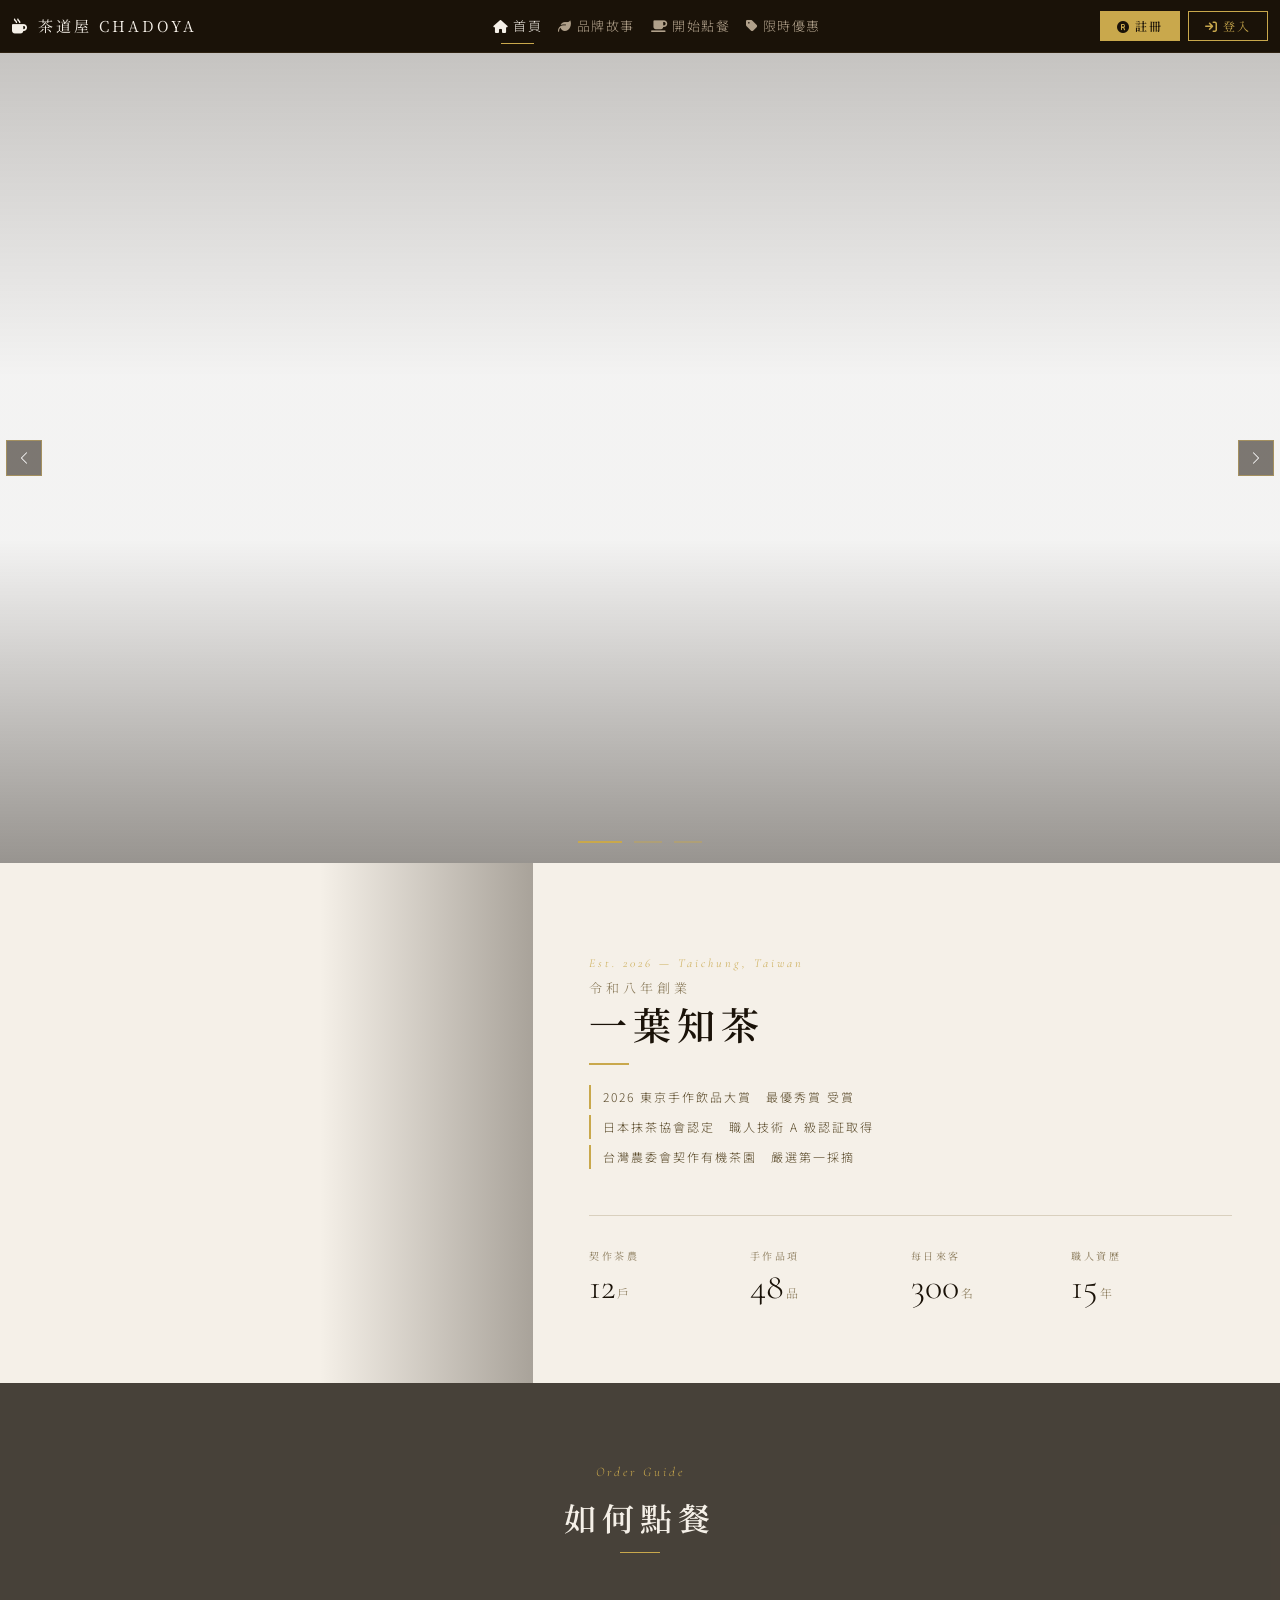
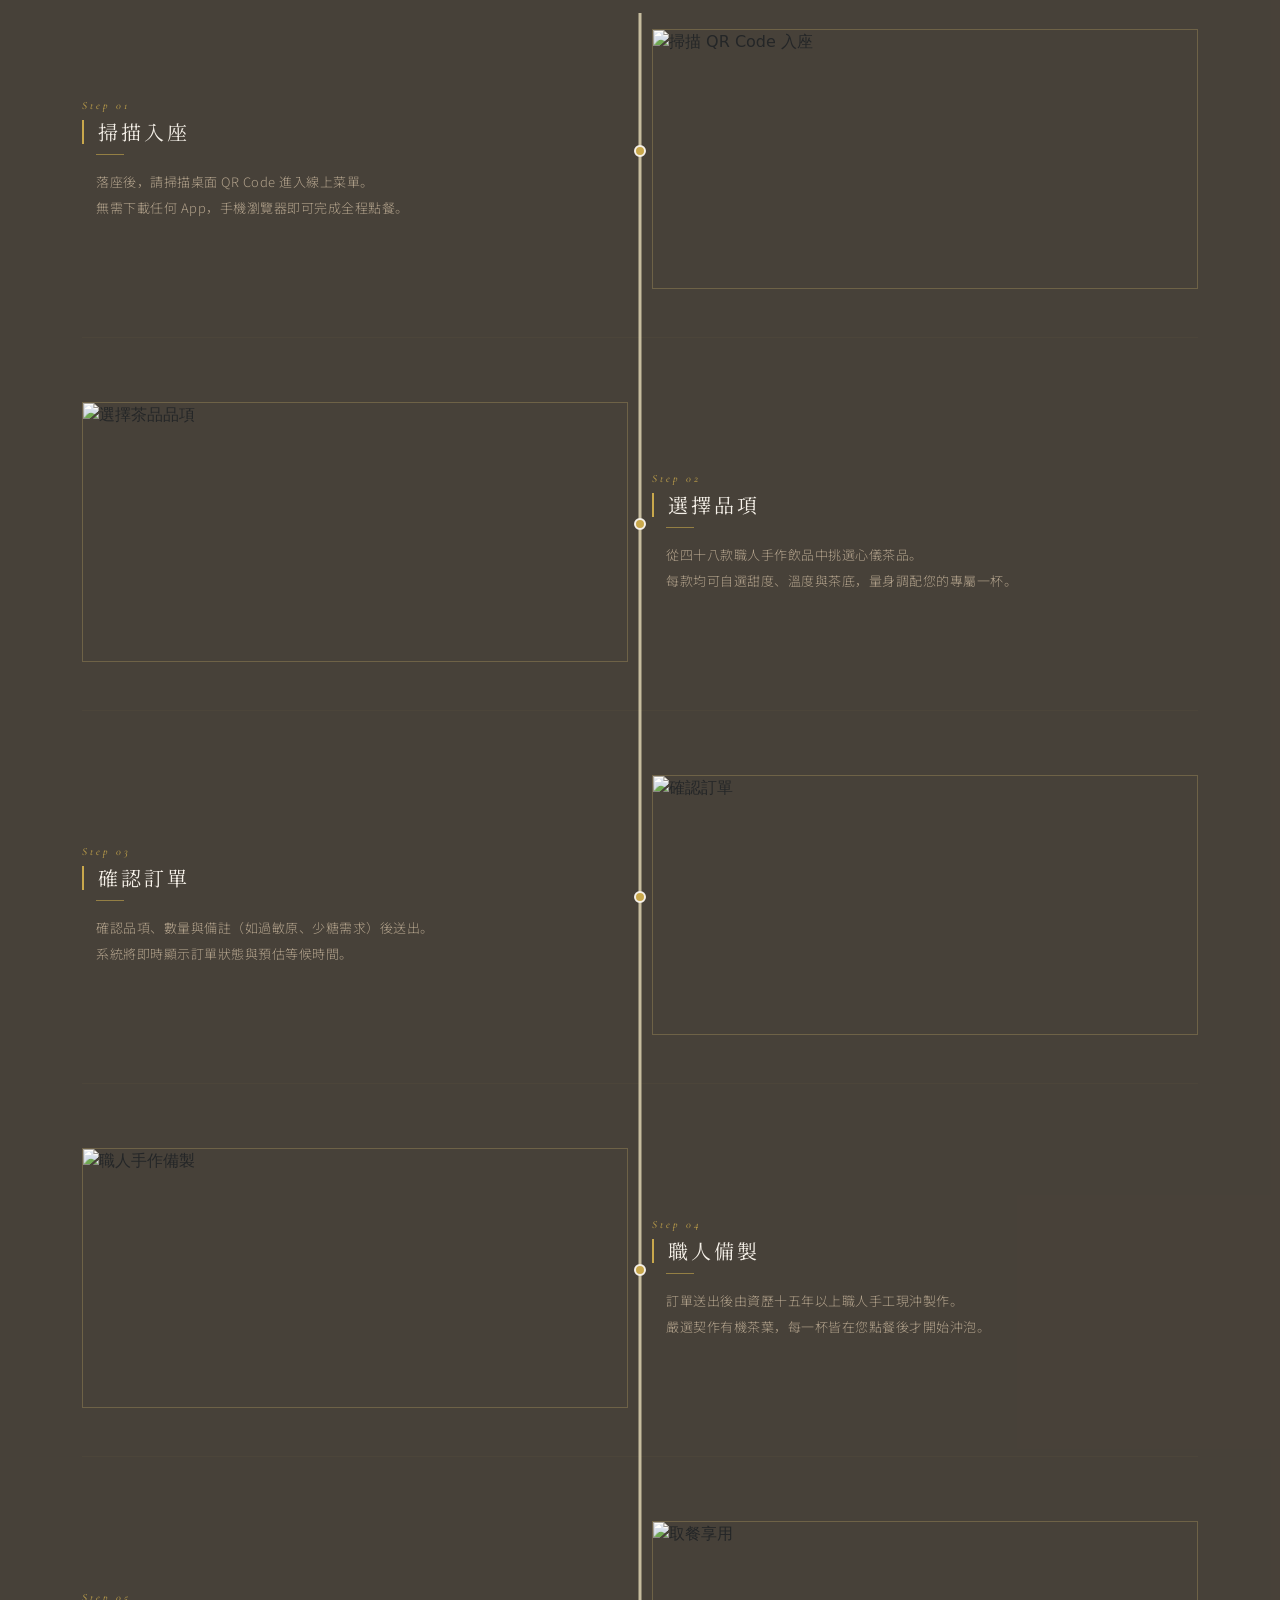
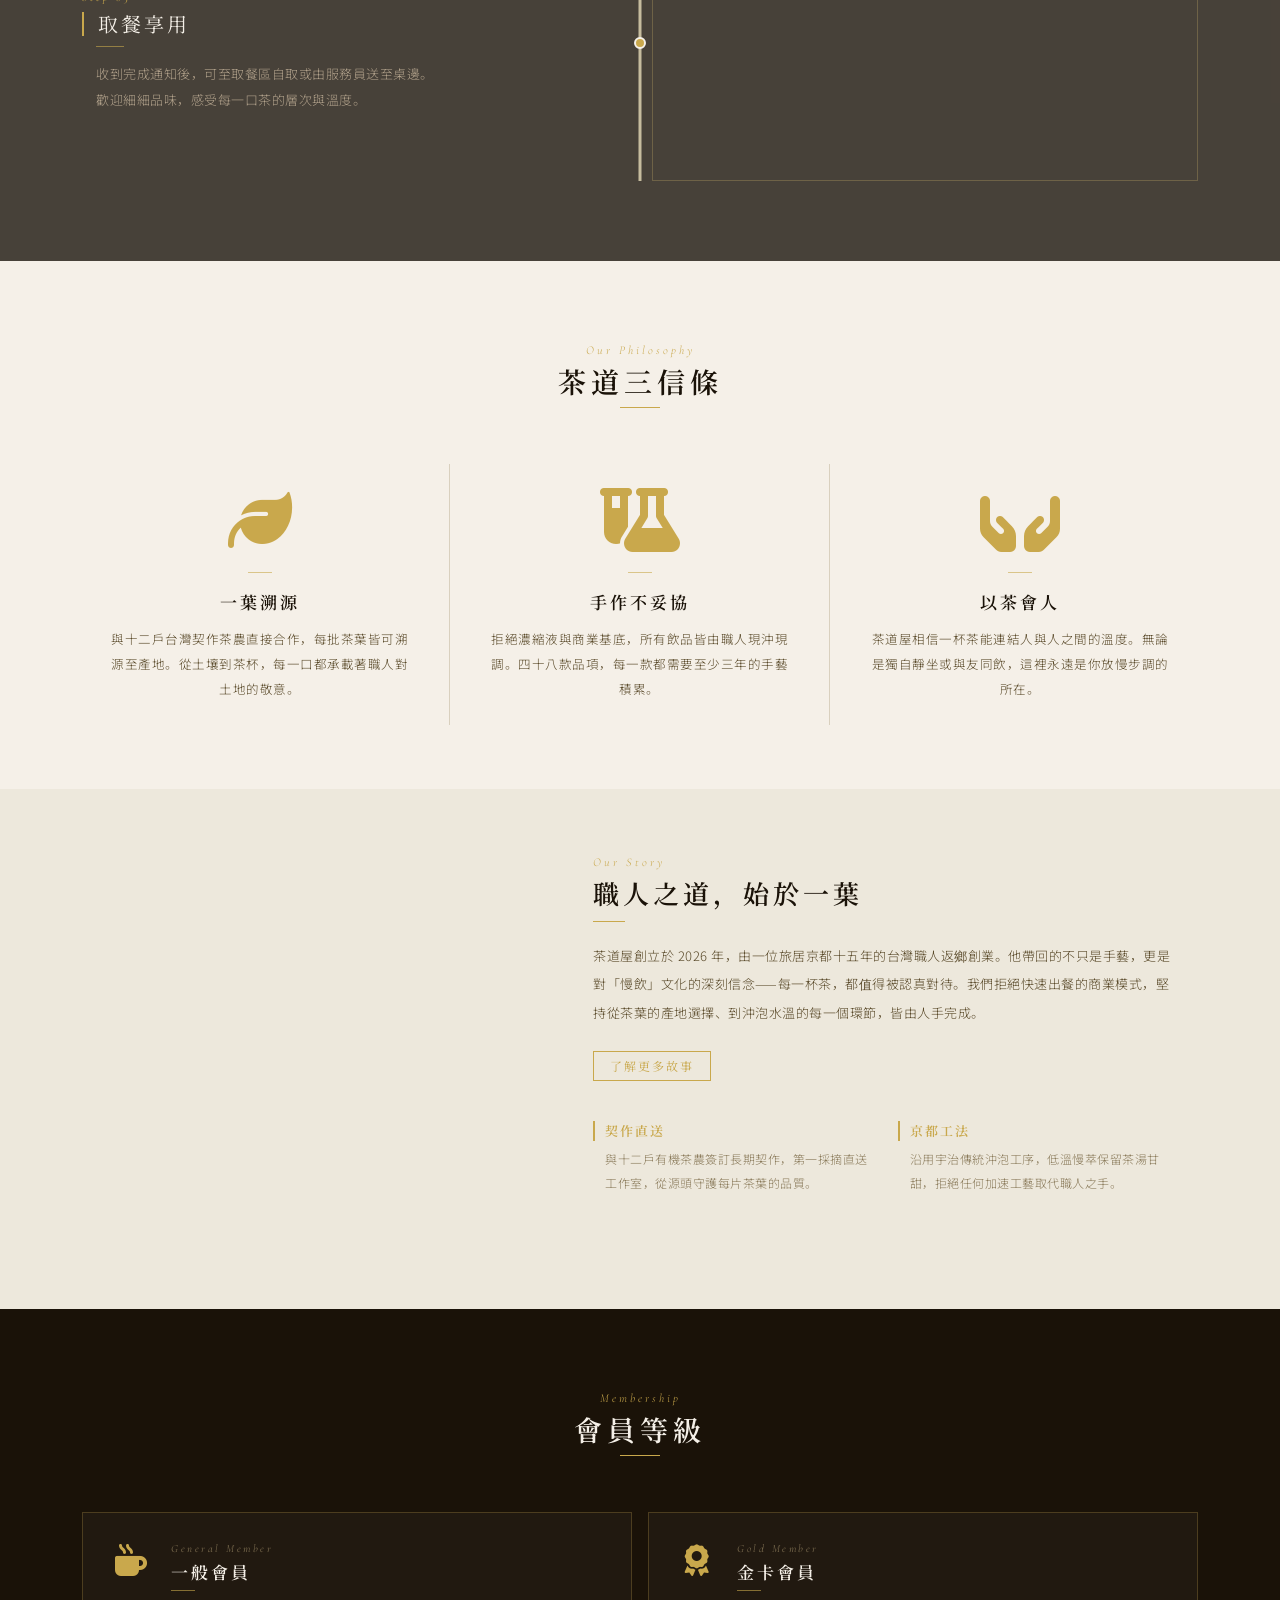
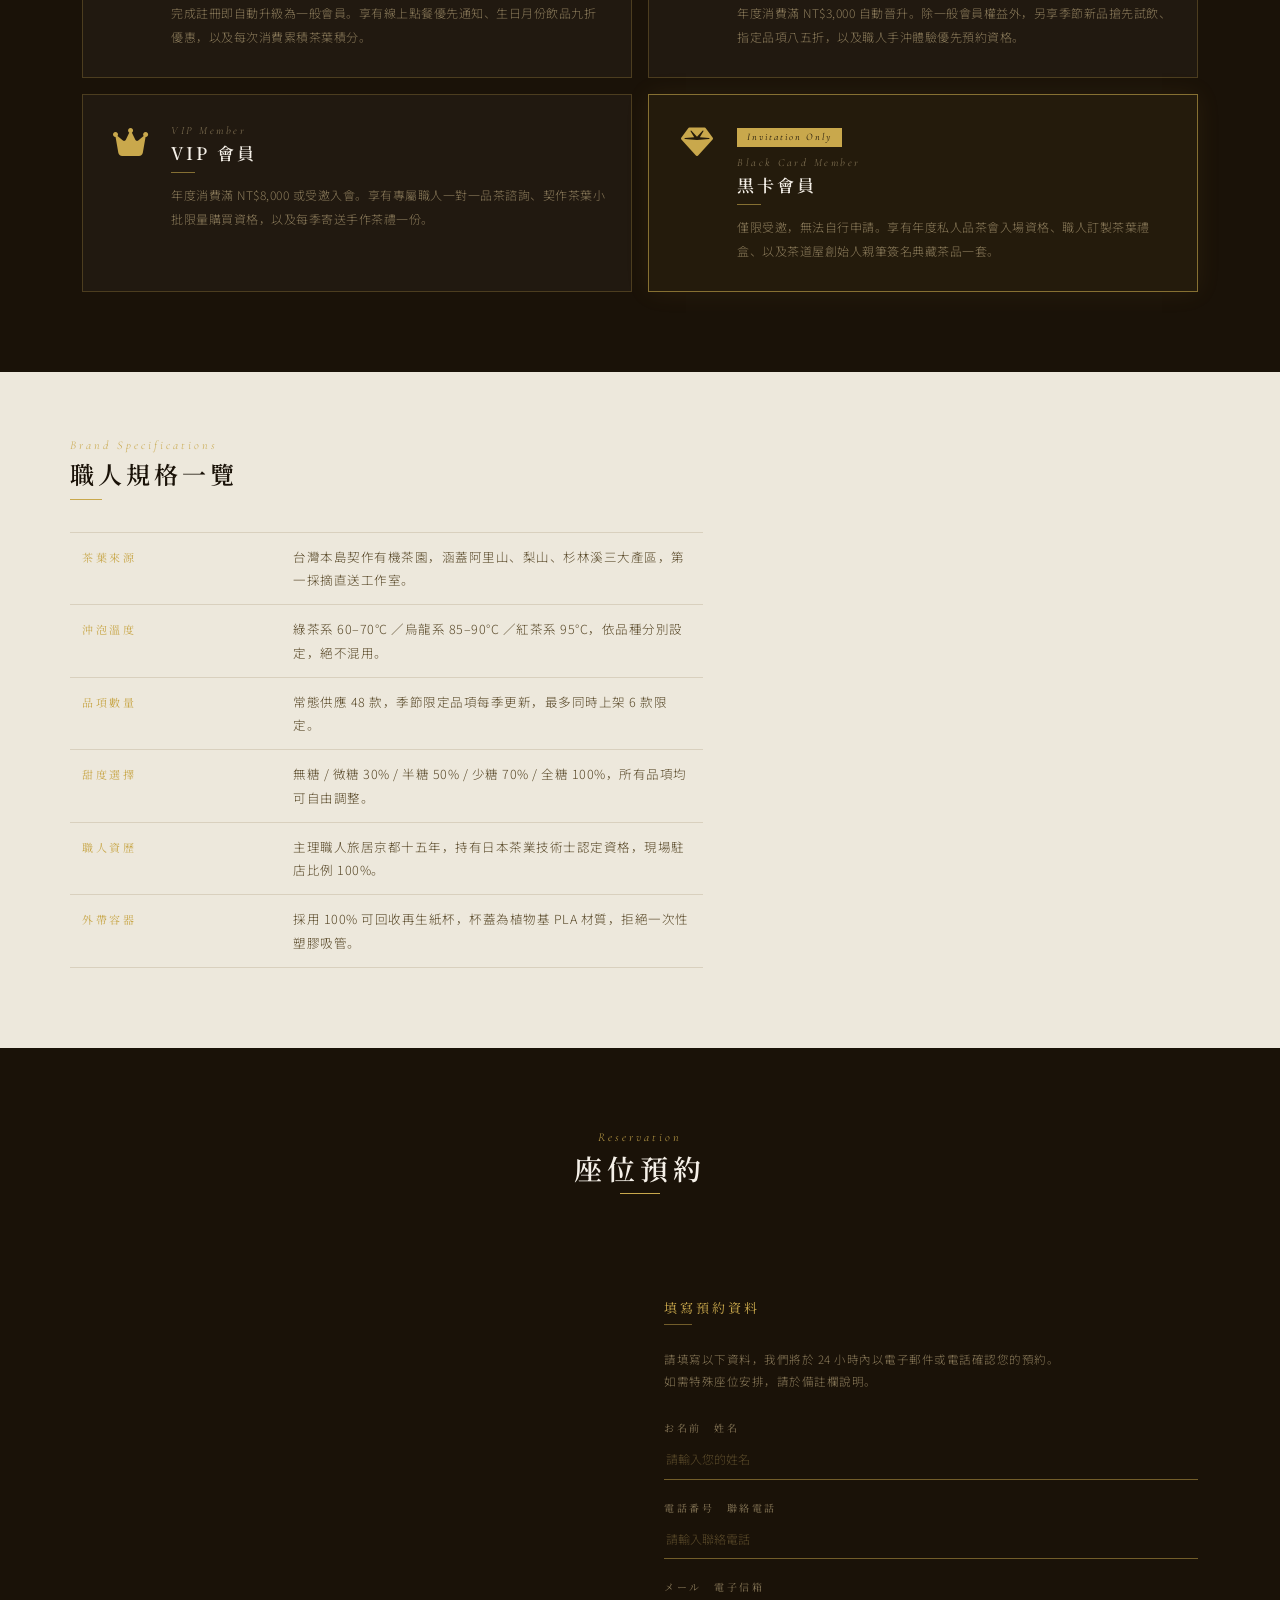
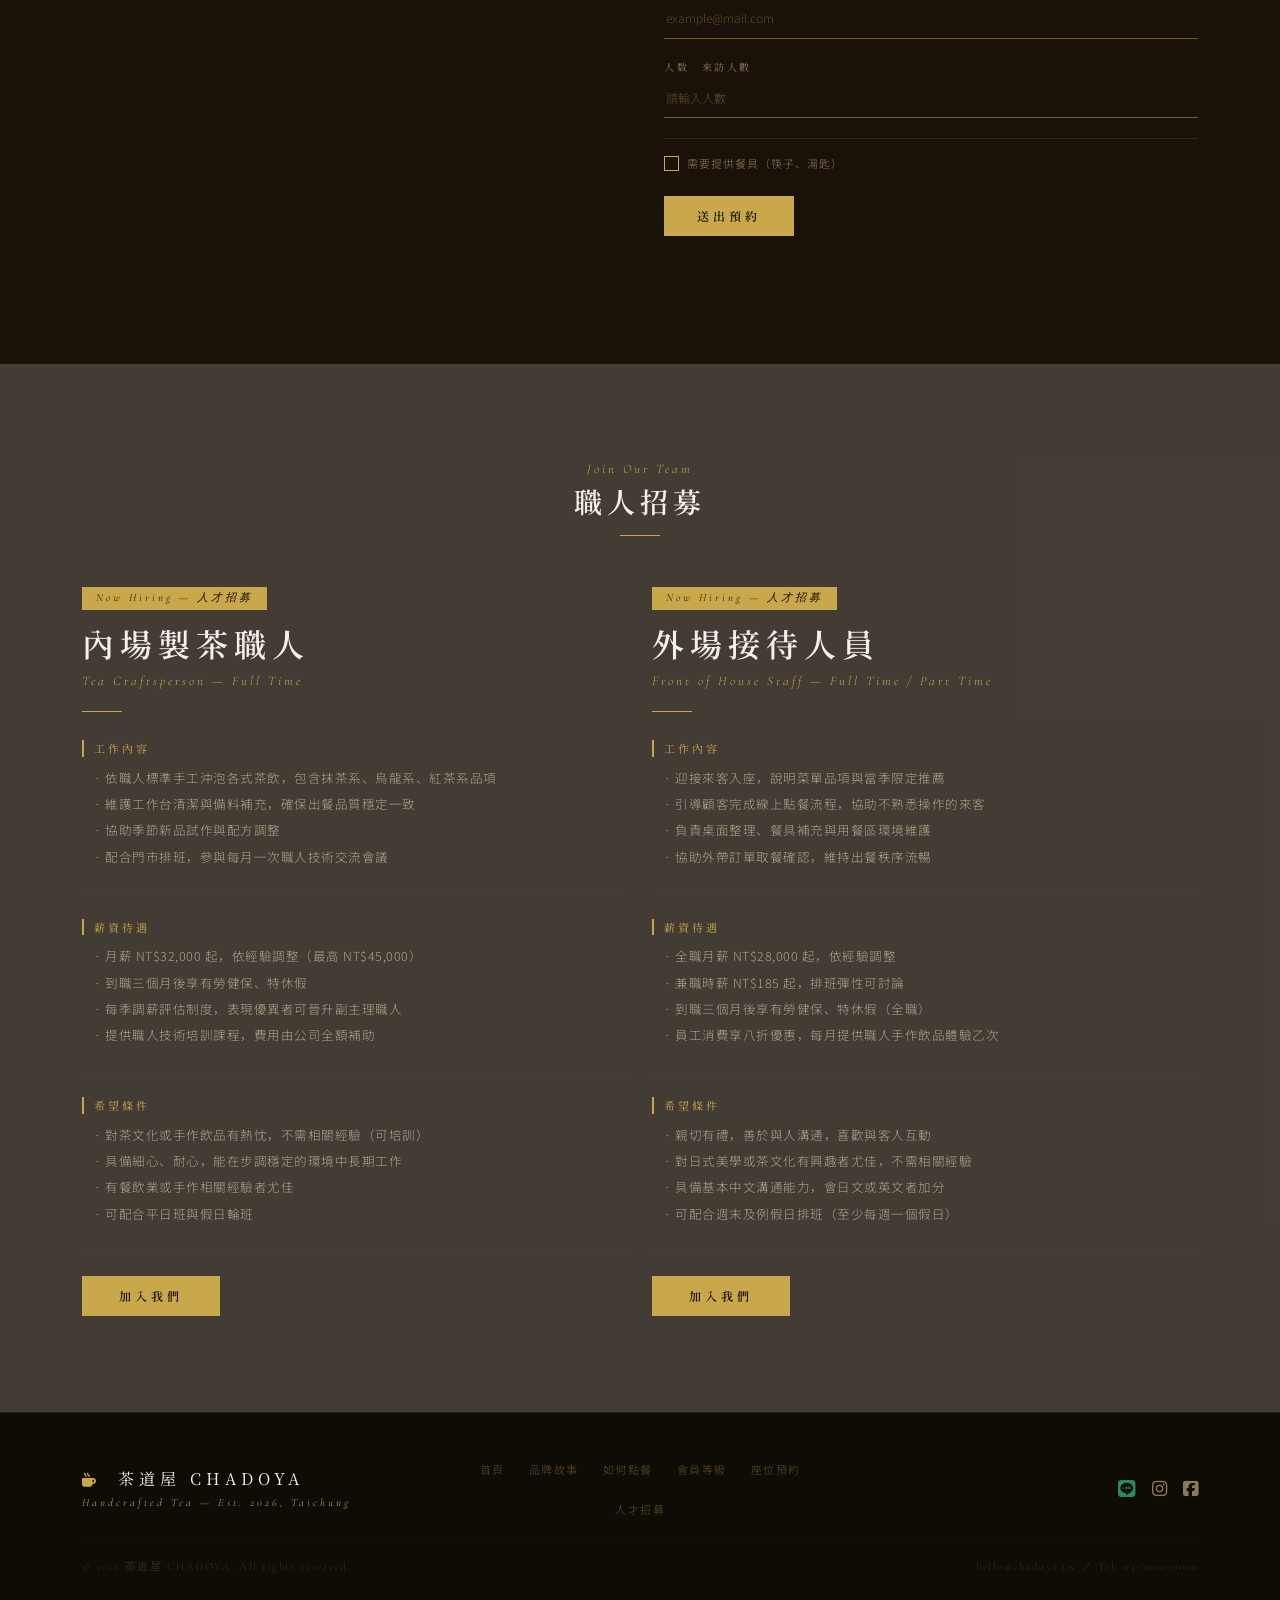
==== index.html @ 033bdac1 "s07" ====
<!DOCTYPE html>
<html lang="zh-TW">

<head>
    <meta charset="UTF-8">
    <meta name="viewport" content="width=device-width, initial-scale=1.0">
    <link rel="preconnect" href="https://fonts.gstatic.com" crossorigin>
    <link
        href="https://fonts.googleapis.com/css2?family=Noto+Serif+JP:wght@300;400;600&family=Noto+Sans+JP:wght@300;400;500&family=Cormorant+Garamond:ital,wght@0,300;0,400;1,300&display=swap"
        rel="stylesheet">
    <link href="https://cdn.jsdelivr.net/npm/bootstrap@5.3.3/dist/css/bootstrap.min.css" rel="stylesheet">
    <link rel="stylesheet" href="https://cdnjs.cloudflare.com/ajax/libs/font-awesome/6.5.1/css/all.min.css">
    <link rel="stylesheet" href="https://cdnjs.cloudflare.com/ajax/libs/animate.css/4.1.1/animate.min.css" />
    <title>茶道屋 CHADOYA — 日式手作飲品</title>

    <style>
        /* ===== 動畫全域設定（WOW.js + animate.css）===== */

        :root {
            --animate-duration: 0.9s;
            /* 統一節奏，比 animate.css 預設 1s 略快，收斂不拖沓 */
            --animate-delay: 0.15s;
        }

        /* fadeInLeft / fadeInRight 等位移類動畫，先擋掉可能產生的橫向捲軸 */
        html,
        body {
            overflow-x: hidden;
        }

        /* fallback：JS 若載入失敗，內容仍看得到（WOW 會用 inline style 蓋掉這行） */
        .wow {
            visibility: visible;
        }

        /* 尊重使用者的系統偏好，關閉動畫 */
        @media (prefers-reduced-motion: reduce) {

            .wow,
            .animate__animated {
                animation: none !important;
                visibility: visible !important;
            }
        }

        /* ===== registerModal 自訂風格 ===== */

        /* 背景遮罩加深，搭配深墨褐 */
        #rigisterModal .modal-dialog {
            max-width: 720px;
        }

        #rigisterModal .modal-content {
            border: 1px solid #c9a84c;
            border-radius: 2px;
            background: #f5f0e8;
            font-family: 'Noto Sans JP', sans-serif;
            color: #1a1208;
            overflow: hidden;
        }

        /* ── Header ── */
        #rigisterModal .modal-header {
            background: #1a1208;
            border-bottom: 2px solid #c9a84c;
            padding: 1rem 1.5rem;
            display: flex;
            align-items: center;
            gap: 12px;
        }

        .cha-stamp {
            width: 38px;
            height: 38px;
            border: 2px solid #c9a84c;
            border-radius: 2px;
            display: flex;
            align-items: center;
            justify-content: center;
            font-family: 'Noto Serif JP', serif;
            font-size: 10px;
            color: #c9a84c;
            letter-spacing: 0.5px;
            line-height: 1.3;
            text-align: center;
            flex-shrink: 0;
        }

        .cha-title-wrap {
            display: flex;
            flex-direction: column;
            gap: 2px;
        }

        .cha-title-jp {
            font-family: 'Noto Serif JP', serif;
            font-size: 17px;
            font-weight: 400;
            color: #f5f0e8;
            letter-spacing: 4px;
            margin: 0;
        }

        .cha-title-en {
            font-family: 'Cormorant Garamond', serif;
            font-style: italic;
            font-size: 11px;
            font-weight: 300;
            color: #c9a84c;
            letter-spacing: 2px;
        }

        #rigisterModal .btn-close {
            filter: invert(70%) sepia(20%) saturate(400%) hue-rotate(5deg);
            opacity: 0.6;
            margin-left: auto;
        }

        #rigisterModal .btn-close:hover {
            opacity: 1;
        }

        /* ── Body ── */
        #rigisterModal .modal-body {
            padding: 0;
            background: #f5f0e8;
        }

        #rigisterModal .modal-body .row {
            margin: 0;
        }

        /* 左欄：條款 */
        .cha-terms-col {
            padding: 1.4rem 1.25rem 1.4rem 1.5rem;
            background: #ede8dc;
            border-right: 1px solid #d9d0be;
        }

        .cha-section-label {
            font-family: 'Noto Serif JP', serif;
            font-size: 11px;
            font-weight: 400;
            color: #8a7a5a;
            letter-spacing: 3px;
            margin-bottom: 12px;
            display: flex;
            align-items: center;
            gap: 8px;
        }

        .cha-section-label::after {
            content: '';
            flex: 1;
            height: 1px;
            background: #c9a84c;
            opacity: 0.45;
        }

        .cha-terms-text {
            font-size: 11.5px;
            color: #5a4a2a;
            line-height: 1.9;
            font-weight: 300;
        }

        .cha-terms-text p {
            margin: 0 0 9px;
            padding-bottom: 9px;
            border-bottom: 1px solid #d9d0be;
        }

        .cha-terms-text p:last-child {
            border-bottom: none;
            margin-bottom: 0;
            padding-bottom: 0;
        }

        /* 右欄：表單 */
        .cha-form-col {
            padding: 1.4rem 1.5rem 1.4rem 1.25rem;
            background: #f5f0e8;
        }

        .cha-field {
            margin-bottom: 11px;
        }

        .cha-label {
            display: block;
            font-family: 'Noto Serif JP', serif;
            font-size: 10px;
            color: #8a7a5a;
            letter-spacing: 2.5px;
            margin-bottom: 4px;
        }

        .cha-input {
            width: 100%;
            padding: 7px 10px;
            background: #f5f0e8;
            border: none;
            border-bottom: 1px solid #c9a84c;
            border-radius: 0;
            font-size: 13px;
            color: #1a1208;
            font-family: 'Noto Sans JP', sans-serif;
            font-weight: 300;
            outline: none;
            transition: border-color 0.2s, background 0.2s;
            box-sizing: border-box;
        }

        .cha-input:focus {
            border-bottom-color: #1a1208;
            background: #ffffff;
        }

        .cha-input::placeholder {
            color: #bba98a;
            font-size: 12px;
        }

        /* Checkbox 行 */
        .cha-check-row {
            display: flex;
            align-items: center;
            gap: 8px;
            margin-top: 14px;
            padding-top: 12px;
            border-top: 1px solid #d9d0be;
        }

        .cha-check {
            width: 15px;
            height: 15px;
            border: 1px solid #c9a84c;
            background: #f5f0e8;
            appearance: none;
            -webkit-appearance: none;
            flex-shrink: 0;
            cursor: pointer;
            position: relative;
            border-radius: 0;
            margin: 0;
        }

        .cha-check:checked {
            background: #1a1208;
        }

        .cha-check:checked::after {
            content: '✓';
            position: absolute;
            top: -1px;
            left: 1px;
            font-size: 11px;
            color: #c9a84c;
        }

        .cha-check-label {
            font-size: 11px;
            color: #5a4a2a;
            letter-spacing: 1px;
            font-weight: 300;
            cursor: pointer;
            margin: 0;
        }

        /* ===== Navbar 自訂配色 ===== */

        .cha-navbar {
            background-color: #1a1208 !important;
            border-bottom: 1px solid #2e2212;
            font-family: 'Noto Sans JP', sans-serif;
            font-weight: 300;
        }

        .cha-navbar .navbar-brand {
            font-family: 'Noto Serif JP', serif;
            font-size: 15px;
            font-weight: 400;
            color: #f5f0e8 !important;
            letter-spacing: 3px;
        }

        .cha-navbar .navbar-brand:hover {
            color: #c9a84c !important;
        }

        .cha-navbar .nav-link {
            font-size: 13px;
            color: #b0a08a !important;
            letter-spacing: 1.5px;
            padding: 0.5rem 1rem;
            position: relative;
            transition: color 0.2s;
        }

        .cha-navbar .nav-link::after {
            content: '';
            position: absolute;
            bottom: 0;
            left: 1rem;
            right: 1rem;
            height: 1px;
            background: #c9a84c;
            transform: scaleX(0);
            transition: transform 0.2s;
        }

        .cha-navbar .nav-link:hover,
        .cha-navbar .nav-link.active {
            color: #f5f0e8 !important;
        }

        .cha-navbar .nav-link:hover::after,
        .cha-navbar .nav-link.active::after {
            transform: scaleX(1);
        }

        /* dropdown */
        .cha-navbar .dropdown-menu {
            background: #1a1208;
            border: 1px solid #2e2212;
            border-top: 2px solid #c9a84c;
            border-radius: 0;
            padding: 0.25rem 0;
        }

        .cha-navbar .dropdown-item {
            font-size: 12px;
            color: #b0a08a;
            letter-spacing: 1.5px;
            font-family: 'Noto Sans JP', sans-serif;
            font-weight: 300;
            padding: 0.5rem 1.25rem;
            transition: color 0.2s, background 0.2s;
        }

        .cha-navbar .dropdown-item:hover,
        .cha-navbar .dropdown-item.active,
        .cha-navbar .dropdown-item:active {
            background: #2e2212;
            color: #c9a84c;
        }

        /* toggler */
        .cha-navbar .navbar-toggler {
            border-color: #3a2e1a;
        }

        .cha-navbar .navbar-toggler-icon {
            background-image: url("data:image/svg+xml,%3csvg xmlns='http://www.w3.org/2000/svg' viewBox='0 0 30 30'%3e%3cpath stroke='%23c9a84c' stroke-linecap='round' stroke-miterlimit='10' stroke-width='2' d='M4 7h22M4 15h22M4 23h22'/%3e%3c/svg%3e");
        }

        /* 按鈕：註冊 */
        .cha-btn-register {
            background: #c9a84c;
            border: 1px solid #c9a84c;
            color: #1a1208;
            font-family: 'Noto Serif JP', serif;
            font-size: 12px;
            font-weight: 600;
            letter-spacing: 2px;
            padding: 5px 16px;
            border-radius: 0;
            cursor: pointer;
            transition: background 0.2s, border-color 0.2s;
        }

        .cha-btn-register:hover {
            background: #e8c060;
            border-color: #e8c060;
        }

        /* 按鈕：登入 */
        .cha-btn-login {
            background: none;
            border: 1px solid #c9a84c;
            color: #c9a84c;
            font-family: 'Noto Serif JP', serif;
            font-size: 12px;
            font-weight: 400;
            letter-spacing: 2px;
            padding: 5px 16px;
            border-radius: 0;
            cursor: pointer;
            transition: background 0.2s, color 0.2s;
        }

        .cha-btn-login:hover {
            background: #c9a84c;
            color: #1a1208;
        }

        /* ── Footer ── */
        #rigisterModal .modal-footer {
            background: #1a1208;
            border-top: 1px solid #2e2212;
            padding: 0.85rem 1.5rem;
            gap: 8px;
        }

        .cha-btn-cancel {
            background: none;
            border: 1px solid #3a2e1a;
            color: #8a7a5a;
            font-family: 'Noto Serif JP', serif;
            font-size: 12px;
            letter-spacing: 3px;
            padding: 6px 18px;
            border-radius: 0;
            cursor: pointer;
            transition: border-color 0.2s, color 0.2s;
        }

        .cha-btn-cancel:hover {
            border-color: #8a7a5a;
            color: #c9a84c;
        }

        .cha-btn-confirm {
            background: #c9a84c;
            border: 1px solid #c9a84c;
            color: #1a1208;
            font-family: 'Noto Serif JP', serif;
            font-size: 12px;
            font-weight: 600;
            letter-spacing: 3px;
            padding: 6px 22px;
            border-radius: 0;
            cursor: pointer;
            transition: background 0.2s;
        }

        .cha-btn-confirm:hover {
            background: #e8c060;
            border-color: #e8c060;
        }

        /* ===== loginModal 自訂風格 ===== */

        #loginModal .modal-dialog {
            max-width: 380px;
        }

        #loginModal .modal-content {
            border: 1px solid #c9a84c;
            border-radius: 2px;
            background: #f5f0e8;
            font-family: 'Noto Sans JP', sans-serif;
            color: #1a1208;
            overflow: hidden;
        }

        #loginModal .modal-header {
            background: #1a1208;
            border-bottom: 2px solid #c9a84c;
            padding: 1rem 1.5rem;
            display: flex;
            align-items: center;
            gap: 12px;
        }

        .cha-login-stamp {
            width: 38px;
            height: 38px;
            border: 2px solid #c9a84c;
            border-radius: 2px;
            display: flex;
            align-items: center;
            justify-content: center;
            font-family: 'Noto Serif JP', serif;
            font-size: 10px;
            color: #c9a84c;
            letter-spacing: 0.5px;
            line-height: 1.3;
            text-align: center;
            flex-shrink: 0;
        }

        #loginModal .modal-body {
            padding: 1.5rem 1.5rem 0.5rem;
            background: #f5f0e8;
        }

        #loginModal .modal-footer {
            background: #1a1208;
            border-top: 1px solid #2e2212;
            padding: 0.85rem 1.5rem;
            gap: 8px;
        }

        /* ===== Carousel 配色 ===== */

        .cha-carousel {
            position: relative;
        }

        /* 每張圖片疊暖褐漸層，統一色溫 */
        .cha-carousel .carousel-item::after {
            content: '';
            position: absolute;
            inset: 0;
            background: linear-gradient(to bottom,
                    rgba(26, 18, 8, 0.25) 0%,
                    rgba(26, 18, 8, 0.05) 40%,
                    rgba(26, 18, 8, 0.05) 60%,
                    rgba(26, 18, 8, 0.45) 100%);
            pointer-events: none;
        }

        /* indicators：金色細線，active 時加寬 */
        .cha-carousel .carousel-indicators {
            margin-bottom: 1.25rem;
            gap: 6px;
        }

        .cha-carousel .carousel-indicators [data-bs-target] {
            width: 28px;
            height: 2px;
            border-radius: 0;
            background-color: rgba(201, 168, 76, 0.4);
            border: none;
            transition: background-color 0.3s, width 0.3s;
            opacity: 1;
        }

        .cha-carousel .carousel-indicators .active {
            background-color: #c9a84c;
            width: 44px;
        }

        /* 控制箭頭：墨褐底框 + 金框線 */
        .cha-carousel .carousel-control-prev,
        .cha-carousel .carousel-control-next {
            width: 48px;
            opacity: 1;
        }

        .cha-carousel .carousel-control-prev-icon,
        .cha-carousel .carousel-control-next-icon {
            width: 36px;
            height: 36px;
            background-color: rgba(26, 18, 8, 0.55);
            border: 1px solid rgba(201, 168, 76, 0.5);
            border-radius: 0;
            background-size: 14px;
            transition: background-color 0.2s, border-color 0.2s;
        }

        .cha-carousel .carousel-control-prev:hover .carousel-control-prev-icon,
        .cha-carousel .carousel-control-next:hover .carousel-control-next-icon {
            background-color: rgba(26, 18, 8, 0.85);
            border-color: #c9a84c;
        }

        /* 圖片固定高度裁切，加微飽和度壓制 */
        .cha-carousel .carousel-item img {
            height: 520px;
            object-fit: cover;
            object-position: center;
            filter: saturate(0.85) sepia(0.1);
        }

        /* ===== Section 4 | 品牌數據 ===== */

        #s04 {
            background: #f5f0e8;
            overflow: hidden;
        }

        /* ── s04 數字 class 補齊（讓 counterUp 樣式生效） ── */
        .s04-stat-number01,
        .s04-stat-number02,
        .s04-stat-number03,
        .s04-stat-number04 {
            font-family: 'Cormorant Garamond', serif;
            font-size: 36px;
            font-weight: 300;
            color: #1a1208;
            line-height: 1;
            margin-bottom: 2px;
        }

        .s04-stat-number01 span,
        .s04-stat-number02 span,
        .s04-stat-number03 span,
        .s04-stat-number04 span {
            font-family: 'Noto Serif JP', serif;
            font-size: 12px;
            font-weight: 300;
            color: #8a7a5a;
            letter-spacing: 1px;
            margin-left: 2px;
        }

        /* 左欄圖片 */
        #s04 .s04-img-col {
            min-height: 520px;
            background-image: url(https://images.pexels.com/photos/5946646/pexels-photo-5946646.jpeg);
            background-position: center;
            background-size: cover;
            position: relative;
        }

        /* 左欄圖片上的暖褐漸層（跟 carousel 統一） */
        #s04 .s04-img-col::after {
            content: '';
            position: absolute;
            inset: 0;
            background: linear-gradient(to right,
                    rgba(26, 18, 8, 0.0) 60%,
                    rgba(26, 18, 8, 0.35) 100%);
            pointer-events: none;
        }

        /* 右欄文字區 */
        #s04 .s04-text-col {
            padding: 4rem 3rem 3rem 3.5rem;
            display: flex;
            flex-direction: column;
            justify-content: center;
        }

        /* 小標籤 */
        #s04 .s04-eyebrow {
            font-family: 'Cormorant Garamond', serif;
            font-style: italic;
            font-size: 12px;
            font-weight: 300;
            color: #c9a84c;
            letter-spacing: 3px;
            margin-bottom: 6px;
        }

        /* 主標題 */
        #s04 .s04-year {
            font-family: 'Noto Serif JP', serif;
            font-size: 13px;
            font-weight: 300;
            color: #8a7a5a;
            letter-spacing: 4px;
            margin-bottom: 4px;
        }

        #s04 .s04-headline {
            font-family: 'Noto Serif JP', serif;
            font-size: 38px;
            font-weight: 600;
            color: #1a1208;
            letter-spacing: 6px;
            line-height: 1.2;
            margin: 0 0 16px;
        }

        /* 分隔線 */
        #s04 .s04-divider {
            width: 40px;
            height: 2px;
            background: #c9a84c;
            margin-bottom: 20px;
        }

        /* 副文案 */
        #s04 .s04-award {
            font-family: 'Noto Sans JP', sans-serif;
            font-size: 12px;
            font-weight: 300;
            color: #5a4a2a;
            letter-spacing: 2px;
            line-height: 2;
            margin: 0 0 6px;
            padding-left: 12px;
            border-left: 2px solid #c9a84c;
        }

        /* 數字區塊列 */
        #s04 .s04-stats-row {
            border-top: 1px solid #d9d0be;
            padding-top: 2rem;
            margin-top: 2.5rem;
        }

        #s04 .s04-stat {
            padding: 0 1rem 0 0;
        }

        #s04 .s04-stat-label {
            font-family: 'Noto Serif JP', serif;
            font-size: 10px;
            font-weight: 400;
            color: #8a7a5a;
            letter-spacing: 2.5px;
            margin-bottom: 6px;
        }

        #s04 .s04-stat-number {
            font-family: 'Cormorant Garamond', serif;
            font-size: 36px;
            font-weight: 300;
            color: #1a1208;
            line-height: 1;
            margin-bottom: 2px;
        }

        #s04 .s04-stat-number span {
            font-family: 'Noto Serif JP', serif;
            font-size: 12px;
            font-weight: 300;
            color: #8a7a5a;
            letter-spacing: 1px;
            margin-left: 2px;
        }

        /* ── s05 區塊標題 ── */
        .s05-main-title {
            font-family: 'Noto Serif JP', serif;
            font-size: 32px;
            font-weight: 600;
            color: #f5f0e8;
            letter-spacing: 6px;
            margin-bottom: 4px;
        }

        .s05-main-title-en {
            font-family: 'Cormorant Garamond', serif;
            font-style: italic;
            font-size: 13px;
            font-weight: 300;
            color: #c9a84c;
            letter-spacing: 3px;
        }

        .s05-main-divider {
            width: 40px;
            height: 1px;
            background: #c9a84c;
            margin: 16px auto 60px;
        }

        /* ── 單一步驟 ── */
        .s05-step-label {
            font-family: 'Cormorant Garamond', serif;
            font-style: italic;
            font-size: 11px;
            color: #c9a84c;
            letter-spacing: 3px;
            margin-bottom: 6px;
        }

        .s05-step-title {
            font-family: 'Noto Serif JP', serif;
            font-size: 20px;
            font-weight: 400;
            color: #f5f0e8;
            letter-spacing: 3px;
            margin: 0 0 10px;
            padding-left: 14px;
            border-left: 2px solid #c9a84c;
        }

        .s05-divider {
            width: 28px;
            height: 1px;
            background: #c9a84c;
            margin: 0 0 14px 14px;
            opacity: 0.6;
        }

        .s05-step-text {
            font-family: 'Noto Sans JP', sans-serif;
            font-size: 13px;
            font-weight: 300;
            color: #b0a08a;
            line-height: 2;
            letter-spacing: 0.5px;
            padding-left: 14px;
            margin: 0;
        }

        /* ── 圖片 ── */
        .s05-img {
            width: 100%;
            height: 260px;
            object-fit: cover;
            display: block;
            filter: saturate(0.8) sepia(0.15);
            border: 1px solid rgba(201, 168, 76, 0.3);
        }

        /* ── 步驟分隔線 ── */
        .s05-row-divider {
            border: none;
            border-top: 1px solid rgba(201, 168, 76, 0.15);
            margin: 3rem 0;
        }

        /* 深褐遮罩，壓住木紋讓文字清晰 */
        #s05::before {
            content: '';
            position: absolute;
            inset: 0;
            background: rgba(26, 18, 8, 0.80);
            pointer-events: none;
            z-index: 0;
        }

        #s05 .container {
            position: relative;
            z-index: 1;
        }

        .s05-timeline-section {
            position: relative;
        }

        .s05-timeline-section::before {
            position: absolute;
            content: "";
            top: 0;
            bottom: 0;
            width: 3px;
            background-color: rgba(219, 208, 175, 0.87);
            left: 50%;
            transform: translateX(-50%);
            z-index: 1;
        }

        .s05-timeline-pointer {
            position: relative;
        }

        .s05-timeline-pointer::before {
            position: absolute;
            content: "";
            width: 12px;
            height: 12px;
            top: 50%;
            transform: translate(-50%, -50%);
            border-radius: 50%;
            background-color: #c9a84c;
            border: 2px solid #f5f0e8;
            left: 50%;
            z-index: 2;
        }

        /* ── s06 區塊標題 ── */
        #s06 .s06-eyebrow {
            font-family: 'Cormorant Garamond', serif;
            font-style: italic;
            font-size: 12px;
            font-weight: 300;
            color: #c9a84c;
            letter-spacing: 3px;
            margin-bottom: 6px;
        }

        #s06 .s06-main-title {
            font-family: 'Noto Serif JP', serif;
            font-size: 28px;
            font-weight: 600;
            color: #1a1208;
            letter-spacing: 5px;
            margin-bottom: 8px;
        }

        #s06 .s06-main-divider {
            width: 40px;
            height: 1px;
            background: #c9a84c;
            margin: 0 auto 3.5rem;
        }

        /* ── 單欄 ── */
        #s06 .s06-col {
            padding: 1.5rem 2.5rem;
            border-right: 1px solid #d9d0be;
        }

        #s06 .s06-col:last-child {
            border-right: none;
        }

        #s06 .s06-icon {
            color: #c9a84c;
            margin-bottom: 1.25rem;
        }

        #s06 .s06-icon-divider {
            width: 24px;
            height: 1px;
            background: #c9a84c;
            margin: 0 auto 1rem;
            opacity: 0.6;
        }

        #s06 .s06-card-title {
            font-family: 'Noto Serif JP', serif;
            font-size: 17px;
            font-weight: 600;
            color: #1a1208;
            letter-spacing: 3px;
            margin-bottom: 12px;
        }

        #s06 .s06-card-text {
            font-family: 'Noto Sans JP', sans-serif;
            font-size: 12.5px;
            font-weight: 300;
            color: #5a4a2a;
            line-height: 2;
            letter-spacing: 0.5px;
            margin: 0;
        }

        /* ── s07 左欄圖片遮罩 ── */
        #s07 .s07-img-col::after {
            content: '';
            position: absolute;
            inset: 0;
            background: linear-gradient(to right,
                    rgba(237, 232, 220, 0.0) 55%,
                    rgba(237, 232, 220, 0.9) 100%);
            pointer-events: none;
        }

        /* ── s07 右欄文字 ── */
        #s07 .s07-eyebrow {
            font-family: 'Cormorant Garamond', serif;
            font-style: italic;
            font-size: 12px;
            font-weight: 300;
            color: #c9a84c;
            letter-spacing: 3px;
            margin-bottom: 6px;
        }

        #s07 .s07-headline {
            font-family: 'Noto Serif JP', serif;
            font-size: 26px;
            font-weight: 600;
            color: #1a1208;
            letter-spacing: 4px;
            margin: 0 0 12px;
        }

        #s07 .s07-divider {
            width: 32px;
            height: 1px;
            background: #c9a84c;
            margin-bottom: 20px;
        }

        #s07 .s07-body {
            font-family: 'Noto Sans JP', sans-serif;
            font-size: 13px;
            font-weight: 300;
            color: #5a4a2a;
            line-height: 2.2;
            letter-spacing: 0.5px;
            margin-bottom: 1.5rem;
        }

        #s07 .s07-sub-title {
            font-family: 'Noto Serif JP', serif;
            font-size: 13px;
            font-weight: 600;
            color: #c9a84c;
            letter-spacing: 2px;
            margin-bottom: 6px;
            padding-left: 10px;
            border-left: 2px solid #c9a84c;
        }

        #s07 .s07-sub-text {
            font-family: 'Noto Sans JP', sans-serif;
            font-size: 12px;
            font-weight: 300;
            color: #8a7a5a;
            line-height: 2;
            letter-spacing: 0.5px;
            padding-left: 12px;
        }

        #s07 .s07-text-col {
            padding: 4rem 2rem 4rem 3rem;
        }

        /* ── s08 區塊標題 ── */
        #s08 .s08-eyebrow {
            font-family: 'Cormorant Garamond', serif;
            font-style: italic;
            font-size: 12px;
            font-weight: 300;
            color: #c9a84c;
            letter-spacing: 3px;
            margin-bottom: 6px;
        }

        #s08 .s08-main-title {
            font-family: 'Noto Serif JP', serif;
            font-size: 28px;
            font-weight: 600;
            color: #f5f0e8;
            letter-spacing: 5px;
            margin-bottom: 8px;
        }

        #s08 .s08-main-divider {
            width: 40px;
            height: 1px;
            background: #c9a84c;
            margin: 0 auto 3.5rem;
        }

        #s08 .s08-card {
            background: rgba(255, 255, 255, 0.03);
            border: 1px solid rgba(201, 168, 76, 0.25);
            padding: 1.75rem 1.5rem;
            transition: transform 0.25s, border-color 0.25s;
            height: 100%;
        }

        #s08 .s08-card:hover {
            transform: translateY(-4px);
            border-color: #c9a84c;
        }

        /* 黑卡專屬：金色邊框加強 + 底部暖光 */
        #s08 .s08-card-elite {
            background: rgba(201, 168, 76, 0.06);
            border: 1px solid rgba(201, 168, 76, 0.6);
            box-shadow: 0 0 24px rgba(201, 168, 76, 0.08);
        }

        #s08 .s08-card-elite:hover {
            border-color: #e8c060;
            box-shadow: 0 0 32px rgba(201, 168, 76, 0.15);
        }

        #s08 .s08-icon-wrap {
            width: 48px;
            flex-shrink: 0;
            display: flex;
            align-items: flex-start;
            justify-content: center;
            padding-top: 3px;
        }

        #s08 .s08-icon {
            color: #c9a84c;
        }

        #s08 .s08-member-label {
            font-family: 'Cormorant Garamond', serif;
            font-style: italic;
            font-size: 11px;
            font-weight: 300;
            color: #8a7a5a;
            letter-spacing: 2.5px;
            margin-bottom: 4px;
        }

        #s08 .s08-member-title {
            font-family: 'Noto Serif JP', serif;
            font-size: 17px;
            font-weight: 600;
            color: #f5f0e8;
            letter-spacing: 3px;
            margin: 0 0 8px;
        }

        #s08 .s08-divider {
            width: 24px;
            height: 1px;
            background: #c9a84c;
            margin-bottom: 10px;
            opacity: 0.6;
        }

        #s08 .s08-member-text {
            font-family: 'Noto Sans JP', sans-serif;
            font-size: 12px;
            font-weight: 300;
            color: #8a7a5a;
            line-height: 2;
            letter-spacing: 0.5px;
            margin: 0;
        }

        /* 黑卡專屬：badge */
        #s08 .s08-elite-badge {
            display: inline-block;
            font-family: 'Cormorant Garamond', serif;
            font-style: italic;
            font-size: 10px;
            color: #1a1208;
            background: #c9a84c;
            letter-spacing: 2px;
            padding: 2px 10px;
            margin-bottom: 8px;
        }

        /* ── s09 圖片遮罩（從右往左，融入米白背景） ── */
        #s09 .s09-img-col {
            position: absolute;
            top: 0;
            bottom: 0;
            right: 0;
            left: auto;
            background-image: url('https://images.pexels.com/photos/18732605/pexels-photo-18732605.jpeg');
            background-size: cover;
            background-position: center center;
        }

        #s09 .s09-img-col::after {
            content: '';
            position: absolute;
            inset: 0;
            background: linear-gradient(to left,
                    rgba(237, 232, 220, 0.0) 55%,
                    rgba(237, 232, 220, 0.92) 100%);
            pointer-events: none;
        }

        /* ── s09 文字欄 ── */
        #s09 .s09-text {
            padding: 4rem 2rem 4rem 0;
        }

        #s09 .s09-eyebrow {
            font-family: 'Cormorant Garamond', serif;
            font-style: italic;
            font-size: 12px;
            font-weight: 300;
            color: #c9a84c;
            letter-spacing: 3px;
            margin-bottom: 6px;
        }

        #s09 .s09-headline {
            font-family: 'Noto Serif JP', serif;
            font-size: 24px;
            font-weight: 600;
            color: #1a1208;
            letter-spacing: 4px;
            margin: 0 0 10px;
        }

        #s09 .s09-divider {
            width: 32px;
            height: 1px;
            background: #c9a84c;
            margin-bottom: 2rem;
        }

        /* ── dl 規格表 ── */
        #s09 .s09-dl {
            border-top: 1px solid #d9d0be;
        }

        #s09 .s09-dl .row {
            border-bottom: 1px solid #d9d0be;
            padding: 0.75rem 0;
            margin: 0;
            align-items: baseline;
        }

        #s09 .s09-dt {
            font-family: 'Noto Serif JP', serif;
            font-size: 11px;
            font-weight: 400;
            color: #c9a84c;
            letter-spacing: 2.5px;
        }

        #s09 .s09-dd {
            font-family: 'Noto Sans JP', sans-serif;
            font-size: 12.5px;
            font-weight: 300;
            color: #5a4a2a;
            line-height: 1.9;
            letter-spacing: 0.5px;
            margin: 0;
        }

        /* ── s10 區塊標題 ── */
        #s10 .s10-eyebrow {
            font-family: 'Cormorant Garamond', serif;
            font-style: italic;
            font-size: 12px;
            font-weight: 300;
            color: #c9a84c;
            letter-spacing: 3px;
            margin-bottom: 6px;
        }

        #s10 .s10-main-title {
            font-family: 'Noto Serif JP', serif;
            font-size: 28px;
            font-weight: 600;
            color: #f5f0e8;
            letter-spacing: 5px;
            margin-bottom: 8px;
        }

        #s10 .s10-main-divider {
            width: 40px;
            height: 1px;
            background: #c9a84c;
            margin: 0 auto 3.5rem;
        }

        /* ── 地圖 ── */
        #s10 .s10-map {
            border: 1px solid rgba(201, 168, 76, 0.3);
            display: block;
            filter: sepia(0.3) saturate(0.6) brightness(0.85);
        }

        /* ── 右欄小標 ── */
        #s10 .s10-form-label {
            font-family: 'Noto Serif JP', serif;
            font-size: 13px;
            font-weight: 400;
            color: #c9a84c;
            letter-spacing: 3px;
            margin-bottom: 6px;
        }

        #s10 .s10-form-divider {
            width: 28px;
            height: 1px;
            background: #c9a84c;
            opacity: 0.5;
            margin-bottom: 1.5rem;
        }

        #s10 .s10-form-note {
            font-family: 'Noto Sans JP', sans-serif;
            font-size: 11.5px;
            font-weight: 300;
            color: #8a7a5a;
            letter-spacing: 0.5px;
            line-height: 1.9;
            margin-bottom: 1.75rem;
        }

        /* ── input 覆寫 ── */
        #s10 .cha-input {
            background: transparent;
            border: none;
            border-bottom: 1px solid rgba(201, 168, 76, 0.5);
            border-radius: 0;
            color: #f5f0e8;
            font-family: 'Noto Sans JP', sans-serif;
            font-size: 13px;
            font-weight: 300;
            padding: 10px 2px;
            width: 100%;
            outline: none;
            transition: border-color 0.2s;
            box-sizing: border-box;
        }

        #s10 .cha-input:focus {
            border-bottom-color: #c9a84c;
            background: transparent;
            box-shadow: none;
        }

        #s10 .cha-input::placeholder {
            color: #5a4a2a;
            font-size: 12px;
        }

        /* ── field wrapper ── */
        #s10 .s10-field {
            margin-bottom: 1.25rem;
        }

        #s10 .s10-field-label {
            font-family: 'Noto Serif JP', serif;
            font-size: 10px;
            color: #8a7a5a;
            letter-spacing: 2.5px;
            display: block;
            margin-bottom: 4px;
        }

        /* ── checkbox ── */
        #s10 .s10-check-row {
            display: flex;
            align-items: center;
            gap: 8px;
            margin-top: 1rem;
            padding-top: 1rem;
            border-top: 1px solid rgba(201, 168, 76, 0.15);
            margin-bottom: 1.5rem;
        }

        #s10 .cha-check {
            width: 15px;
            height: 15px;
            border: 1px solid #c9a84c;
            background: transparent;
            appearance: none;
            -webkit-appearance: none;
            flex-shrink: 0;
            cursor: pointer;
            position: relative;
            border-radius: 0;
            margin: 0;
        }

        #s10 .cha-check:checked {
            background: #c9a84c;
        }

        #s10 .cha-check:checked::after {
            content: '✓';
            position: absolute;
            top: -1px;
            left: 1px;
            font-size: 11px;
            color: #1a1208;
        }

        #s10 .cha-check-label {
            font-size: 11px;
            color: #8a7a5a;
            letter-spacing: 1px;
            font-weight: 300;
            font-family: 'Noto Sans JP', sans-serif;
            margin: 0;
        }

        /* ── 深褐遮罩 ── */
        #s11::before {
            content: '';
            position: absolute;
            inset: 0;
            background: rgba(26, 18, 8, 0.82);
            pointer-events: none;
            z-index: 0;
        }

        #s11 .container {
            position: relative;
            z-index: 1;
        }

        /* ── badge ── */
        #s11 .s11-badge {
            display: inline-block;
            font-family: 'Cormorant Garamond', serif;
            font-style: italic;
            font-size: 11px;
            font-weight: 300;
            color: #1a1208;
            background: #c9a84c;
            letter-spacing: 3px;
            padding: 3px 14px;
            margin-bottom: 14px;
        }

        /* ── 主標題 ── */
        #s11 .s11-headline {
            font-family: 'Noto Serif JP', serif;
            font-size: 32px;
            font-weight: 600;
            color: #f5f0e8;
            letter-spacing: 6px;
            margin: 0 0 10px;
        }

        #s11 .s11-sub-en {
            font-family: 'Cormorant Garamond', serif;
            font-style: italic;
            font-size: 13px;
            font-weight: 300;
            color: #c9a84c;
            letter-spacing: 3px;
            margin-bottom: 0;
        }

        #s11 .s11-divider {
            width: 40px;
            height: 1px;
            background: #c9a84c;
            margin: 20px 0 28px;
        }

        /* ── 項目標題 ── */
        #s11 .s11-item-title {
            font-family: 'Noto Serif JP', serif;
            font-size: 11px;
            font-weight: 400;
            color: #c9a84c;
            letter-spacing: 3px;
            margin-bottom: 8px;
            padding-left: 10px;
            border-left: 2px solid #c9a84c;
        }

        /* ── 項目內文 ── */
        #s11 .s11-item-text {
            font-family: 'Noto Sans JP', sans-serif;
            font-size: 12.5px;
            font-weight: 300;
            color: #b0a08a;
            line-height: 2.1;
            letter-spacing: 0.5px;
            padding-left: 12px;
            margin-bottom: 1.5rem;
        }

        /* ── 分隔線 ── */
        #s11 .s11-item-divider {
            border: none;
            border-top: 1px solid rgba(201, 168, 76, 0.12);
            margin: 0 0 1.5rem;
        }

        /* ── s12 footer ── */
        #s12 {
            background: #0f0b05;
            border-top: 1px solid #2e2212;
        }

        #s12 .s12-brand {
            font-family: 'Noto Serif JP', serif;
            font-size: 16px;
            font-weight: 400;
            color: #f5f0e8;
            letter-spacing: 5px;
        }

        #s12 .s12-brand-en {
            font-family: 'Cormorant Garamond', serif;
            font-style: italic;
            font-size: 11px;
            font-weight: 300;
            color: #c9a84c;
            letter-spacing: 3px;
        }

        #s12 .s12-divider {
            border: none;
            border-top: 1px solid #2e2212;
            margin: 1.25rem 0;
        }

        #s12 .s12-nav-link {
            font-family: 'Noto Sans JP', sans-serif;
            font-size: 11px;
            font-weight: 300;
            color: #5a4a2a;
            letter-spacing: 1.5px;
            text-decoration: none;
            transition: color 0.2s;
        }

        #s12 .s12-nav-link:hover {
            color: #c9a84c;
        }

        #s12 .s12-copyright {
            font-family: 'Cormorant Garamond', serif;
            font-size: 11px;
            font-weight: 300;
            color: #3a2e1a;
            letter-spacing: 1.5px;
        }

        #s12 .s12-social a {
            color: #3a2e1a;
            font-size: 14px;
            transition: color 0.2s;
            text-decoration: none;
        }

        #s12 .s12-social a:hover {
            color: #c9a84c;
        }

        /* 手機版 */
        @media(max-width:768px) {
            .s05-timeline-section::before {
                left: 0px;
            }

            .s05-timeline-pointer::before {
                left: 5px;
                transform: none;
            }

            .s05-step-text,
            .s05-img {
                margin-left: 40px;
            }

            /* ── s07 手機版修正 ── */
            #s07 {
                min-height: auto;
                /* 取消固定最小高度，讓內容自撐 */
            }

            #s07 .s07-img-col {
                position: static !important;
                /* 取消 absolute，回到文件流 */
                height: 260px;
                /* 給固定高度當圖片區塊 */
                width: 100%;
            }

            #s07 .s07-img-col::after {
                /* 手機版改為下方漸層，融入下方背景色 */
                background: linear-gradient(to bottom,
                        rgba(237, 232, 220, 0.0) 55%,
                        rgba(237, 232, 220, 0.95) 100%);
            }

            /* row 不再需要撐高，讓圖片區塊自然佔位 */
            #s07>.row {
                position: static;
            }

            #s07 .s07-text-col,
            .s09-text-col {
                padding: 2rem 1.5rem;
                /* 縮小 padding 適應窄螢幕 */
            }

            /* 右欄不再 justify-content-end 推到右側，手機全寬顯示 */
            #s07 .container .row {
                justify-content: flex-start !important;
            }

            #s07 .col-md-7 {
                width: 100%;
                /* 手機版佔滿全寬 */
            }

            #s09 {
                min-height: auto;
            }

            #s09 .s09-img-col {
                position: static !important;
                right: auto;
                height: 240px;
                width: 100%;
            }

            #s09 .s09-img-col::after {
                background: linear-gradient(to bottom,
                        rgba(237, 232, 220, 0.0) 55%,
                        rgba(237, 232, 220, 0.95) 100%);
            }

            #s09 .s09-text {
                padding: 2rem 1.5rem;
            }
        }
    </style>
</head>

<body>

    <!-- section 2 | NavBar ── 動畫：fadeInDown -->
    <nav class="navbar navbar-expand-lg cha-navbar wow animate__fadeInDown" data-wow-duration="0.8s">
        <div class="container-fluid">
            <a class="navbar-brand" href="#">
                <i class="fa-solid fa-mug-hot me-2" aria-hidden="true"></i>茶道屋 CHADOYA
            </a>
            <button class="navbar-toggler" type="button" data-bs-toggle="collapse"
                data-bs-target="#navbarSupportedContent" aria-controls="navbarSupportedContent" aria-expanded="false"
                aria-label="Toggle navigation">
                <span class="navbar-toggler-icon"></span>
            </button>
            <div class="collapse navbar-collapse" id="navbarSupportedContent">
                <ul class="navbar-nav mx-auto mb-2 mb-lg-0">
                    <li class="nav-item">
                        <a class="nav-link active" aria-current="page" href="#">
                            <i class="fa-solid fa-house me-1" aria-hidden="true"></i>首頁
                        </a>
                    </li>
                    <li class="nav-item">
                        <a class="nav-link" href="#s07">
                            <i class="fa-solid fa-leaf me-1" aria-hidden="true"></i>品牌故事
                        </a>
                    </li>
                    <li class="nav-item">
                        <a class="nav-link" href="#">
                            <i class="fa-solid fa-mug-saucer me-1" aria-hidden="true"></i>開始點餐
                        </a>
                    </li>
                    <li class="nav-item dropdown">
                        <a class="nav-link dropdown-toggle" href="#" role="button" data-bs-toggle="dropdown"
                            aria-expanded="false">
                            <i class="fa-solid fa-tag me-1" aria-hidden="true"></i>限時優惠
                        </a>
                        <ul class="dropdown-menu">
                            <li>
                                <a class="dropdown-item" href="20260525-1.html">
                                    <i class="fa-solid fa-graduation-cap me-1" aria-hidden="true"></i>學生方案
                                </a>
                            </li>
                            <li>
                                <a class="dropdown-item active" href="20260601-orderList-ai02-uberEat.html">
                                    <i class="fa-solid fa-briefcase me-1" aria-hidden="true"></i>企業團購
                                </a>
                            </li>
                        </ul>
                    </li>
                </ul>
                <div class="d-flex gap-2">
                    <button class="cha-btn-register" data-bs-toggle="modal" data-bs-target="#rigisterModal">
                        <i class="fa-solid fa-registered me-1" aria-hidden="true"></i>註冊
                    </button>
                    <button class="cha-btn-login" data-bs-toggle="modal" data-bs-target="#loginModal">
                        <i class="fa-solid fa-arrow-right-to-bracket me-1" aria-hidden="true"></i>登入
                    </button>
                </div>
            </div>
        </div>
    </nav>


    <!-- registerModal（Modal 用 Bootstrap 自帶 fade，不疊 wow） -->
    <div class="modal fade" id="rigisterModal" data-bs-backdrop="static" tabindex="-1"
        aria-labelledby="rigisterModalLabel" aria-hidden="true">
        <div class="modal-dialog modal-lg modal-dialog-centered">
            <div class="modal-content">

                <div class="modal-header">
                    <div class="cha-stamp">会員<br>登録</div>
                    <div class="cha-title-wrap">
                        <h1 class="cha-title-jp" id="rigisterModalLabel">会員登録</h1>
                        <span class="cha-title-en">Member Registration — CHADOYA</span>
                    </div>
                    <button type="button" class="btn-close" data-bs-dismiss="modal" aria-label="Close"></button>
                </div>

                <div class="modal-body">
                    <div class="row g-0">
                        <!-- 左欄：條款 -->
                        <div class="col-6 cha-terms-col">
                            <div class="cha-section-label">會員條款</div>
                            <div class="cha-terms-text">
                                <p>加入茶道屋會員即表示您同意我們的服務條款與隱私政策，個人資料將依法保護。</p>
                                <p>會員享有優先訂位、積分回饋、季節限定優惠通知等權益，活動詳情以官方公告為準。</p>
                                <p>請勿將帳號轉讓或分享他人使用。如發現異常登入，請立即聯繫客服。</p>
                                <p>茶道屋保留修改服務條款之權利，修改後將以電子郵件通知會員。</p>
                                <p>如有疑問，請洽客服信箱 hello@chadoya.tw。</p>
                            </div>
                        </div>

                        <!-- 右欄：表單 -->
                        <div class="col-6 cha-form-col">
                            <div class="cha-section-label">填寫資料</div>
                            <div class="cha-field">
                                <label class="cha-label" for="regAccount">帳　號</label>
                                <input class="cha-input" type="text" id="regAccount" placeholder="請輸入帳號">
                            </div>
                            <div class="cha-field">
                                <label class="cha-label" for="regPassword">密　碼</label>
                                <input class="cha-input" type="password" id="regPassword" placeholder="請輸入密碼">
                            </div>
                            <div class="cha-field">
                                <label class="cha-label" for="regConfirm">確認密碼</label>
                                <input class="cha-input" type="password" id="regConfirm" placeholder="請再次輸入密碼">
                            </div>
                            <div class="cha-field">
                                <label class="cha-label" for="regEmail">電子信箱</label>
                                <input class="cha-input" type="email" id="regEmail" placeholder="example@mail.com">
                            </div>
                            <div class="cha-check-row">
                                <input class="cha-check" type="checkbox" id="agreeChk">
                                <label class="cha-check-label" for="agreeChk">我已詳閱並同意上述會員條款</label>
                            </div>
                        </div>
                    </div>
                </div>

                <div class="modal-footer">
                    <button type="button" class="cha-btn-cancel" data-bs-dismiss="modal">取　消</button>
                    <button type="button" class="cha-btn-confirm">確認註冊</button>
                </div>

            </div>
        </div>
    </div>

    <!-- loginModal -->
    <div class="modal fade" id="loginModal" data-bs-backdrop="static" tabindex="-1" aria-labelledby="loginModalLabel"
        aria-hidden="true">
        <div class="modal-dialog modal-dialog-centered">
            <div class="modal-content">

                <div class="modal-header">
                    <div class="cha-login-stamp">会員<br>入室</div>
                    <div class="cha-title-wrap">
                        <h1 class="cha-title-jp" id="loginModalLabel">会員登入</h1>
                        <span class="cha-title-en">Member Login — CHADOYA</span>
                    </div>
                    <button type="button" class="btn-close" data-bs-dismiss="modal" aria-label="Close"></button>
                </div>

                <div class="modal-body">
                    <div class="cha-field">
                        <label class="cha-label" for="loginAccount">帳　號</label>
                        <input class="cha-input" type="text" id="loginAccount" placeholder="請輸入帳號">
                    </div>
                    <div class="cha-field" style="margin-bottom: 0;">
                        <label class="cha-label" for="loginPassword">密　碼</label>
                        <input class="cha-input" type="password" id="loginPassword" placeholder="請輸入密碼">
                    </div>
                </div>

                <div class="modal-footer">
                    <button type="button" class="cha-btn-cancel" data-bs-dismiss="modal">取　消</button>
                    <button type="button" class="cha-btn-confirm">確認登入</button>
                </div>

            </div>
        </div>
    </div>


    <!-- section 3 | Hero carousel ── 動畫：fadeIn（純淡入，不與 slide 位移打架） -->
    <section id="s03">
        <div id="carouselExampleIndicators" class="carousel slide cha-carousel wow animate__fadeIn"
            data-bs-ride="carousel" data-wow-duration="1.4s">

            <!-- indicators -->
            <div class="carousel-indicators">
                <button type="button" data-bs-target="#carouselExampleIndicators" data-bs-slide-to="0" class="active"
                    aria-current="true" aria-label="Slide 1"></button>
                <button type="button" data-bs-target="#carouselExampleIndicators" data-bs-slide-to="1"
                    aria-label="Slide 2"></button>
                <button type="button" data-bs-target="#carouselExampleIndicators" data-bs-slide-to="2"
                    aria-label="Slide 3"></button>
            </div>

            <!-- slides -->
            <div class="carousel-inner">
                <div class="carousel-item active"
                    style="background-image: url(https://images.unsplash.com/photo-1556679343-c7306c1976bc?w=1400&q=80); height: 90vh; background-position: center; background-size: cover;">
                </div>
                <div class="carousel-item"
                    style="background-image: url(https://images.pexels.com/photos/32775264/pexels-photo-32775264.jpeg); height: 90vh; background-position: center; background-size: cover;">
                </div>
                <div class="carousel-item"
                    style="background-image: url(https://images.pexels.com/photos/8004570/pexels-photo-8004570.jpeg); height: 90vh; background-position: center; background-size: cover;">
                </div>
            </div>

            <!-- 控制按鈕 -->
            <button class="carousel-control-prev" type="button" data-bs-target="#carouselExampleIndicators"
                data-bs-slide="prev">
                <span class="carousel-control-prev-icon" aria-hidden="true"></span>
                <span class="visually-hidden">Previous</span>
            </button>
            <button class="carousel-control-next" type="button" data-bs-target="#carouselExampleIndicators"
                data-bs-slide="next">
                <span class="carousel-control-next-icon" aria-hidden="true"></span>
                <span class="visually-hidden">Next</span>
            </button>

        </div>
    </section>


    <!-- section 4 | 品牌數據 ── 動畫：圖片 fadeIn／標題 fadeInDown／獎項與數字 fadeInUp 階梯延遲 -->
    <section id="s04">
        <div class="row g-0">
            <!-- 左欄：圖片 -->
            <div class="col-md-5 s04-img-col wow animate__fadeIn" data-wow-duration="1.2s"></div>

            <!-- 右欄：文字 + 數字 -->
            <div class="col-md-7 s04-text-col">
                <div class="s04-eyebrow wow animate__fadeIn">Est. 2026 — Taichung, Taiwan</div>
                <div class="s04-year wow animate__fadeIn" data-wow-delay="0.1s">令和八年創業</div>
                <h2 class="s04-headline wow animate__fadeInDown" data-wow-delay="0.15s">一葉知茶</h2>
                <div class="s04-divider"></div>

                <p class="s04-award wow animate__fadeInUp" data-wow-delay="0.25s">2026 東京手作飲品大賞　最優秀賞 受賞</p>
                <p class="s04-award wow animate__fadeInUp" data-wow-delay="0.35s">日本抹茶協會認定　職人技術 A 級認証取得</p>
                <p class="s04-award wow animate__fadeInUp" data-wow-delay="0.45s">台灣農委會契作有機茶園　嚴選第一採摘</p>

                <!-- 數字列：wow 掛在外層 .s04-stat，不碰 counterUp 目標元素 -->
                <div class="row s04-stats-row g-0">
                    <div class="col-6 col-md-3 s04-stat wow animate__fadeInUp" data-wow-delay="0.1s">
                        <div class="s04-stat-label">契作茶農</div>
                        <div class="s04-stat-number01">12<span>戶</span></div>
                    </div>
                    <div class="col-6 col-md-3 s04-stat wow animate__fadeInUp" data-wow-delay="0.2s">
                        <div class="s04-stat-label">手作品項</div>
                        <div class="s04-stat-number02">48<span>品</span></div>
                    </div>
                    <div class="col-6 col-md-3 s04-stat wow animate__fadeInUp" data-wow-delay="0.3s">
                        <div class="s04-stat-label">每日來客</div>
                        <div class="s04-stat-number03">300<span>名</span></div>
                    </div>
                    <div class="col-6 col-md-3 s04-stat wow animate__fadeInUp" data-wow-delay="0.4s">
                        <div class="s04-stat-label">職人資歷</div>
                        <div class="s04-stat-number04">15<span>年</span></div>
                    </div>
                </div>

            </div>
        </div>
    </section>


    <!-- section 5 | 時間軸排版 點餐順序 ──
         動畫：文字欄 fadeInUp、圖片 fadeIn（延遲 0.2s）
         注意：wow 不可掛在 section 上（會讓 background-attachment: fixed 失效）
              也不可掛在 .s05-timeline-pointer 上（時間軸圓點會跟著閃爍） -->
    <section id="s05" style="position: relative;
    background-image: url('https://images.unsplash.com/photo-1525947088131-b701cd0f6dc3?w=1600&q=80');
    background-attachment: fixed;
    background-position: center;
    background-size: cover;
    padding: 5rem 0;">
        <div class="container">

            <!-- 區塊主標 -->
            <div class="text-center wow animate__fadeInUp">
                <p class="s05-main-title-en">Order Guide</p>
                <h2 class="s05-main-title">如何點餐</h2>
                <div class="s05-main-divider"></div>
            </div>

            <div class="s05-timeline-section">

                <!-- 步驟 01：文字左、圖右 -->
                <div class="row align-items-center s05-timeline-pointer">
                    <div class="col-md-6 mt-3 wow animate__fadeInUp">
                        <p class="s05-step-label">Step 01</p>
                        <h3 class="s05-step-title">掃描入座</h3>
                        <div class="s05-divider"></div>
                        <p class="s05-step-text">落座後，請掃描桌面 QR Code 進入線上菜單。</p>
                        <p class="s05-step-text">無需下載任何 App，手機瀏覽器即可完成全程點餐。</p>
                    </div>
                    <div class="col-md-6 mt-3">
                        <img class="s05-img wow animate__fadeIn" data-wow-delay="0.2s"
                            src="https://images.pexels.com/photos/3104527/pexels-photo-3104527.jpeg"
                            alt="掃描 QR Code 入座">
                    </div>
                </div>

                <hr class="s05-row-divider">

                <!-- 步驟 02：圖左、文字右 -->
                <div class="row align-items-center flex-row-reverse s05-timeline-pointer">
                    <div class="col-md-6 mt-3 wow animate__fadeInUp">
                        <p class="s05-step-label">Step 02</p>
                        <h3 class="s05-step-title">選擇品項</h3>
                        <div class="s05-divider"></div>
                        <p class="s05-step-text">從四十八款職人手作飲品中挑選心儀茶品。</p>
                        <p class="s05-step-text">每款均可自選甜度、溫度與茶底，量身調配您的專屬一杯。</p>
                    </div>
                    <div class="col-md-6 mt-3">
                        <img class="s05-img wow animate__fadeIn" data-wow-delay="0.2s"
                            src="https://images.pexels.com/photos/32330102/pexels-photo-32330102.jpeg" alt="選擇茶品品項">
                    </div>
                </div>

                <hr class="s05-row-divider">

                <!-- 步驟 03：文字左、圖右 -->
                <div class="row align-items-center s05-timeline-pointer">
                    <div class="col-md-6 mt-3 wow animate__fadeInUp">
                        <p class="s05-step-label">Step 03</p>
                        <h3 class="s05-step-title">確認訂單</h3>
                        <div class="s05-divider"></div>
                        <p class="s05-step-text">確認品項、數量與備註（如過敏原、少糖需求）後送出。</p>
                        <p class="s05-step-text">系統將即時顯示訂單狀態與預估等候時間。</p>
                    </div>
                    <div class="col-md-6 mt-3">
                        <img class="s05-img wow animate__fadeIn" data-wow-delay="0.2s"
                            src="https://images.pexels.com/photos/26550851/pexels-photo-26550851.jpeg" alt="確認訂單">
                    </div>
                </div>

                <hr class="s05-row-divider">

                <!-- 步驟 04：圖左、文字右 -->
                <div class="row align-items-center flex-row-reverse s05-timeline-pointer">
                    <div class="col-md-6 mt-3 wow animate__fadeInUp">
                        <p class="s05-step-label">Step 04</p>
                        <h3 class="s05-step-title">職人備製</h3>
                        <div class="s05-divider"></div>
                        <p class="s05-step-text">訂單送出後由資歷十五年以上職人手工現沖製作。</p>
                        <p class="s05-step-text">嚴選契作有機茶葉，每一杯皆在您點餐後才開始沖泡。</p>
                    </div>
                    <div class="col-md-6 mt-3">
                        <img class="s05-img wow animate__fadeIn" data-wow-delay="0.2s"
                            src="https://images.unsplash.com/photo-1558618666-fcd25c85cd64?w=800&q=80" alt="職人手作備製">
                    </div>
                </div>

                <hr class="s05-row-divider">

                <!-- 步驟 05：文字左、圖右 -->
                <div class="row align-items-center s05-timeline-pointer">
                    <div class="col-md-6 mt-3 wow animate__fadeInUp">
                        <p class="s05-step-label">Step 05</p>
                        <h3 class="s05-step-title">取餐享用</h3>
                        <div class="s05-divider"></div>
                        <p class="s05-step-text">收到完成通知後，可至取餐區自取或由服務員送至桌邊。</p>
                        <p class="s05-step-text">歡迎細細品味，感受每一口茶的層次與溫度。</p>
                    </div>
                    <div class="col-md-6 mt-3">
                        <img class="s05-img wow animate__fadeIn" data-wow-delay="0.2s"
                            src="https://images.pexels.com/photos/34286662/pexels-photo-34286662.jpeg" alt="取餐享用">
                    </div>
                </div>
            </div>
        </div>
    </section>


    <!-- section 6 | 企業理念 ── 動畫：三欄 fadeInUp 依序 0 / 0.15 / 0.3s -->
    <section id="s06" style="background: #f5f0e8; padding: 5rem 0 4rem;">
        <div class="container">
            <!-- 區塊主標 -->
            <div class="text-center wow animate__fadeInUp">
                <p class="s06-eyebrow">Our Philosophy</p>
                <h2 class="s06-main-title">茶道三信條</h2>
                <div class="s06-main-divider"></div>
            </div>
            <div class="row">
                <!-- 欄 01 -->
                <div class="col-4 text-center s06-col wow animate__fadeInUp">
                    <i class="fa-solid fa-leaf fa-4x s06-icon"></i>
                    <div class="s06-icon-divider"></div>
                    <div class="s06-card-title">一葉溯源</div>
                    <p class="s06-card-text">與十二戶台灣契作茶農直接合作，每批茶葉皆可溯源至產地。從土壤到茶杯，每一口都承載著職人對土地的敬意。</p>
                </div>
                <!-- 欄 02 -->
                <div class="col-4 text-center s06-col wow animate__fadeInUp" data-wow-delay="0.15s">
                    <i class="fa-solid fa-flask-vial fa-4x s06-icon"></i>
                    <div class="s06-icon-divider"></div>
                    <div class="s06-card-title">手作不妥協</div>
                    <p class="s06-card-text">拒絕濃縮液與商業基底，所有飲品皆由職人現沖現調。四十八款品項，每一款都需要至少三年的手藝積累。</p>
                </div>
                <!-- 欄 03 -->
                <div class="col-4 text-center s06-col wow animate__fadeInUp" data-wow-delay="0.3s">
                    <i class="fa-solid fa-hands-holding fa-4x s06-icon"></i>
                    <div class="s06-icon-divider"></div>
                    <div class="s06-card-title">以茶會人</div>
                    <p class="s06-card-text">茶道屋相信一杯茶能連結人與人之間的溫度。無論是獨自靜坐或與友同飲，這裡永遠是你放慢步調的所在。</p>
                </div>
            </div>
        </div>
    </section>


    <!-- section 7 | 服務項目 ── 動畫：absolute 圖片欄只用 fadeIn（無 transform，不影響定位） -->
    <section id="s07" class="position-relative" style="background: #ede8dc; min-height: 520px;">

        <!-- 左欄：固定背景圖 -->
        <div class="row">
            <div class="col-md-5 position-absolute top-0 bottom-0 s07-img-col wow animate__fadeIn"
                data-wow-duration="1.2s" style="background-image: url('https://images.pexels.com/photos/8329667/pexels-photo-8329667.jpeg');
               background-position: center center;
               background-size: cover;">
            </div>
        </div>

        <!-- 右欄：文字 -->
        <div class="container">
            <div class="row justify-content-end">
                <div class="col-md-7 s07-text-col">

                    <p class="s07-eyebrow wow animate__fadeIn">Our Story</p>
                    <h3 class="s07-headline wow animate__fadeInDown" data-wow-delay="0.1s">職人之道，始於一葉</h3>
                    <div class="s07-divider"></div>

                    <p class="s07-body wow animate__fadeInUp" data-wow-delay="0.2s">
                        茶道屋創立於 2026
                        年，由一位旅居京都十五年的台灣職人返鄉創業。他帶回的不只是手藝，更是對「慢飲」文化的深刻信念——每一杯茶，都值得被認真對待。我們拒絕快速出餐的商業模式，堅持從茶葉的產地選擇、到沖泡水溫的每一個環節，皆由人手完成。
                    </p>

                    <button class="cha-btn-login mb-4 wow animate__fadeInUp" data-wow-delay="0.3s">了解更多故事</button>

                    <div class="row">
                        <div class="col-md-6 mt-3 wow animate__fadeInUp" data-wow-delay="0.35s">
                            <div class="s07-sub-title">契作直送</div>
                            <p class="s07-sub-text">與十二戶有機茶農簽訂長期契作，第一採摘直送工作室，從源頭守護每片茶葉的品質。</p>
                        </div>
                        <div class="col-md-6 mt-3 wow animate__fadeInUp" data-wow-delay="0.45s">
                            <div class="s07-sub-title">京都工法</div>
                            <p class="s07-sub-text">沿用宇治傳統沖泡工序，低溫慢萃保留茶湯甘甜，拒絕任何加速工藝取代職人之手。</p>
                        </div>
                    </div>

                </div>
            </div>
        </div>
    </section>


    <!-- section 8 | 會員介紹 ──
         動畫：wow 掛在外層 .col-md-6，不可掛 .s08-card
         原因：animate__animated 的 animation-fill-mode: both 會殘留 transform，
              使 .s08-card:hover 的 translateY(-4px) 失效 -->
    <section id="s08" style="background: #1a1208; padding: 5rem 0;">
        <div class="container">
            <!-- 區塊主標 -->
            <div class="text-center wow animate__fadeInUp">
                <p class="s08-eyebrow">Membership</p>
                <h2 class="s08-main-title">會員等級</h2>
                <div class="s08-main-divider"></div>
            </div>
            <div class="row g-3">
                <!-- 一般會員 -->
                <div class="col-md-6 mt-3 wow animate__fadeInUp">
                    <div class="s08-card d-flex align-items-start gap-3">
                        <div class="s08-icon-wrap">
                            <i class="fa-solid fa-mug-hot fa-2x s08-icon"></i>
                        </div>
                        <div>
                            <p class="s08-member-label">General Member</p>
                            <h3 class="s08-member-title">一般會員</h3>
                            <div class="s08-divider"></div>
                            <p class="s08-member-text">完成註冊即自動升級為一般會員。享有線上點餐優先通知、生日月份飲品九折優惠，以及每次消費累積茶葉積分。</p>
                        </div>
                    </div>
                </div>
                <!-- 金卡會員 -->
                <div class="col-md-6 mt-3 wow animate__fadeInUp" data-wow-delay="0.1s">
                    <div class="s08-card d-flex align-items-start gap-3">
                        <div class="s08-icon-wrap">
                            <i class="fa-solid fa-award fa-2x s08-icon"></i>
                        </div>
                        <div>
                            <p class="s08-member-label">Gold Member</p>
                            <h3 class="s08-member-title">金卡會員</h3>
                            <div class="s08-divider"></div>
                            <p class="s08-member-text">年度消費滿 NT$3,000 自動晉升。除一般會員權益外，另享季節新品搶先試飲、指定品項八五折，以及職人手沖體驗優先預約資格。
                            </p>
                        </div>
                    </div>
                </div>
                <!-- VIP 會員 -->
                <div class="col-md-6 mt-3 wow animate__fadeInUp" data-wow-delay="0.2s">
                    <div class="s08-card d-flex align-items-start gap-3">
                        <div class="s08-icon-wrap">
                            <i class="fa-solid fa-crown fa-2x s08-icon"></i>
                        </div>
                        <div>
                            <p class="s08-member-label">VIP Member</p>
                            <h3 class="s08-member-title">VIP 會員</h3>
                            <div class="s08-divider"></div>
                            <p class="s08-member-text">年度消費滿 NT$8,000 或受邀入會。享有專屬職人一對一品茶諮詢、契作茶葉小批限量購買資格，以及每季寄送手作茶禮一份。</p>
                        </div>
                    </div>
                </div>
                <!-- 黑卡會員（最頂級）-->
                <div class="col-md-6 mt-3 wow animate__fadeInUp" data-wow-delay="0.3s">
                    <div class="s08-card s08-card-elite d-flex align-items-start gap-3">
                        <div class="s08-icon-wrap">
                            <i class="fa-solid fa-gem fa-2x s08-icon"></i>
                        </div>
                        <div>
                            <div class="s08-elite-badge">Invitation Only</div>
                            <p class="s08-member-label">Black Card Member</p>
                            <h3 class="s08-member-title">黒卡會員</h3>
                            <div class="s08-divider"></div>
                            <p class="s08-member-text">僅限受邀，無法自行申請。享有年度私人品茶會入場資格、職人訂製茶葉禮盒、以及茶道屋創始人親筆簽名典藏茶品一套。</p>
                        </div>
                    </div>
                </div>
            </div>
        </div>
    </section>


    <!-- section 9 | 品牌規格 ── 動畫：dl 整張一起浮起，圖片欄（absolute）只用 fadeIn -->
    <section id="s09" class="position-relative" style="background: #ede8dc; min-height: 520px;">
        <div class="container">
            <div class="row">
                <div class="col-md-7 s09-text">
                    <!-- 區塊標題 -->
                    <p class="s09-eyebrow wow animate__fadeIn">Brand Specifications</p>
                    <h3 class="s09-headline wow animate__fadeInDown" data-wow-delay="0.1s">職人規格一覽</h3>
                    <div class="s09-divider"></div>

                    <!-- 規格 dl 表 -->
                    <dl class="s09-dl wow animate__fadeInUp" data-wow-delay="0.2s">
                        <div class="row">
                            <dt class="col-sm-4 s09-dt">茶葉來源</dt>
                            <dd class="col-sm-8 s09-dd">台灣本島契作有機茶園，涵蓋阿里山、梨山、杉林溪三大產區，第一採摘直送工作室。</dd>
                        </div>
                        <div class="row">
                            <dt class="col-sm-4 s09-dt">沖泡溫度</dt>
                            <dd class="col-sm-8 s09-dd">綠茶系 60–70°C ／烏龍系 85–90°C ／紅茶系 95°C，依品種分別設定，絕不混用。</dd>
                        </div>
                        <div class="row">
                            <dt class="col-sm-4 s09-dt">品項數量</dt>
                            <dd class="col-sm-8 s09-dd">常態供應 48 款，季節限定品項每季更新，最多同時上架 6 款限定。</dd>
                        </div>
                        <div class="row">
                            <dt class="col-sm-4 s09-dt">甜度選擇</dt>
                            <dd class="col-sm-8 s09-dd">無糖 / 微糖 30% / 半糖 50% / 少糖 70% / 全糖 100%，所有品項均可自由調整。</dd>
                        </div>
                        <div class="row">
                            <dt class="col-sm-4 s09-dt">職人資歷</dt>
                            <dd class="col-sm-8 s09-dd">主理職人旅居京都十五年，持有日本茶業技術士認定資格，現場駐店比例 100%。</dd>
                        </div>
                        <div class="row">
                            <dt class="col-sm-4 s09-dt">外帶容器</dt>
                            <dd class="col-sm-8 s09-dd">採用 100% 可回收再生紙杯，杯蓋為植物基 PLA 材質，拒絕一次性塑膠吸管。</dd>
                        </div>
                    </dl>
                </div>
            </div>

            <!-- 右欄圖片（absolute 靠右） -->
            <div class="row justify-content-end">
                <div class="col-md-5 s09-img-col wow animate__fadeIn" data-wow-duration="1.2s"></div>
            </div>
        </div>
    </section>


    <!-- section 10 | 預約表單 ── 動畫：地圖 iframe 純 fadeIn（避免 transform 造成重繪閃爍） -->
    <section id="s10" style="background: #1a1208; padding: 5rem 0;">
        <div class="container">

            <!-- 區塊主標 -->
            <div class="text-center wow animate__fadeInUp">
                <p class="s10-eyebrow">Reservation</p>
                <h2 class="s10-main-title">座位預約</h2>
                <div class="s10-main-divider"></div>
            </div>

            <div class="row my-5 align-items-start g-5">
                <!-- 左欄：地圖 -->
                <div class="col-md-6">
                    <iframe class="s10-map wow animate__fadeIn" data-wow-duration="1.2s"
                        src="https://www.google.com/maps/embed?pb=!1m18!1m12!1m3!1d3640.0342014645657!2d120.6075480764066!3d24.170533278386056!2m3!1f0!2f0!3f0!3m2!1i1024!2i768!4f13.1!3m3!1m2!1s0x34693e048d342aa9%3A0x2b6f18a6783fa3b!2z5Yue5YuV6YOo5Yue5YuV5Yqb55m85bGV572y5Lit5b2w5oqV5YiG572y77yI6Ie65Lit6IG36KiT5bGA77yJ!5e0!3m2!1szh-TW!2stw!4v1782711113390!5m2!1szh-TW!2stw"
                        width="100%" height="420" style="border:0;" allowfullscreen="" loading="lazy"
                        referrerpolicy="strict-origin-when-cross-origin">
                    </iframe>
                </div>
                <!-- 右欄：表單 -->
                <div class="col-md-6 wow animate__fadeInUp" data-wow-delay="0.15s">
                    <p class="s10-form-label">填寫預約資料</p>
                    <div class="s10-form-divider"></div>
                    <p class="s10-form-note">請填寫以下資料，我們將於 24 小時內以電子郵件或電話確認您的預約。<br>如需特殊座位安排，請於備註欄說明。</p>

                    <div class="s10-field">
                        <label class="s10-field-label">お名前　姓名</label>
                        <input type="text" class="cha-input" placeholder="請輸入您的姓名">
                    </div>

                    <div class="s10-field">
                        <label class="s10-field-label">電話番号　聯絡電話</label>
                        <input type="tel" class="cha-input" placeholder="請輸入聯絡電話">
                    </div>

                    <div class="s10-field">
                        <label class="s10-field-label">メール　電子信箱</label>
                        <input type="email" class="cha-input" placeholder="example@mail.com">
                    </div>

                    <div class="s10-field">
                        <label class="s10-field-label">人数　來訪人數</label>
                        <input type="number" class="cha-input" placeholder="請輸入人數" min="1" max="20">
                    </div>

                    <div class="s10-check-row">
                        <input type="checkbox" class="cha-check" id="utensilChk">
                        <label class="cha-check-label" for="utensilChk">需要提供餐具（筷子、湯匙）</label>
                    </div>

                    <button type="button" class="cha-btn-confirm" style="letter-spacing: 4px; padding: 10px 32px;">
                        送出預約
                    </button>
                </div>
            </div>
        </div>
    </section>


    <!-- section 11 | 人才招募 ──
         動畫：wow 只掛在子元素，絕不掛 section
         原因：祖先元素一旦有 transform，background-attachment: fixed 會直接失效 -->
    <section id="s11" style="
    position: relative;
    background-image: url('https://images.pexels.com/photos/29647355/pexels-photo-29647355.jpeg?w=1600&q=80');
    background-attachment: fixed;
    background-position: center;
    background-size: cover;
    padding: 6rem 0;">

        <div class="container">

            <!-- 區塊主標 -->
            <div class="text-center mb-5 wow animate__fadeInUp">
                <p class="s11-sub-en" style="margin-bottom:6px;">Join Our Team</p>
                <h2 class="s11-headline" style="font-size:28px; letter-spacing:5px;">職人招募</h2>
                <div style="width:40px; height:1px; background:#c9a84c; margin:16px auto 0;"></div>
            </div>

            <div class="row g-4">
                <div class="col-md-6 wow animate__fadeInUp">

                    <div class="s11-badge">Now Hiring — 人才招募</div>
                    <h2 class="s11-headline">內場製茶職人</h2>
                    <p class="s11-sub-en">Tea Craftsperson — Full Time</p>
                    <div class="s11-divider"></div>

                    <!-- 工作內容 -->
                    <p class="s11-item-title">工作內容</p>
                    <p class="s11-item-text">
                        · 依職人標準手工沖泡各式茶飲，包含抹茶系、烏龍系、紅茶系品項<br>
                        · 維護工作台清潔與備料補充，確保出餐品質穩定一致<br>
                        · 協助季節新品試作與配方調整<br>
                        · 配合門市排班，參與每月一次職人技術交流會議
                    </p>

                    <hr class="s11-item-divider">

                    <!-- 待遇條件 -->
                    <p class="s11-item-title">薪資待遇</p>
                    <p class="s11-item-text">
                        · 月薪 NT$32,000 起，依經驗調整（最高 NT$45,000）<br>
                        · 到職三個月後享有勞健保、特休假<br>
                        · 每季調薪評估制度，表現優異者可晉升副主理職人<br>
                        · 提供職人技術培訓課程，費用由公司全額補助
                    </p>

                    <hr class="s11-item-divider">

                    <!-- 希望條件 -->
                    <p class="s11-item-title">希望條件</p>
                    <p class="s11-item-text">
                        · 對茶文化或手作飲品有熱忱，不需相關經驗（可培訓）<br>
                        · 具備細心、耐心，能在步調穩定的環境中長期工作<br>
                        · 有餐飲業或手作相關經驗者尤佳<br>
                        · 可配合平日班與假日輪班
                    </p>

                    <hr class="s11-item-divider">

                    <button type="button" class="cha-btn-confirm" style="letter-spacing: 4px; padding: 10px 36px;">
                        加入我們
                    </button>

                </div>
                <div class="col-md-6 wow animate__fadeInUp" data-wow-delay="0.15s">

                    <div class="s11-badge">Now Hiring — 人才招募</div>
                    <h2 class="s11-headline">外場接待人員</h2>
                    <p class="s11-sub-en">Front of House Staff — Full Time / Part Time</p>
                    <div class="s11-divider"></div>

                    <!-- 工作內容 -->
                    <p class="s11-item-title">工作內容</p>
                    <p class="s11-item-text">
                        · 迎接來客入座，說明菜單品項與當季限定推薦<br>
                        · 引導顧客完成線上點餐流程，協助不熟悉操作的來客<br>
                        · 負責桌面整理、餐具補充與用餐區環境維護<br>
                        · 協助外帶訂單取餐確認，維持出餐秩序流暢
                    </p>

                    <hr class="s11-item-divider">

                    <!-- 待遇條件 -->
                    <p class="s11-item-title">薪資待遇</p>
                    <p class="s11-item-text">
                        · 全職月薪 NT$28,000 起，依經驗調整<br>
                        · 兼職時薪 NT$185 起，排班彈性可討論<br>
                        · 到職三個月後享有勞健保、特休假（全職）<br>
                        · 員工消費享八折優惠，每月提供職人手作飲品體驗乙次
                    </p>

                    <hr class="s11-item-divider">

                    <!-- 希望條件 -->
                    <p class="s11-item-title">希望條件</p>
                    <p class="s11-item-text">
                        · 親切有禮，善於與人溝通，喜歡與客人互動<br>
                        · 對日式美學或茶文化有興趣者尤佳，不需相關經驗<br>
                        · 具備基本中文溝通能力，會日文或英文者加分<br>
                        · 可配合週末及例假日排班（至少每週一個假日）
                    </p>

                    <hr class="s11-item-divider">

                    <button type="button" class="cha-btn-confirm" style="letter-spacing: 4px; padding: 10px 36px;">
                        加入我們
                    </button>

                </div>
            </div>
        </div>
    </section>


    <!-- section 12 | Footer ── 動畫：三欄 fadeInUp 依序 0 / 0.1 / 0.2s -->
    <section id="s12">
        <footer class="py-5">
            <div class="container">

                <div class="row align-items-center mb-3">
                    <!-- 品牌名稱 -->
                    <div class="col-md-4 wow animate__fadeInUp">
                        <div class="s12-brand">
                            <i class="fa-solid fa-mug-hot me-2" style="color:#c9a84c; font-size:14px;"></i>
                            茶道屋 CHADOYA
                        </div>
                        <div class="s12-brand-en mt-1">Handcrafted Tea — Est. 2026, Taichung</div>
                    </div>

                    <!-- 頁內導覽 -->
                    <div class="col-md-4 text-center d-none d-md-block wow animate__fadeInUp" data-wow-delay="0.1s">
                        <div class="d-flex justify-content-center gap-4 flex-wrap">
                            <a href="#s03" class="s12-nav-link">首頁</a>
                            <a href="#s07" class="s12-nav-link">品牌故事</a>
                            <a href="#s05" class="s12-nav-link">如何點餐</a>
                            <a href="#s08" class="s12-nav-link">會員等級</a>
                            <a href="#s10" class="s12-nav-link">座位預約</a>
                            <a href="#s11" class="s12-nav-link">人才招募</a>
                        </div>
                    </div>

                    <!-- 社群連結 -->
                    <div class="col-md-4 text-md-end text-start mt-3 mt-md-0 wow animate__fadeInUp"
                        data-wow-delay="0.2s">
                        <div class="s12-social d-flex gap-3 justify-content-md-end">
                            <a href="#"><i class="fa-brands fa-line fa-lg" style="color:#2d885e;"></i></a>
                            <a href="#"><i class="fa-brands fa-instagram fa-lg" style="color:#8a7a5a;"></i></a>
                            <a href="#"><i class="fa-brands fa-square-facebook fa-lg" style="color:#8a7a5a;"></i></a>
                        </div>
                    </div>
                </div>

                <hr class="s12-divider">

                <div class="d-flex flex-column flex-md-row justify-content-between align-items-center gap-2">
                    <p class="s12-copyright mb-0">
                        © 2026 茶道屋 CHADOYA. All rights reserved.
                    </p>
                    <p class="s12-copyright mb-0">
                        hello@chadoya.tw ／ Tel. 04-2000-0000
                    </p>
                </div>

            </div>
        </footer>
    </section>


    <script src="https://cdn.jsdelivr.net/npm/bootstrap@5.3.3/dist/js/bootstrap.bundle.min.js"></script>
    <script src="https://unpkg.com/vue@3"></script>
    <script src="https://unpkg.com/counterup2@2.0.2/dist/index.js"></script>
    <script src="https://cdnjs.cloudflare.com/ajax/libs/wow/1.1.2/wow.min.js"></script>

    <script>
        // WOW.js 初始化
        new WOW({
            boxClass: 'wow',
            animateClass: 'animate__animated',
            offset: 80,     // 距視窗底部 80px 才觸發，讓進場層次真的被看見
            mobile: true,   // 手機版也啟用
            live: false     // 頁面無動態插入 DOM，關掉 MutationObserver 省效能
        }).init();
    </script>

    <script>
        // 數字跳動效果（counterUp）
        // 註：WOW 的 offset 80 會比這裡 threshold: 1 更早觸發，
        //     所以數字開始跳動時，外層 .s04-stat 一定已經顯示完成。
        const counterUp = window.counterUp.default

        const callback = entries => {
            entries.forEach(entry => {
                const el = entry.target
                if (entry.isIntersecting && !el.classList.contains('is-visible')) {
                    counterUp(el, {
                        duration: 500,
                        delay: 16,
                    })
                    el.classList.add('is-visible')
                }
            })
        }

        const IO = new IntersectionObserver(callback, { threshold: 1 })

        const els = document.querySelectorAll('.s04-stat-number01, .s04-stat-number02, .s04-stat-number03, .s04-stat-number04')
        els.forEach(el => IO.observe(el))
    </script>
</body>

</html>
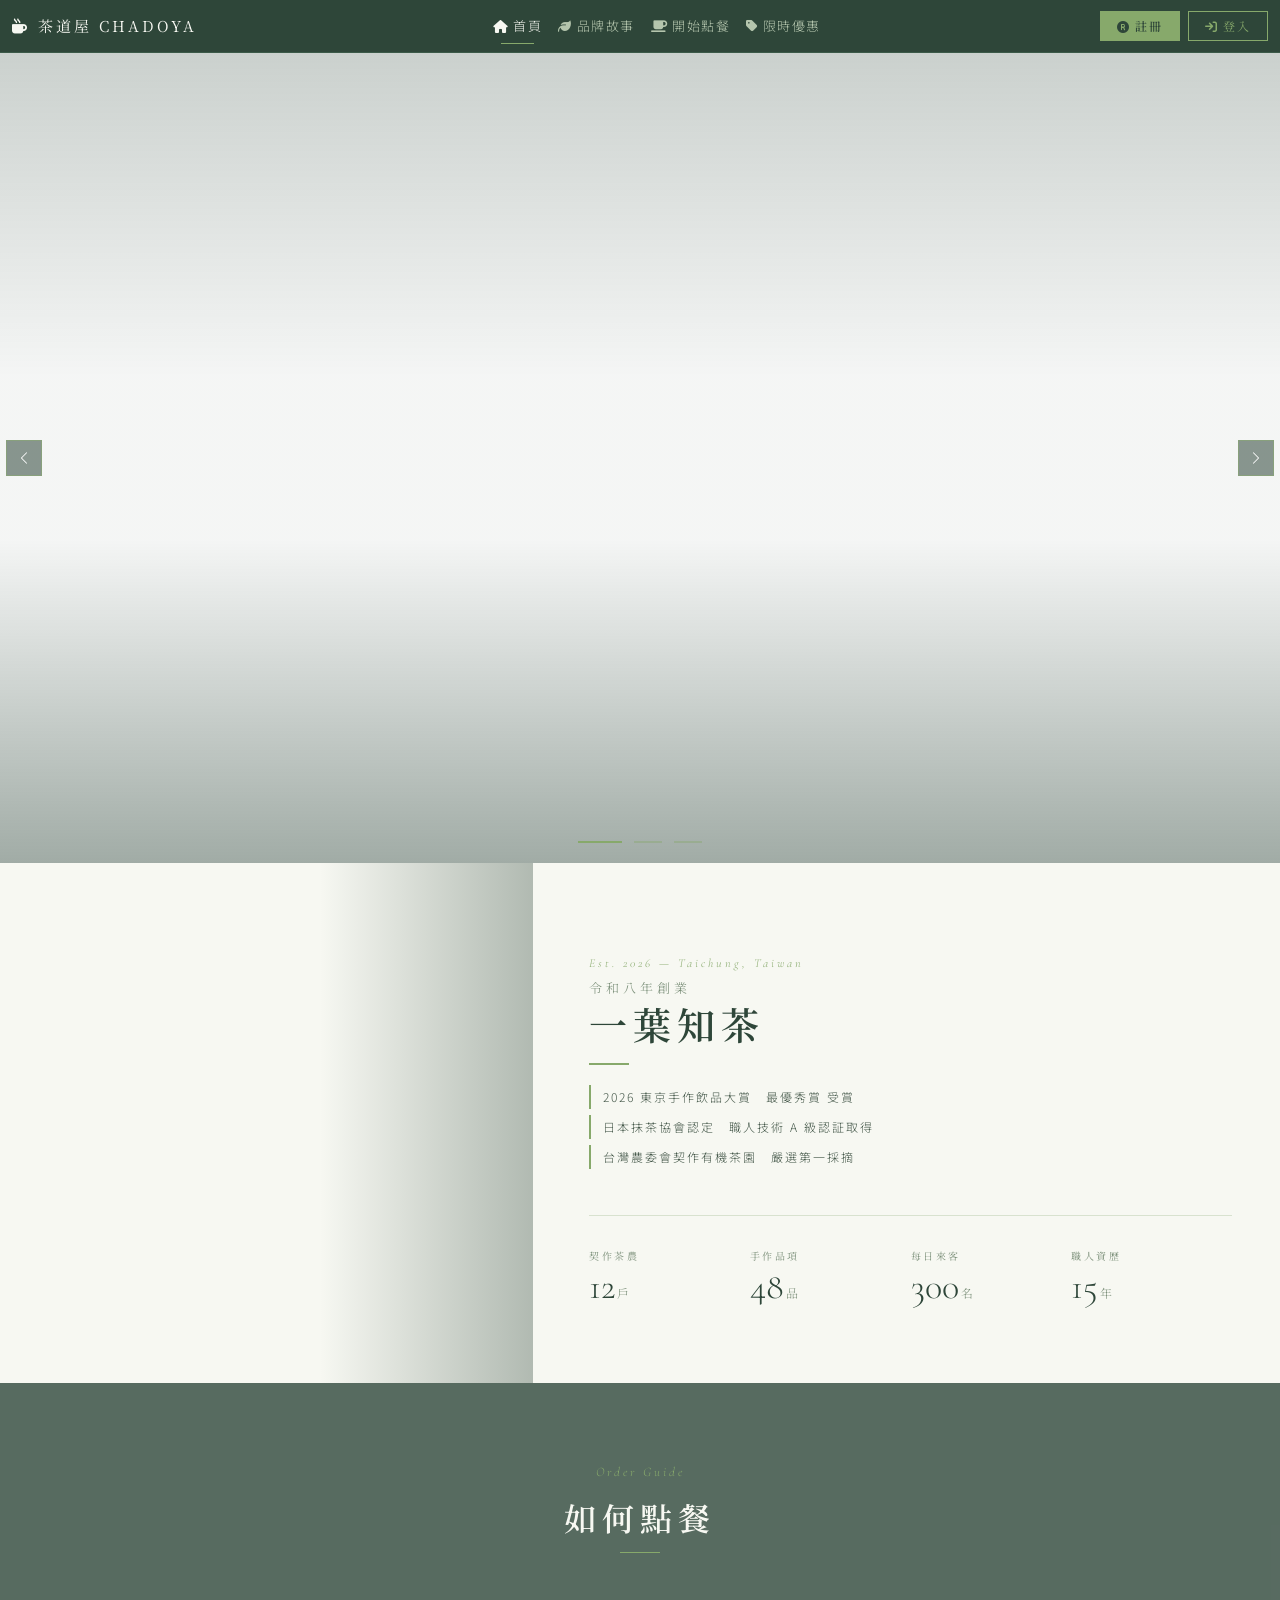
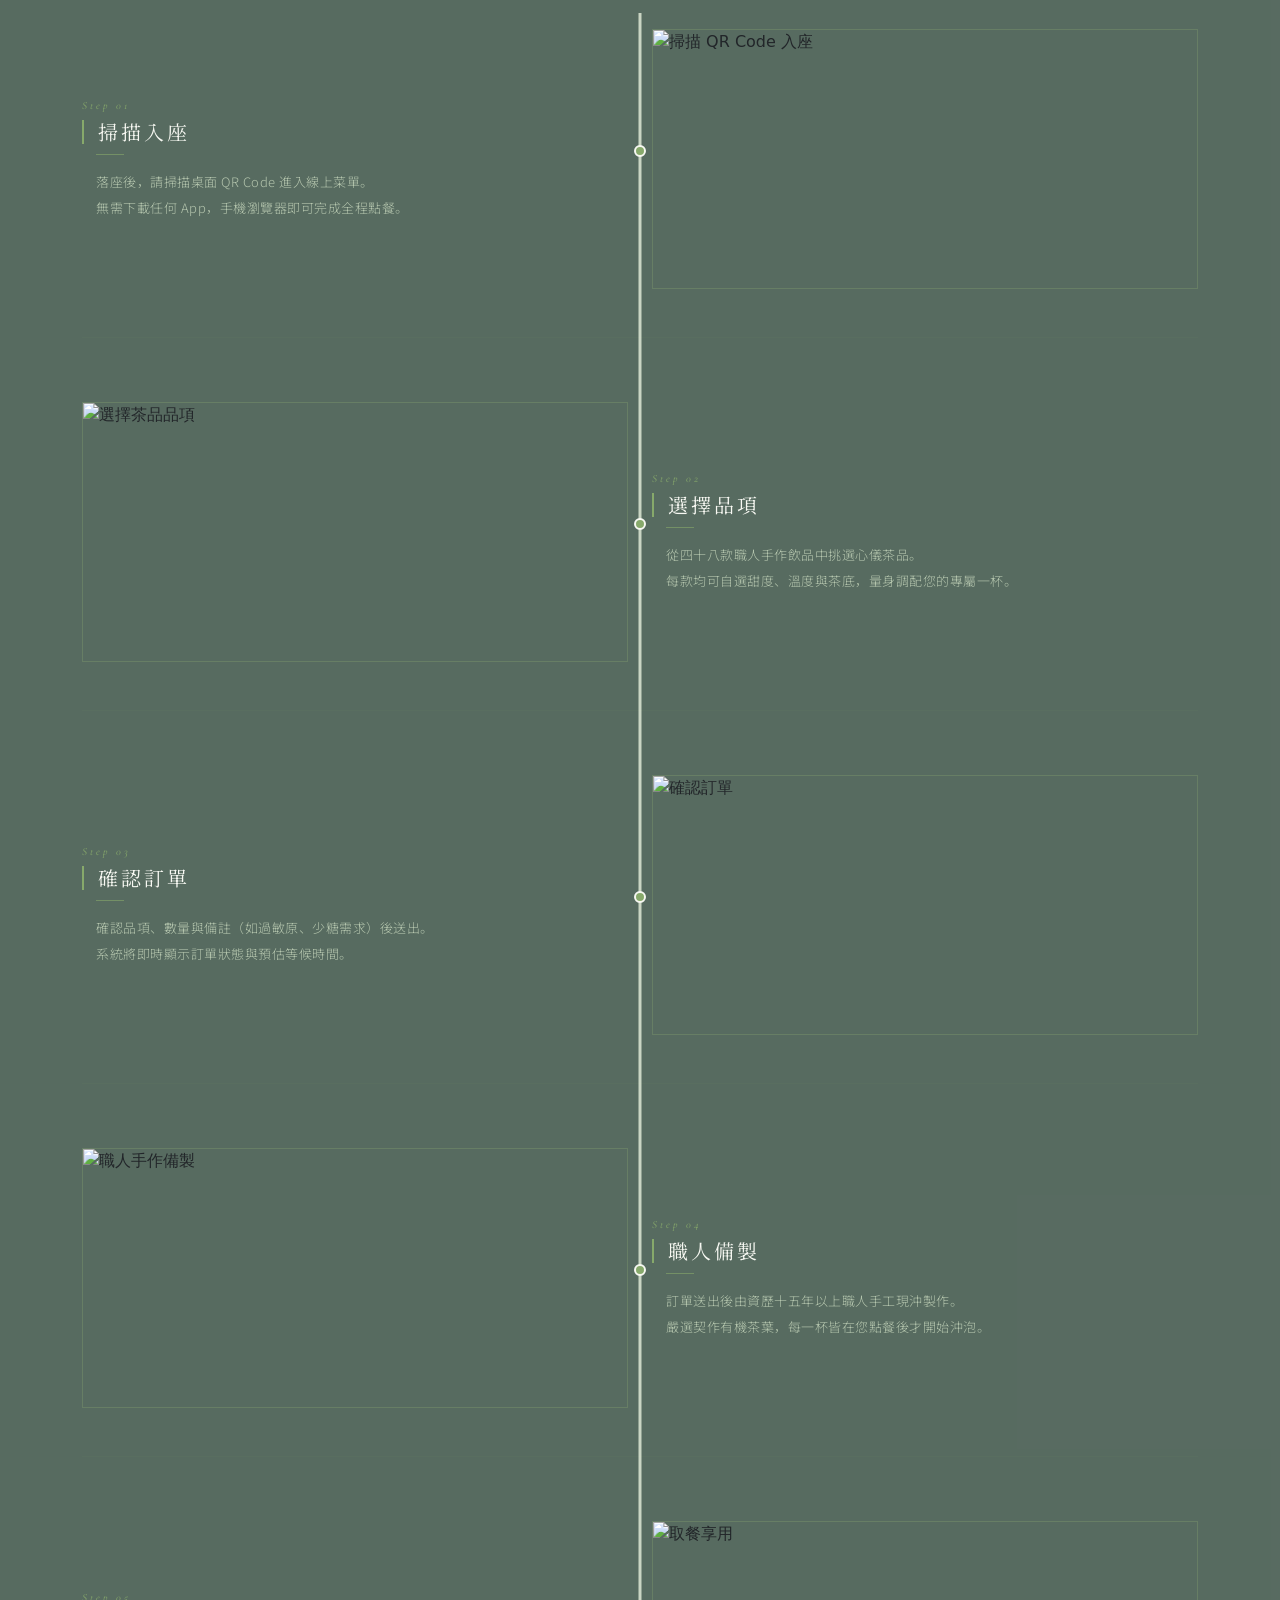
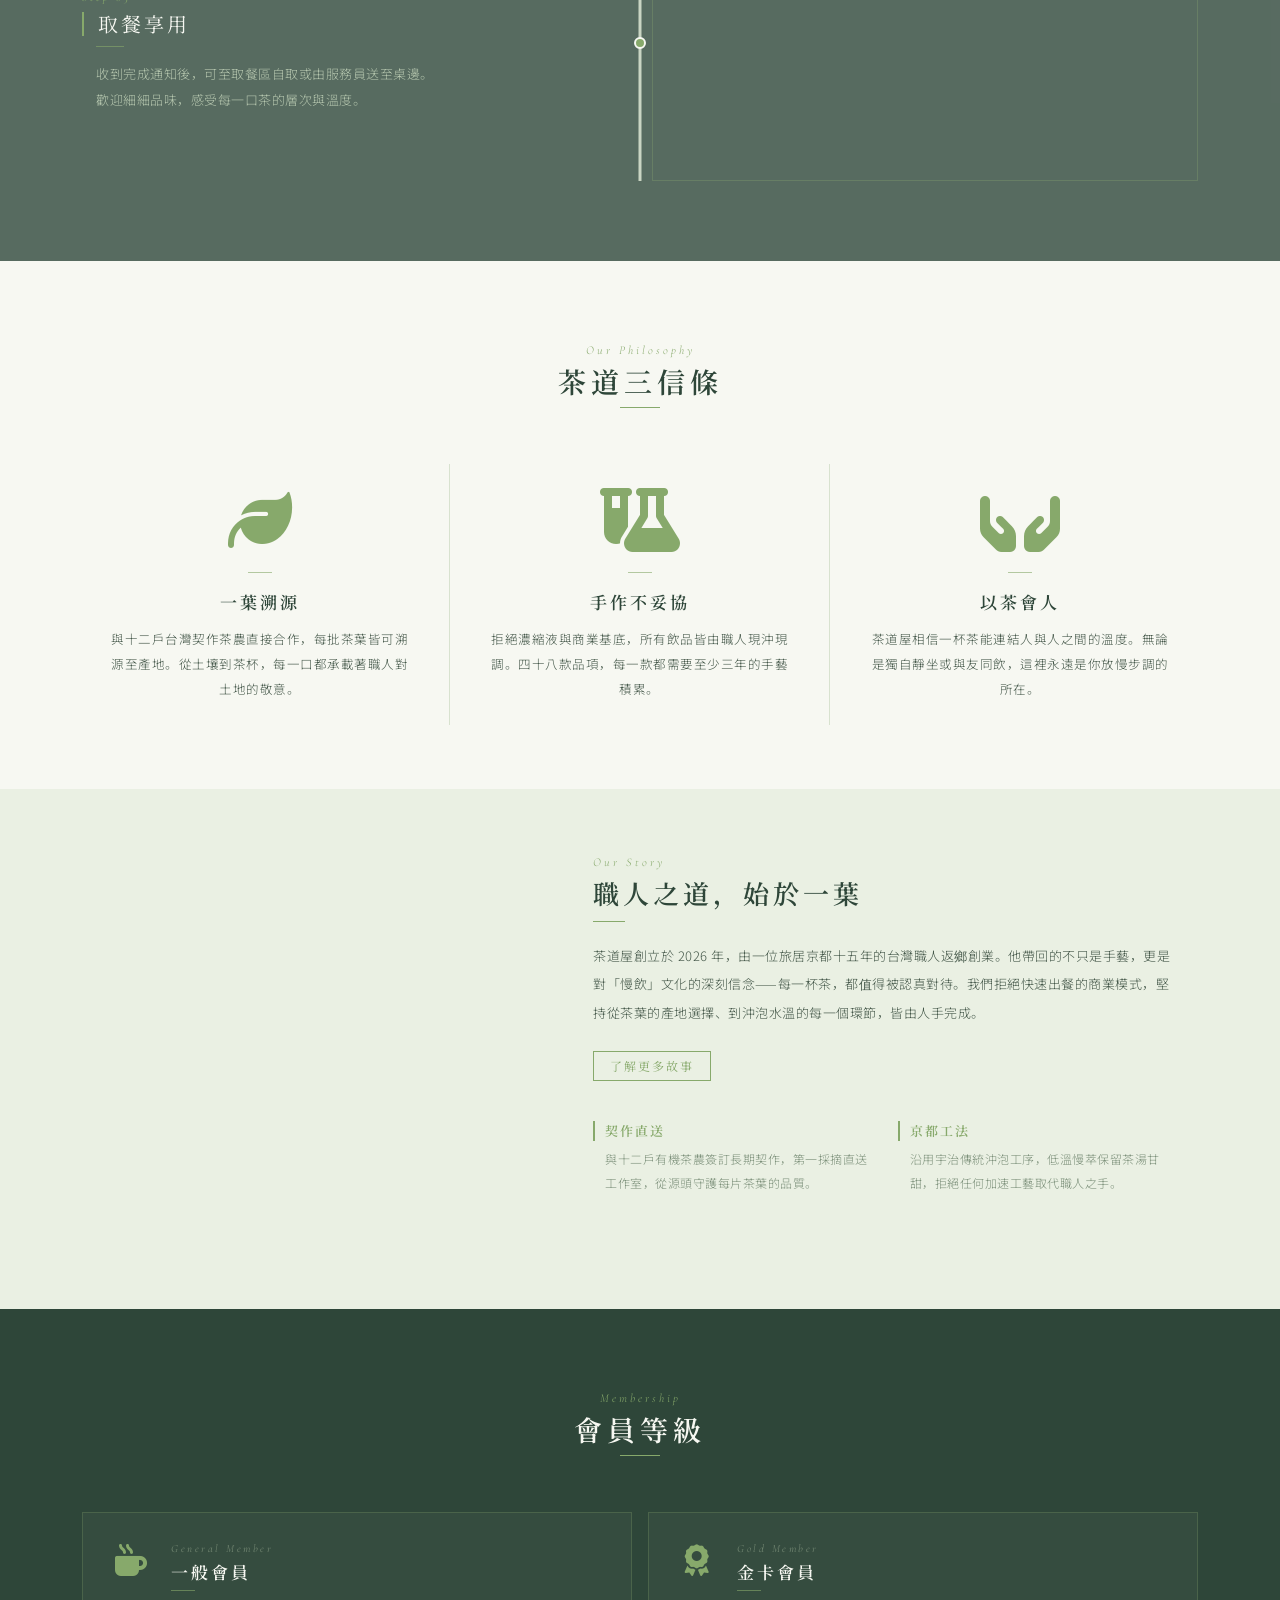
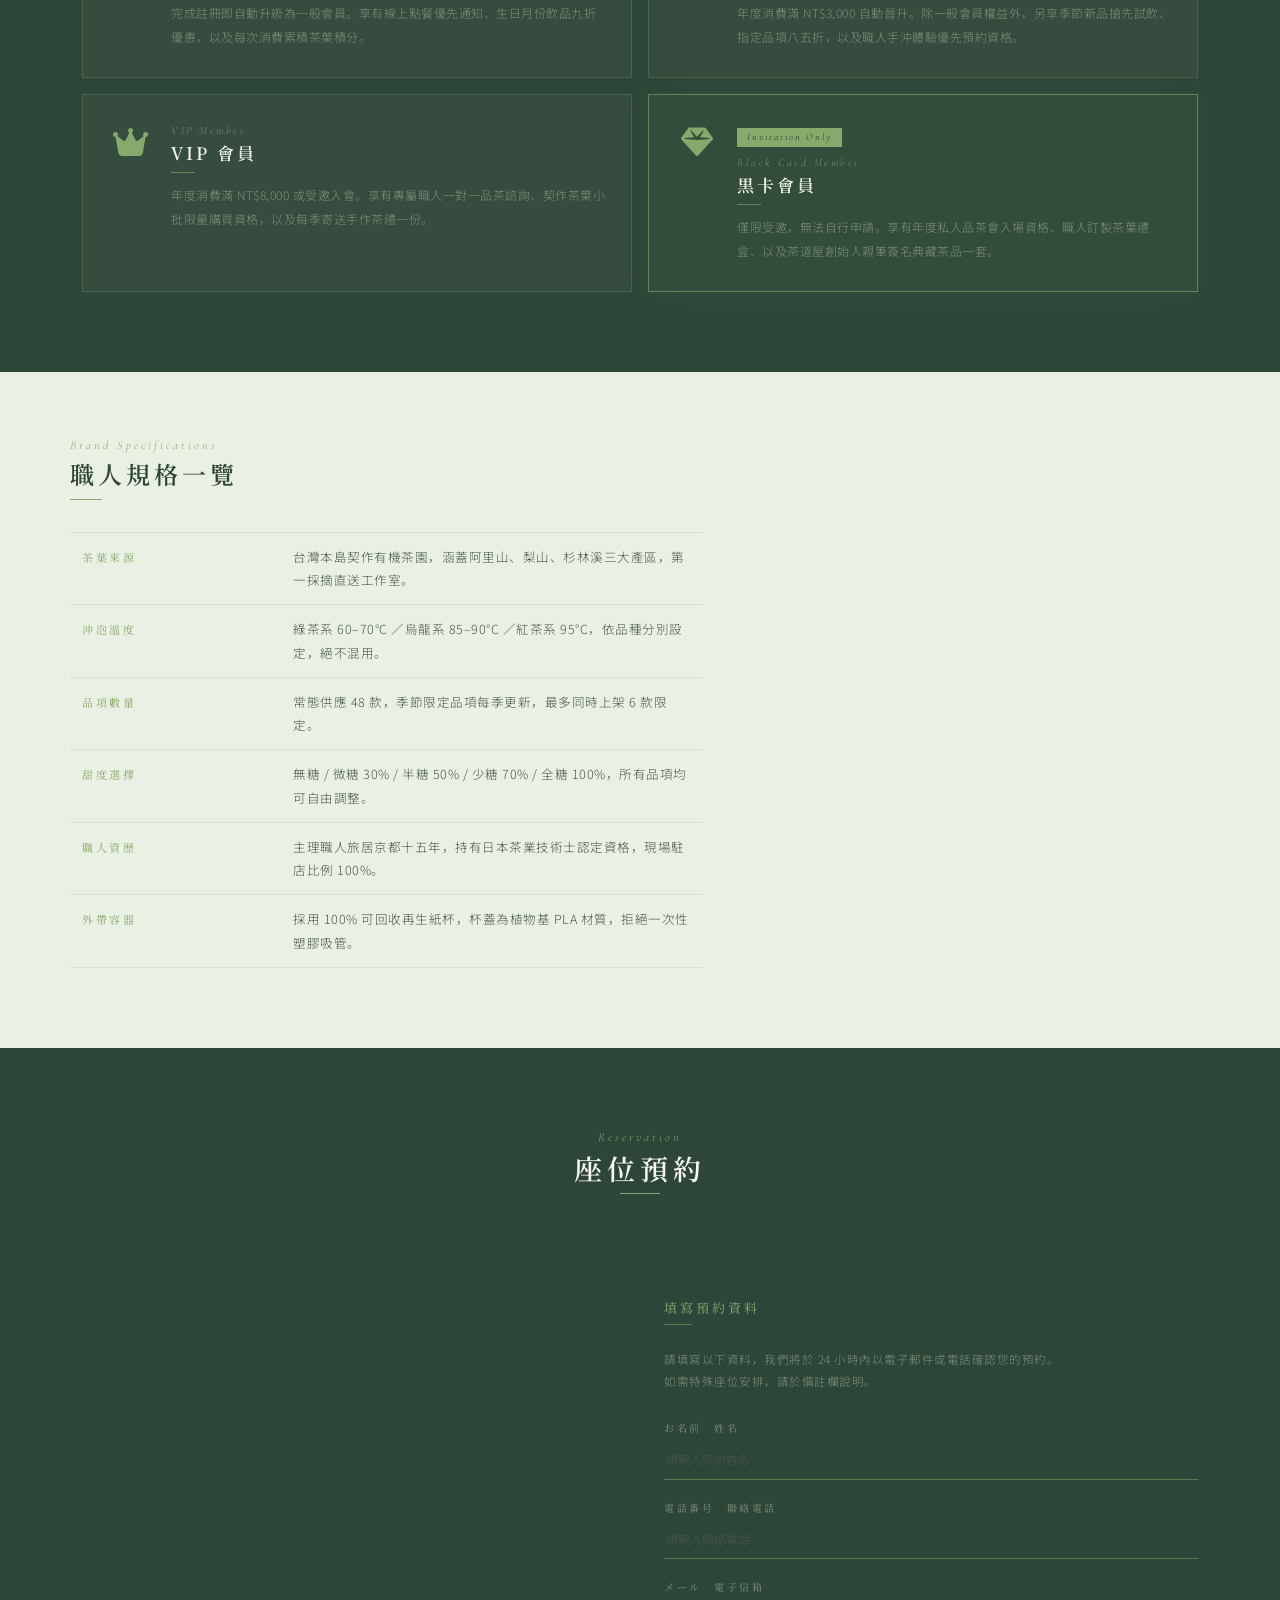
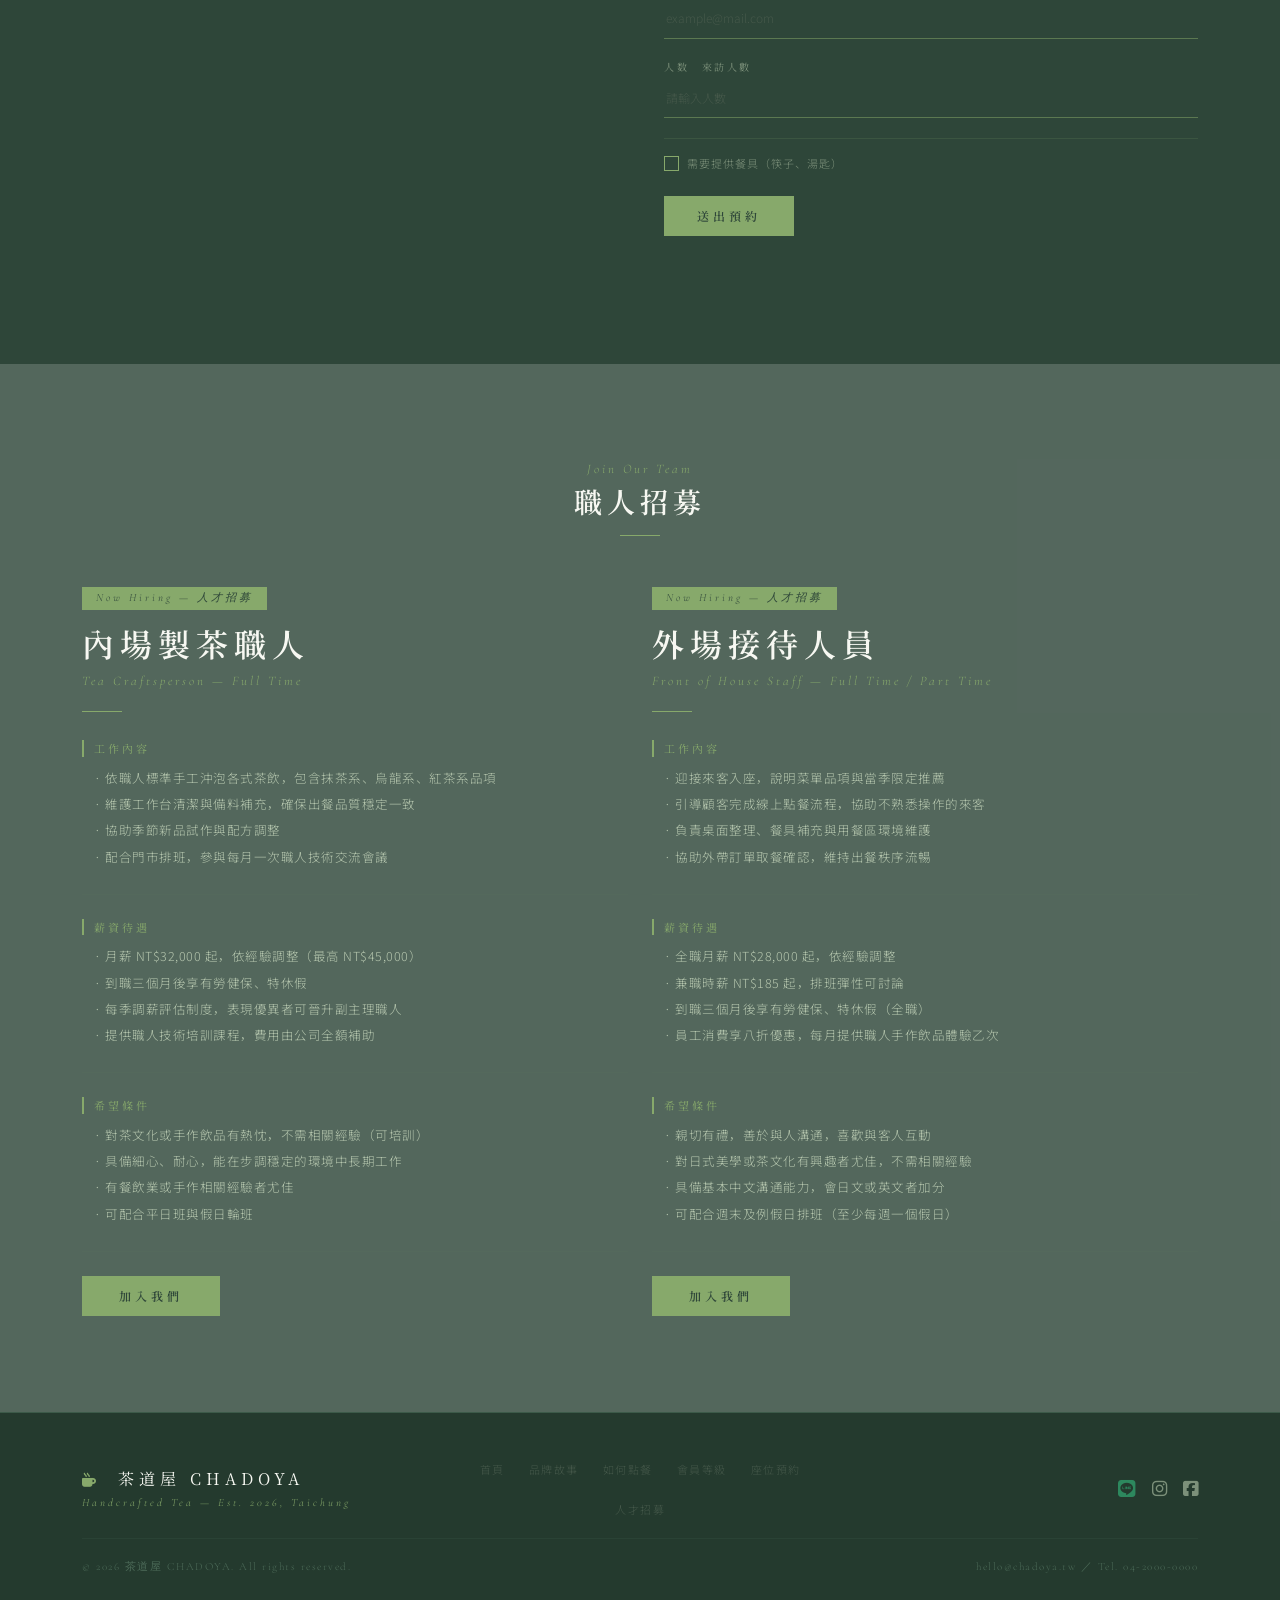
==== commit 07bbde8c: "0707" ====
--- a/index.html
+++ b/index.html
@@ -14,6 +14,16 @@
     <title>茶道屋 CHADOYA — 日式手作飲品</title>
 
     <style>
+        /* =====================================================
+           配色 Design Tokens ── 清新日系（抹茶 × 白練）
+           深松綠  #2e4639  主色（原墨褐 #1a1208）
+           抹茶綠  #87a96b  強調色（原金 #c9a84c）
+           淺抹茶  #9dbd82  hover（原 #e8c060）
+           白練    #f7f8f2  主背景（原米白 #f5f0e8）
+           淡若葉  #eaf0e3  次背景（原 #ede8dc）
+           灰綠    #45584a  內文 ／ #7c907a 弱化文字
+           ===================================================== */
+
         /* ===== 動畫全域設定（WOW.js + animate.css）===== */
 
         :root {
@@ -45,24 +55,24 @@
 
         /* ===== registerModal 自訂風格 ===== */
 
-        /* 背景遮罩加深，搭配深墨褐 */
+        /* 背景遮罩加深，搭配深松綠 */
         #rigisterModal .modal-dialog {
             max-width: 720px;
         }
 
         #rigisterModal .modal-content {
-            border: 1px solid #c9a84c;
+            border: 1px solid #87a96b;
             border-radius: 2px;
-            background: #f5f0e8;
+            background: #f7f8f2;
             font-family: 'Noto Sans JP', sans-serif;
-            color: #1a1208;
+            color: #2e4639;
             overflow: hidden;
         }
 
         /* ── Header ── */
         #rigisterModal .modal-header {
-            background: #1a1208;
-            border-bottom: 2px solid #c9a84c;
+            background: #2e4639;
+            border-bottom: 2px solid #87a96b;
             padding: 1rem 1.5rem;
             display: flex;
             align-items: center;
@@ -72,14 +82,14 @@
         .cha-stamp {
             width: 38px;
             height: 38px;
-            border: 2px solid #c9a84c;
+            border: 2px solid #87a96b;
             border-radius: 2px;
             display: flex;
             align-items: center;
             justify-content: center;
             font-family: 'Noto Serif JP', serif;
             font-size: 10px;
-            color: #c9a84c;
+            color: #87a96b;
             letter-spacing: 0.5px;
             line-height: 1.3;
             text-align: center;
@@ -96,7 +106,7 @@
             font-family: 'Noto Serif JP', serif;
             font-size: 17px;
             font-weight: 400;
-            color: #f5f0e8;
+            color: #f7f8f2;
             letter-spacing: 4px;
             margin: 0;
         }
@@ -106,12 +116,12 @@
             font-style: italic;
             font-size: 11px;
             font-weight: 300;
-            color: #c9a84c;
+            color: #87a96b;
             letter-spacing: 2px;
         }
 
         #rigisterModal .btn-close {
-            filter: invert(70%) sepia(20%) saturate(400%) hue-rotate(5deg);
+            filter: invert(70%) sepia(20%) saturate(400%) hue-rotate(60deg);
             opacity: 0.6;
             margin-left: auto;
         }
@@ -123,7 +133,7 @@
         /* ── Body ── */
         #rigisterModal .modal-body {
             padding: 0;
-            background: #f5f0e8;
+            background: #f7f8f2;
         }
 
         #rigisterModal .modal-body .row {
@@ -133,15 +143,15 @@
         /* 左欄：條款 */
         .cha-terms-col {
             padding: 1.4rem 1.25rem 1.4rem 1.5rem;
-            background: #ede8dc;
-            border-right: 1px solid #d9d0be;
+            background: #eaf0e3;
+            border-right: 1px solid #d8e2cf;
         }
 
         .cha-section-label {
             font-family: 'Noto Serif JP', serif;
             font-size: 11px;
             font-weight: 400;
-            color: #8a7a5a;
+            color: #7c907a;
             letter-spacing: 3px;
             margin-bottom: 12px;
             display: flex;
@@ -153,13 +163,13 @@
             content: '';
             flex: 1;
             height: 1px;
-            background: #c9a84c;
+            background: #87a96b;
             opacity: 0.45;
         }
 
         .cha-terms-text {
             font-size: 11.5px;
-            color: #5a4a2a;
+            color: #45584a;
             line-height: 1.9;
             font-weight: 300;
         }
@@ -167,7 +177,7 @@
         .cha-terms-text p {
             margin: 0 0 9px;
             padding-bottom: 9px;
-            border-bottom: 1px solid #d9d0be;
+            border-bottom: 1px solid #d8e2cf;
         }
 
         .cha-terms-text p:last-child {
@@ -179,7 +189,7 @@
         /* 右欄：表單 */
         .cha-form-col {
             padding: 1.4rem 1.5rem 1.4rem 1.25rem;
-            background: #f5f0e8;
+            background: #f7f8f2;
         }
 
         .cha-field {
@@ -190,7 +200,7 @@
             display: block;
             font-family: 'Noto Serif JP', serif;
             font-size: 10px;
-            color: #8a7a5a;
+            color: #7c907a;
             letter-spacing: 2.5px;
             margin-bottom: 4px;
         }
@@ -198,12 +208,12 @@
         .cha-input {
             width: 100%;
             padding: 7px 10px;
-            background: #f5f0e8;
+            background: #f7f8f2;
             border: none;
-            border-bottom: 1px solid #c9a84c;
+            border-bottom: 1px solid #87a96b;
             border-radius: 0;
             font-size: 13px;
-            color: #1a1208;
+            color: #2e4639;
             font-family: 'Noto Sans JP', sans-serif;
             font-weight: 300;
             outline: none;
@@ -212,12 +222,12 @@
         }
 
         .cha-input:focus {
-            border-bottom-color: #1a1208;
+            border-bottom-color: #2e4639;
             background: #ffffff;
         }
 
         .cha-input::placeholder {
-            color: #bba98a;
+            color: #a7bba0;
             font-size: 12px;
         }
 
@@ -228,14 +238,14 @@
             gap: 8px;
             margin-top: 14px;
             padding-top: 12px;
-            border-top: 1px solid #d9d0be;
+            border-top: 1px solid #d8e2cf;
         }
 
         .cha-check {
             width: 15px;
             height: 15px;
-            border: 1px solid #c9a84c;
-            background: #f5f0e8;
+            border: 1px solid #87a96b;
+            background: #f7f8f2;
             appearance: none;
             -webkit-appearance: none;
             flex-shrink: 0;
@@ -246,7 +256,7 @@
         }
 
         .cha-check:checked {
-            background: #1a1208;
+            background: #2e4639;
         }
 
         .cha-check:checked::after {
@@ -255,12 +265,12 @@
             top: -1px;
             left: 1px;
             font-size: 11px;
-            color: #c9a84c;
+            color: #87a96b;
         }
 
         .cha-check-label {
             font-size: 11px;
-            color: #5a4a2a;
+            color: #45584a;
             letter-spacing: 1px;
             font-weight: 300;
             cursor: pointer;
@@ -270,8 +280,8 @@
         /* ===== Navbar 自訂配色 ===== */
 
         .cha-navbar {
-            background-color: #1a1208 !important;
-            border-bottom: 1px solid #2e2212;
+            background-color: #2e4639 !important;
+            border-bottom: 1px solid #3c5a49;
             font-family: 'Noto Sans JP', sans-serif;
             font-weight: 300;
         }
@@ -280,17 +290,17 @@
             font-family: 'Noto Serif JP', serif;
             font-size: 15px;
             font-weight: 400;
-            color: #f5f0e8 !important;
+            color: #f7f8f2 !important;
             letter-spacing: 3px;
         }
 
         .cha-navbar .navbar-brand:hover {
-            color: #c9a84c !important;
+            color: #87a96b !important;
         }
 
         .cha-navbar .nav-link {
             font-size: 13px;
-            color: #b0a08a !important;
+            color: #b4c5ad !important;
             letter-spacing: 1.5px;
             padding: 0.5rem 1rem;
             position: relative;
@@ -304,14 +314,14 @@
             left: 1rem;
             right: 1rem;
             height: 1px;
-            background: #c9a84c;
+            background: #87a96b;
             transform: scaleX(0);
             transition: transform 0.2s;
         }
 
         .cha-navbar .nav-link:hover,
         .cha-navbar .nav-link.active {
-            color: #f5f0e8 !important;
+            color: #f7f8f2 !important;
         }
 
         .cha-navbar .nav-link:hover::after,
@@ -321,16 +331,16 @@
 
         /* dropdown */
         .cha-navbar .dropdown-menu {
-            background: #1a1208;
-            border: 1px solid #2e2212;
-            border-top: 2px solid #c9a84c;
+            background: #2e4639;
+            border: 1px solid #3c5a49;
+            border-top: 2px solid #87a96b;
             border-radius: 0;
             padding: 0.25rem 0;
         }
 
         .cha-navbar .dropdown-item {
             font-size: 12px;
-            color: #b0a08a;
+            color: #b4c5ad;
             letter-spacing: 1.5px;
             font-family: 'Noto Sans JP', sans-serif;
             font-weight: 300;
@@ -341,24 +351,24 @@
         .cha-navbar .dropdown-item:hover,
         .cha-navbar .dropdown-item.active,
         .cha-navbar .dropdown-item:active {
-            background: #2e2212;
-            color: #c9a84c;
+            background: #3c5a49;
+            color: #87a96b;
         }
 
         /* toggler */
         .cha-navbar .navbar-toggler {
-            border-color: #3a2e1a;
+            border-color: #4c6a58;
         }
 
         .cha-navbar .navbar-toggler-icon {
-            background-image: url("data:image/svg+xml,%3csvg xmlns='http://www.w3.org/2000/svg' viewBox='0 0 30 30'%3e%3cpath stroke='%23c9a84c' stroke-linecap='round' stroke-miterlimit='10' stroke-width='2' d='M4 7h22M4 15h22M4 23h22'/%3e%3c/svg%3e");
+            background-image: url("data:image/svg+xml,%3csvg xmlns='http://www.w3.org/2000/svg' viewBox='0 0 30 30'%3e%3cpath stroke='%2387a96b' stroke-linecap='round' stroke-miterlimit='10' stroke-width='2' d='M4 7h22M4 15h22M4 23h22'/%3e%3c/svg%3e");
         }
 
         /* 按鈕：註冊 */
         .cha-btn-register {
-            background: #c9a84c;
-            border: 1px solid #c9a84c;
-            color: #1a1208;
+            background: #87a96b;
+            border: 1px solid #87a96b;
+            color: #2e4639;
             font-family: 'Noto Serif JP', serif;
             font-size: 12px;
             font-weight: 600;
@@ -370,15 +380,15 @@
         }
 
         .cha-btn-register:hover {
-            background: #e8c060;
-            border-color: #e8c060;
+            background: #9dbd82;
+            border-color: #9dbd82;
         }
 
         /* 按鈕：登入 */
         .cha-btn-login {
             background: none;
-            border: 1px solid #c9a84c;
-            color: #c9a84c;
+            border: 1px solid #87a96b;
+            color: #87a96b;
             font-family: 'Noto Serif JP', serif;
             font-size: 12px;
             font-weight: 400;
@@ -390,22 +400,22 @@
         }
 
         .cha-btn-login:hover {
-            background: #c9a84c;
-            color: #1a1208;
+            background: #87a96b;
+            color: #2e4639;
         }
 
         /* ── Footer ── */
         #rigisterModal .modal-footer {
-            background: #1a1208;
-            border-top: 1px solid #2e2212;
+            background: #2e4639;
+            border-top: 1px solid #3c5a49;
             padding: 0.85rem 1.5rem;
             gap: 8px;
         }
 
         .cha-btn-cancel {
             background: none;
-            border: 1px solid #3a2e1a;
-            color: #8a7a5a;
+            border: 1px solid #4c6a58;
+            color: #7c907a;
             font-family: 'Noto Serif JP', serif;
             font-size: 12px;
             letter-spacing: 3px;
@@ -416,14 +426,14 @@
         }
 
         .cha-btn-cancel:hover {
-            border-color: #8a7a5a;
-            color: #c9a84c;
+            border-color: #7c907a;
+            color: #87a96b;
         }
 
         .cha-btn-confirm {
-            background: #c9a84c;
-            border: 1px solid #c9a84c;
-            color: #1a1208;
+            background: #87a96b;
+            border: 1px solid #87a96b;
+            color: #2e4639;
             font-family: 'Noto Serif JP', serif;
             font-size: 12px;
             font-weight: 600;
@@ -435,8 +445,8 @@
         }
 
         .cha-btn-confirm:hover {
-            background: #e8c060;
-            border-color: #e8c060;
+            background: #9dbd82;
+            border-color: #9dbd82;
         }
 
         /* ===== loginModal 自訂風格 ===== */
@@ -446,17 +456,17 @@
         }
 
         #loginModal .modal-content {
-            border: 1px solid #c9a84c;
+            border: 1px solid #87a96b;
             border-radius: 2px;
-            background: #f5f0e8;
+            background: #f7f8f2;
             font-family: 'Noto Sans JP', sans-serif;
-            color: #1a1208;
+            color: #2e4639;
             overflow: hidden;
         }
 
         #loginModal .modal-header {
-            background: #1a1208;
-            border-bottom: 2px solid #c9a84c;
+            background: #2e4639;
+            border-bottom: 2px solid #87a96b;
             padding: 1rem 1.5rem;
             display: flex;
             align-items: center;
@@ -466,14 +476,14 @@
         .cha-login-stamp {
             width: 38px;
             height: 38px;
-            border: 2px solid #c9a84c;
+            border: 2px solid #87a96b;
             border-radius: 2px;
             display: flex;
             align-items: center;
             justify-content: center;
             font-family: 'Noto Serif JP', serif;
             font-size: 10px;
-            color: #c9a84c;
+            color: #87a96b;
             letter-spacing: 0.5px;
             line-height: 1.3;
             text-align: center;
@@ -482,12 +492,12 @@
 
         #loginModal .modal-body {
             padding: 1.5rem 1.5rem 0.5rem;
-            background: #f5f0e8;
+            background: #f7f8f2;
         }
 
         #loginModal .modal-footer {
-            background: #1a1208;
-            border-top: 1px solid #2e2212;
+            background: #2e4639;
+            border-top: 1px solid #3c5a49;
             padding: 0.85rem 1.5rem;
             gap: 8px;
         }
@@ -498,20 +508,20 @@
             position: relative;
         }
 
-        /* 每張圖片疊暖褐漸層，統一色溫 */
+        /* 每張圖片疊翠綠漸層，統一色溫 */
         .cha-carousel .carousel-item::after {
             content: '';
             position: absolute;
             inset: 0;
             background: linear-gradient(to bottom,
-                    rgba(26, 18, 8, 0.25) 0%,
-                    rgba(26, 18, 8, 0.05) 40%,
-                    rgba(26, 18, 8, 0.05) 60%,
-                    rgba(26, 18, 8, 0.45) 100%);
+                    rgba(46, 70, 57, 0.25) 0%,
+                    rgba(46, 70, 57, 0.05) 40%,
+                    rgba(46, 70, 57, 0.05) 60%,
+                    rgba(46, 70, 57, 0.45) 100%);
             pointer-events: none;
         }
 
-        /* indicators：金色細線，active 時加寬 */
+        /* indicators：抹茶綠細線，active 時加寬 */
         .cha-carousel .carousel-indicators {
             margin-bottom: 1.25rem;
             gap: 6px;
@@ -521,18 +531,18 @@
             width: 28px;
             height: 2px;
             border-radius: 0;
-            background-color: rgba(201, 168, 76, 0.4);
+            background-color: rgba(135, 169, 107, 0.4);
             border: none;
             transition: background-color 0.3s, width 0.3s;
             opacity: 1;
         }
 
         .cha-carousel .carousel-indicators .active {
-            background-color: #c9a84c;
+            background-color: #87a96b;
             width: 44px;
         }
 
-        /* 控制箭頭：墨褐底框 + 金框線 */
+        /* 控制箭頭：松綠底框 + 抹茶框線 */
         .cha-carousel .carousel-control-prev,
         .cha-carousel .carousel-control-next {
             width: 48px;
@@ -543,8 +553,8 @@
         .cha-carousel .carousel-control-next-icon {
             width: 36px;
             height: 36px;
-            background-color: rgba(26, 18, 8, 0.55);
-            border: 1px solid rgba(201, 168, 76, 0.5);
+            background-color: rgba(46, 70, 57, 0.55);
+            border: 1px solid rgba(135, 169, 107, 0.5);
             border-radius: 0;
             background-size: 14px;
             transition: background-color 0.2s, border-color 0.2s;
@@ -552,8 +562,8 @@
 
         .cha-carousel .carousel-control-prev:hover .carousel-control-prev-icon,
         .cha-carousel .carousel-control-next:hover .carousel-control-next-icon {
-            background-color: rgba(26, 18, 8, 0.85);
-            border-color: #c9a84c;
+            background-color: rgba(46, 70, 57, 0.85);
+            border-color: #87a96b;
         }
 
         /* 圖片固定高度裁切，加微飽和度壓制 */
@@ -561,13 +571,13 @@
             height: 520px;
             object-fit: cover;
             object-position: center;
-            filter: saturate(0.85) sepia(0.1);
+            filter: saturate(0.95) brightness(1.02);
         }
 
         /* ===== Section 4 | 品牌數據 ===== */
 
         #s04 {
-            background: #f5f0e8;
+            background: #f7f8f2;
             overflow: hidden;
         }
 
@@ -579,7 +589,7 @@
             font-family: 'Cormorant Garamond', serif;
             font-size: 36px;
             font-weight: 300;
-            color: #1a1208;
+            color: #2e4639;
             line-height: 1;
             margin-bottom: 2px;
         }
@@ -591,7 +601,7 @@
             font-family: 'Noto Serif JP', serif;
             font-size: 12px;
             font-weight: 300;
-            color: #8a7a5a;
+            color: #7c907a;
             letter-spacing: 1px;
             margin-left: 2px;
         }
@@ -605,14 +615,14 @@
             position: relative;
         }
 
-        /* 左欄圖片上的暖褐漸層（跟 carousel 統一） */
+        /* 左欄圖片上的翠綠漸層（跟 carousel 統一） */
         #s04 .s04-img-col::after {
             content: '';
             position: absolute;
             inset: 0;
             background: linear-gradient(to right,
-                    rgba(26, 18, 8, 0.0) 60%,
-                    rgba(26, 18, 8, 0.35) 100%);
+                    rgba(46, 70, 57, 0.0) 60%,
+                    rgba(46, 70, 57, 0.35) 100%);
             pointer-events: none;
         }
 
@@ -630,7 +640,7 @@
             font-style: italic;
             font-size: 12px;
             font-weight: 300;
-            color: #c9a84c;
+            color: #87a96b;
             letter-spacing: 3px;
             margin-bottom: 6px;
         }
@@ -640,7 +650,7 @@
             font-family: 'Noto Serif JP', serif;
             font-size: 13px;
             font-weight: 300;
-            color: #8a7a5a;
+            color: #7c907a;
             letter-spacing: 4px;
             margin-bottom: 4px;
         }
@@ -649,7 +659,7 @@
             font-family: 'Noto Serif JP', serif;
             font-size: 38px;
             font-weight: 600;
-            color: #1a1208;
+            color: #2e4639;
             letter-spacing: 6px;
             line-height: 1.2;
             margin: 0 0 16px;
@@ -659,7 +669,7 @@
         #s04 .s04-divider {
             width: 40px;
             height: 2px;
-            background: #c9a84c;
+            background: #87a96b;
             margin-bottom: 20px;
         }
 
@@ -668,17 +678,17 @@
             font-family: 'Noto Sans JP', sans-serif;
             font-size: 12px;
             font-weight: 300;
-            color: #5a4a2a;
+            color: #45584a;
             letter-spacing: 2px;
             line-height: 2;
             margin: 0 0 6px;
             padding-left: 12px;
-            border-left: 2px solid #c9a84c;
+            border-left: 2px solid #87a96b;
         }
 
         /* 數字區塊列 */
         #s04 .s04-stats-row {
-            border-top: 1px solid #d9d0be;
+            border-top: 1px solid #d8e2cf;
             padding-top: 2rem;
             margin-top: 2.5rem;
         }
@@ -691,7 +701,7 @@
             font-family: 'Noto Serif JP', serif;
             font-size: 10px;
             font-weight: 400;
-            color: #8a7a5a;
+            color: #7c907a;
             letter-spacing: 2.5px;
             margin-bottom: 6px;
         }
@@ -700,7 +710,7 @@
             font-family: 'Cormorant Garamond', serif;
             font-size: 36px;
             font-weight: 300;
-            color: #1a1208;
+            color: #2e4639;
             line-height: 1;
             margin-bottom: 2px;
         }
@@ -709,7 +719,7 @@
             font-family: 'Noto Serif JP', serif;
             font-size: 12px;
             font-weight: 300;
-            color: #8a7a5a;
+            color: #7c907a;
             letter-spacing: 1px;
             margin-left: 2px;
         }
@@ -719,7 +729,7 @@
             font-family: 'Noto Serif JP', serif;
             font-size: 32px;
             font-weight: 600;
-            color: #f5f0e8;
+            color: #f7f8f2;
             letter-spacing: 6px;
             margin-bottom: 4px;
         }
@@ -729,14 +739,14 @@
             font-style: italic;
             font-size: 13px;
             font-weight: 300;
-            color: #c9a84c;
+            color: #87a96b;
             letter-spacing: 3px;
         }
 
         .s05-main-divider {
             width: 40px;
             height: 1px;
-            background: #c9a84c;
+            background: #87a96b;
             margin: 16px auto 60px;
         }
 
@@ -745,7 +755,7 @@
             font-family: 'Cormorant Garamond', serif;
             font-style: italic;
             font-size: 11px;
-            color: #c9a84c;
+            color: #87a96b;
             letter-spacing: 3px;
             margin-bottom: 6px;
         }
@@ -754,17 +764,17 @@
             font-family: 'Noto Serif JP', serif;
             font-size: 20px;
             font-weight: 400;
-            color: #f5f0e8;
+            color: #f7f8f2;
             letter-spacing: 3px;
             margin: 0 0 10px;
             padding-left: 14px;
-            border-left: 2px solid #c9a84c;
+            border-left: 2px solid #87a96b;
         }
 
         .s05-divider {
             width: 28px;
             height: 1px;
-            background: #c9a84c;
+            background: #87a96b;
             margin: 0 0 14px 14px;
             opacity: 0.6;
         }
@@ -773,7 +783,7 @@
             font-family: 'Noto Sans JP', sans-serif;
             font-size: 13px;
             font-weight: 300;
-            color: #b0a08a;
+            color: #b4c5ad;
             line-height: 2;
             letter-spacing: 0.5px;
             padding-left: 14px;
@@ -786,23 +796,23 @@
             height: 260px;
             object-fit: cover;
             display: block;
-            filter: saturate(0.8) sepia(0.15);
-            border: 1px solid rgba(201, 168, 76, 0.3);
+            filter: saturate(0.9) brightness(1.02);
+            border: 1px solid rgba(135, 169, 107, 0.3);
         }
 
         /* ── 步驟分隔線 ── */
         .s05-row-divider {
             border: none;
-            border-top: 1px solid rgba(201, 168, 76, 0.15);
+            border-top: 1px solid rgba(135, 169, 107, 0.15);
             margin: 3rem 0;
         }
 
-        /* 深褐遮罩，壓住木紋讓文字清晰 */
+        /* 深綠遮罩，壓住木紋讓文字清晰 */
         #s05::before {
             content: '';
             position: absolute;
             inset: 0;
-            background: rgba(26, 18, 8, 0.80);
+            background: rgba(46, 70, 57, 0.80);
             pointer-events: none;
             z-index: 0;
         }
@@ -822,7 +832,7 @@
             top: 0;
             bottom: 0;
             width: 3px;
-            background-color: rgba(219, 208, 175, 0.87);
+            background-color: rgba(216, 226, 207, 0.9);
             left: 50%;
             transform: translateX(-50%);
             z-index: 1;
@@ -840,8 +850,8 @@
             top: 50%;
             transform: translate(-50%, -50%);
             border-radius: 50%;
-            background-color: #c9a84c;
-            border: 2px solid #f5f0e8;
+            background-color: #87a96b;
+            border: 2px solid #f7f8f2;
             left: 50%;
             z-index: 2;
         }
@@ -852,7 +862,7 @@
             font-style: italic;
             font-size: 12px;
             font-weight: 300;
-            color: #c9a84c;
+            color: #87a96b;
             letter-spacing: 3px;
             margin-bottom: 6px;
         }
@@ -861,7 +871,7 @@
             font-family: 'Noto Serif JP', serif;
             font-size: 28px;
             font-weight: 600;
-            color: #1a1208;
+            color: #2e4639;
             letter-spacing: 5px;
             margin-bottom: 8px;
         }
@@ -869,14 +879,14 @@
         #s06 .s06-main-divider {
             width: 40px;
             height: 1px;
-            background: #c9a84c;
+            background: #87a96b;
             margin: 0 auto 3.5rem;
         }
 
         /* ── 單欄 ── */
         #s06 .s06-col {
             padding: 1.5rem 2.5rem;
-            border-right: 1px solid #d9d0be;
+            border-right: 1px solid #d8e2cf;
         }
 
         #s06 .s06-col:last-child {
@@ -884,14 +894,14 @@
         }
 
         #s06 .s06-icon {
-            color: #c9a84c;
+            color: #87a96b;
             margin-bottom: 1.25rem;
         }
 
         #s06 .s06-icon-divider {
             width: 24px;
             height: 1px;
-            background: #c9a84c;
+            background: #87a96b;
             margin: 0 auto 1rem;
             opacity: 0.6;
         }
@@ -900,7 +910,7 @@
             font-family: 'Noto Serif JP', serif;
             font-size: 17px;
             font-weight: 600;
-            color: #1a1208;
+            color: #2e4639;
             letter-spacing: 3px;
             margin-bottom: 12px;
         }
@@ -909,7 +919,7 @@
             font-family: 'Noto Sans JP', sans-serif;
             font-size: 12.5px;
             font-weight: 300;
-            color: #5a4a2a;
+            color: #45584a;
             line-height: 2;
             letter-spacing: 0.5px;
             margin: 0;
@@ -921,8 +931,8 @@
             position: absolute;
             inset: 0;
             background: linear-gradient(to right,
-                    rgba(237, 232, 220, 0.0) 55%,
-                    rgba(237, 232, 220, 0.9) 100%);
+                    rgba(234, 240, 227, 0.0) 55%,
+                    rgba(234, 240, 227, 0.9) 100%);
             pointer-events: none;
         }
 
@@ -932,7 +942,7 @@
             font-style: italic;
             font-size: 12px;
             font-weight: 300;
-            color: #c9a84c;
+            color: #87a96b;
             letter-spacing: 3px;
             margin-bottom: 6px;
         }
@@ -941,7 +951,7 @@
             font-family: 'Noto Serif JP', serif;
             font-size: 26px;
             font-weight: 600;
-            color: #1a1208;
+            color: #2e4639;
             letter-spacing: 4px;
             margin: 0 0 12px;
         }
@@ -949,7 +959,7 @@
         #s07 .s07-divider {
             width: 32px;
             height: 1px;
-            background: #c9a84c;
+            background: #87a96b;
             margin-bottom: 20px;
         }
 
@@ -957,7 +967,7 @@
             font-family: 'Noto Sans JP', sans-serif;
             font-size: 13px;
             font-weight: 300;
-            color: #5a4a2a;
+            color: #45584a;
             line-height: 2.2;
             letter-spacing: 0.5px;
             margin-bottom: 1.5rem;
@@ -967,18 +977,18 @@
             font-family: 'Noto Serif JP', serif;
             font-size: 13px;
             font-weight: 600;
-            color: #c9a84c;
+            color: #87a96b;
             letter-spacing: 2px;
             margin-bottom: 6px;
             padding-left: 10px;
-            border-left: 2px solid #c9a84c;
+            border-left: 2px solid #87a96b;
         }
 
         #s07 .s07-sub-text {
             font-family: 'Noto Sans JP', sans-serif;
             font-size: 12px;
             font-weight: 300;
-            color: #8a7a5a;
+            color: #7c907a;
             line-height: 2;
             letter-spacing: 0.5px;
             padding-left: 12px;
@@ -994,7 +1004,7 @@
             font-style: italic;
             font-size: 12px;
             font-weight: 300;
-            color: #c9a84c;
+            color: #87a96b;
             letter-spacing: 3px;
             margin-bottom: 6px;
         }
@@ -1003,7 +1013,7 @@
             font-family: 'Noto Serif JP', serif;
             font-size: 28px;
             font-weight: 600;
-            color: #f5f0e8;
+            color: #f7f8f2;
             letter-spacing: 5px;
             margin-bottom: 8px;
         }
@@ -1011,13 +1021,13 @@
         #s08 .s08-main-divider {
             width: 40px;
             height: 1px;
-            background: #c9a84c;
+            background: #87a96b;
             margin: 0 auto 3.5rem;
         }
 
         #s08 .s08-card {
             background: rgba(255, 255, 255, 0.03);
-            border: 1px solid rgba(201, 168, 76, 0.25);
+            border: 1px solid rgba(135, 169, 107, 0.25);
             padding: 1.75rem 1.5rem;
             transition: transform 0.25s, border-color 0.25s;
             height: 100%;
@@ -1025,19 +1035,19 @@
 
         #s08 .s08-card:hover {
             transform: translateY(-4px);
-            border-color: #c9a84c;
-        }
-
-        /* 黑卡專屬：金色邊框加強 + 底部暖光 */
+            border-color: #87a96b;
+        }
+
+        /* 黑卡專屬：抹茶邊框加強 + 底部柔光 */
         #s08 .s08-card-elite {
-            background: rgba(201, 168, 76, 0.06);
-            border: 1px solid rgba(201, 168, 76, 0.6);
-            box-shadow: 0 0 24px rgba(201, 168, 76, 0.08);
+            background: rgba(135, 169, 107, 0.06);
+            border: 1px solid rgba(135, 169, 107, 0.6);
+            box-shadow: 0 0 24px rgba(135, 169, 107, 0.08);
         }
 
         #s08 .s08-card-elite:hover {
-            border-color: #e8c060;
-            box-shadow: 0 0 32px rgba(201, 168, 76, 0.15);
+            border-color: #9dbd82;
+            box-shadow: 0 0 32px rgba(135, 169, 107, 0.15);
         }
 
         #s08 .s08-icon-wrap {
@@ -1050,7 +1060,7 @@
         }
 
         #s08 .s08-icon {
-            color: #c9a84c;
+            color: #87a96b;
         }
 
         #s08 .s08-member-label {
@@ -1058,7 +1068,7 @@
             font-style: italic;
             font-size: 11px;
             font-weight: 300;
-            color: #8a7a5a;
+            color: #7c907a;
             letter-spacing: 2.5px;
             margin-bottom: 4px;
         }
@@ -1067,7 +1077,7 @@
             font-family: 'Noto Serif JP', serif;
             font-size: 17px;
             font-weight: 600;
-            color: #f5f0e8;
+            color: #f7f8f2;
             letter-spacing: 3px;
             margin: 0 0 8px;
         }
@@ -1075,7 +1085,7 @@
         #s08 .s08-divider {
             width: 24px;
             height: 1px;
-            background: #c9a84c;
+            background: #87a96b;
             margin-bottom: 10px;
             opacity: 0.6;
         }
@@ -1084,7 +1094,7 @@
             font-family: 'Noto Sans JP', sans-serif;
             font-size: 12px;
             font-weight: 300;
-            color: #8a7a5a;
+            color: #7c907a;
             line-height: 2;
             letter-spacing: 0.5px;
             margin: 0;
@@ -1096,8 +1106,8 @@
             font-family: 'Cormorant Garamond', serif;
             font-style: italic;
             font-size: 10px;
-            color: #1a1208;
-            background: #c9a84c;
+            color: #2e4639;
+            background: #87a96b;
             letter-spacing: 2px;
             padding: 2px 10px;
             margin-bottom: 8px;
@@ -1120,8 +1130,8 @@
             position: absolute;
             inset: 0;
             background: linear-gradient(to left,
-                    rgba(237, 232, 220, 0.0) 55%,
-                    rgba(237, 232, 220, 0.92) 100%);
+                    rgba(234, 240, 227, 0.0) 55%,
+                    rgba(234, 240, 227, 0.92) 100%);
             pointer-events: none;
         }
 
@@ -1135,7 +1145,7 @@
             font-style: italic;
             font-size: 12px;
             font-weight: 300;
-            color: #c9a84c;
+            color: #87a96b;
             letter-spacing: 3px;
             margin-bottom: 6px;
         }
@@ -1144,7 +1154,7 @@
             font-family: 'Noto Serif JP', serif;
             font-size: 24px;
             font-weight: 600;
-            color: #1a1208;
+            color: #2e4639;
             letter-spacing: 4px;
             margin: 0 0 10px;
         }
@@ -1152,17 +1162,17 @@
         #s09 .s09-divider {
             width: 32px;
             height: 1px;
-            background: #c9a84c;
+            background: #87a96b;
             margin-bottom: 2rem;
         }
 
         /* ── dl 規格表 ── */
         #s09 .s09-dl {
-            border-top: 1px solid #d9d0be;
+            border-top: 1px solid #d8e2cf;
         }
 
         #s09 .s09-dl .row {
-            border-bottom: 1px solid #d9d0be;
+            border-bottom: 1px solid #d8e2cf;
             padding: 0.75rem 0;
             margin: 0;
             align-items: baseline;
@@ -1172,7 +1182,7 @@
             font-family: 'Noto Serif JP', serif;
             font-size: 11px;
             font-weight: 400;
-            color: #c9a84c;
+            color: #87a96b;
             letter-spacing: 2.5px;
         }
 
@@ -1180,7 +1190,7 @@
             font-family: 'Noto Sans JP', sans-serif;
             font-size: 12.5px;
             font-weight: 300;
-            color: #5a4a2a;
+            color: #45584a;
             line-height: 1.9;
             letter-spacing: 0.5px;
             margin: 0;
@@ -1192,7 +1202,7 @@
             font-style: italic;
             font-size: 12px;
             font-weight: 300;
-            color: #c9a84c;
+            color: #87a96b;
             letter-spacing: 3px;
             margin-bottom: 6px;
         }
@@ -1201,7 +1211,7 @@
             font-family: 'Noto Serif JP', serif;
             font-size: 28px;
             font-weight: 600;
-            color: #f5f0e8;
+            color: #f7f8f2;
             letter-spacing: 5px;
             margin-bottom: 8px;
         }
@@ -1209,15 +1219,15 @@
         #s10 .s10-main-divider {
             width: 40px;
             height: 1px;
-            background: #c9a84c;
+            background: #87a96b;
             margin: 0 auto 3.5rem;
         }
 
         /* ── 地圖 ── */
         #s10 .s10-map {
-            border: 1px solid rgba(201, 168, 76, 0.3);
+            border: 1px solid rgba(135, 169, 107, 0.3);
             display: block;
-            filter: sepia(0.3) saturate(0.6) brightness(0.85);
+            filter: saturate(0.65) brightness(0.95);
         }
 
         /* ── 右欄小標 ── */
@@ -1225,7 +1235,7 @@
             font-family: 'Noto Serif JP', serif;
             font-size: 13px;
             font-weight: 400;
-            color: #c9a84c;
+            color: #87a96b;
             letter-spacing: 3px;
             margin-bottom: 6px;
         }
@@ -1233,7 +1243,7 @@
         #s10 .s10-form-divider {
             width: 28px;
             height: 1px;
-            background: #c9a84c;
+            background: #87a96b;
             opacity: 0.5;
             margin-bottom: 1.5rem;
         }
@@ -1242,7 +1252,7 @@
             font-family: 'Noto Sans JP', sans-serif;
             font-size: 11.5px;
             font-weight: 300;
-            color: #8a7a5a;
+            color: #7c907a;
             letter-spacing: 0.5px;
             line-height: 1.9;
             margin-bottom: 1.75rem;
@@ -1252,9 +1262,9 @@
         #s10 .cha-input {
             background: transparent;
             border: none;
-            border-bottom: 1px solid rgba(201, 168, 76, 0.5);
+            border-bottom: 1px solid rgba(135, 169, 107, 0.5);
             border-radius: 0;
-            color: #f5f0e8;
+            color: #f7f8f2;
             font-family: 'Noto Sans JP', sans-serif;
             font-size: 13px;
             font-weight: 300;
@@ -1266,13 +1276,13 @@
         }
 
         #s10 .cha-input:focus {
-            border-bottom-color: #c9a84c;
+            border-bottom-color: #87a96b;
             background: transparent;
             box-shadow: none;
         }
 
         #s10 .cha-input::placeholder {
-            color: #5a4a2a;
+            color: #45584a;
             font-size: 12px;
         }
 
@@ -1284,7 +1294,7 @@
         #s10 .s10-field-label {
             font-family: 'Noto Serif JP', serif;
             font-size: 10px;
-            color: #8a7a5a;
+            color: #7c907a;
             letter-spacing: 2.5px;
             display: block;
             margin-bottom: 4px;
@@ -1297,14 +1307,14 @@
             gap: 8px;
             margin-top: 1rem;
             padding-top: 1rem;
-            border-top: 1px solid rgba(201, 168, 76, 0.15);
+            border-top: 1px solid rgba(135, 169, 107, 0.15);
             margin-bottom: 1.5rem;
         }
 
         #s10 .cha-check {
             width: 15px;
             height: 15px;
-            border: 1px solid #c9a84c;
+            border: 1px solid #87a96b;
             background: transparent;
             appearance: none;
             -webkit-appearance: none;
@@ -1316,7 +1326,7 @@
         }
 
         #s10 .cha-check:checked {
-            background: #c9a84c;
+            background: #87a96b;
         }
 
         #s10 .cha-check:checked::after {
@@ -1325,24 +1335,24 @@
             top: -1px;
             left: 1px;
             font-size: 11px;
-            color: #1a1208;
+            color: #2e4639;
         }
 
         #s10 .cha-check-label {
             font-size: 11px;
-            color: #8a7a5a;
+            color: #7c907a;
             letter-spacing: 1px;
             font-weight: 300;
             font-family: 'Noto Sans JP', sans-serif;
             margin: 0;
         }
 
-        /* ── 深褐遮罩 ── */
+        /* ── 深綠遮罩 ── */
         #s11::before {
             content: '';
             position: absolute;
             inset: 0;
-            background: rgba(26, 18, 8, 0.82);
+            background: rgba(46, 70, 57, 0.82);
             pointer-events: none;
             z-index: 0;
         }
@@ -1359,8 +1369,8 @@
             font-style: italic;
             font-size: 11px;
             font-weight: 300;
-            color: #1a1208;
-            background: #c9a84c;
+            color: #2e4639;
+            background: #87a96b;
             letter-spacing: 3px;
             padding: 3px 14px;
             margin-bottom: 14px;
@@ -1371,7 +1381,7 @@
             font-family: 'Noto Serif JP', serif;
             font-size: 32px;
             font-weight: 600;
-            color: #f5f0e8;
+            color: #f7f8f2;
             letter-spacing: 6px;
             margin: 0 0 10px;
         }
@@ -1381,7 +1391,7 @@
             font-style: italic;
             font-size: 13px;
             font-weight: 300;
-            color: #c9a84c;
+            color: #87a96b;
             letter-spacing: 3px;
             margin-bottom: 0;
         }
@@ -1389,7 +1399,7 @@
         #s11 .s11-divider {
             width: 40px;
             height: 1px;
-            background: #c9a84c;
+            background: #87a96b;
             margin: 20px 0 28px;
         }
 
@@ -1398,11 +1408,11 @@
             font-family: 'Noto Serif JP', serif;
             font-size: 11px;
             font-weight: 400;
-            color: #c9a84c;
+            color: #87a96b;
             letter-spacing: 3px;
             margin-bottom: 8px;
             padding-left: 10px;
-            border-left: 2px solid #c9a84c;
+            border-left: 2px solid #87a96b;
         }
 
         /* ── 項目內文 ── */
@@ -1410,7 +1420,7 @@
             font-family: 'Noto Sans JP', sans-serif;
             font-size: 12.5px;
             font-weight: 300;
-            color: #b0a08a;
+            color: #b4c5ad;
             line-height: 2.1;
             letter-spacing: 0.5px;
             padding-left: 12px;
@@ -1420,21 +1430,21 @@
         /* ── 分隔線 ── */
         #s11 .s11-item-divider {
             border: none;
-            border-top: 1px solid rgba(201, 168, 76, 0.12);
+            border-top: 1px solid rgba(135, 169, 107, 0.12);
             margin: 0 0 1.5rem;
         }
 
         /* ── s12 footer ── */
         #s12 {
-            background: #0f0b05;
-            border-top: 1px solid #2e2212;
+            background: #243a2e;
+            border-top: 1px solid #3c5a49;
         }
 
         #s12 .s12-brand {
             font-family: 'Noto Serif JP', serif;
             font-size: 16px;
             font-weight: 400;
-            color: #f5f0e8;
+            color: #f7f8f2;
             letter-spacing: 5px;
         }
 
@@ -1443,13 +1453,13 @@
             font-style: italic;
             font-size: 11px;
             font-weight: 300;
-            color: #c9a84c;
+            color: #87a96b;
             letter-spacing: 3px;
         }
 
         #s12 .s12-divider {
             border: none;
-            border-top: 1px solid #2e2212;
+            border-top: 1px solid #3c5a49;
             margin: 1.25rem 0;
         }
 
@@ -1457,33 +1467,33 @@
             font-family: 'Noto Sans JP', sans-serif;
             font-size: 11px;
             font-weight: 300;
-            color: #5a4a2a;
+            color: #45584a;
             letter-spacing: 1.5px;
             text-decoration: none;
             transition: color 0.2s;
         }
 
         #s12 .s12-nav-link:hover {
-            color: #c9a84c;
+            color: #87a96b;
         }
 
         #s12 .s12-copyright {
             font-family: 'Cormorant Garamond', serif;
             font-size: 11px;
             font-weight: 300;
-            color: #3a2e1a;
+            color: #4c6a58;
             letter-spacing: 1.5px;
         }
 
         #s12 .s12-social a {
-            color: #3a2e1a;
+            color: #4c6a58;
             font-size: 14px;
             transition: color 0.2s;
             text-decoration: none;
         }
 
         #s12 .s12-social a:hover {
-            color: #c9a84c;
+            color: #87a96b;
         }
 
         /* 手機版 */
@@ -1519,8 +1529,8 @@
             #s07 .s07-img-col::after {
                 /* 手機版改為下方漸層，融入下方背景色 */
                 background: linear-gradient(to bottom,
-                        rgba(237, 232, 220, 0.0) 55%,
-                        rgba(237, 232, 220, 0.95) 100%);
+                        rgba(234, 240, 227, 0.0) 55%,
+                        rgba(234, 240, 227, 0.95) 100%);
             }
 
             /* row 不再需要撐高，讓圖片區塊自然佔位 */
@@ -1557,8 +1567,8 @@
 
             #s09 .s09-img-col::after {
                 background: linear-gradient(to bottom,
-                        rgba(237, 232, 220, 0.0) 55%,
-                        rgba(237, 232, 220, 0.95) 100%);
+                        rgba(234, 240, 227, 0.0) 55%,
+                        rgba(234, 240, 227, 0.95) 100%);
             }
 
             #s09 .s09-text {
@@ -1589,7 +1599,7 @@
                         </a>
                     </li>
                     <li class="nav-item">
-                        <a class="nav-link" href="#s07">
+                        <a class="nav-link" href="#">
                             <i class="fa-solid fa-leaf me-1" aria-hidden="true"></i>品牌故事
                         </a>
                     </li>
@@ -1927,7 +1937,7 @@
 
 
     <!-- section 6 | 企業理念 ── 動畫：三欄 fadeInUp 依序 0 / 0.15 / 0.3s -->
-    <section id="s06" style="background: #f5f0e8; padding: 5rem 0 4rem;">
+    <section id="s06" style="background: #f7f8f2; padding: 5rem 0 4rem;">
         <div class="container">
             <!-- 區塊主標 -->
             <div class="text-center wow animate__fadeInUp">
@@ -1963,7 +1973,7 @@
 
 
     <!-- section 7 | 服務項目 ── 動畫：absolute 圖片欄只用 fadeIn（無 transform，不影響定位） -->
-    <section id="s07" class="position-relative" style="background: #ede8dc; min-height: 520px;">
+    <section id="s07" class="position-relative" style="background: #eaf0e3; min-height: 520px;">
 
         <!-- 左欄：固定背景圖 -->
         <div class="row">
@@ -2011,7 +2021,7 @@
          動畫：wow 掛在外層 .col-md-6，不可掛 .s08-card
          原因：animate__animated 的 animation-fill-mode: both 會殘留 transform，
               使 .s08-card:hover 的 translateY(-4px) 失效 -->
-    <section id="s08" style="background: #1a1208; padding: 5rem 0;">
+    <section id="s08" style="background: #2e4639; padding: 5rem 0;">
         <div class="container">
             <!-- 區塊主標 -->
             <div class="text-center wow animate__fadeInUp">
@@ -2084,7 +2094,7 @@
 
 
     <!-- section 9 | 品牌規格 ── 動畫：dl 整張一起浮起，圖片欄（absolute）只用 fadeIn -->
-    <section id="s09" class="position-relative" style="background: #ede8dc; min-height: 520px;">
+    <section id="s09" class="position-relative" style="background: #eaf0e3; min-height: 520px;">
         <div class="container">
             <div class="row">
                 <div class="col-md-7 s09-text">
@@ -2132,7 +2142,7 @@
 
 
     <!-- section 10 | 預約表單 ── 動畫：地圖 iframe 純 fadeIn（避免 transform 造成重繪閃爍） -->
-    <section id="s10" style="background: #1a1208; padding: 5rem 0;">
+    <section id="s10" style="background: #2e4639; padding: 5rem 0;">
         <div class="container">
 
             <!-- 區塊主標 -->
@@ -2208,7 +2218,7 @@
             <div class="text-center mb-5 wow animate__fadeInUp">
                 <p class="s11-sub-en" style="margin-bottom:6px;">Join Our Team</p>
                 <h2 class="s11-headline" style="font-size:28px; letter-spacing:5px;">職人招募</h2>
-                <div style="width:40px; height:1px; background:#c9a84c; margin:16px auto 0;"></div>
+                <div style="width:40px; height:1px; background:#87a96b; margin:16px auto 0;"></div>
             </div>
 
             <div class="row g-4">
@@ -2316,7 +2326,7 @@
                     <!-- 品牌名稱 -->
                     <div class="col-md-4 wow animate__fadeInUp">
                         <div class="s12-brand">
-                            <i class="fa-solid fa-mug-hot me-2" style="color:#c9a84c; font-size:14px;"></i>
+                            <i class="fa-solid fa-mug-hot me-2" style="color:#87a96b; font-size:14px;"></i>
                             茶道屋 CHADOYA
                         </div>
                         <div class="s12-brand-en mt-1">Handcrafted Tea — Est. 2026, Taichung</div>
@@ -2339,8 +2349,8 @@
                         data-wow-delay="0.2s">
                         <div class="s12-social d-flex gap-3 justify-content-md-end">
                             <a href="#"><i class="fa-brands fa-line fa-lg" style="color:#2d885e;"></i></a>
-                            <a href="#"><i class="fa-brands fa-instagram fa-lg" style="color:#8a7a5a;"></i></a>
-                            <a href="#"><i class="fa-brands fa-square-facebook fa-lg" style="color:#8a7a5a;"></i></a>
+                            <a href="#"><i class="fa-brands fa-instagram fa-lg" style="color:#7c907a;"></i></a>
+                            <a href="#"><i class="fa-brands fa-square-facebook fa-lg" style="color:#7c907a;"></i></a>
                         </div>
                     </div>
                 </div>
@@ -2403,4 +2413,4 @@
     </script>
 </body>
 
-</html>
+</html>
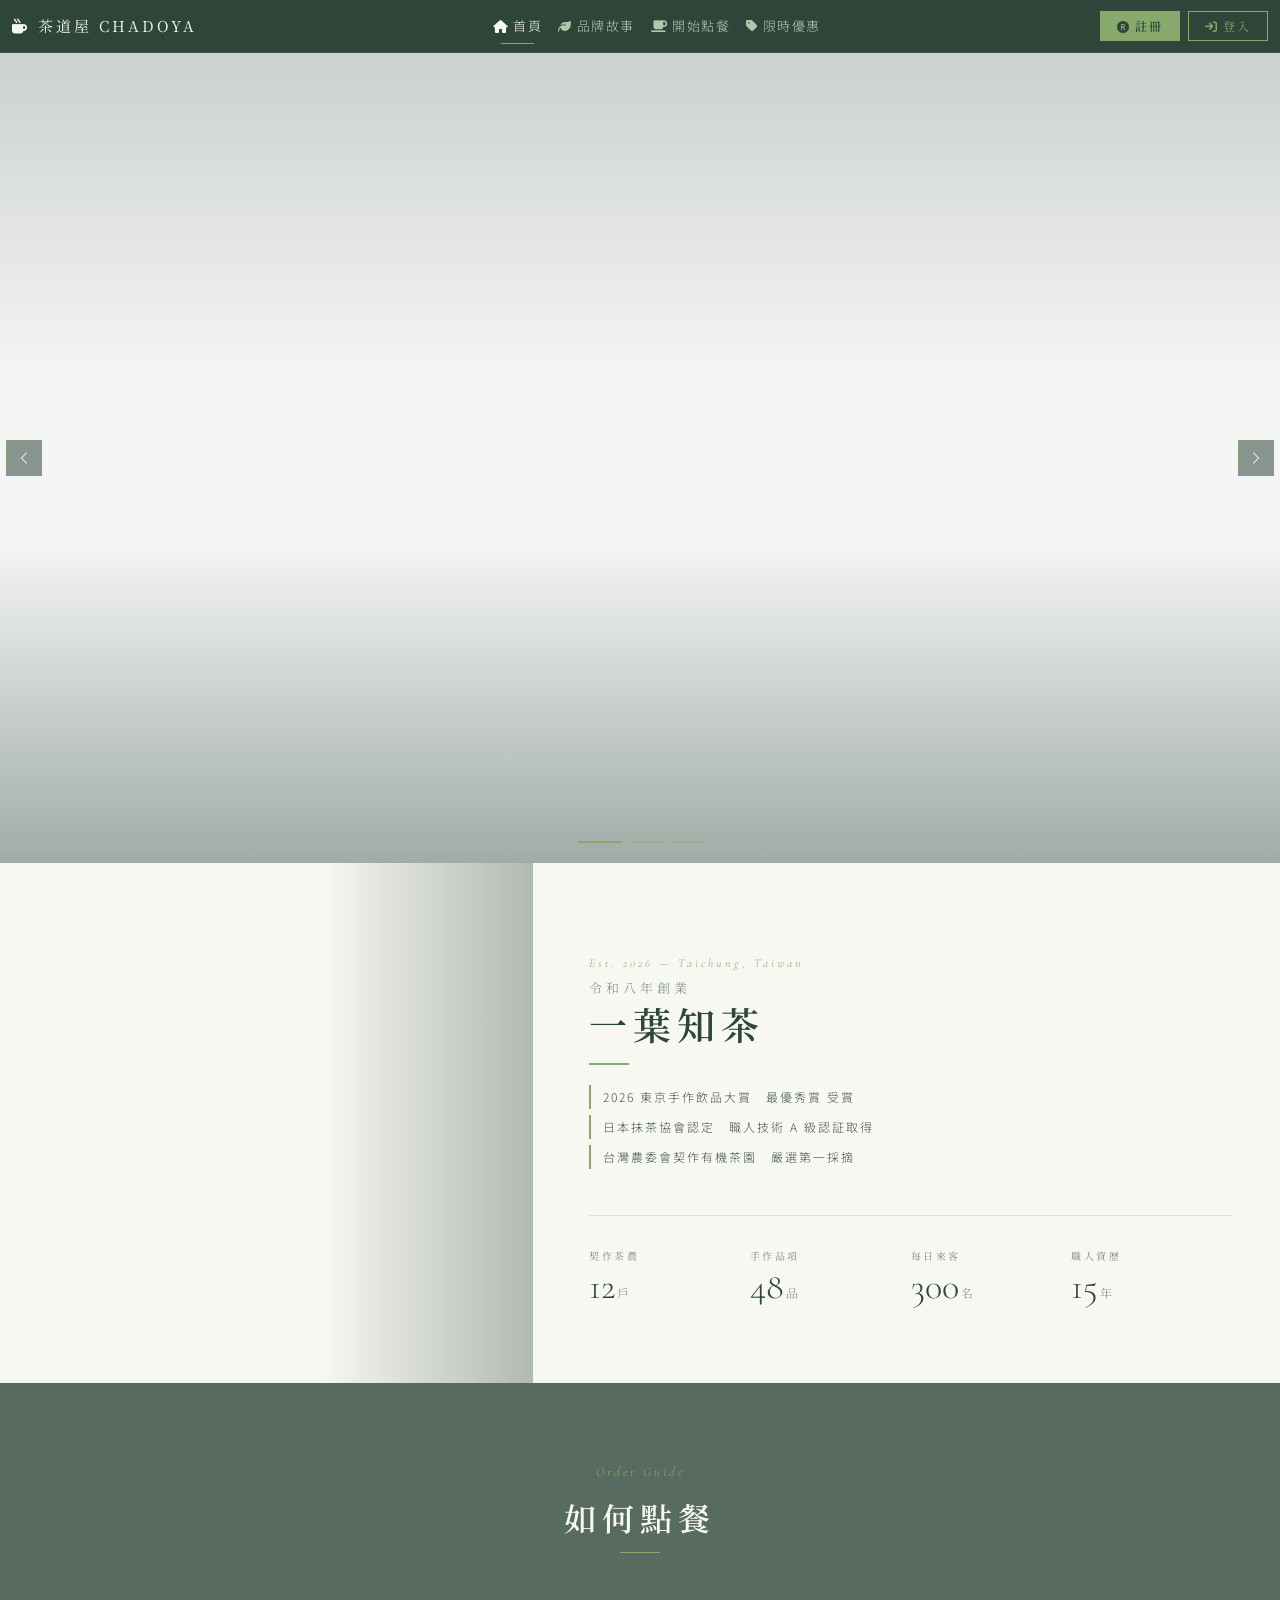
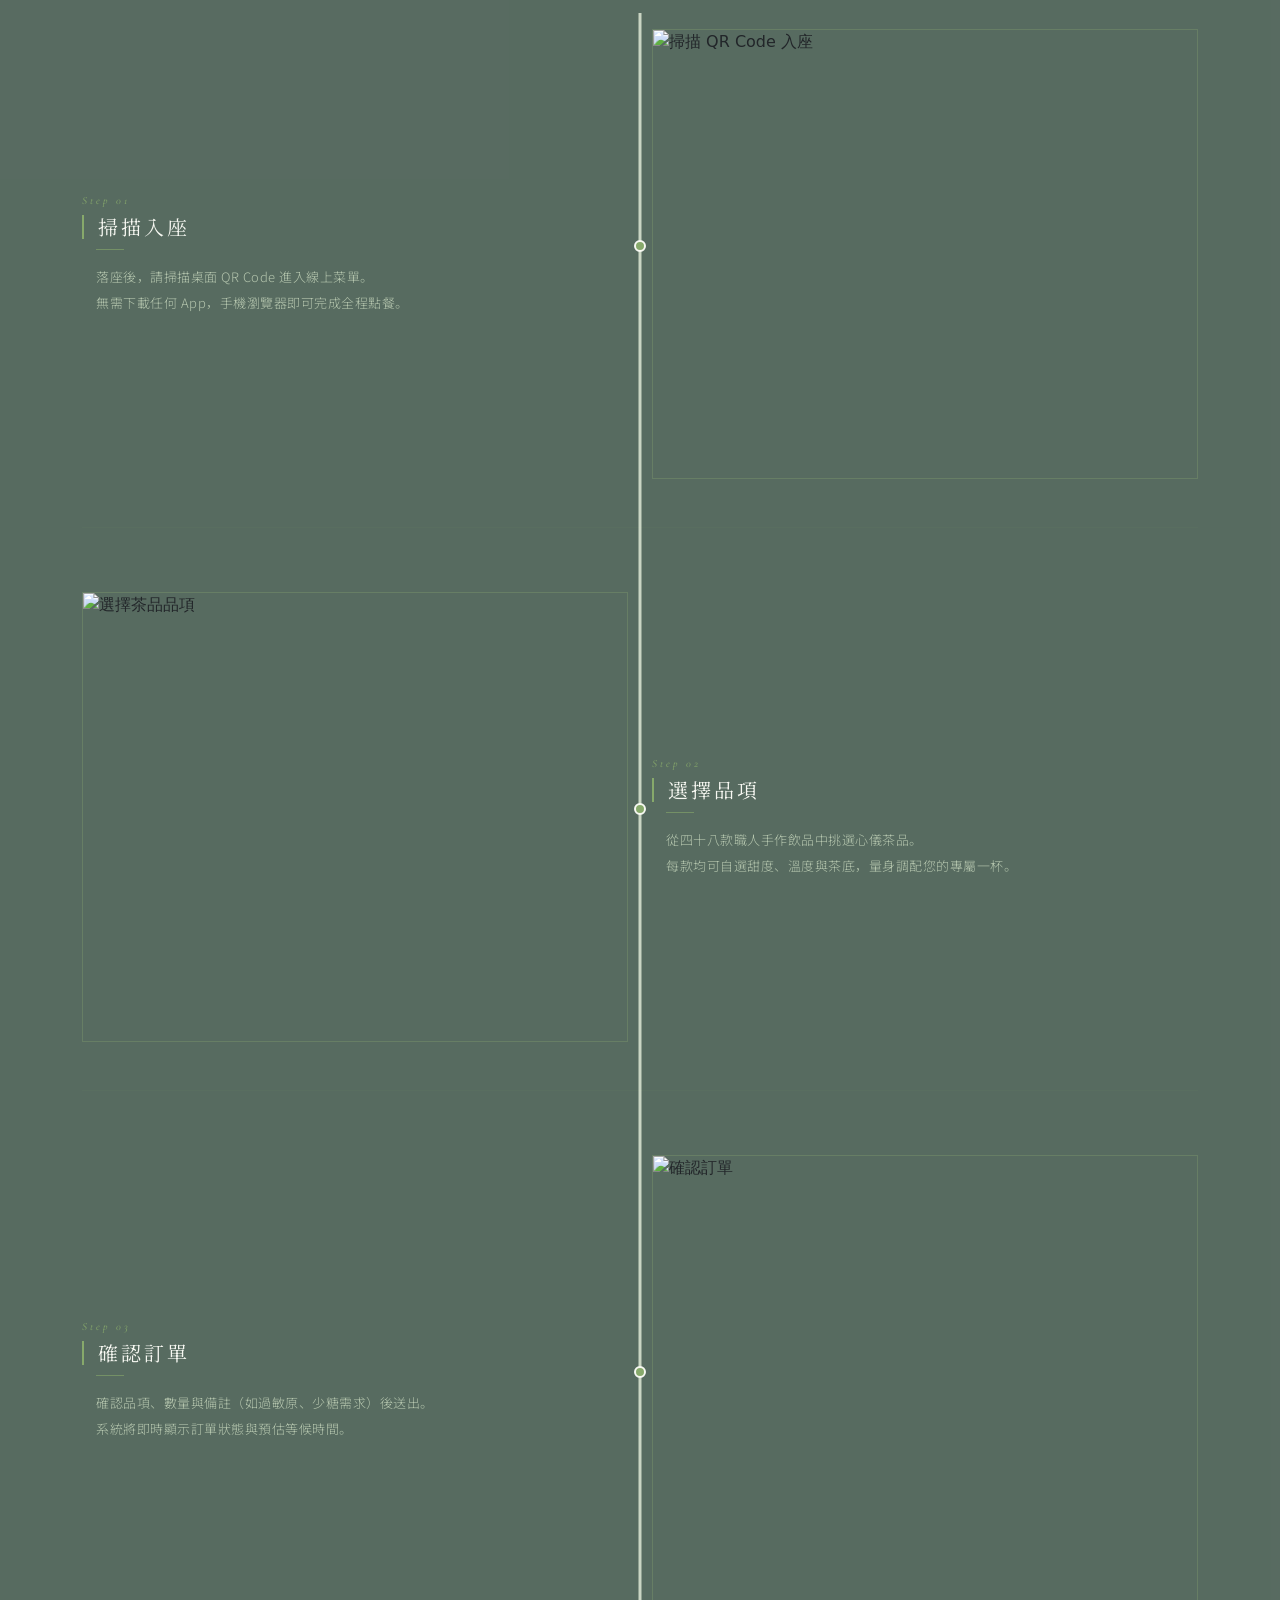
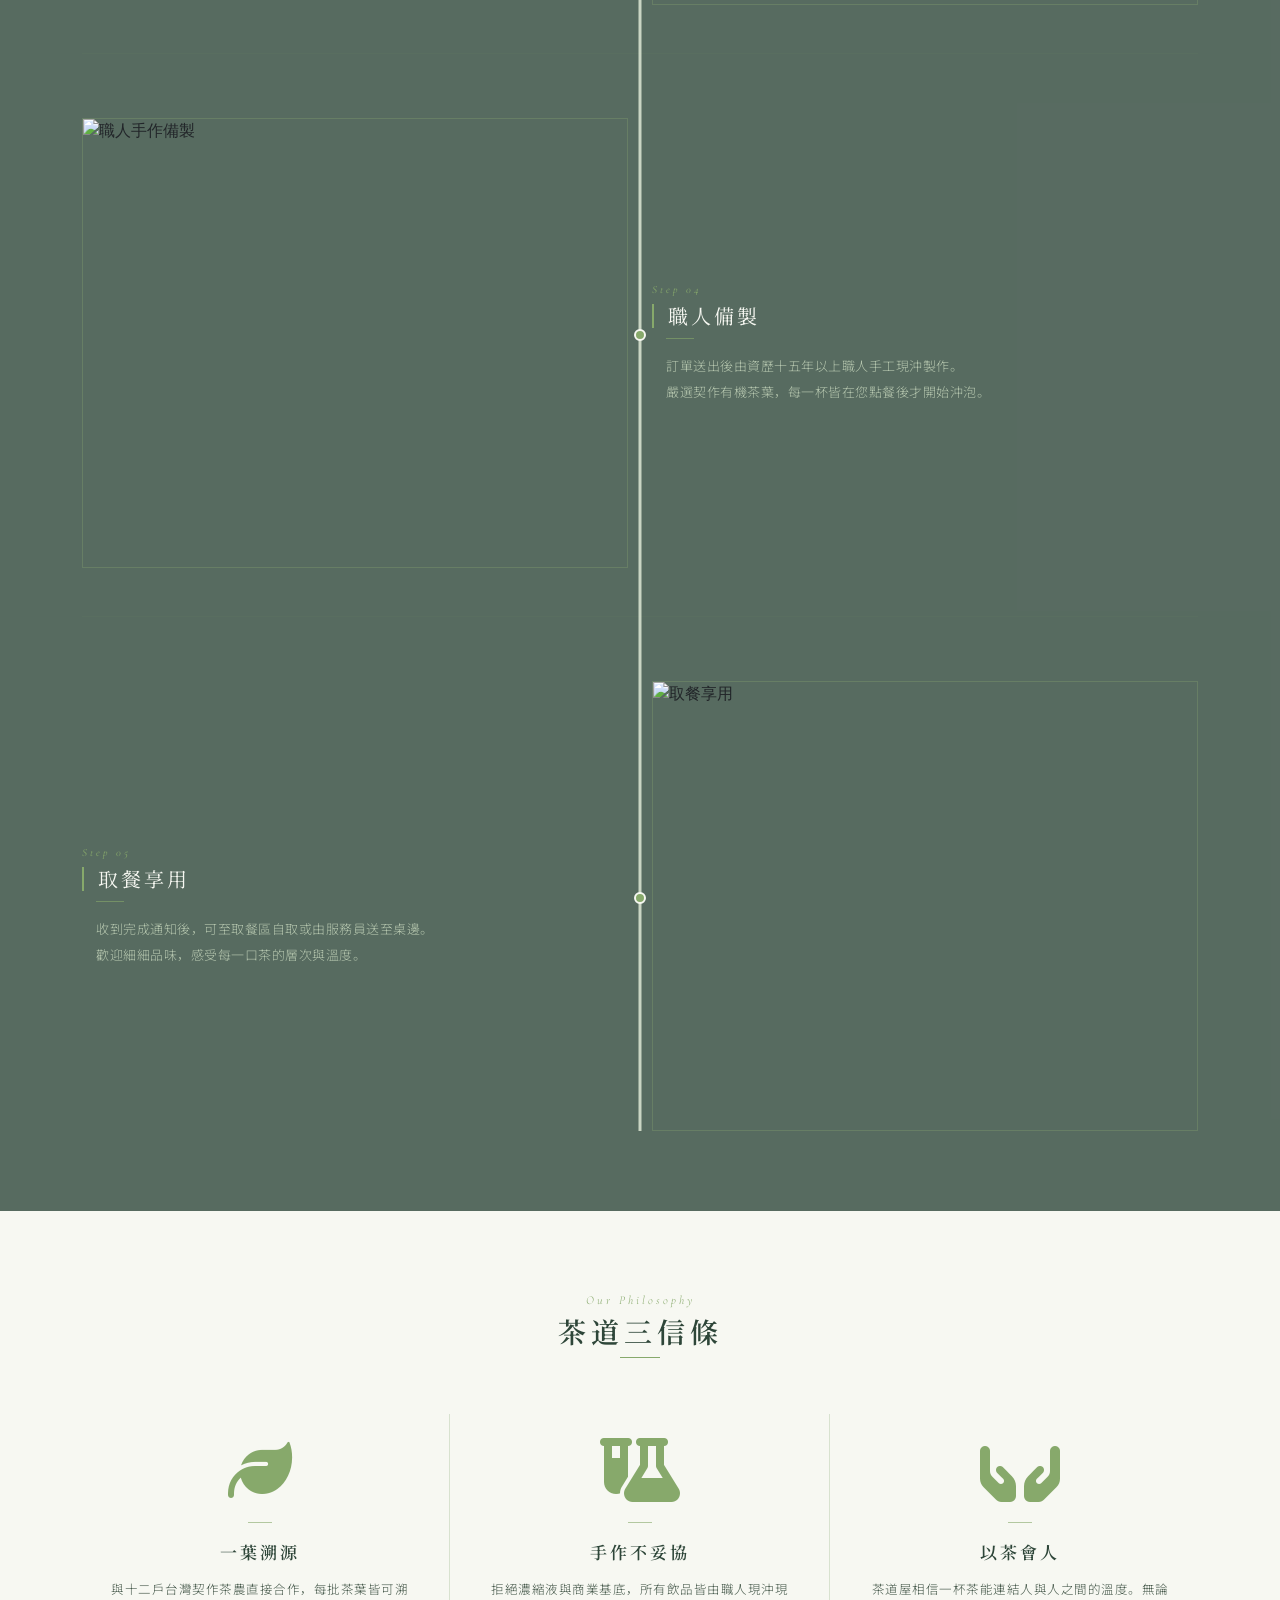
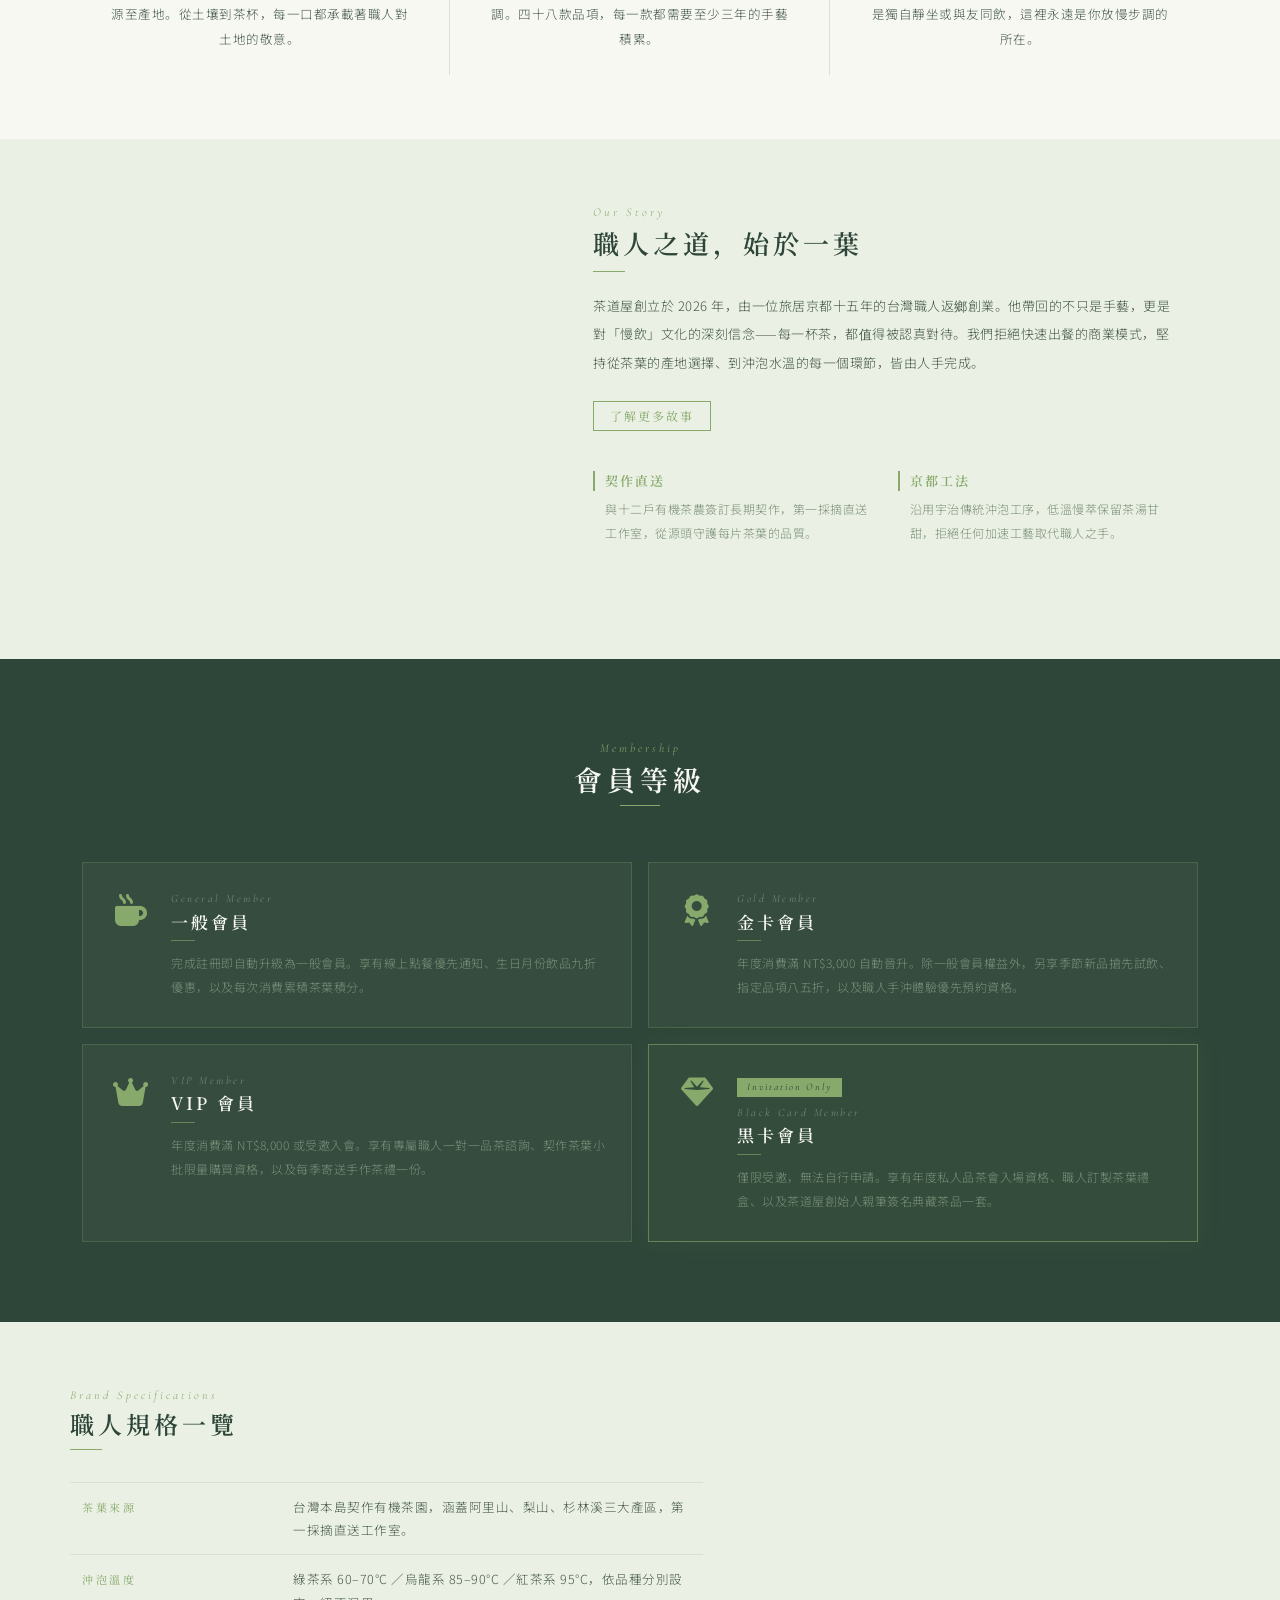
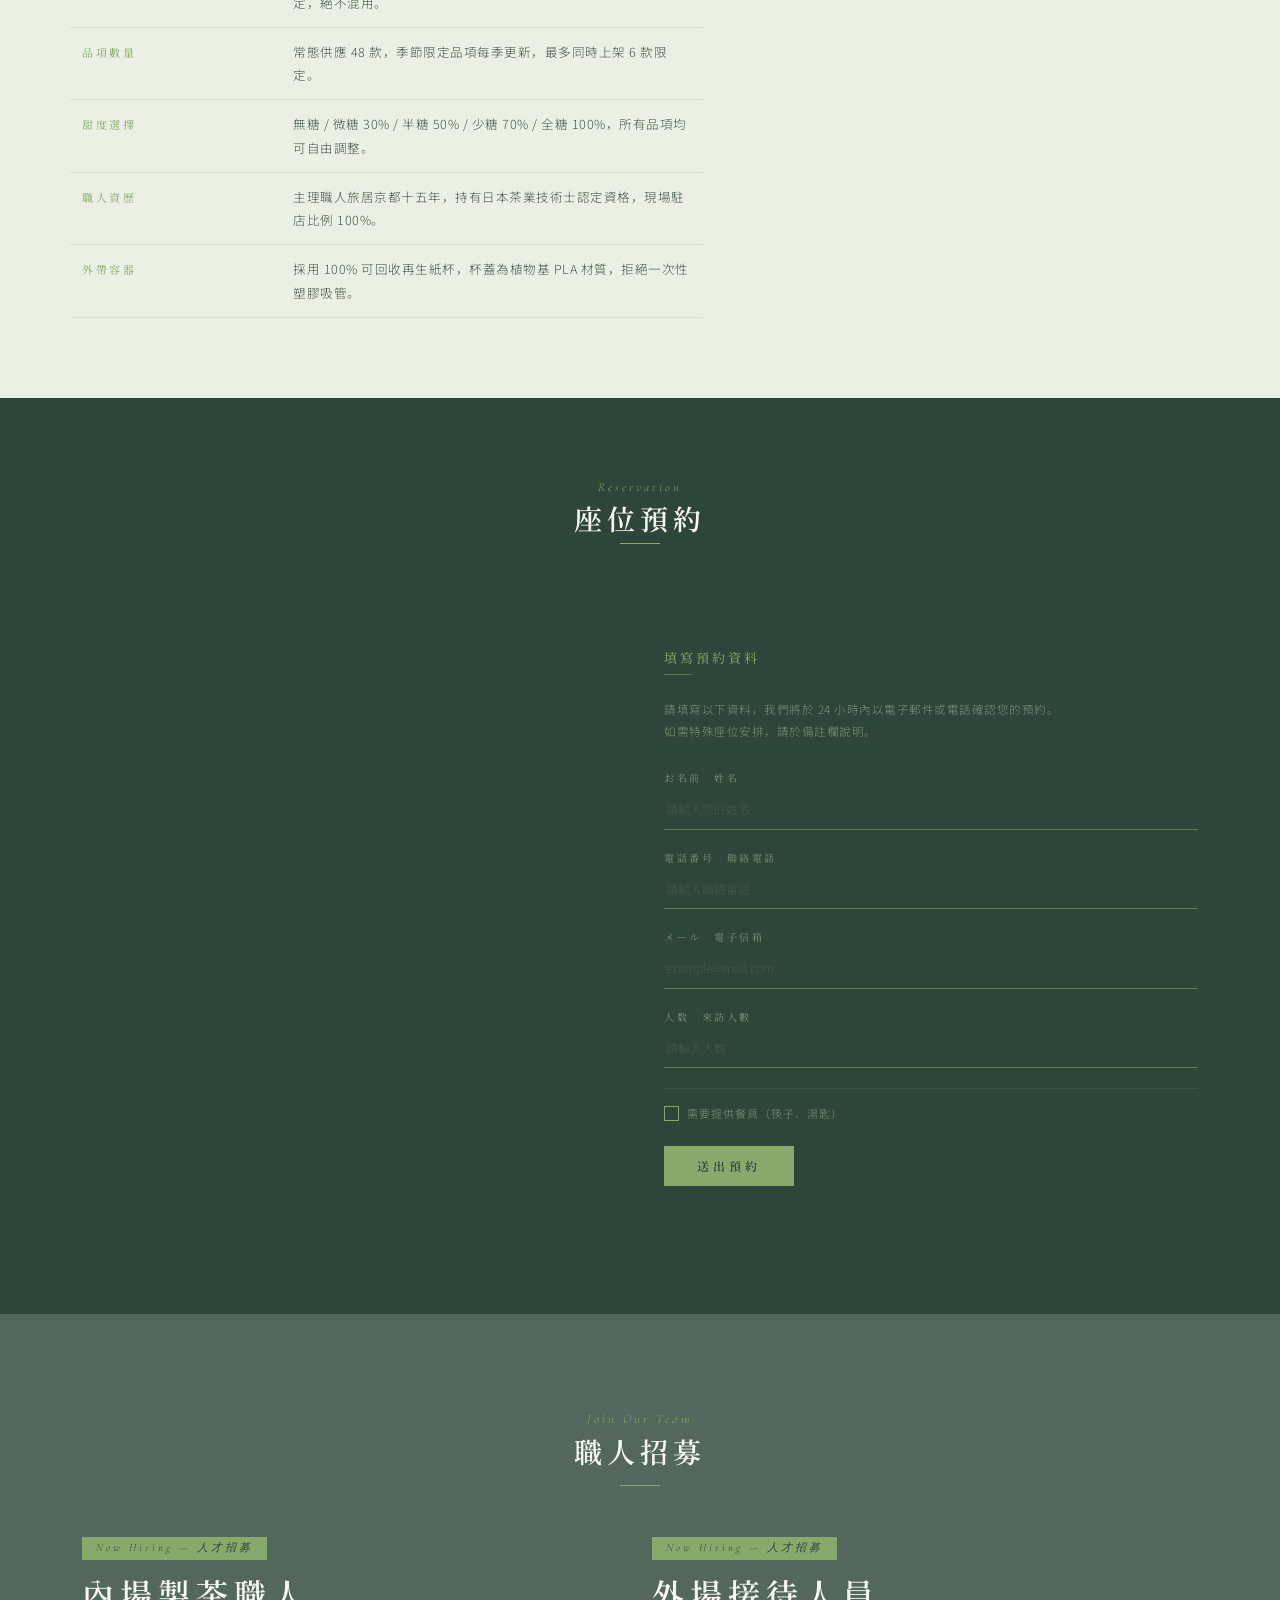
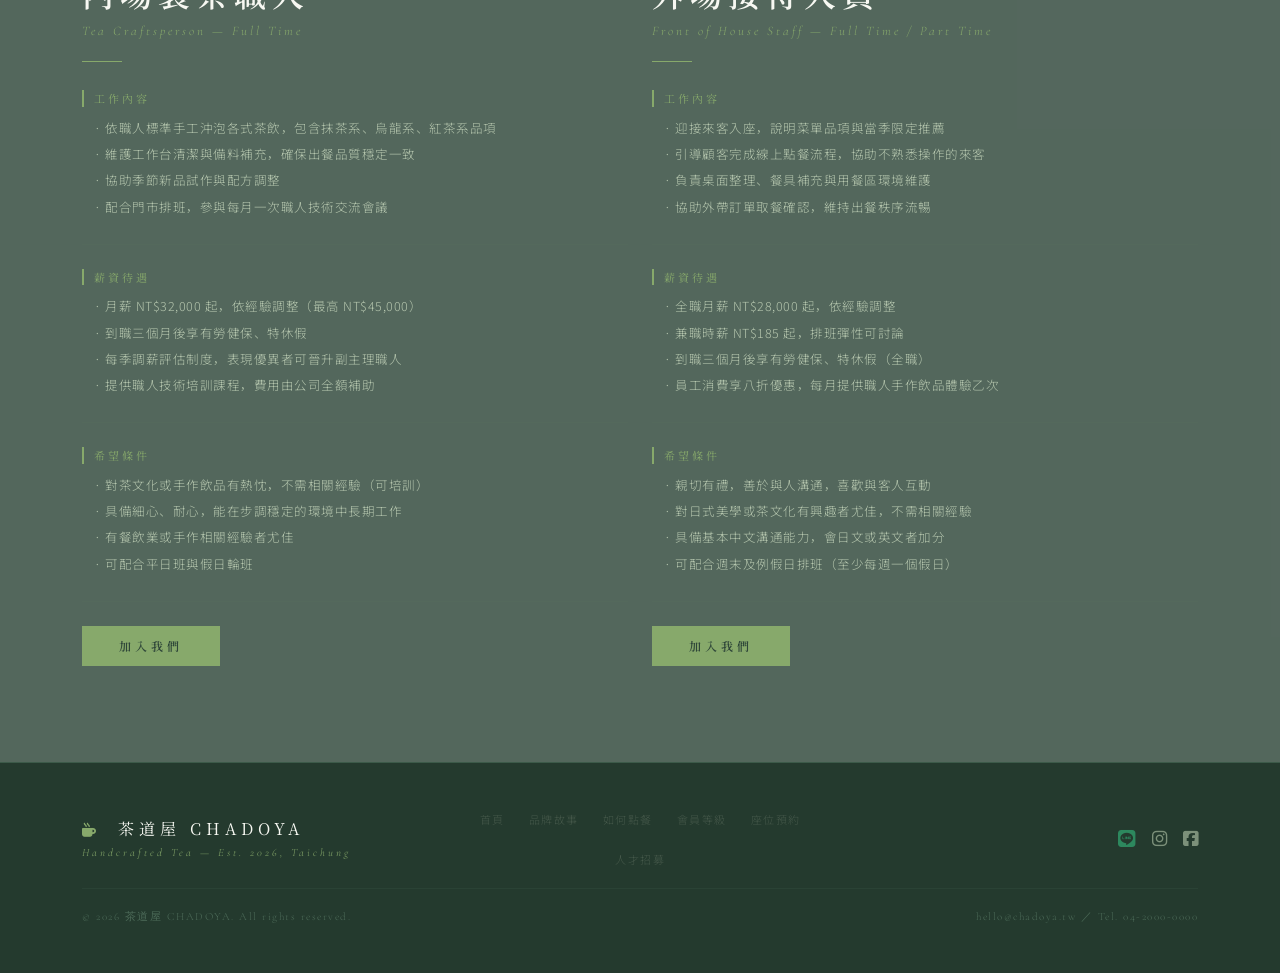
==== commit cdb099c7: "0813" ====
--- a/index.html
+++ b/index.html
@@ -793,7 +793,7 @@
         /* ── 圖片 ── */
         .s05-img {
             width: 100%;
-            height: 260px;
+            height: 450px;
             object-fit: cover;
             display: block;
             filter: saturate(0.9) brightness(1.02);
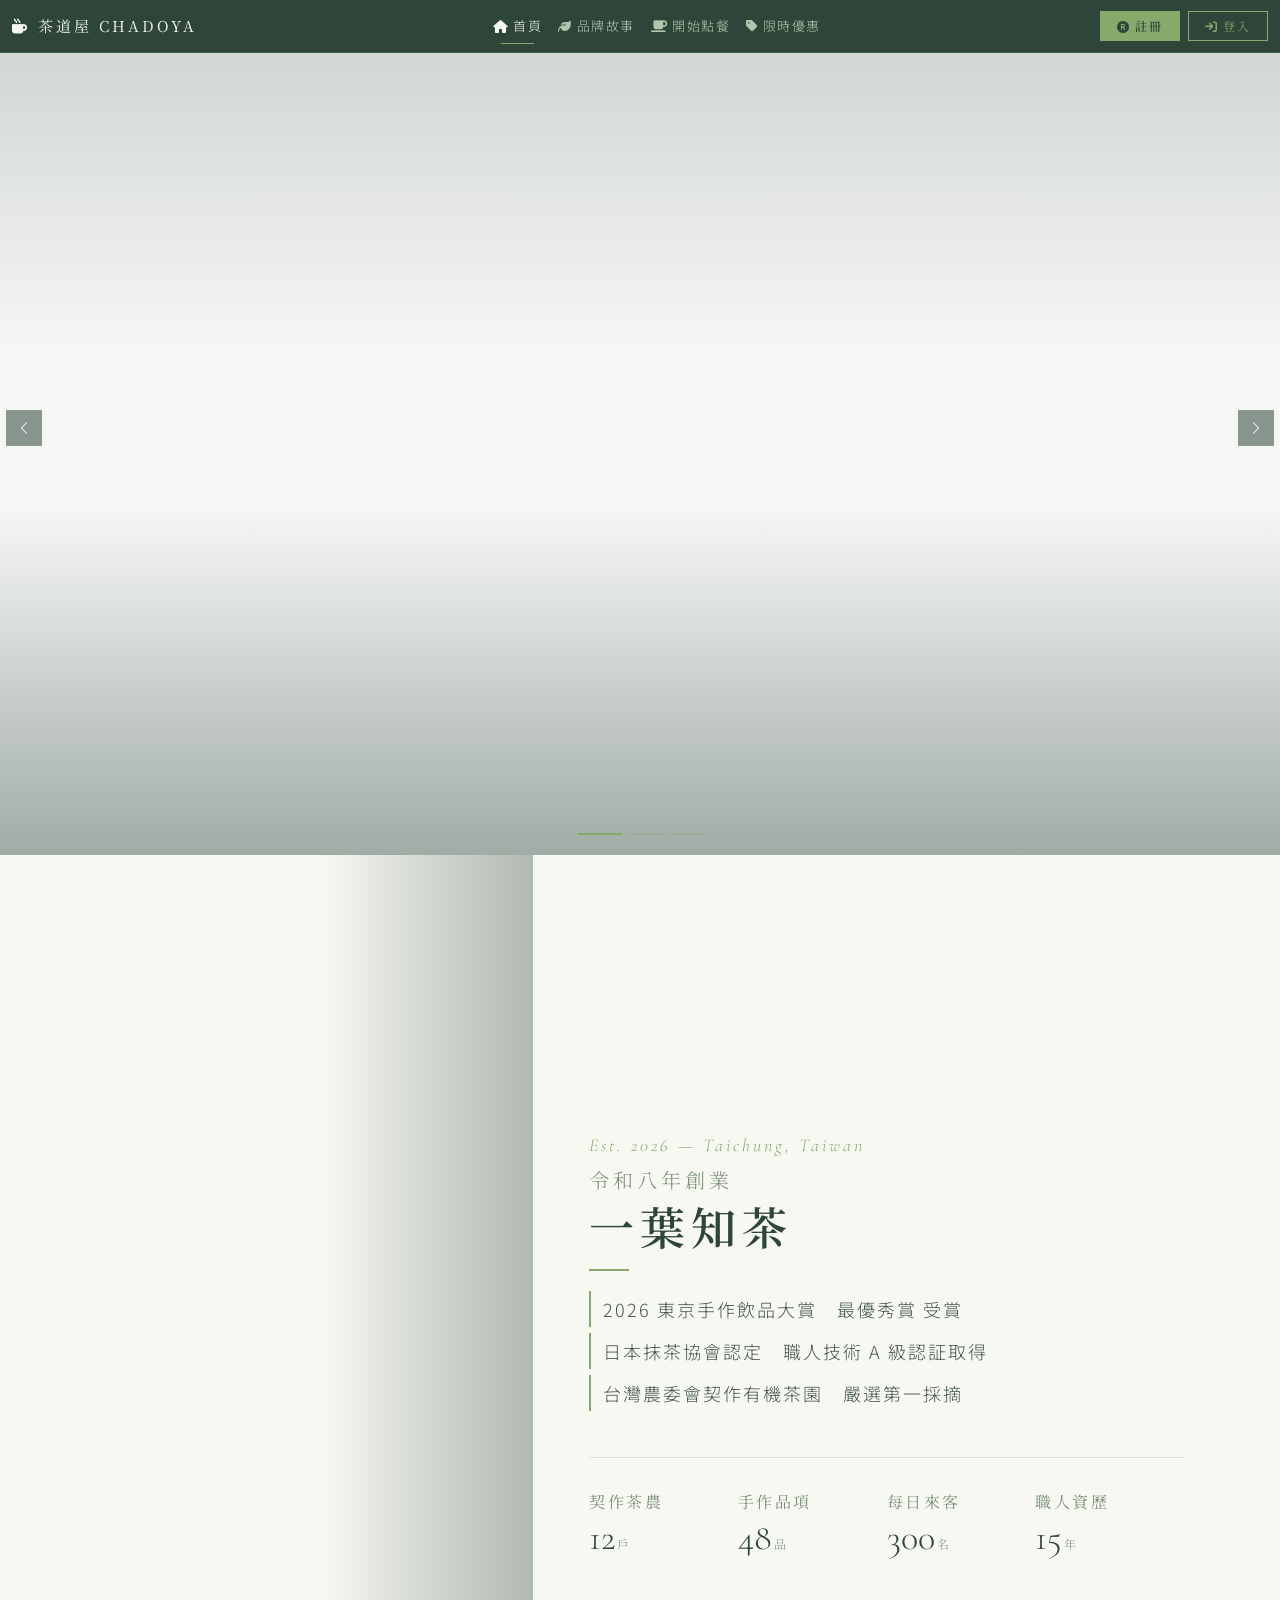
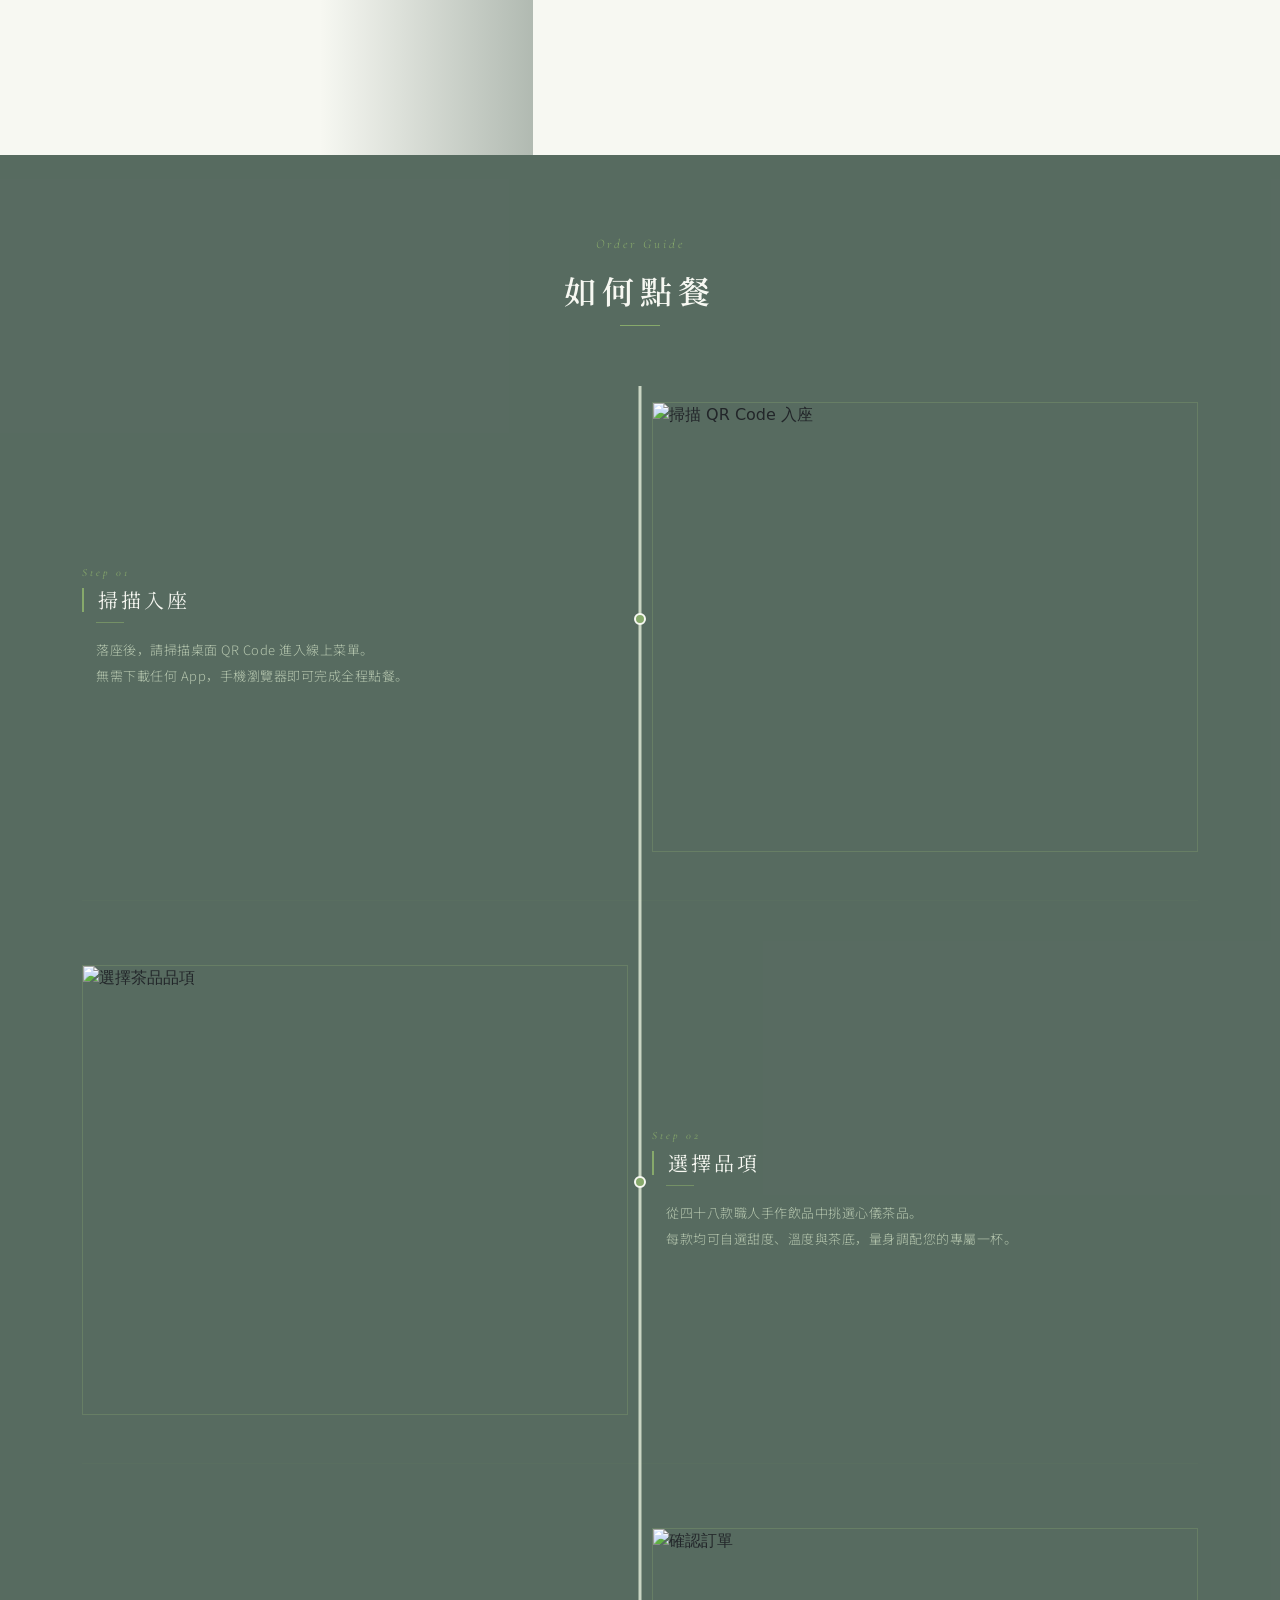
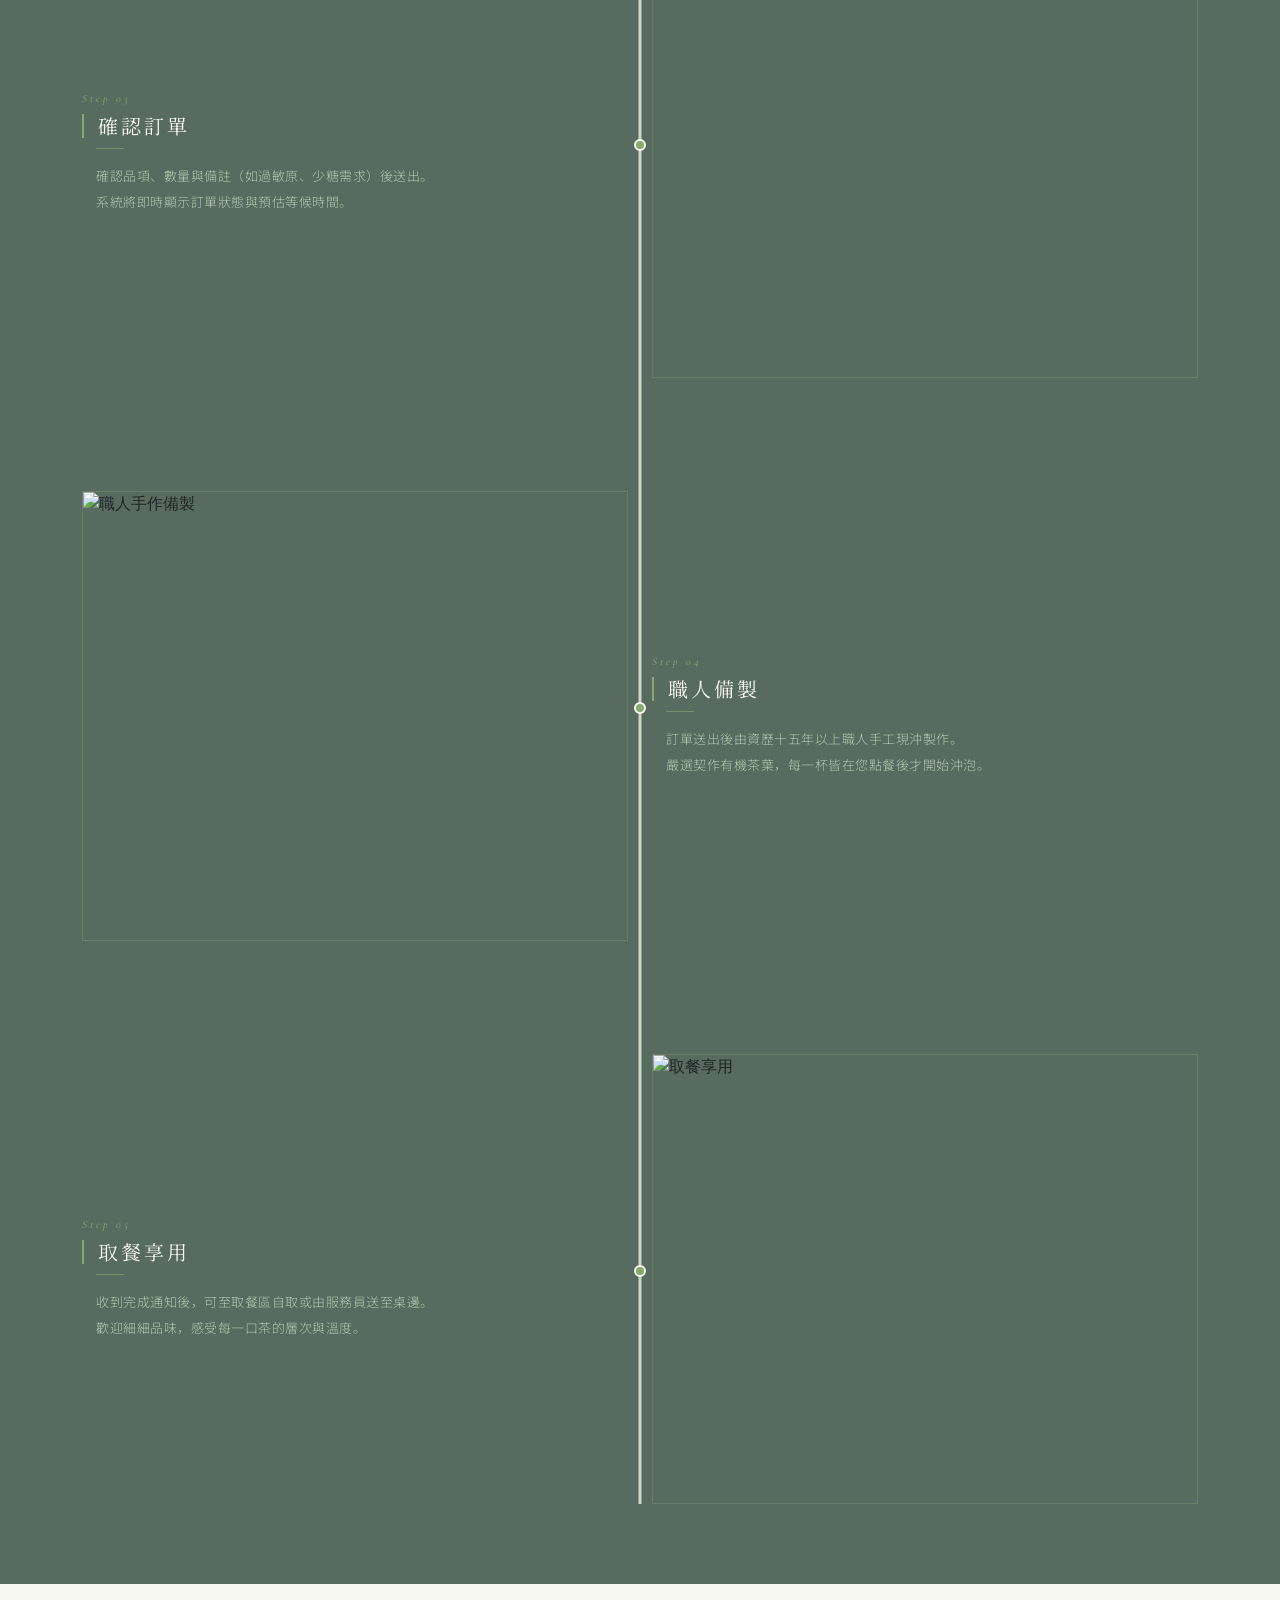
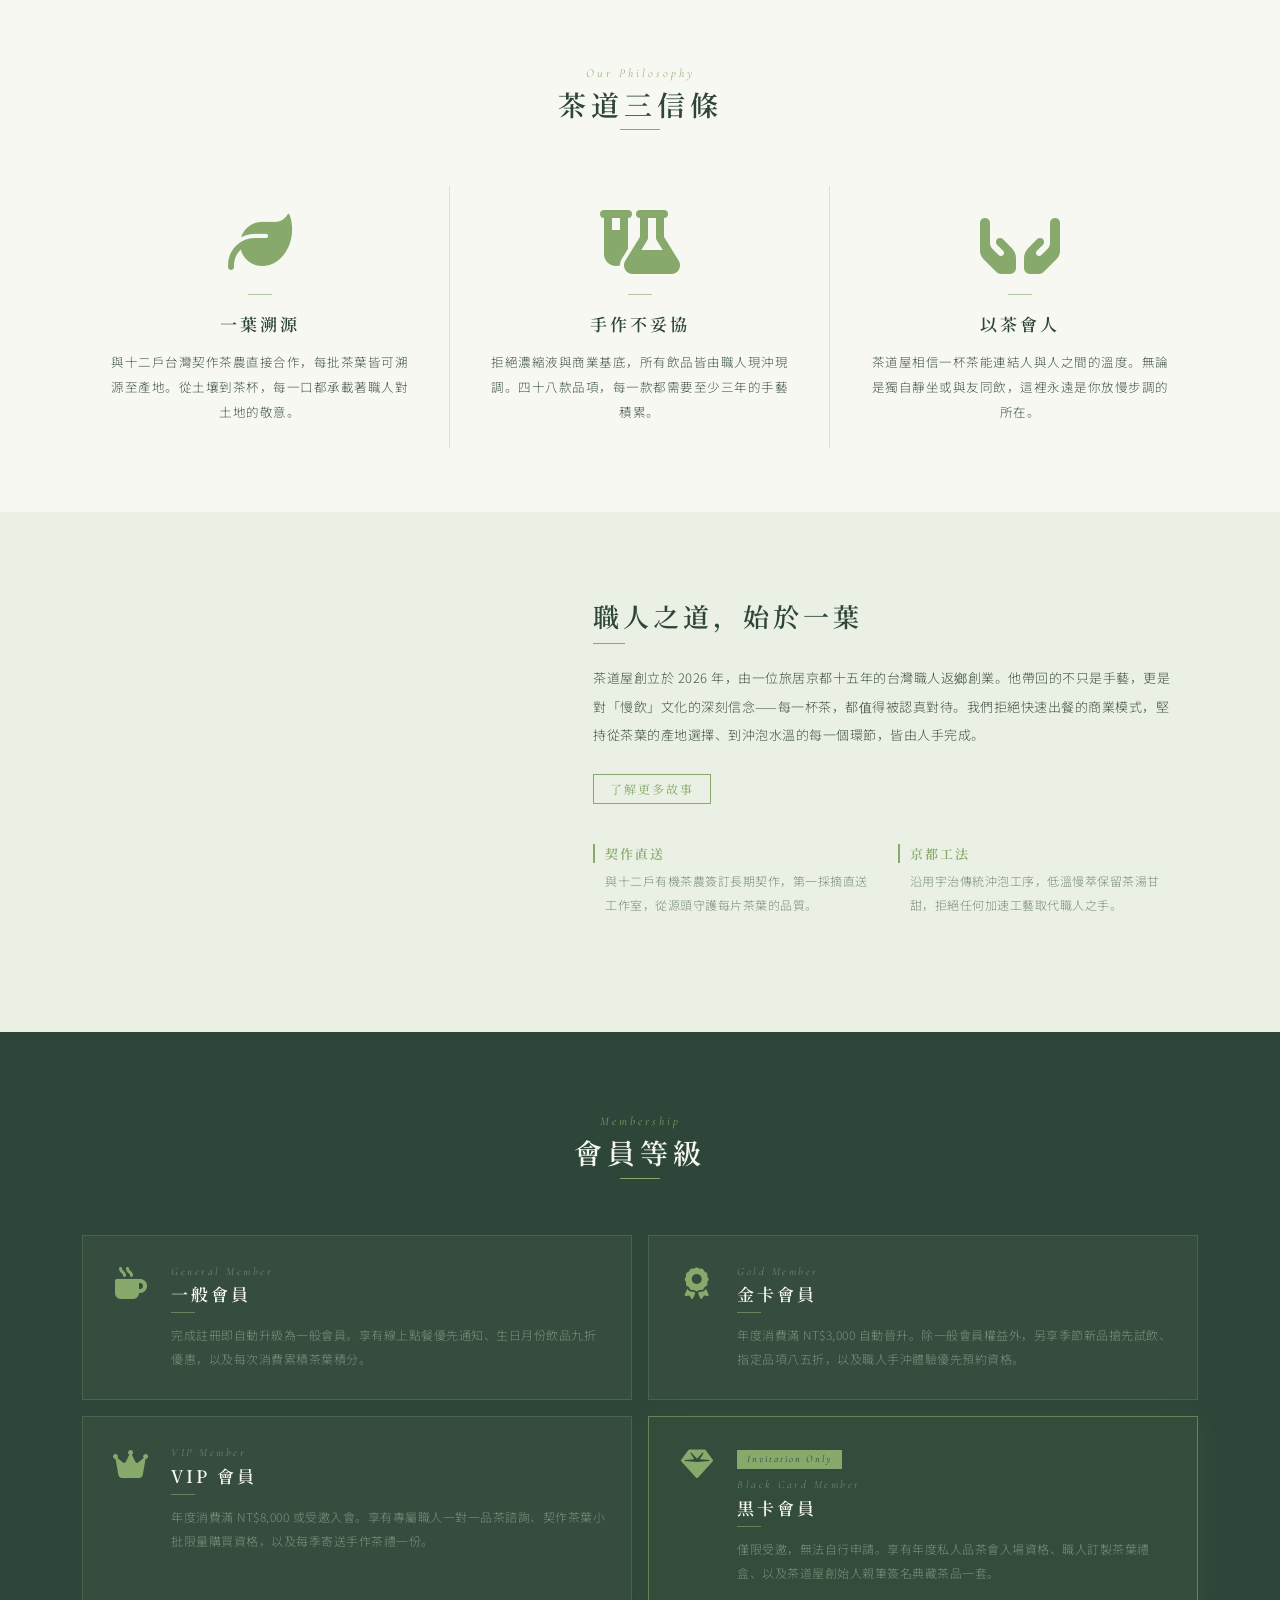
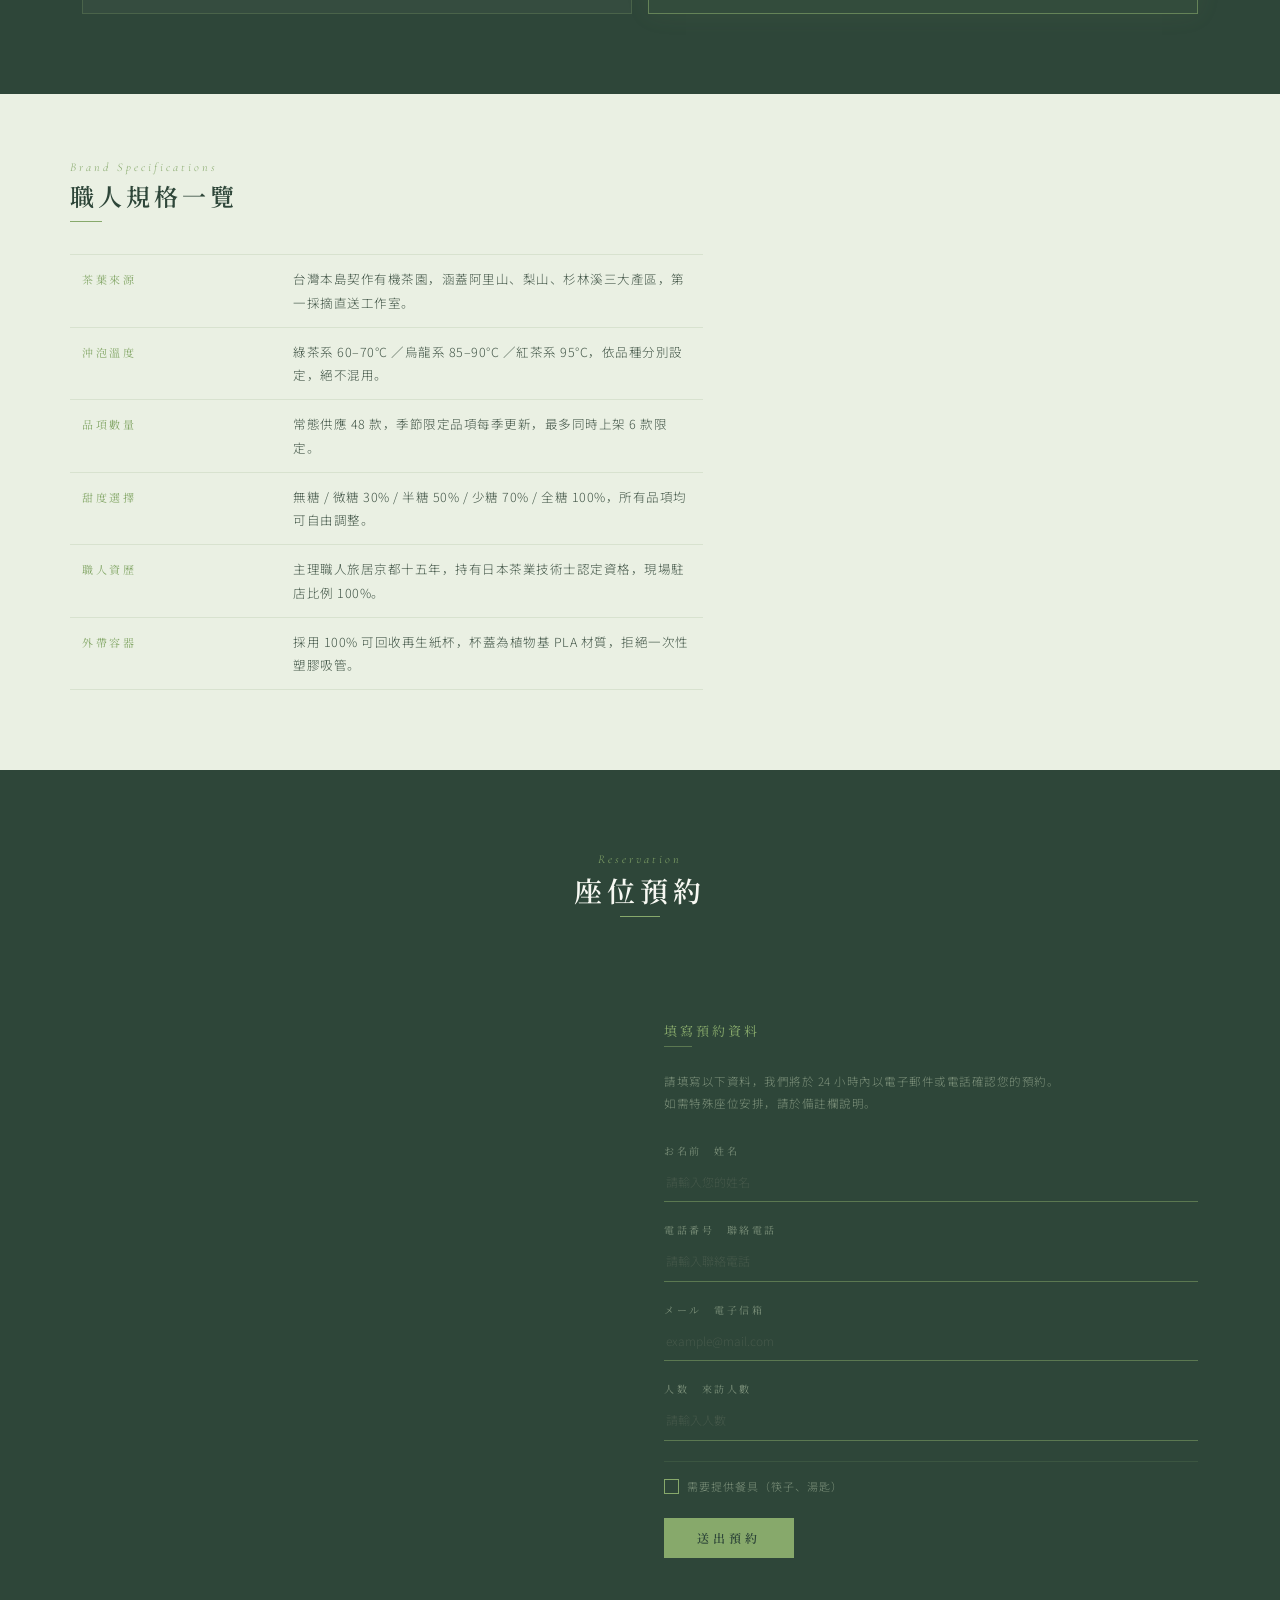
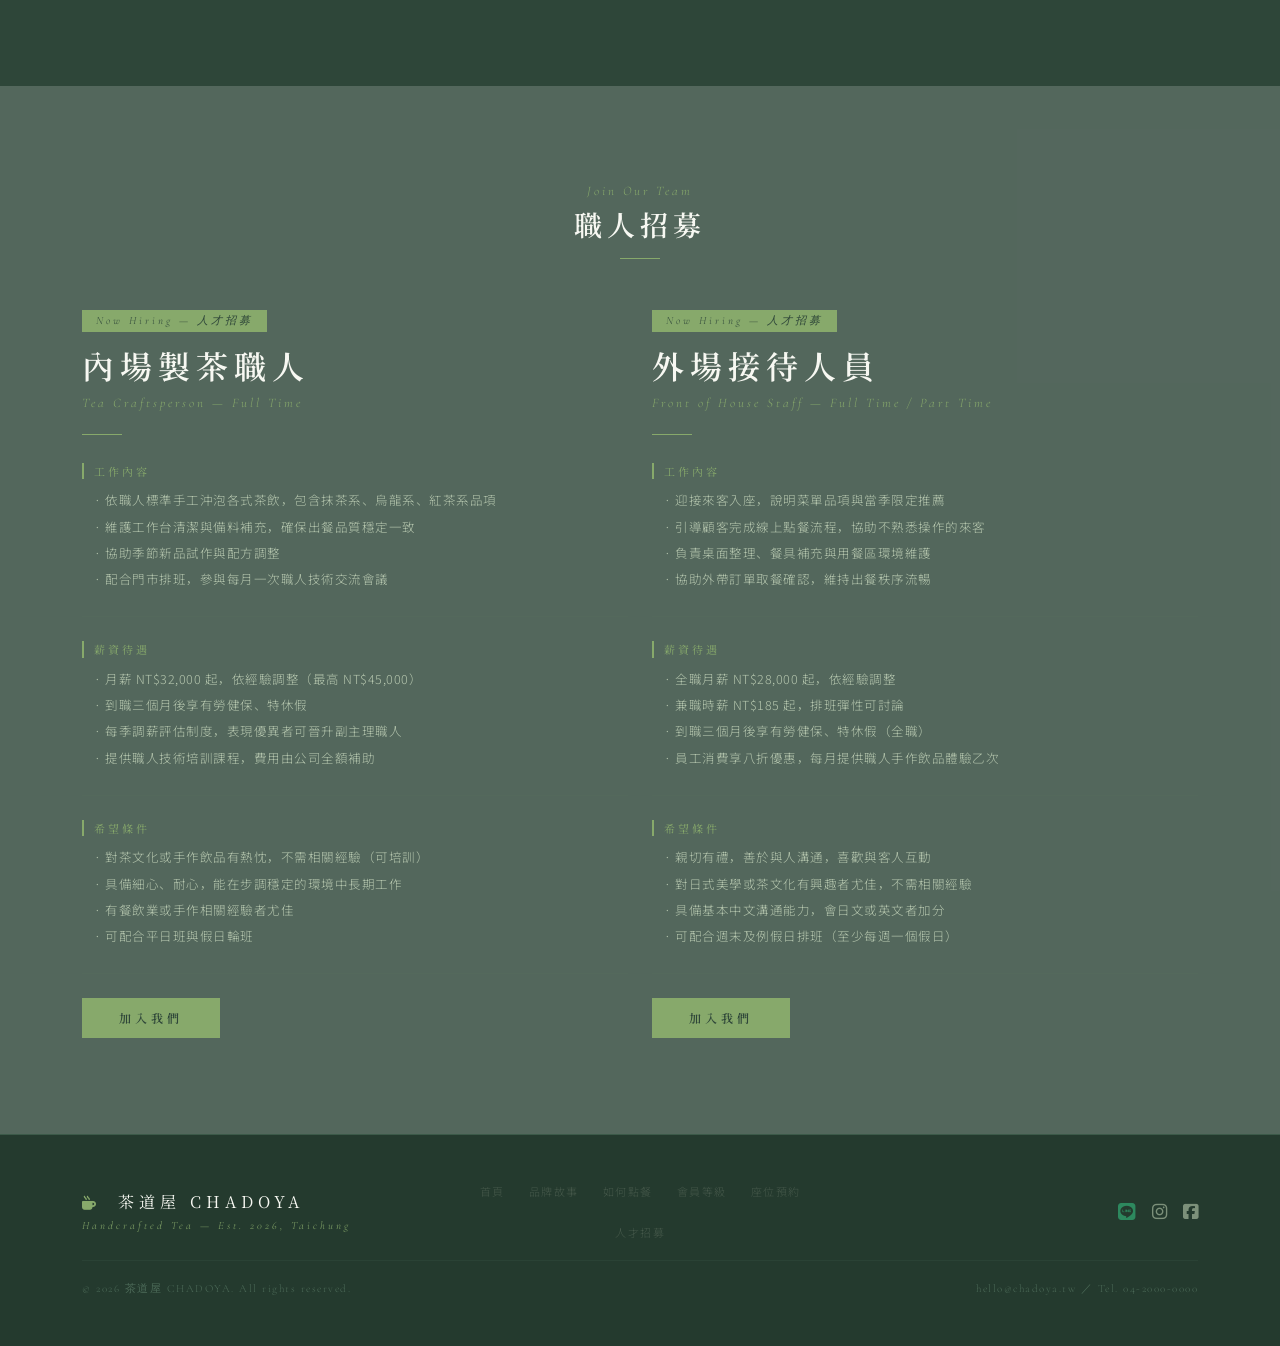
==== commit 52bced73: "padd" ====
--- a/index.html
+++ b/index.html
@@ -11,1571 +11,10 @@
     <link href="https://cdn.jsdelivr.net/npm/bootstrap@5.3.3/dist/css/bootstrap.min.css" rel="stylesheet">
     <link rel="stylesheet" href="https://cdnjs.cloudflare.com/ajax/libs/font-awesome/6.5.1/css/all.min.css">
     <link rel="stylesheet" href="https://cdnjs.cloudflare.com/ajax/libs/animate.css/4.1.1/animate.min.css" />
+    <link rel="stylesheet" href="chadoya.css">
     <title>茶道屋 CHADOYA — 日式手作飲品</title>
 
-    <style>
-        /* =====================================================
-           配色 Design Tokens ── 清新日系（抹茶 × 白練）
-           深松綠  #2e4639  主色（原墨褐 #1a1208）
-           抹茶綠  #87a96b  強調色（原金 #c9a84c）
-           淺抹茶  #9dbd82  hover（原 #e8c060）
-           白練    #f7f8f2  主背景（原米白 #f5f0e8）
-           淡若葉  #eaf0e3  次背景（原 #ede8dc）
-           灰綠    #45584a  內文 ／ #7c907a 弱化文字
-           ===================================================== */
-
-        /* ===== 動畫全域設定（WOW.js + animate.css）===== */
-
-        :root {
-            --animate-duration: 0.9s;
-            /* 統一節奏，比 animate.css 預設 1s 略快，收斂不拖沓 */
-            --animate-delay: 0.15s;
-        }
-
-        /* fadeInLeft / fadeInRight 等位移類動畫，先擋掉可能產生的橫向捲軸 */
-        html,
-        body {
-            overflow-x: hidden;
-        }
-
-        /* fallback：JS 若載入失敗，內容仍看得到（WOW 會用 inline style 蓋掉這行） */
-        .wow {
-            visibility: visible;
-        }
-
-        /* 尊重使用者的系統偏好，關閉動畫 */
-        @media (prefers-reduced-motion: reduce) {
-
-            .wow,
-            .animate__animated {
-                animation: none !important;
-                visibility: visible !important;
-            }
-        }
-
-        /* ===== registerModal 自訂風格 ===== */
-
-        /* 背景遮罩加深，搭配深松綠 */
-        #rigisterModal .modal-dialog {
-            max-width: 720px;
-        }
-
-        #rigisterModal .modal-content {
-            border: 1px solid #87a96b;
-            border-radius: 2px;
-            background: #f7f8f2;
-            font-family: 'Noto Sans JP', sans-serif;
-            color: #2e4639;
-            overflow: hidden;
-        }
-
-        /* ── Header ── */
-        #rigisterModal .modal-header {
-            background: #2e4639;
-            border-bottom: 2px solid #87a96b;
-            padding: 1rem 1.5rem;
-            display: flex;
-            align-items: center;
-            gap: 12px;
-        }
-
-        .cha-stamp {
-            width: 38px;
-            height: 38px;
-            border: 2px solid #87a96b;
-            border-radius: 2px;
-            display: flex;
-            align-items: center;
-            justify-content: center;
-            font-family: 'Noto Serif JP', serif;
-            font-size: 10px;
-            color: #87a96b;
-            letter-spacing: 0.5px;
-            line-height: 1.3;
-            text-align: center;
-            flex-shrink: 0;
-        }
-
-        .cha-title-wrap {
-            display: flex;
-            flex-direction: column;
-            gap: 2px;
-        }
-
-        .cha-title-jp {
-            font-family: 'Noto Serif JP', serif;
-            font-size: 17px;
-            font-weight: 400;
-            color: #f7f8f2;
-            letter-spacing: 4px;
-            margin: 0;
-        }
-
-        .cha-title-en {
-            font-family: 'Cormorant Garamond', serif;
-            font-style: italic;
-            font-size: 11px;
-            font-weight: 300;
-            color: #87a96b;
-            letter-spacing: 2px;
-        }
-
-        #rigisterModal .btn-close {
-            filter: invert(70%) sepia(20%) saturate(400%) hue-rotate(60deg);
-            opacity: 0.6;
-            margin-left: auto;
-        }
-
-        #rigisterModal .btn-close:hover {
-            opacity: 1;
-        }
-
-        /* ── Body ── */
-        #rigisterModal .modal-body {
-            padding: 0;
-            background: #f7f8f2;
-        }
-
-        #rigisterModal .modal-body .row {
-            margin: 0;
-        }
-
-        /* 左欄：條款 */
-        .cha-terms-col {
-            padding: 1.4rem 1.25rem 1.4rem 1.5rem;
-            background: #eaf0e3;
-            border-right: 1px solid #d8e2cf;
-        }
-
-        .cha-section-label {
-            font-family: 'Noto Serif JP', serif;
-            font-size: 11px;
-            font-weight: 400;
-            color: #7c907a;
-            letter-spacing: 3px;
-            margin-bottom: 12px;
-            display: flex;
-            align-items: center;
-            gap: 8px;
-        }
-
-        .cha-section-label::after {
-            content: '';
-            flex: 1;
-            height: 1px;
-            background: #87a96b;
-            opacity: 0.45;
-        }
-
-        .cha-terms-text {
-            font-size: 11.5px;
-            color: #45584a;
-            line-height: 1.9;
-            font-weight: 300;
-        }
-
-        .cha-terms-text p {
-            margin: 0 0 9px;
-            padding-bottom: 9px;
-            border-bottom: 1px solid #d8e2cf;
-        }
-
-        .cha-terms-text p:last-child {
-            border-bottom: none;
-            margin-bottom: 0;
-            padding-bottom: 0;
-        }
-
-        /* 右欄：表單 */
-        .cha-form-col {
-            padding: 1.4rem 1.5rem 1.4rem 1.25rem;
-            background: #f7f8f2;
-        }
-
-        .cha-field {
-            margin-bottom: 11px;
-        }
-
-        .cha-label {
-            display: block;
-            font-family: 'Noto Serif JP', serif;
-            font-size: 10px;
-            color: #7c907a;
-            letter-spacing: 2.5px;
-            margin-bottom: 4px;
-        }
-
-        .cha-input {
-            width: 100%;
-            padding: 7px 10px;
-            background: #f7f8f2;
-            border: none;
-            border-bottom: 1px solid #87a96b;
-            border-radius: 0;
-            font-size: 13px;
-            color: #2e4639;
-            font-family: 'Noto Sans JP', sans-serif;
-            font-weight: 300;
-            outline: none;
-            transition: border-color 0.2s, background 0.2s;
-            box-sizing: border-box;
-        }
-
-        .cha-input:focus {
-            border-bottom-color: #2e4639;
-            background: #ffffff;
-        }
-
-        .cha-input::placeholder {
-            color: #a7bba0;
-            font-size: 12px;
-        }
-
-        /* Checkbox 行 */
-        .cha-check-row {
-            display: flex;
-            align-items: center;
-            gap: 8px;
-            margin-top: 14px;
-            padding-top: 12px;
-            border-top: 1px solid #d8e2cf;
-        }
-
-        .cha-check {
-            width: 15px;
-            height: 15px;
-            border: 1px solid #87a96b;
-            background: #f7f8f2;
-            appearance: none;
-            -webkit-appearance: none;
-            flex-shrink: 0;
-            cursor: pointer;
-            position: relative;
-            border-radius: 0;
-            margin: 0;
-        }
-
-        .cha-check:checked {
-            background: #2e4639;
-        }
-
-        .cha-check:checked::after {
-            content: '✓';
-            position: absolute;
-            top: -1px;
-            left: 1px;
-            font-size: 11px;
-            color: #87a96b;
-        }
-
-        .cha-check-label {
-            font-size: 11px;
-            color: #45584a;
-            letter-spacing: 1px;
-            font-weight: 300;
-            cursor: pointer;
-            margin: 0;
-        }
-
-        /* ===== Navbar 自訂配色 ===== */
-
-        .cha-navbar {
-            background-color: #2e4639 !important;
-            border-bottom: 1px solid #3c5a49;
-            font-family: 'Noto Sans JP', sans-serif;
-            font-weight: 300;
-        }
-
-        .cha-navbar .navbar-brand {
-            font-family: 'Noto Serif JP', serif;
-            font-size: 15px;
-            font-weight: 400;
-            color: #f7f8f2 !important;
-            letter-spacing: 3px;
-        }
-
-        .cha-navbar .navbar-brand:hover {
-            color: #87a96b !important;
-        }
-
-        .cha-navbar .nav-link {
-            font-size: 13px;
-            color: #b4c5ad !important;
-            letter-spacing: 1.5px;
-            padding: 0.5rem 1rem;
-            position: relative;
-            transition: color 0.2s;
-        }
-
-        .cha-navbar .nav-link::after {
-            content: '';
-            position: absolute;
-            bottom: 0;
-            left: 1rem;
-            right: 1rem;
-            height: 1px;
-            background: #87a96b;
-            transform: scaleX(0);
-            transition: transform 0.2s;
-        }
-
-        .cha-navbar .nav-link:hover,
-        .cha-navbar .nav-link.active {
-            color: #f7f8f2 !important;
-        }
-
-        .cha-navbar .nav-link:hover::after,
-        .cha-navbar .nav-link.active::after {
-            transform: scaleX(1);
-        }
-
-        /* dropdown */
-        .cha-navbar .dropdown-menu {
-            background: #2e4639;
-            border: 1px solid #3c5a49;
-            border-top: 2px solid #87a96b;
-            border-radius: 0;
-            padding: 0.25rem 0;
-        }
-
-        .cha-navbar .dropdown-item {
-            font-size: 12px;
-            color: #b4c5ad;
-            letter-spacing: 1.5px;
-            font-family: 'Noto Sans JP', sans-serif;
-            font-weight: 300;
-            padding: 0.5rem 1.25rem;
-            transition: color 0.2s, background 0.2s;
-        }
-
-        .cha-navbar .dropdown-item:hover,
-        .cha-navbar .dropdown-item.active,
-        .cha-navbar .dropdown-item:active {
-            background: #3c5a49;
-            color: #87a96b;
-        }
-
-        /* toggler */
-        .cha-navbar .navbar-toggler {
-            border-color: #4c6a58;
-        }
-
-        .cha-navbar .navbar-toggler-icon {
-            background-image: url("data:image/svg+xml,%3csvg xmlns='http://www.w3.org/2000/svg' viewBox='0 0 30 30'%3e%3cpath stroke='%2387a96b' stroke-linecap='round' stroke-miterlimit='10' stroke-width='2' d='M4 7h22M4 15h22M4 23h22'/%3e%3c/svg%3e");
-        }
-
-        /* 按鈕：註冊 */
-        .cha-btn-register {
-            background: #87a96b;
-            border: 1px solid #87a96b;
-            color: #2e4639;
-            font-family: 'Noto Serif JP', serif;
-            font-size: 12px;
-            font-weight: 600;
-            letter-spacing: 2px;
-            padding: 5px 16px;
-            border-radius: 0;
-            cursor: pointer;
-            transition: background 0.2s, border-color 0.2s;
-        }
-
-        .cha-btn-register:hover {
-            background: #9dbd82;
-            border-color: #9dbd82;
-        }
-
-        /* 按鈕：登入 */
-        .cha-btn-login {
-            background: none;
-            border: 1px solid #87a96b;
-            color: #87a96b;
-            font-family: 'Noto Serif JP', serif;
-            font-size: 12px;
-            font-weight: 400;
-            letter-spacing: 2px;
-            padding: 5px 16px;
-            border-radius: 0;
-            cursor: pointer;
-            transition: background 0.2s, color 0.2s;
-        }
-
-        .cha-btn-login:hover {
-            background: #87a96b;
-            color: #2e4639;
-        }
-
-        /* ── Footer ── */
-        #rigisterModal .modal-footer {
-            background: #2e4639;
-            border-top: 1px solid #3c5a49;
-            padding: 0.85rem 1.5rem;
-            gap: 8px;
-        }
-
-        .cha-btn-cancel {
-            background: none;
-            border: 1px solid #4c6a58;
-            color: #7c907a;
-            font-family: 'Noto Serif JP', serif;
-            font-size: 12px;
-            letter-spacing: 3px;
-            padding: 6px 18px;
-            border-radius: 0;
-            cursor: pointer;
-            transition: border-color 0.2s, color 0.2s;
-        }
-
-        .cha-btn-cancel:hover {
-            border-color: #7c907a;
-            color: #87a96b;
-        }
-
-        .cha-btn-confirm {
-            background: #87a96b;
-            border: 1px solid #87a96b;
-            color: #2e4639;
-            font-family: 'Noto Serif JP', serif;
-            font-size: 12px;
-            font-weight: 600;
-            letter-spacing: 3px;
-            padding: 6px 22px;
-            border-radius: 0;
-            cursor: pointer;
-            transition: background 0.2s;
-        }
-
-        .cha-btn-confirm:hover {
-            background: #9dbd82;
-            border-color: #9dbd82;
-        }
-
-        /* ===== loginModal 自訂風格 ===== */
-
-        #loginModal .modal-dialog {
-            max-width: 380px;
-        }
-
-        #loginModal .modal-content {
-            border: 1px solid #87a96b;
-            border-radius: 2px;
-            background: #f7f8f2;
-            font-family: 'Noto Sans JP', sans-serif;
-            color: #2e4639;
-            overflow: hidden;
-        }
-
-        #loginModal .modal-header {
-            background: #2e4639;
-            border-bottom: 2px solid #87a96b;
-            padding: 1rem 1.5rem;
-            display: flex;
-            align-items: center;
-            gap: 12px;
-        }
-
-        .cha-login-stamp {
-            width: 38px;
-            height: 38px;
-            border: 2px solid #87a96b;
-            border-radius: 2px;
-            display: flex;
-            align-items: center;
-            justify-content: center;
-            font-family: 'Noto Serif JP', serif;
-            font-size: 10px;
-            color: #87a96b;
-            letter-spacing: 0.5px;
-            line-height: 1.3;
-            text-align: center;
-            flex-shrink: 0;
-        }
-
-        #loginModal .modal-body {
-            padding: 1.5rem 1.5rem 0.5rem;
-            background: #f7f8f2;
-        }
-
-        #loginModal .modal-footer {
-            background: #2e4639;
-            border-top: 1px solid #3c5a49;
-            padding: 0.85rem 1.5rem;
-            gap: 8px;
-        }
-
-        /* ===== Carousel 配色 ===== */
-
-        .cha-carousel {
-            position: relative;
-        }
-
-        /* 每張圖片疊翠綠漸層，統一色溫 */
-        .cha-carousel .carousel-item::after {
-            content: '';
-            position: absolute;
-            inset: 0;
-            background: linear-gradient(to bottom,
-                    rgba(46, 70, 57, 0.25) 0%,
-                    rgba(46, 70, 57, 0.05) 40%,
-                    rgba(46, 70, 57, 0.05) 60%,
-                    rgba(46, 70, 57, 0.45) 100%);
-            pointer-events: none;
-        }
-
-        /* indicators：抹茶綠細線，active 時加寬 */
-        .cha-carousel .carousel-indicators {
-            margin-bottom: 1.25rem;
-            gap: 6px;
-        }
-
-        .cha-carousel .carousel-indicators [data-bs-target] {
-            width: 28px;
-            height: 2px;
-            border-radius: 0;
-            background-color: rgba(135, 169, 107, 0.4);
-            border: none;
-            transition: background-color 0.3s, width 0.3s;
-            opacity: 1;
-        }
-
-        .cha-carousel .carousel-indicators .active {
-            background-color: #87a96b;
-            width: 44px;
-        }
-
-        /* 控制箭頭：松綠底框 + 抹茶框線 */
-        .cha-carousel .carousel-control-prev,
-        .cha-carousel .carousel-control-next {
-            width: 48px;
-            opacity: 1;
-        }
-
-        .cha-carousel .carousel-control-prev-icon,
-        .cha-carousel .carousel-control-next-icon {
-            width: 36px;
-            height: 36px;
-            background-color: rgba(46, 70, 57, 0.55);
-            border: 1px solid rgba(135, 169, 107, 0.5);
-            border-radius: 0;
-            background-size: 14px;
-            transition: background-color 0.2s, border-color 0.2s;
-        }
-
-        .cha-carousel .carousel-control-prev:hover .carousel-control-prev-icon,
-        .cha-carousel .carousel-control-next:hover .carousel-control-next-icon {
-            background-color: rgba(46, 70, 57, 0.85);
-            border-color: #87a96b;
-        }
-
-        /* 圖片固定高度裁切，加微飽和度壓制 */
-        .cha-carousel .carousel-item img {
-            height: 520px;
-            object-fit: cover;
-            object-position: center;
-            filter: saturate(0.95) brightness(1.02);
-        }
-
-        /* ===== Section 4 | 品牌數據 ===== */
-
-        #s04 {
-            background: #f7f8f2;
-            overflow: hidden;
-        }
-
-        /* ── s04 數字 class 補齊（讓 counterUp 樣式生效） ── */
-        .s04-stat-number01,
-        .s04-stat-number02,
-        .s04-stat-number03,
-        .s04-stat-number04 {
-            font-family: 'Cormorant Garamond', serif;
-            font-size: 36px;
-            font-weight: 300;
-            color: #2e4639;
-            line-height: 1;
-            margin-bottom: 2px;
-        }
-
-        .s04-stat-number01 span,
-        .s04-stat-number02 span,
-        .s04-stat-number03 span,
-        .s04-stat-number04 span {
-            font-family: 'Noto Serif JP', serif;
-            font-size: 12px;
-            font-weight: 300;
-            color: #7c907a;
-            letter-spacing: 1px;
-            margin-left: 2px;
-        }
-
-        /* 左欄圖片 */
-        #s04 .s04-img-col {
-            min-height: 520px;
-            background-image: url(https://images.pexels.com/photos/5946646/pexels-photo-5946646.jpeg);
-            background-position: center;
-            background-size: cover;
-            position: relative;
-        }
-
-        /* 左欄圖片上的翠綠漸層（跟 carousel 統一） */
-        #s04 .s04-img-col::after {
-            content: '';
-            position: absolute;
-            inset: 0;
-            background: linear-gradient(to right,
-                    rgba(46, 70, 57, 0.0) 60%,
-                    rgba(46, 70, 57, 0.35) 100%);
-            pointer-events: none;
-        }
-
-        /* 右欄文字區 */
-        #s04 .s04-text-col {
-            padding: 4rem 3rem 3rem 3.5rem;
-            display: flex;
-            flex-direction: column;
-            justify-content: center;
-        }
-
-        /* 小標籤 */
-        #s04 .s04-eyebrow {
-            font-family: 'Cormorant Garamond', serif;
-            font-style: italic;
-            font-size: 12px;
-            font-weight: 300;
-            color: #87a96b;
-            letter-spacing: 3px;
-            margin-bottom: 6px;
-        }
-
-        /* 主標題 */
-        #s04 .s04-year {
-            font-family: 'Noto Serif JP', serif;
-            font-size: 13px;
-            font-weight: 300;
-            color: #7c907a;
-            letter-spacing: 4px;
-            margin-bottom: 4px;
-        }
-
-        #s04 .s04-headline {
-            font-family: 'Noto Serif JP', serif;
-            font-size: 38px;
-            font-weight: 600;
-            color: #2e4639;
-            letter-spacing: 6px;
-            line-height: 1.2;
-            margin: 0 0 16px;
-        }
-
-        /* 分隔線 */
-        #s04 .s04-divider {
-            width: 40px;
-            height: 2px;
-            background: #87a96b;
-            margin-bottom: 20px;
-        }
-
-        /* 副文案 */
-        #s04 .s04-award {
-            font-family: 'Noto Sans JP', sans-serif;
-            font-size: 12px;
-            font-weight: 300;
-            color: #45584a;
-            letter-spacing: 2px;
-            line-height: 2;
-            margin: 0 0 6px;
-            padding-left: 12px;
-            border-left: 2px solid #87a96b;
-        }
-
-        /* 數字區塊列 */
-        #s04 .s04-stats-row {
-            border-top: 1px solid #d8e2cf;
-            padding-top: 2rem;
-            margin-top: 2.5rem;
-        }
-
-        #s04 .s04-stat {
-            padding: 0 1rem 0 0;
-        }
-
-        #s04 .s04-stat-label {
-            font-family: 'Noto Serif JP', serif;
-            font-size: 10px;
-            font-weight: 400;
-            color: #7c907a;
-            letter-spacing: 2.5px;
-            margin-bottom: 6px;
-        }
-
-        #s04 .s04-stat-number {
-            font-family: 'Cormorant Garamond', serif;
-            font-size: 36px;
-            font-weight: 300;
-            color: #2e4639;
-            line-height: 1;
-            margin-bottom: 2px;
-        }
-
-        #s04 .s04-stat-number span {
-            font-family: 'Noto Serif JP', serif;
-            font-size: 12px;
-            font-weight: 300;
-            color: #7c907a;
-            letter-spacing: 1px;
-            margin-left: 2px;
-        }
-
-        /* ── s05 區塊標題 ── */
-        .s05-main-title {
-            font-family: 'Noto Serif JP', serif;
-            font-size: 32px;
-            font-weight: 600;
-            color: #f7f8f2;
-            letter-spacing: 6px;
-            margin-bottom: 4px;
-        }
-
-        .s05-main-title-en {
-            font-family: 'Cormorant Garamond', serif;
-            font-style: italic;
-            font-size: 13px;
-            font-weight: 300;
-            color: #87a96b;
-            letter-spacing: 3px;
-        }
-
-        .s05-main-divider {
-            width: 40px;
-            height: 1px;
-            background: #87a96b;
-            margin: 16px auto 60px;
-        }
-
-        /* ── 單一步驟 ── */
-        .s05-step-label {
-            font-family: 'Cormorant Garamond', serif;
-            font-style: italic;
-            font-size: 11px;
-            color: #87a96b;
-            letter-spacing: 3px;
-            margin-bottom: 6px;
-        }
-
-        .s05-step-title {
-            font-family: 'Noto Serif JP', serif;
-            font-size: 20px;
-            font-weight: 400;
-            color: #f7f8f2;
-            letter-spacing: 3px;
-            margin: 0 0 10px;
-            padding-left: 14px;
-            border-left: 2px solid #87a96b;
-        }
-
-        .s05-divider {
-            width: 28px;
-            height: 1px;
-            background: #87a96b;
-            margin: 0 0 14px 14px;
-            opacity: 0.6;
-        }
-
-        .s05-step-text {
-            font-family: 'Noto Sans JP', sans-serif;
-            font-size: 13px;
-            font-weight: 300;
-            color: #b4c5ad;
-            line-height: 2;
-            letter-spacing: 0.5px;
-            padding-left: 14px;
-            margin: 0;
-        }
-
-        /* ── 圖片 ── */
-        .s05-img {
-            width: 100%;
-            height: 450px;
-            object-fit: cover;
-            display: block;
-            filter: saturate(0.9) brightness(1.02);
-            border: 1px solid rgba(135, 169, 107, 0.3);
-        }
-
-        /* ── 步驟分隔線 ── */
-        .s05-row-divider {
-            border: none;
-            border-top: 1px solid rgba(135, 169, 107, 0.15);
-            margin: 3rem 0;
-        }
-
-        /* 深綠遮罩，壓住木紋讓文字清晰 */
-        #s05::before {
-            content: '';
-            position: absolute;
-            inset: 0;
-            background: rgba(46, 70, 57, 0.80);
-            pointer-events: none;
-            z-index: 0;
-        }
-
-        #s05 .container {
-            position: relative;
-            z-index: 1;
-        }
-
-        .s05-timeline-section {
-            position: relative;
-        }
-
-        .s05-timeline-section::before {
-            position: absolute;
-            content: "";
-            top: 0;
-            bottom: 0;
-            width: 3px;
-            background-color: rgba(216, 226, 207, 0.9);
-            left: 50%;
-            transform: translateX(-50%);
-            z-index: 1;
-        }
-
-        .s05-timeline-pointer {
-            position: relative;
-        }
-
-        .s05-timeline-pointer::before {
-            position: absolute;
-            content: "";
-            width: 12px;
-            height: 12px;
-            top: 50%;
-            transform: translate(-50%, -50%);
-            border-radius: 50%;
-            background-color: #87a96b;
-            border: 2px solid #f7f8f2;
-            left: 50%;
-            z-index: 2;
-        }
-
-        /* ── s06 區塊標題 ── */
-        #s06 .s06-eyebrow {
-            font-family: 'Cormorant Garamond', serif;
-            font-style: italic;
-            font-size: 12px;
-            font-weight: 300;
-            color: #87a96b;
-            letter-spacing: 3px;
-            margin-bottom: 6px;
-        }
-
-        #s06 .s06-main-title {
-            font-family: 'Noto Serif JP', serif;
-            font-size: 28px;
-            font-weight: 600;
-            color: #2e4639;
-            letter-spacing: 5px;
-            margin-bottom: 8px;
-        }
-
-        #s06 .s06-main-divider {
-            width: 40px;
-            height: 1px;
-            background: #87a96b;
-            margin: 0 auto 3.5rem;
-        }
-
-        /* ── 單欄 ── */
-        #s06 .s06-col {
-            padding: 1.5rem 2.5rem;
-            border-right: 1px solid #d8e2cf;
-        }
-
-        #s06 .s06-col:last-child {
-            border-right: none;
-        }
-
-        #s06 .s06-icon {
-            color: #87a96b;
-            margin-bottom: 1.25rem;
-        }
-
-        #s06 .s06-icon-divider {
-            width: 24px;
-            height: 1px;
-            background: #87a96b;
-            margin: 0 auto 1rem;
-            opacity: 0.6;
-        }
-
-        #s06 .s06-card-title {
-            font-family: 'Noto Serif JP', serif;
-            font-size: 17px;
-            font-weight: 600;
-            color: #2e4639;
-            letter-spacing: 3px;
-            margin-bottom: 12px;
-        }
-
-        #s06 .s06-card-text {
-            font-family: 'Noto Sans JP', sans-serif;
-            font-size: 12.5px;
-            font-weight: 300;
-            color: #45584a;
-            line-height: 2;
-            letter-spacing: 0.5px;
-            margin: 0;
-        }
-
-        /* ── s07 左欄圖片遮罩 ── */
-        #s07 .s07-img-col::after {
-            content: '';
-            position: absolute;
-            inset: 0;
-            background: linear-gradient(to right,
-                    rgba(234, 240, 227, 0.0) 55%,
-                    rgba(234, 240, 227, 0.9) 100%);
-            pointer-events: none;
-        }
-
-        /* ── s07 右欄文字 ── */
-        #s07 .s07-eyebrow {
-            font-family: 'Cormorant Garamond', serif;
-            font-style: italic;
-            font-size: 12px;
-            font-weight: 300;
-            color: #87a96b;
-            letter-spacing: 3px;
-            margin-bottom: 6px;
-        }
-
-        #s07 .s07-headline {
-            font-family: 'Noto Serif JP', serif;
-            font-size: 26px;
-            font-weight: 600;
-            color: #2e4639;
-            letter-spacing: 4px;
-            margin: 0 0 12px;
-        }
-
-        #s07 .s07-divider {
-            width: 32px;
-            height: 1px;
-            background: #87a96b;
-            margin-bottom: 20px;
-        }
-
-        #s07 .s07-body {
-            font-family: 'Noto Sans JP', sans-serif;
-            font-size: 13px;
-            font-weight: 300;
-            color: #45584a;
-            line-height: 2.2;
-            letter-spacing: 0.5px;
-            margin-bottom: 1.5rem;
-        }
-
-        #s07 .s07-sub-title {
-            font-family: 'Noto Serif JP', serif;
-            font-size: 13px;
-            font-weight: 600;
-            color: #87a96b;
-            letter-spacing: 2px;
-            margin-bottom: 6px;
-            padding-left: 10px;
-            border-left: 2px solid #87a96b;
-        }
-
-        #s07 .s07-sub-text {
-            font-family: 'Noto Sans JP', sans-serif;
-            font-size: 12px;
-            font-weight: 300;
-            color: #7c907a;
-            line-height: 2;
-            letter-spacing: 0.5px;
-            padding-left: 12px;
-        }
-
-        #s07 .s07-text-col {
-            padding: 4rem 2rem 4rem 3rem;
-        }
-
-        /* ── s08 區塊標題 ── */
-        #s08 .s08-eyebrow {
-            font-family: 'Cormorant Garamond', serif;
-            font-style: italic;
-            font-size: 12px;
-            font-weight: 300;
-            color: #87a96b;
-            letter-spacing: 3px;
-            margin-bottom: 6px;
-        }
-
-        #s08 .s08-main-title {
-            font-family: 'Noto Serif JP', serif;
-            font-size: 28px;
-            font-weight: 600;
-            color: #f7f8f2;
-            letter-spacing: 5px;
-            margin-bottom: 8px;
-        }
-
-        #s08 .s08-main-divider {
-            width: 40px;
-            height: 1px;
-            background: #87a96b;
-            margin: 0 auto 3.5rem;
-        }
-
-        #s08 .s08-card {
-            background: rgba(255, 255, 255, 0.03);
-            border: 1px solid rgba(135, 169, 107, 0.25);
-            padding: 1.75rem 1.5rem;
-            transition: transform 0.25s, border-color 0.25s;
-            height: 100%;
-        }
-
-        #s08 .s08-card:hover {
-            transform: translateY(-4px);
-            border-color: #87a96b;
-        }
-
-        /* 黑卡專屬：抹茶邊框加強 + 底部柔光 */
-        #s08 .s08-card-elite {
-            background: rgba(135, 169, 107, 0.06);
-            border: 1px solid rgba(135, 169, 107, 0.6);
-            box-shadow: 0 0 24px rgba(135, 169, 107, 0.08);
-        }
-
-        #s08 .s08-card-elite:hover {
-            border-color: #9dbd82;
-            box-shadow: 0 0 32px rgba(135, 169, 107, 0.15);
-        }
-
-        #s08 .s08-icon-wrap {
-            width: 48px;
-            flex-shrink: 0;
-            display: flex;
-            align-items: flex-start;
-            justify-content: center;
-            padding-top: 3px;
-        }
-
-        #s08 .s08-icon {
-            color: #87a96b;
-        }
-
-        #s08 .s08-member-label {
-            font-family: 'Cormorant Garamond', serif;
-            font-style: italic;
-            font-size: 11px;
-            font-weight: 300;
-            color: #7c907a;
-            letter-spacing: 2.5px;
-            margin-bottom: 4px;
-        }
-
-        #s08 .s08-member-title {
-            font-family: 'Noto Serif JP', serif;
-            font-size: 17px;
-            font-weight: 600;
-            color: #f7f8f2;
-            letter-spacing: 3px;
-            margin: 0 0 8px;
-        }
-
-        #s08 .s08-divider {
-            width: 24px;
-            height: 1px;
-            background: #87a96b;
-            margin-bottom: 10px;
-            opacity: 0.6;
-        }
-
-        #s08 .s08-member-text {
-            font-family: 'Noto Sans JP', sans-serif;
-            font-size: 12px;
-            font-weight: 300;
-            color: #7c907a;
-            line-height: 2;
-            letter-spacing: 0.5px;
-            margin: 0;
-        }
-
-        /* 黑卡專屬：badge */
-        #s08 .s08-elite-badge {
-            display: inline-block;
-            font-family: 'Cormorant Garamond', serif;
-            font-style: italic;
-            font-size: 10px;
-            color: #2e4639;
-            background: #87a96b;
-            letter-spacing: 2px;
-            padding: 2px 10px;
-            margin-bottom: 8px;
-        }
-
-        /* ── s09 圖片遮罩（從右往左，融入米白背景） ── */
-        #s09 .s09-img-col {
-            position: absolute;
-            top: 0;
-            bottom: 0;
-            right: 0;
-            left: auto;
-            background-image: url('https://images.pexels.com/photos/18732605/pexels-photo-18732605.jpeg');
-            background-size: cover;
-            background-position: center center;
-        }
-
-        #s09 .s09-img-col::after {
-            content: '';
-            position: absolute;
-            inset: 0;
-            background: linear-gradient(to left,
-                    rgba(234, 240, 227, 0.0) 55%,
-                    rgba(234, 240, 227, 0.92) 100%);
-            pointer-events: none;
-        }
-
-        /* ── s09 文字欄 ── */
-        #s09 .s09-text {
-            padding: 4rem 2rem 4rem 0;
-        }
-
-        #s09 .s09-eyebrow {
-            font-family: 'Cormorant Garamond', serif;
-            font-style: italic;
-            font-size: 12px;
-            font-weight: 300;
-            color: #87a96b;
-            letter-spacing: 3px;
-            margin-bottom: 6px;
-        }
-
-        #s09 .s09-headline {
-            font-family: 'Noto Serif JP', serif;
-            font-size: 24px;
-            font-weight: 600;
-            color: #2e4639;
-            letter-spacing: 4px;
-            margin: 0 0 10px;
-        }
-
-        #s09 .s09-divider {
-            width: 32px;
-            height: 1px;
-            background: #87a96b;
-            margin-bottom: 2rem;
-        }
-
-        /* ── dl 規格表 ── */
-        #s09 .s09-dl {
-            border-top: 1px solid #d8e2cf;
-        }
-
-        #s09 .s09-dl .row {
-            border-bottom: 1px solid #d8e2cf;
-            padding: 0.75rem 0;
-            margin: 0;
-            align-items: baseline;
-        }
-
-        #s09 .s09-dt {
-            font-family: 'Noto Serif JP', serif;
-            font-size: 11px;
-            font-weight: 400;
-            color: #87a96b;
-            letter-spacing: 2.5px;
-        }
-
-        #s09 .s09-dd {
-            font-family: 'Noto Sans JP', sans-serif;
-            font-size: 12.5px;
-            font-weight: 300;
-            color: #45584a;
-            line-height: 1.9;
-            letter-spacing: 0.5px;
-            margin: 0;
-        }
-
-        /* ── s10 區塊標題 ── */
-        #s10 .s10-eyebrow {
-            font-family: 'Cormorant Garamond', serif;
-            font-style: italic;
-            font-size: 12px;
-            font-weight: 300;
-            color: #87a96b;
-            letter-spacing: 3px;
-            margin-bottom: 6px;
-        }
-
-        #s10 .s10-main-title {
-            font-family: 'Noto Serif JP', serif;
-            font-size: 28px;
-            font-weight: 600;
-            color: #f7f8f2;
-            letter-spacing: 5px;
-            margin-bottom: 8px;
-        }
-
-        #s10 .s10-main-divider {
-            width: 40px;
-            height: 1px;
-            background: #87a96b;
-            margin: 0 auto 3.5rem;
-        }
-
-        /* ── 地圖 ── */
-        #s10 .s10-map {
-            border: 1px solid rgba(135, 169, 107, 0.3);
-            display: block;
-            filter: saturate(0.65) brightness(0.95);
-        }
-
-        /* ── 右欄小標 ── */
-        #s10 .s10-form-label {
-            font-family: 'Noto Serif JP', serif;
-            font-size: 13px;
-            font-weight: 400;
-            color: #87a96b;
-            letter-spacing: 3px;
-            margin-bottom: 6px;
-        }
-
-        #s10 .s10-form-divider {
-            width: 28px;
-            height: 1px;
-            background: #87a96b;
-            opacity: 0.5;
-            margin-bottom: 1.5rem;
-        }
-
-        #s10 .s10-form-note {
-            font-family: 'Noto Sans JP', sans-serif;
-            font-size: 11.5px;
-            font-weight: 300;
-            color: #7c907a;
-            letter-spacing: 0.5px;
-            line-height: 1.9;
-            margin-bottom: 1.75rem;
-        }
-
-        /* ── input 覆寫 ── */
-        #s10 .cha-input {
-            background: transparent;
-            border: none;
-            border-bottom: 1px solid rgba(135, 169, 107, 0.5);
-            border-radius: 0;
-            color: #f7f8f2;
-            font-family: 'Noto Sans JP', sans-serif;
-            font-size: 13px;
-            font-weight: 300;
-            padding: 10px 2px;
-            width: 100%;
-            outline: none;
-            transition: border-color 0.2s;
-            box-sizing: border-box;
-        }
-
-        #s10 .cha-input:focus {
-            border-bottom-color: #87a96b;
-            background: transparent;
-            box-shadow: none;
-        }
-
-        #s10 .cha-input::placeholder {
-            color: #45584a;
-            font-size: 12px;
-        }
-
-        /* ── field wrapper ── */
-        #s10 .s10-field {
-            margin-bottom: 1.25rem;
-        }
-
-        #s10 .s10-field-label {
-            font-family: 'Noto Serif JP', serif;
-            font-size: 10px;
-            color: #7c907a;
-            letter-spacing: 2.5px;
-            display: block;
-            margin-bottom: 4px;
-        }
-
-        /* ── checkbox ── */
-        #s10 .s10-check-row {
-            display: flex;
-            align-items: center;
-            gap: 8px;
-            margin-top: 1rem;
-            padding-top: 1rem;
-            border-top: 1px solid rgba(135, 169, 107, 0.15);
-            margin-bottom: 1.5rem;
-        }
-
-        #s10 .cha-check {
-            width: 15px;
-            height: 15px;
-            border: 1px solid #87a96b;
-            background: transparent;
-            appearance: none;
-            -webkit-appearance: none;
-            flex-shrink: 0;
-            cursor: pointer;
-            position: relative;
-            border-radius: 0;
-            margin: 0;
-        }
-
-        #s10 .cha-check:checked {
-            background: #87a96b;
-        }
-
-        #s10 .cha-check:checked::after {
-            content: '✓';
-            position: absolute;
-            top: -1px;
-            left: 1px;
-            font-size: 11px;
-            color: #2e4639;
-        }
-
-        #s10 .cha-check-label {
-            font-size: 11px;
-            color: #7c907a;
-            letter-spacing: 1px;
-            font-weight: 300;
-            font-family: 'Noto Sans JP', sans-serif;
-            margin: 0;
-        }
-
-        /* ── 深綠遮罩 ── */
-        #s11::before {
-            content: '';
-            position: absolute;
-            inset: 0;
-            background: rgba(46, 70, 57, 0.82);
-            pointer-events: none;
-            z-index: 0;
-        }
-
-        #s11 .container {
-            position: relative;
-            z-index: 1;
-        }
-
-        /* ── badge ── */
-        #s11 .s11-badge {
-            display: inline-block;
-            font-family: 'Cormorant Garamond', serif;
-            font-style: italic;
-            font-size: 11px;
-            font-weight: 300;
-            color: #2e4639;
-            background: #87a96b;
-            letter-spacing: 3px;
-            padding: 3px 14px;
-            margin-bottom: 14px;
-        }
-
-        /* ── 主標題 ── */
-        #s11 .s11-headline {
-            font-family: 'Noto Serif JP', serif;
-            font-size: 32px;
-            font-weight: 600;
-            color: #f7f8f2;
-            letter-spacing: 6px;
-            margin: 0 0 10px;
-        }
-
-        #s11 .s11-sub-en {
-            font-family: 'Cormorant Garamond', serif;
-            font-style: italic;
-            font-size: 13px;
-            font-weight: 300;
-            color: #87a96b;
-            letter-spacing: 3px;
-            margin-bottom: 0;
-        }
-
-        #s11 .s11-divider {
-            width: 40px;
-            height: 1px;
-            background: #87a96b;
-            margin: 20px 0 28px;
-        }
-
-        /* ── 項目標題 ── */
-        #s11 .s11-item-title {
-            font-family: 'Noto Serif JP', serif;
-            font-size: 11px;
-            font-weight: 400;
-            color: #87a96b;
-            letter-spacing: 3px;
-            margin-bottom: 8px;
-            padding-left: 10px;
-            border-left: 2px solid #87a96b;
-        }
-
-        /* ── 項目內文 ── */
-        #s11 .s11-item-text {
-            font-family: 'Noto Sans JP', sans-serif;
-            font-size: 12.5px;
-            font-weight: 300;
-            color: #b4c5ad;
-            line-height: 2.1;
-            letter-spacing: 0.5px;
-            padding-left: 12px;
-            margin-bottom: 1.5rem;
-        }
-
-        /* ── 分隔線 ── */
-        #s11 .s11-item-divider {
-            border: none;
-            border-top: 1px solid rgba(135, 169, 107, 0.12);
-            margin: 0 0 1.5rem;
-        }
-
-        /* ── s12 footer ── */
-        #s12 {
-            background: #243a2e;
-            border-top: 1px solid #3c5a49;
-        }
-
-        #s12 .s12-brand {
-            font-family: 'Noto Serif JP', serif;
-            font-size: 16px;
-            font-weight: 400;
-            color: #f7f8f2;
-            letter-spacing: 5px;
-        }
-
-        #s12 .s12-brand-en {
-            font-family: 'Cormorant Garamond', serif;
-            font-style: italic;
-            font-size: 11px;
-            font-weight: 300;
-            color: #87a96b;
-            letter-spacing: 3px;
-        }
-
-        #s12 .s12-divider {
-            border: none;
-            border-top: 1px solid #3c5a49;
-            margin: 1.25rem 0;
-        }
-
-        #s12 .s12-nav-link {
-            font-family: 'Noto Sans JP', sans-serif;
-            font-size: 11px;
-            font-weight: 300;
-            color: #45584a;
-            letter-spacing: 1.5px;
-            text-decoration: none;
-            transition: color 0.2s;
-        }
-
-        #s12 .s12-nav-link:hover {
-            color: #87a96b;
-        }
-
-        #s12 .s12-copyright {
-            font-family: 'Cormorant Garamond', serif;
-            font-size: 11px;
-            font-weight: 300;
-            color: #4c6a58;
-            letter-spacing: 1.5px;
-        }
-
-        #s12 .s12-social a {
-            color: #4c6a58;
-            font-size: 14px;
-            transition: color 0.2s;
-            text-decoration: none;
-        }
-
-        #s12 .s12-social a:hover {
-            color: #87a96b;
-        }
-
-        /* 手機版 */
-        @media(max-width:768px) {
-            .s05-timeline-section::before {
-                left: 0px;
-            }
-
-            .s05-timeline-pointer::before {
-                left: 5px;
-                transform: none;
-            }
-
-            .s05-step-text,
-            .s05-img {
-                margin-left: 40px;
-            }
-
-            /* ── s07 手機版修正 ── */
-            #s07 {
-                min-height: auto;
-                /* 取消固定最小高度，讓內容自撐 */
-            }
-
-            #s07 .s07-img-col {
-                position: static !important;
-                /* 取消 absolute，回到文件流 */
-                height: 260px;
-                /* 給固定高度當圖片區塊 */
-                width: 100%;
-            }
-
-            #s07 .s07-img-col::after {
-                /* 手機版改為下方漸層，融入下方背景色 */
-                background: linear-gradient(to bottom,
-                        rgba(234, 240, 227, 0.0) 55%,
-                        rgba(234, 240, 227, 0.95) 100%);
-            }
-
-            /* row 不再需要撐高，讓圖片區塊自然佔位 */
-            #s07>.row {
-                position: static;
-            }
-
-            #s07 .s07-text-col,
-            .s09-text-col {
-                padding: 2rem 1.5rem;
-                /* 縮小 padding 適應窄螢幕 */
-            }
-
-            /* 右欄不再 justify-content-end 推到右側，手機全寬顯示 */
-            #s07 .container .row {
-                justify-content: flex-start !important;
-            }
-
-            #s07 .col-md-7 {
-                width: 100%;
-                /* 手機版佔滿全寬 */
-            }
-
-            #s09 {
-                min-height: auto;
-            }
-
-            #s09 .s09-img-col {
-                position: static !important;
-                right: auto;
-                height: 240px;
-                width: 100%;
-            }
-
-            #s09 .s09-img-col::after {
-                background: linear-gradient(to bottom,
-                        rgba(234, 240, 227, 0.0) 55%,
-                        rgba(234, 240, 227, 0.95) 100%);
-            }
-
-            #s09 .s09-text {
-                padding: 2rem 1.5rem;
-            }
-        }
-    </style>
+    
 </head>
 
 <body>
@@ -1759,13 +198,13 @@
             <!-- slides -->
             <div class="carousel-inner">
                 <div class="carousel-item active"
-                    style="background-image: url(https://images.unsplash.com/photo-1556679343-c7306c1976bc?w=1400&q=80); height: 90vh; background-position: center; background-size: cover;">
+                    style="background-image: url(https://images.unsplash.com/photo-1556679343-c7306c1976bc?w=1400&q=80); height: 95vh; background-position: center; background-size: cover;">
                 </div>
                 <div class="carousel-item"
-                    style="background-image: url(https://images.pexels.com/photos/32775264/pexels-photo-32775264.jpeg); height: 90vh; background-position: center; background-size: cover;">
+                    style="background-image: url(https://images.pexels.com/photos/32775264/pexels-photo-32775264.jpeg); height: 95vh; background-position: center; background-size: cover;">
                 </div>
                 <div class="carousel-item"
-                    style="background-image: url(https://images.pexels.com/photos/8004570/pexels-photo-8004570.jpeg); height: 90vh; background-position: center; background-size: cover;">
+                    style="background-image: url(https://images.pexels.com/photos/8004570/pexels-photo-8004570.jpeg); height: 95vh; background-position: center; background-size: cover;">
                 </div>
             </div>
 
--- a/chadoya.css
+++ b/chadoya.css
@@ -0,0 +1,1577 @@
+/* =====================================================
+           配色 Design Tokens ── 清新日系（抹茶 × 白練）
+           深松綠  #2e4639  主色（原墨褐 #1a1208）
+           抹茶綠  #87a96b  強調色（原金 #c9a84c）
+           淺抹茶  #9dbd82  hover（原 #e8c060）
+           白練    #f7f8f2  主背景（原米白 #f5f0e8）
+           淡若葉  #eaf0e3  次背景（原 #ede8dc）
+           灰綠    #45584a  內文 ／ #7c907a 弱化文字
+           ===================================================== */
+
+/* ===== 動畫全域設定（WOW.js + animate.css）===== */
+
+:root {
+    --animate-duration: 0.9s;
+    /* 統一節奏，比 animate.css 預設 1s 略快，收斂不拖沓 */
+    --animate-delay: 0.15s;
+    
+}
+
+/* fadeInLeft / fadeInRight 等位移類動畫，先擋掉可能產生的橫向捲軸 */
+html,
+body {
+    overflow-x: hidden;
+}
+
+/* fallback：JS 若載入失敗，內容仍看得到（WOW 會用 inline style 蓋掉這行） */
+.wow {
+    visibility: visible;
+}
+
+/* 尊重使用者的系統偏好，關閉動畫 */
+@media (prefers-reduced-motion: reduce) {
+
+    .wow,
+    .animate__animated {
+        animation: none !important;
+        visibility: visible !important;
+    }
+}
+
+/* ===== registerModal 自訂風格 ===== */
+
+/* 背景遮罩加深，搭配深松綠 */
+#rigisterModal .modal-dialog {
+    max-width: 720px;
+}
+
+#rigisterModal .modal-content {
+    border: 1px solid #87a96b;
+    border-radius: 2px;
+    background: #f7f8f2;
+    font-family: 'Noto Sans JP', sans-serif;
+    color: #2e4639;
+    overflow: hidden;
+}
+
+/* ── Header ── */
+#rigisterModal .modal-header {
+    background: #2e4639;
+    border-bottom: 2px solid #87a96b;
+    padding: 1rem 1.5rem;
+    display: flex;
+    align-items: center;
+    gap: 12px;
+}
+
+.cha-stamp {
+    width: 38px;
+    height: 38px;
+    border: 2px solid #87a96b;
+    border-radius: 2px;
+    display: flex;
+    align-items: center;
+    justify-content: center;
+    font-family: 'Noto Serif JP', serif;
+    font-size: 10px;
+    color: #87a96b;
+    letter-spacing: 0.5px;
+    line-height: 1.3;
+    text-align: center;
+    flex-shrink: 0;
+}
+
+.cha-title-wrap {
+    display: flex;
+    flex-direction: column;
+    gap: 2px;
+}
+
+.cha-title-jp {
+    font-family: 'Noto Serif JP', serif;
+    font-size: 17px;
+    font-weight: 400;
+    color: #f7f8f2;
+    letter-spacing: 4px;
+    margin: 0;
+}
+
+.cha-title-en {
+    font-family: 'Cormorant Garamond', serif;
+    font-style: italic;
+    font-size: 11px;
+    font-weight: 300;
+    color: #87a96b;
+    letter-spacing: 2px;
+}
+
+.cha-navbar {
+    position: absolute;
+    /* 想捲動時吸頂就改 fixed */
+    top: 0;
+    left: 0;
+    right: 0;
+    z-index: 1030;
+    background: rgba(46, 70, 57, 0.85);
+    /* 半透明墨綠，壓在照片上 */
+}
+
+.cha-carousel .carousel-item {
+    height: 100vh;
+}
+
+#rigisterModal .btn-close {
+    filter: invert(70%) sepia(20%) saturate(400%) hue-rotate(60deg);
+    opacity: 0.6;
+    margin-left: auto;
+}
+
+#rigisterModal .btn-close:hover {
+    opacity: 1;
+}
+
+/* ── Body ── */
+#rigisterModal .modal-body {
+    padding: 0;
+    background: #f7f8f2;
+}
+
+#rigisterModal .modal-body .row {
+    margin: 0;
+}
+
+/* 左欄：條款 */
+.cha-terms-col {
+    padding: 1.4rem 1.25rem 1.4rem 1.5rem;
+    background: #eaf0e3;
+    border-right: 1px solid #d8e2cf;
+}
+
+.cha-section-label {
+    font-family: 'Noto Serif JP', serif;
+    font-size: 11px;
+    font-weight: 400;
+    color: #7c907a;
+    letter-spacing: 3px;
+    margin-bottom: 12px;
+    display: flex;
+    align-items: center;
+    gap: 8px;
+}
+
+.cha-section-label::after {
+    content: '';
+    flex: 1;
+    height: 1px;
+    background: #87a96b;
+    opacity: 0.45;
+}
+
+.cha-terms-text {
+    font-size: 11.5px;
+    color: #45584a;
+    line-height: 1.9;
+    font-weight: 300;
+}
+
+.cha-terms-text p {
+    margin: 0 0 9px;
+    padding-bottom: 9px;
+    border-bottom: 1px solid #d8e2cf;
+}
+
+.cha-terms-text p:last-child {
+    border-bottom: none;
+    margin-bottom: 0;
+    padding-bottom: 0;
+}
+
+/* 右欄：表單 */
+.cha-form-col {
+    padding: 1.4rem 1.5rem 1.4rem 1.25rem;
+    background: #f7f8f2;
+}
+
+.cha-field {
+    margin-bottom: 11px;
+}
+
+.cha-label {
+    display: block;
+    font-family: 'Noto Serif JP', serif;
+    font-size: 10px;
+    color: #7c907a;
+    letter-spacing: 2.5px;
+    margin-bottom: 4px;
+}
+
+.cha-input {
+    width: 100%;
+    padding: 7px 10px;
+    background: #f7f8f2;
+    border: none;
+    border-bottom: 1px solid #87a96b;
+    border-radius: 0;
+    font-size: 13px;
+    color: #2e4639;
+    font-family: 'Noto Sans JP', sans-serif;
+    font-weight: 300;
+    outline: none;
+    transition: border-color 0.2s, background 0.2s;
+    box-sizing: border-box;
+}
+
+.cha-input:focus {
+    border-bottom-color: #2e4639;
+    background: #ffffff;
+}
+
+.cha-input::placeholder {
+    color: #a7bba0;
+    font-size: 12px;
+}
+
+/* Checkbox 行 */
+.cha-check-row {
+    display: flex;
+    align-items: center;
+    gap: 8px;
+    margin-top: 14px;
+    padding-top: 12px;
+    border-top: 1px solid #d8e2cf;
+}
+
+.cha-check {
+    width: 15px;
+    height: 15px;
+    border: 1px solid #87a96b;
+    background: #f7f8f2;
+    appearance: none;
+    -webkit-appearance: none;
+    flex-shrink: 0;
+    cursor: pointer;
+    position: relative;
+    border-radius: 0;
+    margin: 0;
+}
+
+.cha-check:checked {
+    background: #2e4639;
+}
+
+.cha-check:checked::after {
+    content: '✓';
+    position: absolute;
+    top: -1px;
+    left: 1px;
+    font-size: 11px;
+    color: #87a96b;
+}
+
+.cha-check-label {
+    font-size: 11px;
+    color: #45584a;
+    letter-spacing: 1px;
+    font-weight: 300;
+    cursor: pointer;
+    margin: 0;
+}
+
+/* ===== Navbar 自訂配色 ===== */
+
+.cha-navbar {
+    background-color: #2e4639 !important;
+    border-bottom: 1px solid #3c5a49;
+    font-family: 'Noto Sans JP', sans-serif;
+    font-weight: 300;
+}
+
+.cha-navbar .navbar-brand {
+    font-family: 'Noto Serif JP', serif;
+    font-size: 15px;
+    font-weight: 400;
+    color: #f7f8f2 !important;
+    letter-spacing: 3px;
+}
+
+.cha-navbar .navbar-brand:hover {
+    color: #87a96b !important;
+}
+
+.cha-navbar .nav-link {
+    font-size: 13px;
+    color: #b4c5ad !important;
+    letter-spacing: 1.5px;
+    padding: 0.5rem 1rem;
+    position: relative;
+    transition: color 0.2s;
+}
+
+.cha-navbar .nav-link::after {
+    content: '';
+    position: absolute;
+    bottom: 0;
+    left: 1rem;
+    right: 1rem;
+    height: 1px;
+    background: #87a96b;
+    transform: scaleX(0);
+    transition: transform 0.2s;
+}
+
+.cha-navbar .nav-link:hover,
+.cha-navbar .nav-link.active {
+    color: #f7f8f2 !important;
+}
+
+.cha-navbar .nav-link:hover::after,
+.cha-navbar .nav-link.active::after {
+    transform: scaleX(1);
+}
+
+/* dropdown */
+.cha-navbar .dropdown-menu {
+    background: #2e4639;
+    border: 1px solid #3c5a49;
+    border-top: 2px solid #87a96b;
+    border-radius: 0;
+    padding: 0.25rem 0;
+}
+
+.cha-navbar .dropdown-item {
+    font-size: 12px;
+    color: #b4c5ad;
+    letter-spacing: 1.5px;
+    font-family: 'Noto Sans JP', sans-serif;
+    font-weight: 300;
+    padding: 0.5rem 1.25rem;
+    transition: color 0.2s, background 0.2s;
+}
+
+.cha-navbar .dropdown-item:hover,
+.cha-navbar .dropdown-item.active,
+.cha-navbar .dropdown-item:active {
+    background: #3c5a49;
+    color: #87a96b;
+}
+
+/* toggler */
+.cha-navbar .navbar-toggler {
+    border-color: #4c6a58;
+}
+
+.cha-navbar .navbar-toggler-icon {
+    background-image: url("data:image/svg+xml,%3csvg xmlns='http://www.w3.org/2000/svg' viewBox='0 0 30 30'%3e%3cpath stroke='%2387a96b' stroke-linecap='round' stroke-miterlimit='10' stroke-width='2' d='M4 7h22M4 15h22M4 23h22'/%3e%3c/svg%3e");
+}
+
+/* 按鈕：註冊 */
+.cha-btn-register {
+    background: #87a96b;
+    border: 1px solid #87a96b;
+    color: #2e4639;
+    font-family: 'Noto Serif JP', serif;
+    font-size: 12px;
+    font-weight: 600;
+    letter-spacing: 2px;
+    padding: 5px 16px;
+    border-radius: 0;
+    cursor: pointer;
+    transition: background 0.2s, border-color 0.2s;
+}
+
+.cha-btn-register:hover {
+    background: #9dbd82;
+    border-color: #9dbd82;
+}
+
+/* 按鈕：登入 */
+.cha-btn-login {
+    background: none;
+    border: 1px solid #87a96b;
+    color: #87a96b;
+    font-family: 'Noto Serif JP', serif;
+    font-size: 12px;
+    font-weight: 400;
+    letter-spacing: 2px;
+    padding: 5px 16px;
+    border-radius: 0;
+    cursor: pointer;
+    transition: background 0.2s, color 0.2s;
+}
+
+.cha-btn-login:hover {
+    background: #87a96b;
+    color: #2e4639;
+}
+
+/* ── Footer ── */
+#rigisterModal .modal-footer {
+    background: #2e4639;
+    border-top: 1px solid #3c5a49;
+    padding: 0.85rem 1.5rem;
+    gap: 8px;
+}
+
+.cha-btn-cancel {
+    background: none;
+    border: 1px solid #4c6a58;
+    color: #7c907a;
+    font-family: 'Noto Serif JP', serif;
+    font-size: 12px;
+    letter-spacing: 3px;
+    padding: 6px 18px;
+    border-radius: 0;
+    cursor: pointer;
+    transition: border-color 0.2s, color 0.2s;
+}
+
+.cha-btn-cancel:hover {
+    border-color: #7c907a;
+    color: #87a96b;
+}
+
+.cha-btn-confirm {
+    background: #87a96b;
+    border: 1px solid #87a96b;
+    color: #2e4639;
+    font-family: 'Noto Serif JP', serif;
+    font-size: 12px;
+    font-weight: 600;
+    letter-spacing: 3px;
+    padding: 6px 22px;
+    border-radius: 0;
+    cursor: pointer;
+    transition: background 0.2s;
+}
+
+.cha-btn-confirm:hover {
+    background: #9dbd82;
+    border-color: #9dbd82;
+}
+
+/* ===== loginModal 自訂風格 ===== */
+
+#loginModal .modal-dialog {
+    max-width: 380px;
+}
+
+#loginModal .modal-content {
+    border: 1px solid #87a96b;
+    border-radius: 2px;
+    background: #f7f8f2;
+    font-family: 'Noto Sans JP', sans-serif;
+    color: #2e4639;
+    overflow: hidden;
+}
+
+#loginModal .modal-header {
+    background: #2e4639;
+    border-bottom: 2px solid #87a96b;
+    padding: 1rem 1.5rem;
+    display: flex;
+    align-items: center;
+    gap: 12px;
+}
+
+.cha-login-stamp {
+    width: 38px;
+    height: 38px;
+    border: 2px solid #87a96b;
+    border-radius: 2px;
+    display: flex;
+    align-items: center;
+    justify-content: center;
+    font-family: 'Noto Serif JP', serif;
+    font-size: 10px;
+    color: #87a96b;
+    letter-spacing: 0.5px;
+    line-height: 1.3;
+    text-align: center;
+    flex-shrink: 0;
+}
+
+#loginModal .modal-body {
+    padding: 1.5rem 1.5rem 0.5rem;
+    background: #f7f8f2;
+}
+
+#loginModal .modal-footer {
+    background: #2e4639;
+    border-top: 1px solid #3c5a49;
+    padding: 0.85rem 1.5rem;
+    gap: 8px;
+}
+
+/* ===== Carousel 配色 ===== */
+
+.cha-carousel {
+    position: relative;
+}
+
+/* 每張圖片疊翠綠漸層，統一色溫 */
+.cha-carousel .carousel-item::after {
+    content: '';
+    position: absolute;
+    inset: 0;
+    background: linear-gradient(to bottom,
+            rgba(46, 70, 57, 0.25) 0%,
+            rgba(46, 70, 57, 0.05) 40%,
+            rgba(46, 70, 57, 0.05) 60%,
+            rgba(46, 70, 57, 0.45) 100%);
+    pointer-events: none;
+}
+
+/* indicators：抹茶綠細線，active 時加寬 */
+.cha-carousel .carousel-indicators {
+    margin-bottom: 1.25rem;
+    gap: 6px;
+}
+
+.cha-carousel .carousel-indicators [data-bs-target] {
+    width: 28px;
+    height: 2px;
+    border-radius: 0;
+    background-color: rgba(135, 169, 107, 0.4);
+    border: none;
+    transition: background-color 0.3s, width 0.3s;
+    opacity: 1;
+}
+
+.cha-carousel .carousel-indicators .active {
+    background-color: #87a96b;
+    width: 44px;
+}
+
+/* 控制箭頭：松綠底框 + 抹茶框線 */
+.cha-carousel .carousel-control-prev,
+.cha-carousel .carousel-control-next {
+    width: 48px;
+    opacity: 1;
+}
+
+.cha-carousel .carousel-control-prev-icon,
+.cha-carousel .carousel-control-next-icon {
+    width: 36px;
+    height: 36px;
+    background-color: rgba(46, 70, 57, 0.55);
+    border: 1px solid rgba(135, 169, 107, 0.5);
+    border-radius: 0;
+    background-size: 14px;
+    transition: background-color 0.2s, border-color 0.2s;
+}
+
+.cha-carousel .carousel-control-prev:hover .carousel-control-prev-icon,
+.cha-carousel .carousel-control-next:hover .carousel-control-next-icon {
+    background-color: rgba(46, 70, 57, 0.85);
+    border-color: #87a96b;
+}
+
+/* 圖片固定高度裁切，加微飽和度壓制 */
+.cha-carousel .carousel-item img {
+    height: 520px;
+    object-fit: cover;
+    object-position: center;
+    filter: saturate(0.95) brightness(1.02);
+}
+
+/* ===== Section 4 | 品牌數據 ===== */
+
+#s04 {
+    background: #f7f8f2;
+    overflow: hidden;
+}
+
+/* ── s04 數字 class 補齊（讓 counterUp 樣式生效） ── */
+.s04-stat-number01,
+.s04-stat-number02,
+.s04-stat-number03,
+.s04-stat-number04 {
+    font-family: 'Cormorant Garamond', serif;
+    font-size: 36px;
+    font-weight: 300;
+    color: #2e4639;
+    line-height: 1;
+    margin-bottom: 2px;
+}
+
+.s04-stat-number01 span,
+.s04-stat-number02 span,
+.s04-stat-number03 span,
+.s04-stat-number04 span {
+    font-family: 'Noto Serif JP', serif;
+    font-size: 12px;
+    font-weight: 300;
+    color: #7c907a;
+    letter-spacing: 1px;
+    margin-left: 2px;
+}
+
+/* 左欄圖片 */
+#s04 .s04-img-col {
+    min-height: 900px;
+    background-image: url(https://images.pexels.com/photos/5946646/pexels-photo-5946646.jpeg);
+    background-position: center;
+    background-size: cover;
+    position: relative;
+}
+
+/* 左欄圖片上的翠綠漸層（跟 carousel 統一） */
+#s04 .s04-img-col::after {
+    content: '';
+    position: absolute;
+    inset: 0;
+    background: linear-gradient(to right,
+            rgba(46, 70, 57, 0.0) 60%,
+            rgba(46, 70, 57, 0.35) 100%);
+    pointer-events: none;
+}
+
+/* 右欄文字區 */
+#s04 .s04-text-col {
+    padding: 8rem 6rem 3rem 3.5rem;
+    display: flex;
+    flex-direction: column;
+    justify-content: center;
+}
+
+/* 小標籤 */
+#s04 .s04-eyebrow {
+    font-family: 'Cormorant Garamond', serif;
+    font-style: italic;
+    font-size: 18px;
+    font-weight: 300;
+    color: #87a96b;
+    letter-spacing: 3px;
+    margin-bottom: 6px;
+}
+
+/* 主標題 */
+#s04 .s04-year {
+    font-family: 'Noto Serif JP', serif;
+    font-size: 20px;
+    font-weight: 300;
+    color: #7c907a;
+    letter-spacing: 4px;
+    margin-bottom: 4px;
+}
+
+#s04 .s04-headline {
+    font-family: 'Noto Serif JP', serif;
+    font-size: 45px;
+    font-weight: 600;
+    color: #2e4639;
+    letter-spacing: 6px;
+    line-height: 1.2;
+    margin: 0 0 16px;
+}
+
+/* 分隔線 */
+#s04 .s04-divider {
+    width: 40px;
+    height: 2px;
+    background: #87a96b;
+    margin-bottom: 20px;
+}
+
+/* 副文案 */
+#s04 .s04-award {
+    font-family: 'Noto Sans JP', sans-serif;
+    font-size: 18px;
+    font-weight: 300;
+    color: #45584a;
+    letter-spacing: 2px;
+    line-height: 2;
+    margin: 0 0 6px;
+    padding-left: 12px;
+    border-left: 2px solid #87a96b;
+}
+
+/* 數字區塊列 */
+#s04 .s04-stats-row {
+    border-top: 1px solid #d8e2cf;
+    padding-top: 2rem;
+    margin-top: 2.5rem;
+}
+
+#s04 .s04-stat {
+    padding: 0 1rem 0 0;
+}
+
+#s04 .s04-stat-label {
+    font-family: 'Noto Serif JP', serif;
+    font-size: 16px;
+    font-weight: 400;
+    color: #7c907a;
+    letter-spacing: 2.5px;
+    margin-bottom: 6px;
+}
+
+#s04 .s04-stat-number {
+    font-family: 'Cormorant Garamond', serif;
+    font-size: 36px;
+    font-weight: 300;
+    color: #2e4639;
+    line-height: 1;
+    margin-bottom: 2px;
+}
+
+#s04 .s04-stat-number span {
+    font-family: 'Noto Serif JP', serif;
+    font-size: 12px;
+    font-weight: 300;
+    color: #7c907a;
+    letter-spacing: 1px;
+    margin-left: 2px;
+}
+
+/* ── s05 區塊標題 ── */
+.s05-main-title {
+    font-family: 'Noto Serif JP', serif;
+    font-size: 32px;
+    font-weight: 600;
+    color: #f7f8f2;
+    letter-spacing: 6px;
+    margin-bottom: 4px;
+}
+
+.s05-main-title-en {
+    font-family: 'Cormorant Garamond', serif;
+    font-style: italic;
+    font-size: 13px;
+    font-weight: 300;
+    color: #87a96b;
+    letter-spacing: 3px;
+}
+
+.s05-main-divider {
+    width: 40px;
+    height: 1px;
+    background: #87a96b;
+    margin: 16px auto 60px;
+}
+
+/* ── 單一步驟 ── */
+.s05-step-label {
+    font-family: 'Cormorant Garamond', serif;
+    font-style: italic;
+    font-size: 11px;
+    color: #87a96b;
+    letter-spacing: 3px;
+    margin-bottom: 6px;
+}
+
+.s05-step-title {
+    font-family: 'Noto Serif JP', serif;
+    font-size: 20px;
+    font-weight: 400;
+    color: #f7f8f2;
+    letter-spacing: 3px;
+    margin: 0 0 10px;
+    padding-left: 14px;
+    border-left: 2px solid #87a96b;
+}
+
+.s05-divider {
+    width: 28px;
+    height: 1px;
+    background: #87a96b;
+    margin: 0 0 14px 14px;
+    opacity: 0.6;
+}
+
+.s05-step-text {
+    font-family: 'Noto Sans JP', sans-serif;
+    font-size: 13px;
+    font-weight: 300;
+    color: #b4c5ad;
+    line-height: 2;
+    letter-spacing: 0.5px;
+    padding-left: 14px;
+    margin: 0;
+}
+
+/* ── 圖片 ── */
+.s05-img {
+    width: 100%;
+    height: 450px;
+    object-fit: cover;
+    display: block;
+    filter: saturate(0.9) brightness(1.02);
+    border: 1px solid rgba(135, 169, 107, 0.3);
+}
+
+/* ── 步驟分隔線 ── */
+.s05-row-divider {
+    border: none;
+    border-top: 1px solid rgba(135, 169, 107, 0.15);
+    margin: 3rem 0;
+}
+
+/* 深綠遮罩，壓住木紋讓文字清晰 */
+#s05::before {
+    content: '';
+    position: absolute;
+    inset: 0;
+    background: rgba(46, 70, 57, 0.80);
+    pointer-events: none;
+    z-index: 0;
+}
+
+#s05 .container {
+    position: relative;
+    z-index: 1;
+}
+
+.s05-timeline-section {
+    position: relative;
+}
+
+.s05-timeline-section::before {
+    position: absolute;
+    content: "";
+    top: 0;
+    bottom: 0;
+    width: 3px;
+    background-color: rgba(216, 226, 207, 0.9);
+    left: 50%;
+    transform: translateX(-50%);
+    z-index: 1;
+}
+
+.s05-timeline-pointer {
+    position: relative;
+}
+
+.s05-timeline-pointer::before {
+    position: absolute;
+    content: "";
+    width: 12px;
+    height: 12px;
+    top: 50%;
+    transform: translate(-50%, -50%);
+    border-radius: 50%;
+    background-color: #87a96b;
+    border: 2px solid #f7f8f2;
+    left: 50%;
+    z-index: 2;
+}
+
+/* ── s06 區塊標題 ── */
+#s06 .s06-eyebrow {
+    font-family: 'Cormorant Garamond', serif;
+    font-style: italic;
+    font-size: 12px;
+    font-weight: 300;
+    color: #87a96b;
+    letter-spacing: 3px;
+    margin-bottom: 6px;
+}
+
+#s06 .s06-main-title {
+    font-family: 'Noto Serif JP', serif;
+    font-size: 28px;
+    font-weight: 600;
+    color: #2e4639;
+    letter-spacing: 5px;
+    margin-bottom: 8px;
+}
+
+#s06 .s06-main-divider {
+    width: 40px;
+    height: 1px;
+    background: #87a96b;
+    margin: 0 auto 3.5rem;
+}
+
+/* ── 單欄 ── */
+#s06 .s06-col {
+    padding: 1.5rem 2.5rem;
+    border-right: 1px solid #d8e2cf;
+}
+
+#s06 .s06-col:last-child {
+    border-right: none;
+}
+
+#s06 .s06-icon {
+    color: #87a96b;
+    margin-bottom: 1.25rem;
+}
+
+#s06 .s06-icon-divider {
+    width: 24px;
+    height: 1px;
+    background: #87a96b;
+    margin: 0 auto 1rem;
+    opacity: 0.6;
+}
+
+#s06 .s06-card-title {
+    font-family: 'Noto Serif JP', serif;
+    font-size: 17px;
+    font-weight: 600;
+    color: #2e4639;
+    letter-spacing: 3px;
+    margin-bottom: 12px;
+}
+
+#s06 .s06-card-text {
+    font-family: 'Noto Sans JP', sans-serif;
+    font-size: 12.5px;
+    font-weight: 300;
+    color: #45584a;
+    line-height: 2;
+    letter-spacing: 0.5px;
+    margin: 0;
+}
+
+/* ── s07 左欄圖片遮罩 ── */
+#s07 .s07-img-col::after {
+    content: '';
+    position: absolute;
+    inset: 0;
+    background: linear-gradient(to right,
+            rgba(234, 240, 227, 0.0) 55%,
+            rgba(234, 240, 227, 0.9) 100%);
+    pointer-events: none;
+}
+
+/* ── s07 右欄文字 ── */
+#s07 .s07-eyebrow {
+    font-family: 'Cormorant Garamond', serif;
+    font-style: italic;
+    font-size: 12px;
+    font-weight: 300;
+    color: #87a96b;
+    letter-spacing: 3px;
+    margin-bottom: 6px;
+}
+
+#s07 .s07-headline {
+    font-family: 'Noto Serif JP', serif;
+    font-size: 26px;
+    font-weight: 600;
+    color: #2e4639;
+    letter-spacing: 4px;
+    margin: 0 0 12px;
+}
+
+#s07 .s07-divider {
+    width: 32px;
+    height: 1px;
+    background: #87a96b;
+    margin-bottom: 20px;
+}
+
+#s07 .s07-body {
+    font-family: 'Noto Sans JP', sans-serif;
+    font-size: 13px;
+    font-weight: 300;
+    color: #45584a;
+    line-height: 2.2;
+    letter-spacing: 0.5px;
+    margin-bottom: 1.5rem;
+}
+
+#s07 .s07-sub-title {
+    font-family: 'Noto Serif JP', serif;
+    font-size: 13px;
+    font-weight: 600;
+    color: #87a96b;
+    letter-spacing: 2px;
+    margin-bottom: 6px;
+    padding-left: 10px;
+    border-left: 2px solid #87a96b;
+}
+
+#s07 .s07-sub-text {
+    font-family: 'Noto Sans JP', sans-serif;
+    font-size: 12px;
+    font-weight: 300;
+    color: #7c907a;
+    line-height: 2;
+    letter-spacing: 0.5px;
+    padding-left: 12px;
+}
+
+#s07 .s07-text-col {
+    padding: 4rem 2rem 4rem 3rem;
+}
+
+/* ── s08 區塊標題 ── */
+#s08 .s08-eyebrow {
+    font-family: 'Cormorant Garamond', serif;
+    font-style: italic;
+    font-size: 12px;
+    font-weight: 300;
+    color: #87a96b;
+    letter-spacing: 3px;
+    margin-bottom: 6px;
+}
+
+#s08 .s08-main-title {
+    font-family: 'Noto Serif JP', serif;
+    font-size: 28px;
+    font-weight: 600;
+    color: #f7f8f2;
+    letter-spacing: 5px;
+    margin-bottom: 8px;
+}
+
+#s08 .s08-main-divider {
+    width: 40px;
+    height: 1px;
+    background: #87a96b;
+    margin: 0 auto 3.5rem;
+}
+
+#s08 .s08-card {
+    background: rgba(255, 255, 255, 0.03);
+    border: 1px solid rgba(135, 169, 107, 0.25);
+    padding: 1.75rem 1.5rem;
+    transition: transform 0.25s, border-color 0.25s;
+    height: 100%;
+}
+
+#s08 .s08-card:hover {
+    transform: translateY(-4px);
+    border-color: #87a96b;
+}
+
+/* 黑卡專屬：抹茶邊框加強 + 底部柔光 */
+#s08 .s08-card-elite {
+    background: rgba(135, 169, 107, 0.06);
+    border: 1px solid rgba(135, 169, 107, 0.6);
+    box-shadow: 0 0 24px rgba(135, 169, 107, 0.08);
+}
+
+#s08 .s08-card-elite:hover {
+    border-color: #9dbd82;
+    box-shadow: 0 0 32px rgba(135, 169, 107, 0.15);
+}
+
+#s08 .s08-icon-wrap {
+    width: 48px;
+    flex-shrink: 0;
+    display: flex;
+    align-items: flex-start;
+    justify-content: center;
+    padding-top: 3px;
+}
+
+#s08 .s08-icon {
+    color: #87a96b;
+}
+
+#s08 .s08-member-label {
+    font-family: 'Cormorant Garamond', serif;
+    font-style: italic;
+    font-size: 11px;
+    font-weight: 300;
+    color: #7c907a;
+    letter-spacing: 2.5px;
+    margin-bottom: 4px;
+}
+
+#s08 .s08-member-title {
+    font-family: 'Noto Serif JP', serif;
+    font-size: 17px;
+    font-weight: 600;
+    color: #f7f8f2;
+    letter-spacing: 3px;
+    margin: 0 0 8px;
+}
+
+#s08 .s08-divider {
+    width: 24px;
+    height: 1px;
+    background: #87a96b;
+    margin-bottom: 10px;
+    opacity: 0.6;
+}
+
+#s08 .s08-member-text {
+    font-family: 'Noto Sans JP', sans-serif;
+    font-size: 12px;
+    font-weight: 300;
+    color: #7c907a;
+    line-height: 2;
+    letter-spacing: 0.5px;
+    margin: 0;
+}
+
+/* 黑卡專屬：badge */
+#s08 .s08-elite-badge {
+    display: inline-block;
+    font-family: 'Cormorant Garamond', serif;
+    font-style: italic;
+    font-size: 10px;
+    color: #2e4639;
+    background: #87a96b;
+    letter-spacing: 2px;
+    padding: 2px 10px;
+    margin-bottom: 8px;
+}
+
+/* ── s09 圖片遮罩（從右往左，融入米白背景） ── */
+#s09 .s09-img-col {
+    position: absolute;
+    top: 0;
+    bottom: 0;
+    right: 0;
+    left: auto;
+    background-image: url('https://images.pexels.com/photos/18732605/pexels-photo-18732605.jpeg');
+    background-size: cover;
+    background-position: center center;
+}
+
+#s09 .s09-img-col::after {
+    content: '';
+    position: absolute;
+    inset: 0;
+    background: linear-gradient(to left,
+            rgba(234, 240, 227, 0.0) 55%,
+            rgba(234, 240, 227, 0.92) 100%);
+    pointer-events: none;
+}
+
+/* ── s09 文字欄 ── */
+#s09 .s09-text {
+    padding: 4rem 2rem 4rem 0;
+}
+
+#s09 .s09-eyebrow {
+    font-family: 'Cormorant Garamond', serif;
+    font-style: italic;
+    font-size: 12px;
+    font-weight: 300;
+    color: #87a96b;
+    letter-spacing: 3px;
+    margin-bottom: 6px;
+}
+
+#s09 .s09-headline {
+    font-family: 'Noto Serif JP', serif;
+    font-size: 24px;
+    font-weight: 600;
+    color: #2e4639;
+    letter-spacing: 4px;
+    margin: 0 0 10px;
+}
+
+#s09 .s09-divider {
+    width: 32px;
+    height: 1px;
+    background: #87a96b;
+    margin-bottom: 2rem;
+}
+
+/* ── dl 規格表 ── */
+#s09 .s09-dl {
+    border-top: 1px solid #d8e2cf;
+}
+
+#s09 .s09-dl .row {
+    border-bottom: 1px solid #d8e2cf;
+    padding: 0.75rem 0;
+    margin: 0;
+    align-items: baseline;
+}
+
+#s09 .s09-dt {
+    font-family: 'Noto Serif JP', serif;
+    font-size: 11px;
+    font-weight: 400;
+    color: #87a96b;
+    letter-spacing: 2.5px;
+}
+
+#s09 .s09-dd {
+    font-family: 'Noto Sans JP', sans-serif;
+    font-size: 12.5px;
+    font-weight: 300;
+    color: #45584a;
+    line-height: 1.9;
+    letter-spacing: 0.5px;
+    margin: 0;
+}
+
+/* ── s10 區塊標題 ── */
+#s10 .s10-eyebrow {
+    font-family: 'Cormorant Garamond', serif;
+    font-style: italic;
+    font-size: 12px;
+    font-weight: 300;
+    color: #87a96b;
+    letter-spacing: 3px;
+    margin-bottom: 6px;
+}
+
+#s10 .s10-main-title {
+    font-family: 'Noto Serif JP', serif;
+    font-size: 28px;
+    font-weight: 600;
+    color: #f7f8f2;
+    letter-spacing: 5px;
+    margin-bottom: 8px;
+}
+
+#s10 .s10-main-divider {
+    width: 40px;
+    height: 1px;
+    background: #87a96b;
+    margin: 0 auto 3.5rem;
+}
+
+/* ── 地圖 ── */
+#s10 .s10-map {
+    border: 1px solid rgba(135, 169, 107, 0.3);
+    display: block;
+    filter: saturate(0.65) brightness(0.95);
+}
+
+/* ── 右欄小標 ── */
+#s10 .s10-form-label {
+    font-family: 'Noto Serif JP', serif;
+    font-size: 13px;
+    font-weight: 400;
+    color: #87a96b;
+    letter-spacing: 3px;
+    margin-bottom: 6px;
+}
+
+#s10 .s10-form-divider {
+    width: 28px;
+    height: 1px;
+    background: #87a96b;
+    opacity: 0.5;
+    margin-bottom: 1.5rem;
+}
+
+#s10 .s10-form-note {
+    font-family: 'Noto Sans JP', sans-serif;
+    font-size: 11.5px;
+    font-weight: 300;
+    color: #7c907a;
+    letter-spacing: 0.5px;
+    line-height: 1.9;
+    margin-bottom: 1.75rem;
+}
+
+/* ── input 覆寫 ── */
+#s10 .cha-input {
+    background: transparent;
+    border: none;
+    border-bottom: 1px solid rgba(135, 169, 107, 0.5);
+    border-radius: 0;
+    color: #f7f8f2;
+    font-family: 'Noto Sans JP', sans-serif;
+    font-size: 13px;
+    font-weight: 300;
+    padding: 10px 2px;
+    width: 100%;
+    outline: none;
+    transition: border-color 0.2s;
+    box-sizing: border-box;
+}
+
+#s10 .cha-input:focus {
+    border-bottom-color: #87a96b;
+    background: transparent;
+    box-shadow: none;
+}
+
+#s10 .cha-input::placeholder {
+    color: #45584a;
+    font-size: 12px;
+}
+
+/* ── field wrapper ── */
+#s10 .s10-field {
+    margin-bottom: 1.25rem;
+}
+
+#s10 .s10-field-label {
+    font-family: 'Noto Serif JP', serif;
+    font-size: 10px;
+    color: #7c907a;
+    letter-spacing: 2.5px;
+    display: block;
+    margin-bottom: 4px;
+}
+
+/* ── checkbox ── */
+#s10 .s10-check-row {
+    display: flex;
+    align-items: center;
+    gap: 8px;
+    margin-top: 1rem;
+    padding-top: 1rem;
+    border-top: 1px solid rgba(135, 169, 107, 0.15);
+    margin-bottom: 1.5rem;
+}
+
+#s10 .cha-check {
+    width: 15px;
+    height: 15px;
+    border: 1px solid #87a96b;
+    background: transparent;
+    appearance: none;
+    -webkit-appearance: none;
+    flex-shrink: 0;
+    cursor: pointer;
+    position: relative;
+    border-radius: 0;
+    margin: 0;
+}
+
+#s10 .cha-check:checked {
+    background: #87a96b;
+}
+
+#s10 .cha-check:checked::after {
+    content: '✓';
+    position: absolute;
+    top: -1px;
+    left: 1px;
+    font-size: 11px;
+    color: #2e4639;
+}
+
+#s10 .cha-check-label {
+    font-size: 11px;
+    color: #7c907a;
+    letter-spacing: 1px;
+    font-weight: 300;
+    font-family: 'Noto Sans JP', sans-serif;
+    margin: 0;
+}
+
+/* ── 深綠遮罩 ── */
+#s11::before {
+    content: '';
+    position: absolute;
+    inset: 0;
+    background: rgba(46, 70, 57, 0.82);
+    pointer-events: none;
+    z-index: 0;
+}
+
+#s11 .container {
+    position: relative;
+    z-index: 1;
+}
+
+/* ── badge ── */
+#s11 .s11-badge {
+    display: inline-block;
+    font-family: 'Cormorant Garamond', serif;
+    font-style: italic;
+    font-size: 11px;
+    font-weight: 300;
+    color: #2e4639;
+    background: #87a96b;
+    letter-spacing: 3px;
+    padding: 3px 14px;
+    margin-bottom: 14px;
+}
+
+/* ── 主標題 ── */
+#s11 .s11-headline {
+    font-family: 'Noto Serif JP', serif;
+    font-size: 32px;
+    font-weight: 600;
+    color: #f7f8f2;
+    letter-spacing: 6px;
+    margin: 0 0 10px;
+}
+
+#s11 .s11-sub-en {
+    font-family: 'Cormorant Garamond', serif;
+    font-style: italic;
+    font-size: 13px;
+    font-weight: 300;
+    color: #87a96b;
+    letter-spacing: 3px;
+    margin-bottom: 0;
+}
+
+#s11 .s11-divider {
+    width: 40px;
+    height: 1px;
+    background: #87a96b;
+    margin: 20px 0 28px;
+}
+
+/* ── 項目標題 ── */
+#s11 .s11-item-title {
+    font-family: 'Noto Serif JP', serif;
+    font-size: 11px;
+    font-weight: 400;
+    color: #87a96b;
+    letter-spacing: 3px;
+    margin-bottom: 8px;
+    padding-left: 10px;
+    border-left: 2px solid #87a96b;
+}
+
+/* ── 項目內文 ── */
+#s11 .s11-item-text {
+    font-family: 'Noto Sans JP', sans-serif;
+    font-size: 12.5px;
+    font-weight: 300;
+    color: #b4c5ad;
+    line-height: 2.1;
+    letter-spacing: 0.5px;
+    padding-left: 12px;
+    margin-bottom: 1.5rem;
+}
+
+/* ── 分隔線 ── */
+#s11 .s11-item-divider {
+    border: none;
+    border-top: 1px solid rgba(135, 169, 107, 0.12);
+    margin: 0 0 1.5rem;
+}
+
+/* ── s12 footer ── */
+#s12 {
+    background: #243a2e;
+    border-top: 1px solid #3c5a49;
+}
+
+#s12 .s12-brand {
+    font-family: 'Noto Serif JP', serif;
+    font-size: 16px;
+    font-weight: 400;
+    color: #f7f8f2;
+    letter-spacing: 5px;
+}
+
+#s12 .s12-brand-en {
+    font-family: 'Cormorant Garamond', serif;
+    font-style: italic;
+    font-size: 11px;
+    font-weight: 300;
+    color: #87a96b;
+    letter-spacing: 3px;
+}
+
+#s12 .s12-divider {
+    border: none;
+    border-top: 1px solid #3c5a49;
+    margin: 1.25rem 0;
+}
+
+#s12 .s12-nav-link {
+    font-family: 'Noto Sans JP', sans-serif;
+    font-size: 11px;
+    font-weight: 300;
+    color: #45584a;
+    letter-spacing: 1.5px;
+    text-decoration: none;
+    transition: color 0.2s;
+}
+
+#s12 .s12-nav-link:hover {
+    color: #87a96b;
+}
+
+#s12 .s12-copyright {
+    font-family: 'Cormorant Garamond', serif;
+    font-size: 11px;
+    font-weight: 300;
+    color: #4c6a58;
+    letter-spacing: 1.5px;
+}
+
+#s12 .s12-social a {
+    color: #4c6a58;
+    font-size: 14px;
+    transition: color 0.2s;
+    text-decoration: none;
+}
+
+#s12 .s12-social a:hover {
+    color: #87a96b;
+}
+
+/* 手機版 */
+@media(max-width:768px) {
+    .s05-timeline-section::before {
+        left: 0px;
+    }
+
+    .s05-timeline-pointer::before {
+        left: 5px;
+        transform: none;
+    }
+
+    .s05-step-text,
+    .s05-img {
+        margin-left: 40px;
+    }
+
+    /* ── s07 手機版修正 ── */
+    #s07 {
+        min-height: auto;
+        /* 取消固定最小高度，讓內容自撐 */
+    }
+
+    #s07 .s07-img-col {
+        position: static !important;
+        /* 取消 absolute，回到文件流 */
+        height: 260px;
+        /* 給固定高度當圖片區塊 */
+        width: 100%;
+    }
+
+    #s07 .s07-img-col::after {
+        /* 手機版改為下方漸層，融入下方背景色 */
+        background: linear-gradient(to bottom,
+                rgba(234, 240, 227, 0.0) 55%,
+                rgba(234, 240, 227, 0.95) 100%);
+    }
+
+    /* row 不再需要撐高，讓圖片區塊自然佔位 */
+    #s07>.row {
+        position: static;
+    }
+
+    #s07 .s07-text-col,
+    .s09-text-col {
+        padding: 2rem 1.5rem;
+        /* 縮小 padding 適應窄螢幕 */
+    }
+
+    /* 右欄不再 justify-content-end 推到右側，手機全寬顯示 */
+    #s07 .container .row {
+        justify-content: flex-start !important;
+    }
+
+    #s07 .col-md-7 {
+        width: 100%;
+        /* 手機版佔滿全寬 */
+    }
+
+    #s09 {
+        min-height: auto;
+    }
+
+    #s09 .s09-img-col {
+        position: static !important;
+        right: auto;
+        height: 240px;
+        width: 100%;
+    }
+
+    #s09 .s09-img-col::after {
+        background: linear-gradient(to bottom,
+                rgba(234, 240, 227, 0.0) 55%,
+                rgba(234, 240, 227, 0.95) 100%);
+    }
+
+    #s09 .s09-text {
+        padding: 2rem 1.5rem;
+    }
+}
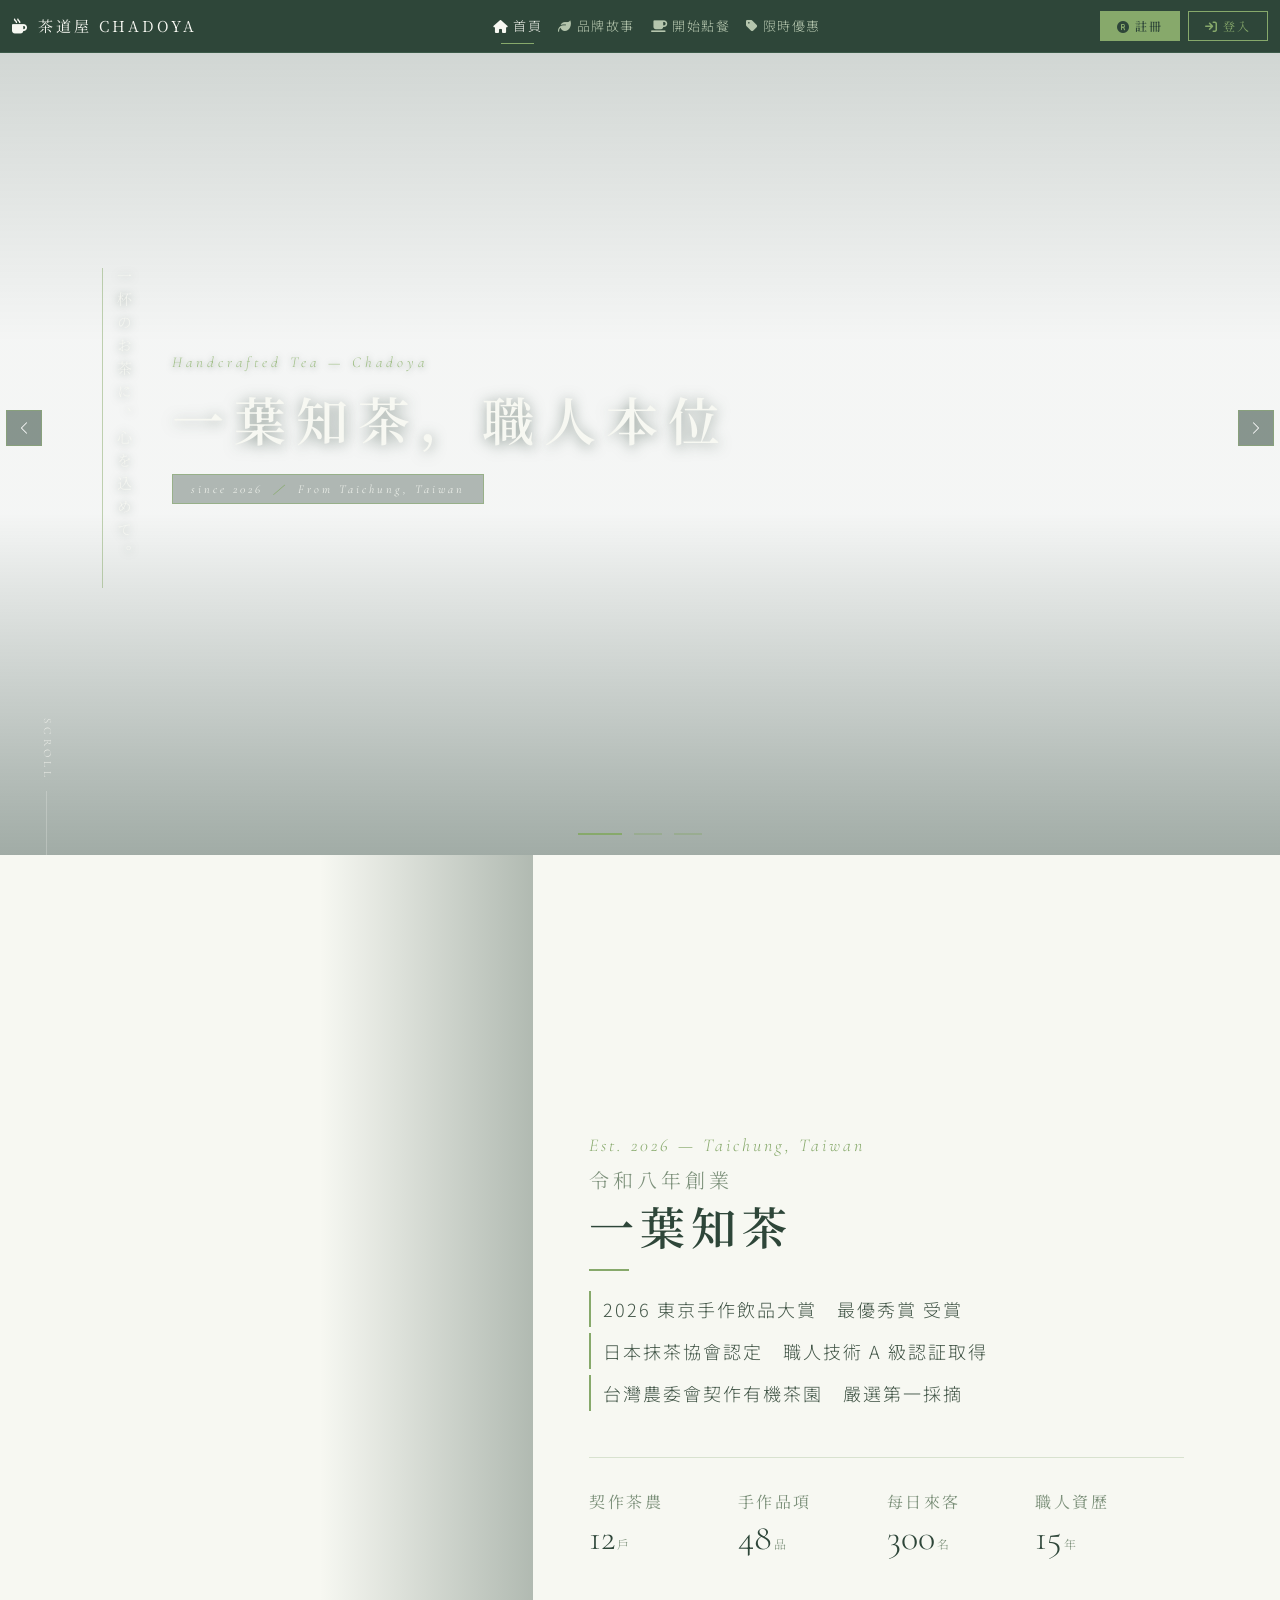
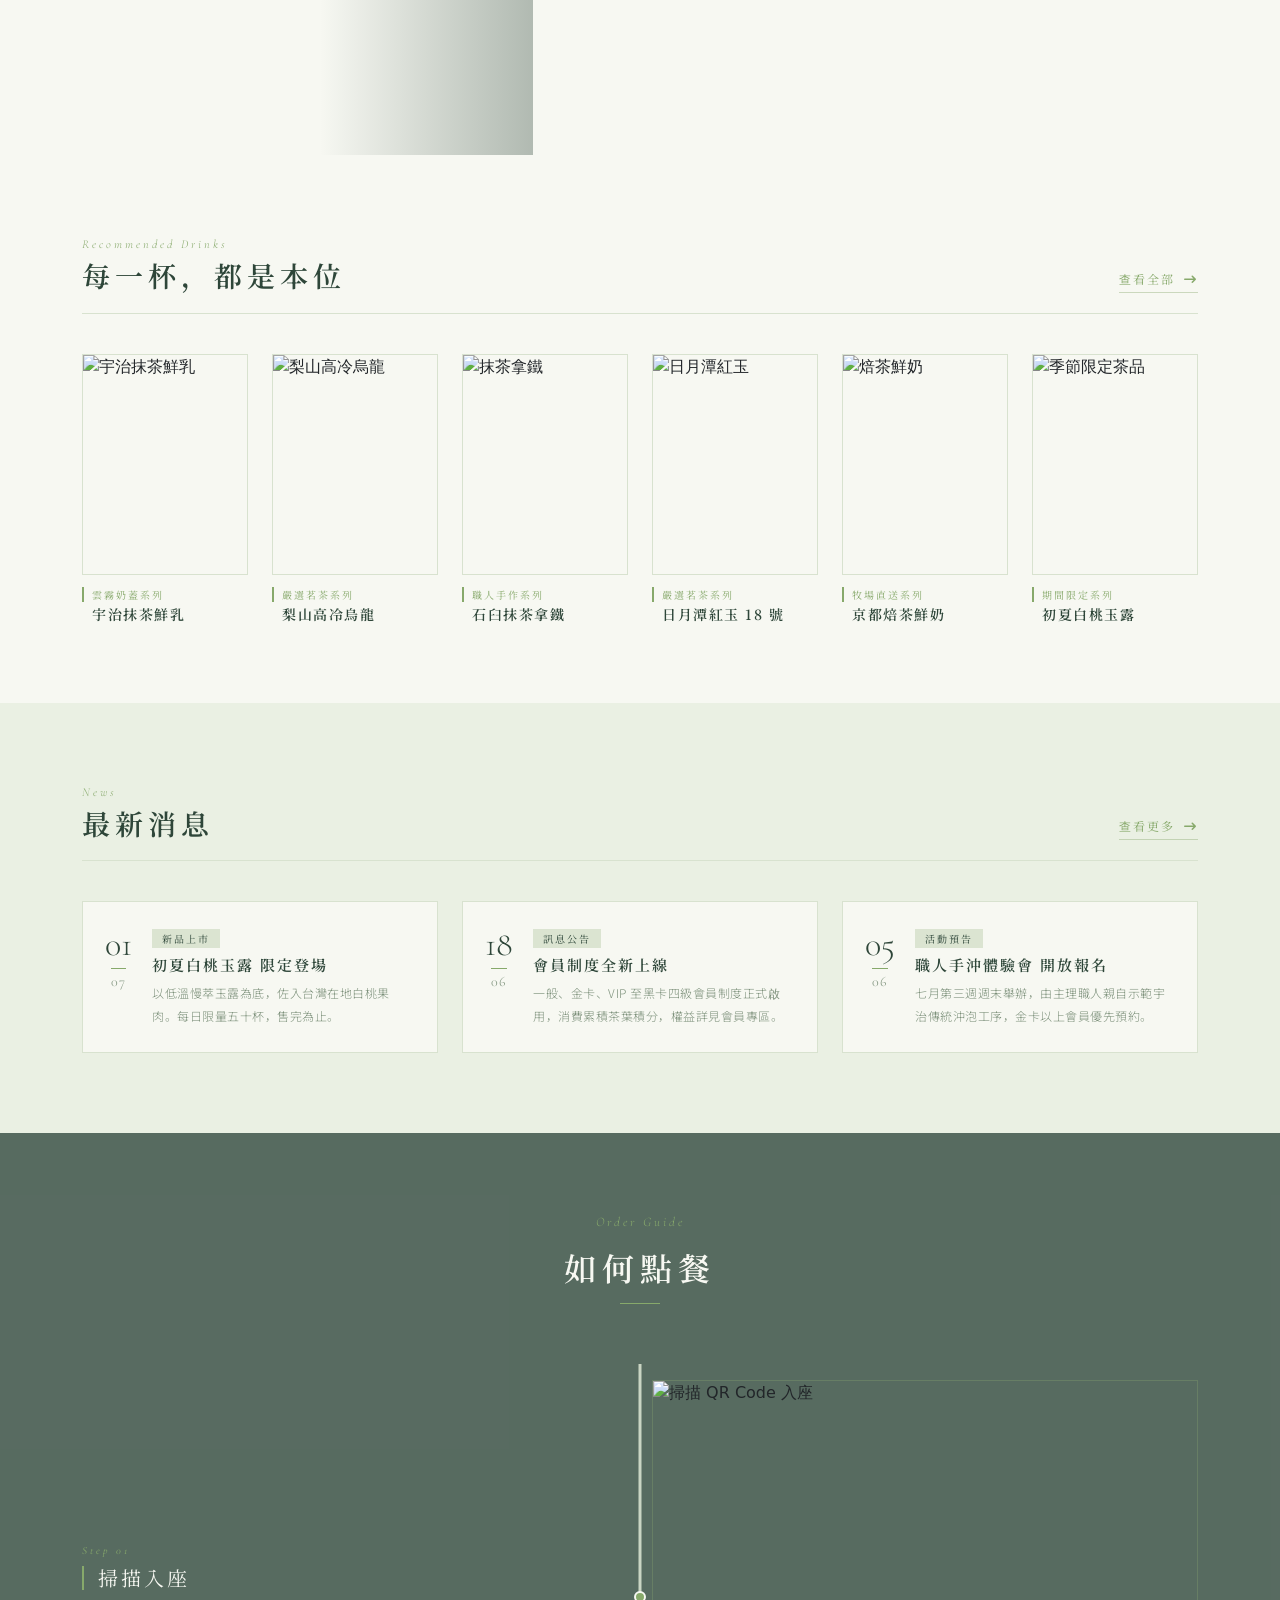
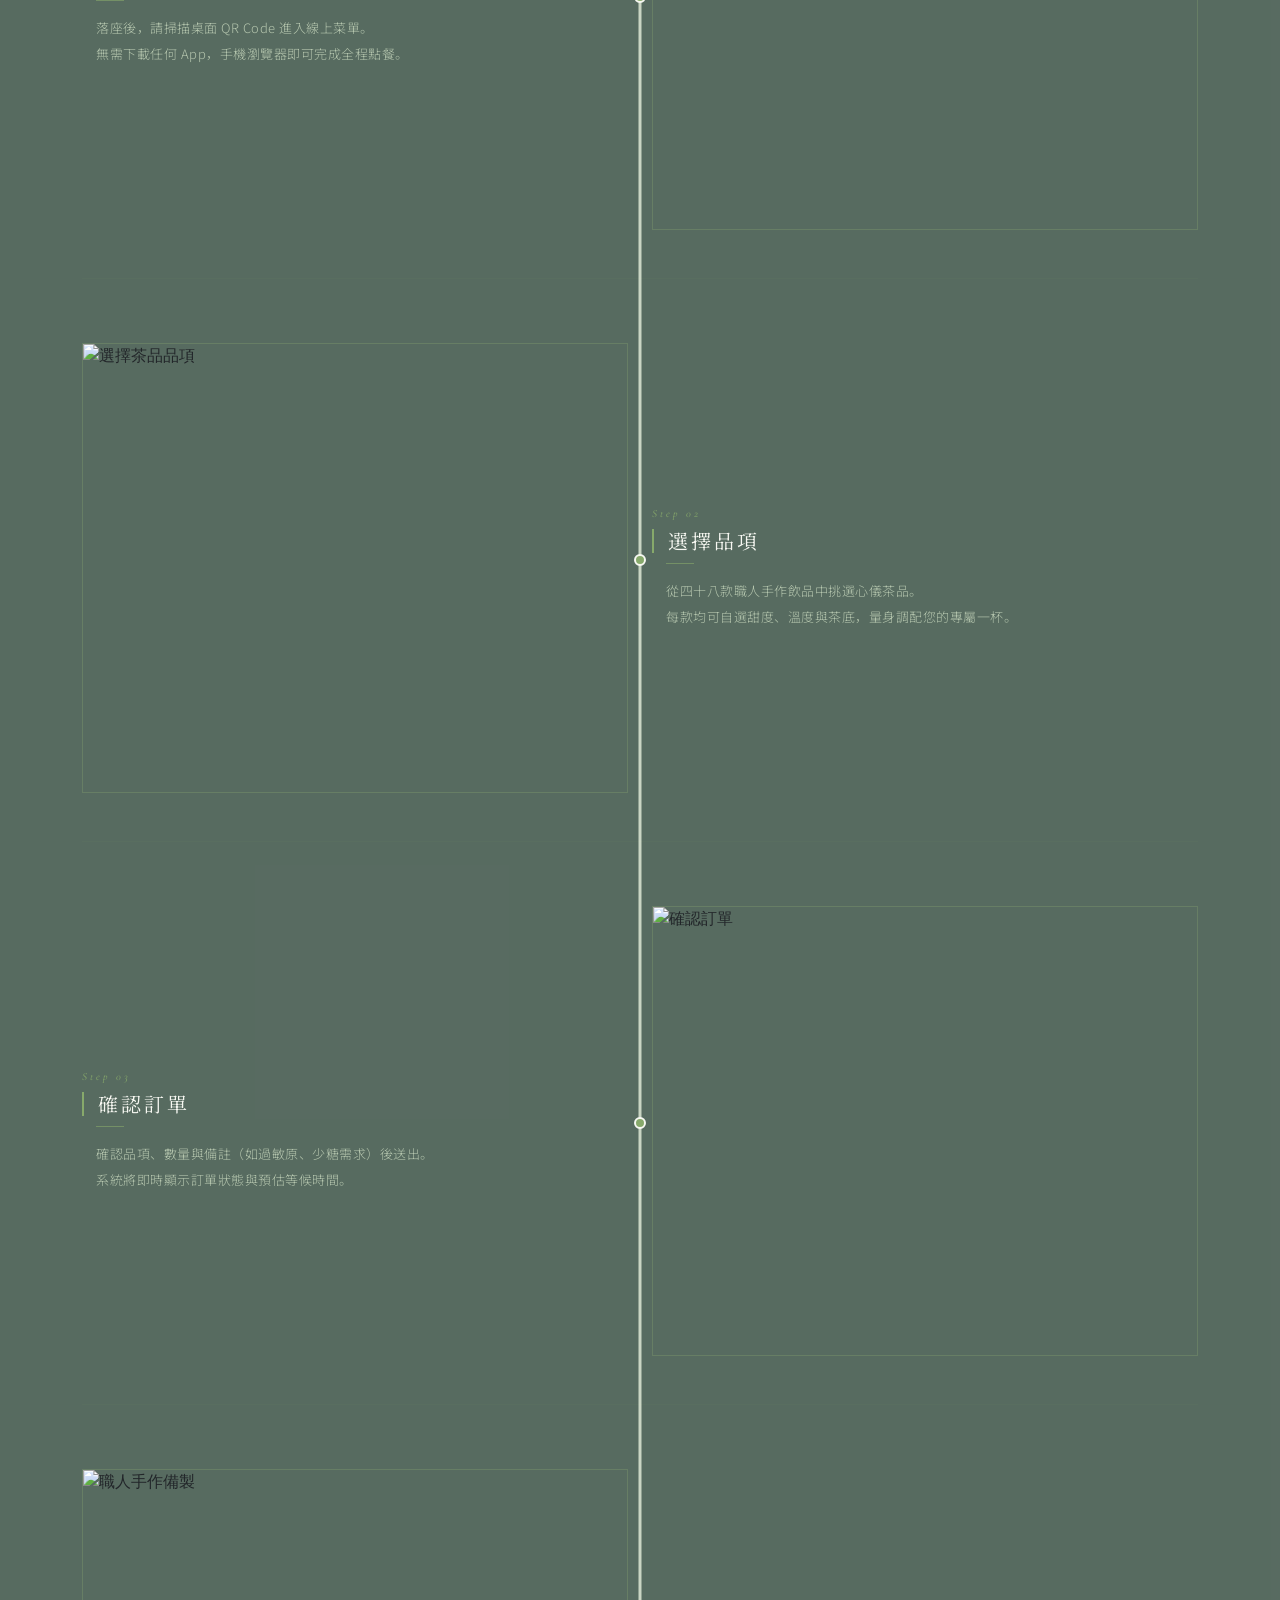
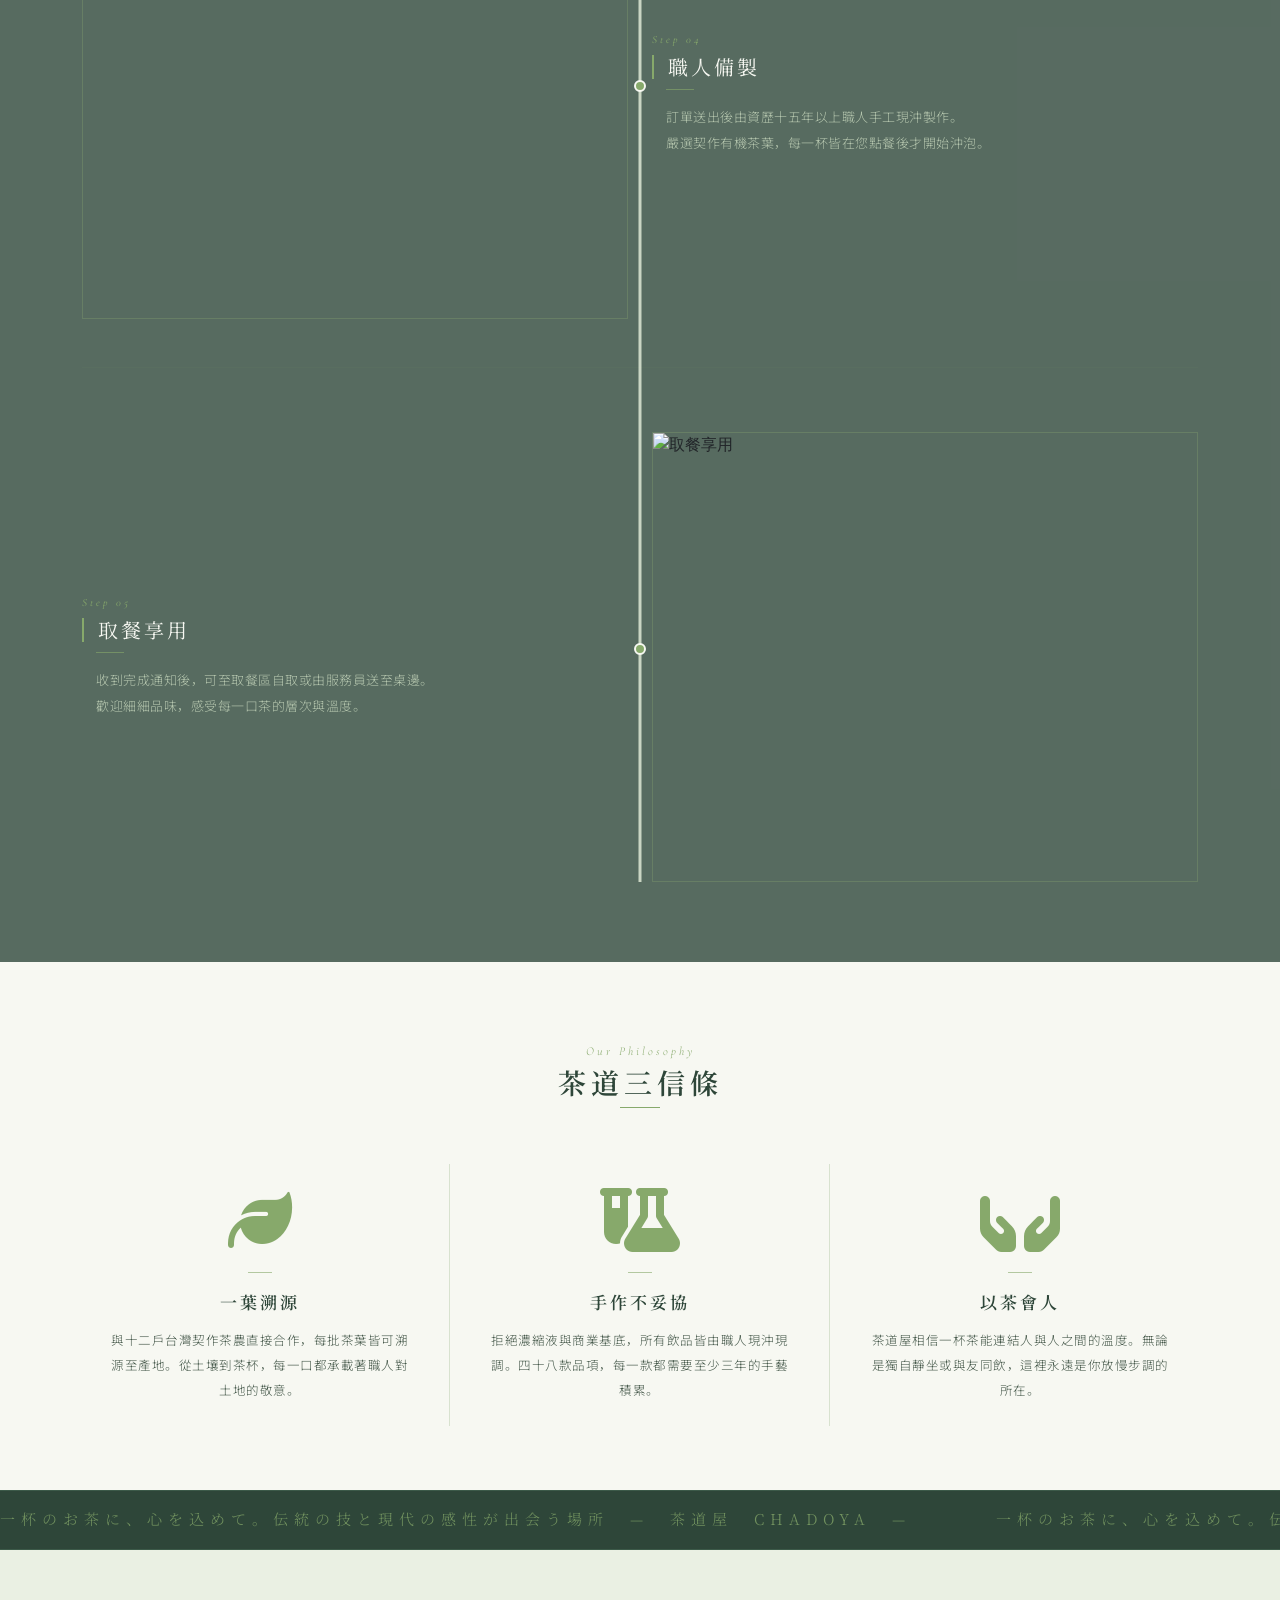
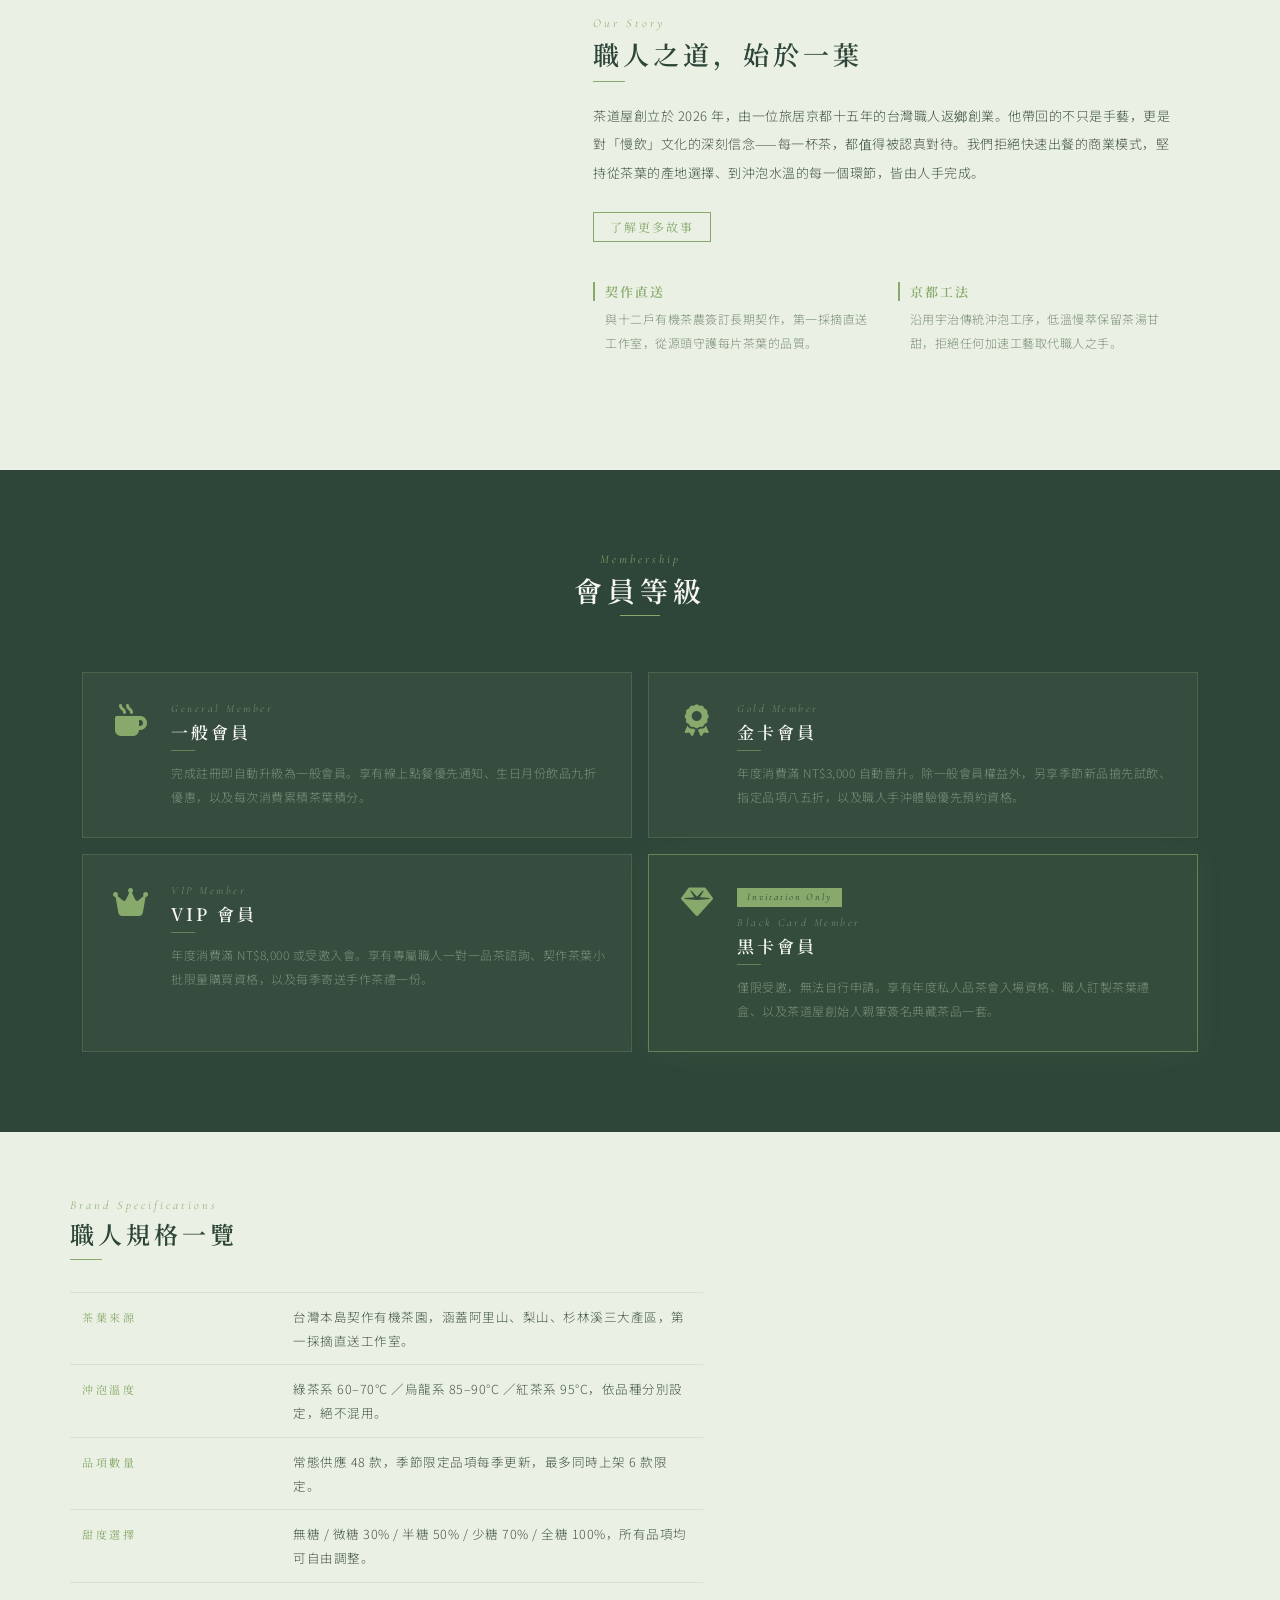
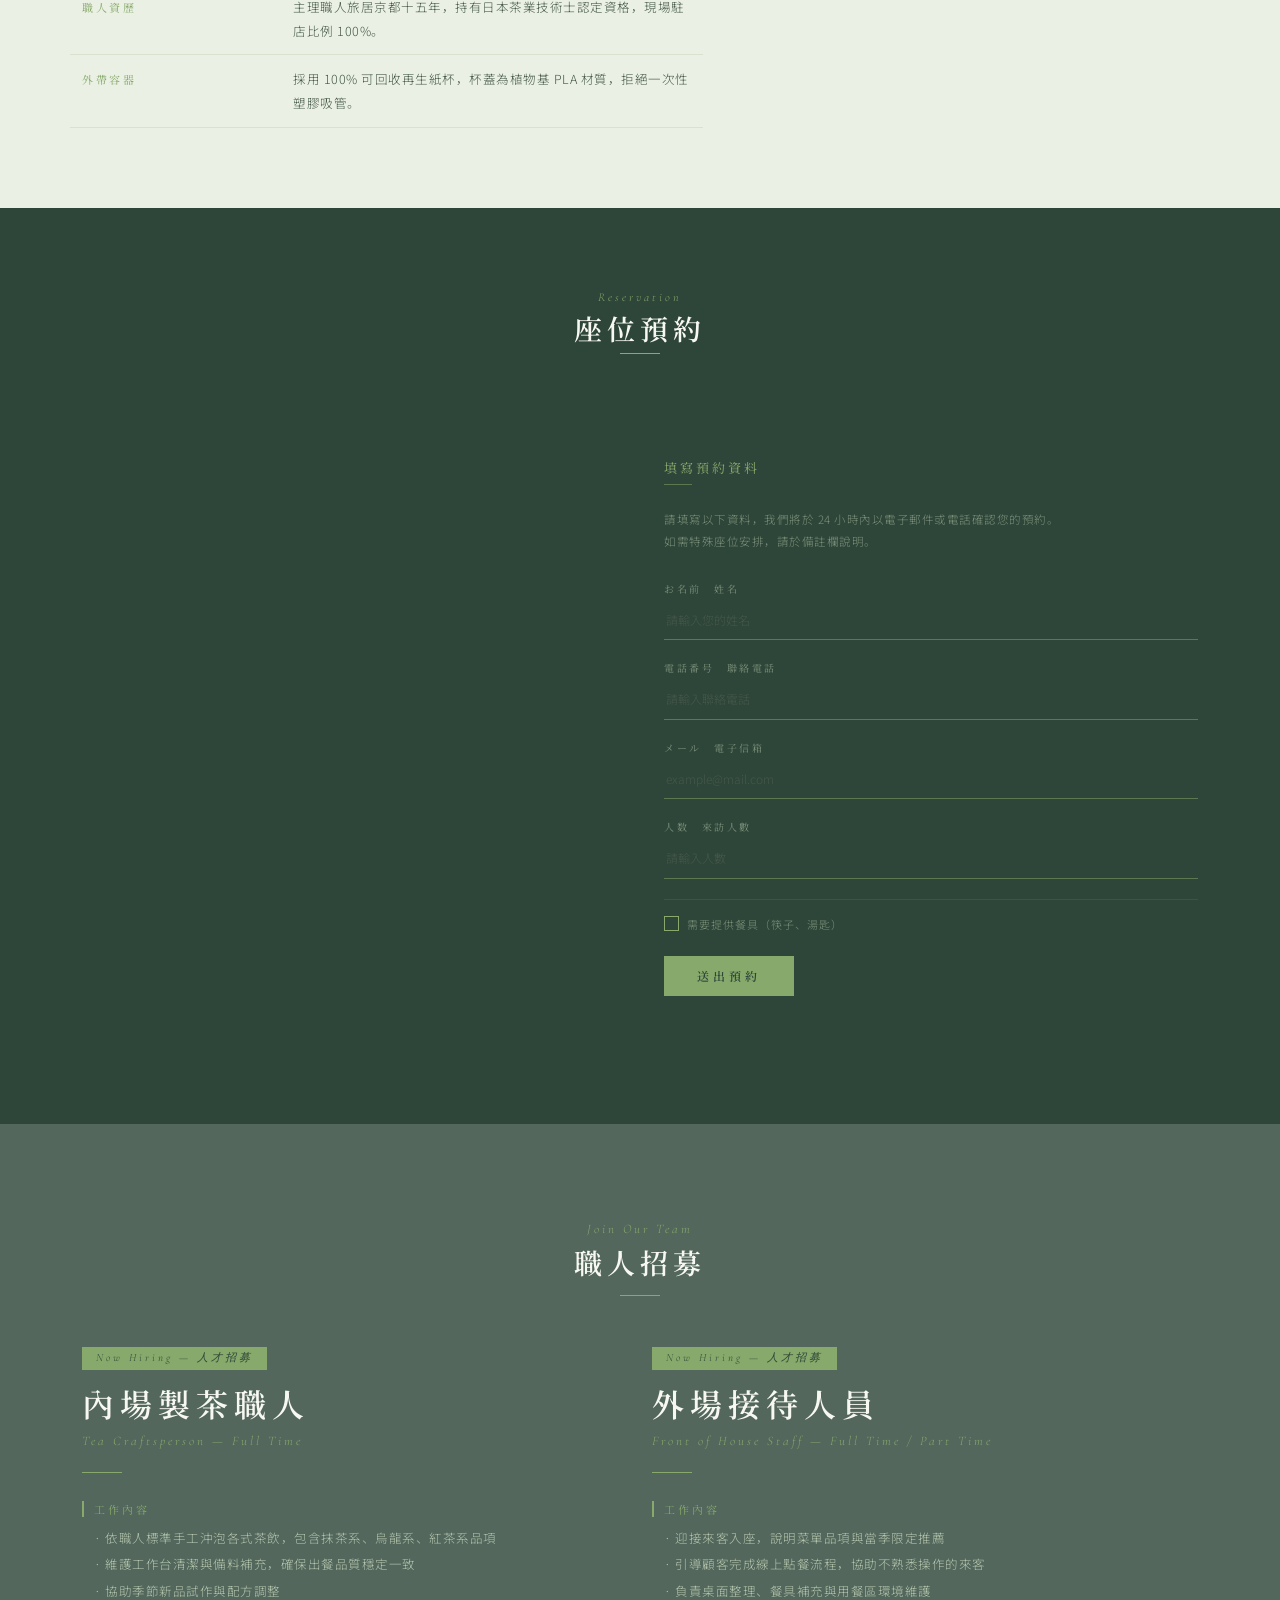
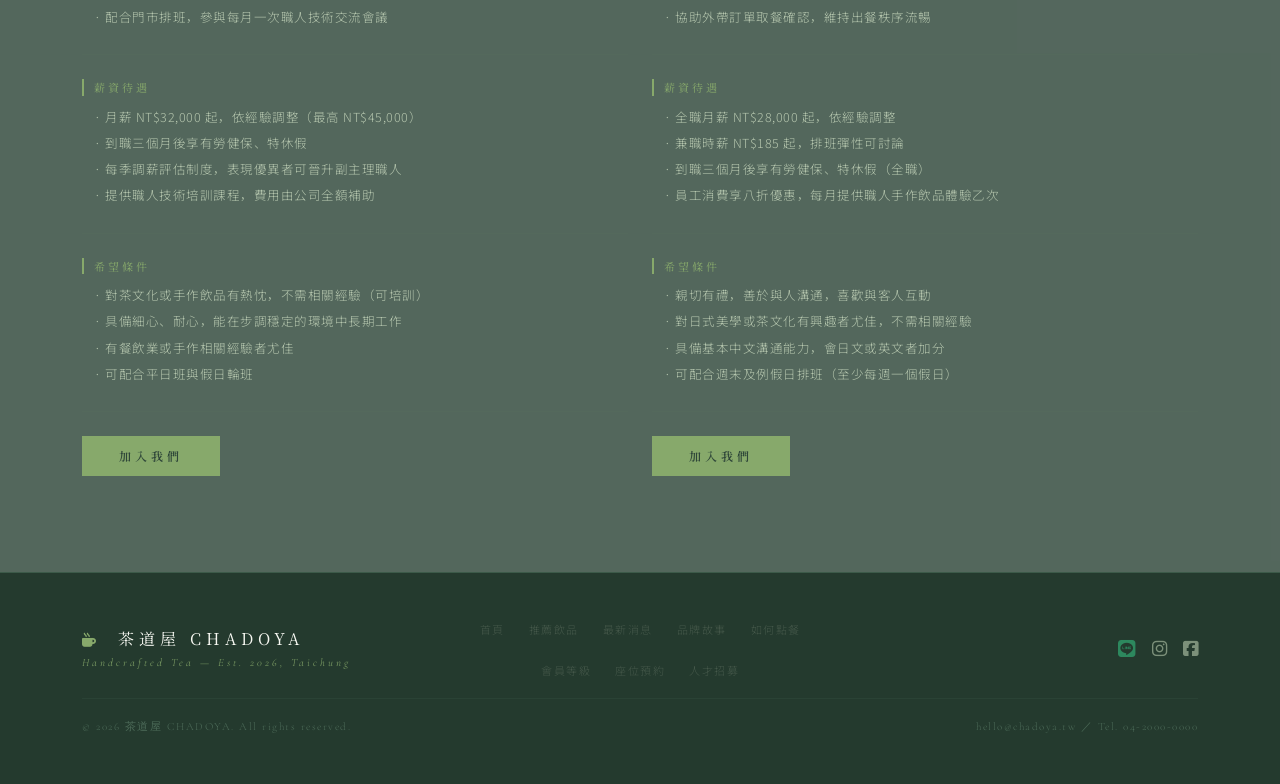
==== commit db681932: "0713css" ====
--- a/index.html
+++ b/index.html
@@ -180,7 +180,8 @@
     </div>
 
 
-    <!-- section 3 | Hero carousel ── 動畫：fadeIn（純淡入，不與 slide 位移打架） -->
+    <!-- section 3 | Hero carousel ── 動畫：fadeIn（純淡入，不與 slide 位移打架）
+         ★ 大茗風格微調：新增 hero 文字疊層（直書日文 + 主標語 + since 徽章）與 SCROLL 指示 -->
     <section id="s03">
         <div id="carouselExampleIndicators" class="carousel slide cha-carousel wow animate__fadeIn"
             data-bs-ride="carousel" data-wow-duration="1.4s">
@@ -206,6 +207,22 @@
                 <div class="carousel-item"
                     style="background-image: url(https://images.pexels.com/photos/8004570/pexels-photo-8004570.jpeg); height: 95vh; background-position: center; background-size: cover;">
                 </div>
+            </div>
+
+            <!-- ★ 新增：hero 文字疊層（仿大茗：直書日文裝飾 + 中文主標 + since 徽章） -->
+            <div class="cha-hero-caption">
+                <p class="cha-hero-vertical" aria-hidden="true">一杯のお茶に、心を込めて。</p>
+                <div class="cha-hero-main">
+                    <p class="cha-hero-en">Handcrafted Tea — Chadoya</p>
+                    <h1 class="cha-hero-title">一葉知茶，職人本位</h1>
+                    <p class="cha-hero-badge">since 2026 <span>／</span> From Taichung, Taiwan</p>
+                </div>
+            </div>
+
+            <!-- ★ 新增：SCROLL 指示（仿大茗左下角捲動提示） -->
+            <div class="cha-scroll-hint" aria-hidden="true">
+                <span>SCROLL</span>
+                <div class="cha-scroll-line"></div>
             </div>
 
             <!-- 控制按鈕 -->
@@ -266,6 +283,160 @@
     </section>
 
 
+    <!-- ★ 新增 section | sProducts 推薦飲品 ──
+         仿大茗「Recommended drinks／每一口，都是經典」：
+         系列標籤 + 品名 + 直式商品卡，hover 浮起
+         動畫：卡片 fadeInUp 階梯延遲（wow 掛外層 col，不掛 .sp-card，避免 hover transform 被吃掉） -->
+    <section id="sProducts">
+        <div class="container">
+
+            <!-- 區塊主標（沿用全站標題節奏，加上大茗式「查看全部」右上連結） -->
+            <div class="sp-head wow animate__fadeInUp">
+                <div>
+                    <p class="sp-eyebrow">Recommended Drinks</p>
+                    <h2 class="sp-main-title">每一杯，都是本位</h2>
+                </div>
+                <a href="#" class="sp-more-link">查看全部 <i class="fa-solid fa-arrow-right-long ms-1"
+                        aria-hidden="true"></i></a>
+            </div>
+            <div class="sp-main-divider"></div>
+
+            <div class="row g-4">
+                <!-- 品項 01 -->
+                <div class="col-6 col-md-4 col-lg-2 wow animate__fadeInUp">
+                    <div class="sp-card">
+                        <div class="sp-img-wrap">
+                            <img src="https://images.unsplash.com/photo-1576092768241-dec231879fc3?w=600&q=80"
+                                alt="宇治抹茶鮮乳" class="sp-img">
+                        </div>
+                        <p class="sp-series">雲霧奶蓋系列</p>
+                        <h3 class="sp-name">宇治抹茶鮮乳</h3>
+                    </div>
+                </div>
+                <!-- 品項 02 -->
+                <div class="col-6 col-md-4 col-lg-2 wow animate__fadeInUp" data-wow-delay="0.08s">
+                    <div class="sp-card">
+                        <div class="sp-img-wrap">
+                            <img src="https://images.unsplash.com/photo-1544787219-7f47ccb76574?w=600&q=80"
+                                alt="梨山高冷烏龍" class="sp-img">
+                        </div>
+                        <p class="sp-series">嚴選茗茶系列</p>
+                        <h3 class="sp-name">梨山高冷烏龍</h3>
+                    </div>
+                </div>
+                <!-- 品項 03 -->
+                <div class="col-6 col-md-4 col-lg-2 wow animate__fadeInUp" data-wow-delay="0.16s">
+                    <div class="sp-card">
+                        <div class="sp-img-wrap">
+                            <img src="https://images.unsplash.com/photo-1571934811356-5cc061b6821f?w=600&q=80"
+                                alt="抹茶拿鐵" class="sp-img">
+                        </div>
+                        <p class="sp-series">職人手作系列</p>
+                        <h3 class="sp-name">石臼抹茶拿鐵</h3>
+                    </div>
+                </div>
+                <!-- 品項 04 -->
+                <div class="col-6 col-md-4 col-lg-2 wow animate__fadeInUp" data-wow-delay="0.24s">
+                    <div class="sp-card">
+                        <div class="sp-img-wrap">
+                            <img src="https://images.unsplash.com/photo-1594631252845-29fc4cc8cde9?w=600&q=80"
+                                alt="日月潭紅玉" class="sp-img">
+                        </div>
+                        <p class="sp-series">嚴選茗茶系列</p>
+                        <h3 class="sp-name">日月潭紅玉 18 號</h3>
+                    </div>
+                </div>
+                <!-- 品項 05 -->
+                <div class="col-6 col-md-4 col-lg-2 wow animate__fadeInUp" data-wow-delay="0.32s">
+                    <div class="sp-card">
+                        <div class="sp-img-wrap">
+                            <img src="https://images.unsplash.com/photo-1558618666-fcd25c85cd64?w=600&q=80"
+                                alt="焙茶鮮奶" class="sp-img">
+                        </div>
+                        <p class="sp-series">牧場直送系列</p>
+                        <h3 class="sp-name">京都焙茶鮮奶</h3>
+                    </div>
+                </div>
+                <!-- 品項 06 -->
+                <div class="col-6 col-md-4 col-lg-2 wow animate__fadeInUp" data-wow-delay="0.4s">
+                    <div class="sp-card">
+                        <div class="sp-img-wrap">
+                            <img src="https://images.unsplash.com/photo-1556679343-c7306c1976bc?w=600&q=80"
+                                alt="季節限定茶品" class="sp-img">
+                        </div>
+                        <p class="sp-series">期間限定系列</p>
+                        <h3 class="sp-name">初夏白桃玉露</h3>
+                    </div>
+                </div>
+            </div>
+        </div>
+    </section>
+
+
+    <!-- ★ 新增 section | sNews 最新消息 ──
+         仿大茗「NEWS／最新消息」：大日期數字 + 分類標籤 + 標題 + 摘要
+         動畫：三欄 fadeInUp 階梯延遲 -->
+    <section id="sNews">
+        <div class="container">
+
+            <div class="sn-head wow animate__fadeInUp">
+                <div>
+                    <p class="sn-eyebrow">News</p>
+                    <h2 class="sn-main-title">最新消息</h2>
+                </div>
+                <a href="#" class="sn-more-link">查看更多 <i class="fa-solid fa-arrow-right-long ms-1"
+                        aria-hidden="true"></i></a>
+            </div>
+            <div class="sn-main-divider"></div>
+
+            <div class="row g-4">
+                <!-- 消息 01 -->
+                <div class="col-md-4 wow animate__fadeInUp">
+                    <a href="#" class="sn-card">
+                        <div class="sn-date">
+                            <span class="sn-date-day">01</span>
+                            <span class="sn-date-month">07</span>
+                        </div>
+                        <div class="sn-body">
+                            <p class="sn-tag">新品上市</p>
+                            <h3 class="sn-title">初夏白桃玉露 限定登場</h3>
+                            <p class="sn-text">以低溫慢萃玉露為底，佐入台灣在地白桃果肉。每日限量五十杯，售完為止。</p>
+                        </div>
+                    </a>
+                </div>
+                <!-- 消息 02 -->
+                <div class="col-md-4 wow animate__fadeInUp" data-wow-delay="0.1s">
+                    <a href="#" class="sn-card">
+                        <div class="sn-date">
+                            <span class="sn-date-day">18</span>
+                            <span class="sn-date-month">06</span>
+                        </div>
+                        <div class="sn-body">
+                            <p class="sn-tag">訊息公告</p>
+                            <h3 class="sn-title">會員制度全新上線</h3>
+                            <p class="sn-text">一般、金卡、VIP 至黑卡四級會員制度正式啟用，消費累積茶葉積分，權益詳見會員專區。</p>
+                        </div>
+                    </a>
+                </div>
+                <!-- 消息 03 -->
+                <div class="col-md-4 wow animate__fadeInUp" data-wow-delay="0.2s">
+                    <a href="#" class="sn-card">
+                        <div class="sn-date">
+                            <span class="sn-date-day">05</span>
+                            <span class="sn-date-month">06</span>
+                        </div>
+                        <div class="sn-body">
+                            <p class="sn-tag">活動預告</p>
+                            <h3 class="sn-title">職人手沖體驗會 開放報名</h3>
+                            <p class="sn-text">七月第三週週末舉辦，由主理職人親自示範宇治傳統沖泡工序，金卡以上會員優先預約。</p>
+                        </div>
+                    </a>
+                </div>
+            </div>
+        </div>
+    </section>
+
+
     <!-- section 5 | 時間軸排版 點餐順序 ──
          動畫：文字欄 fadeInUp、圖片 fadeIn（延遲 0.2s）
          注意：wow 不可掛在 section 上（會讓 background-attachment: fixed 失效）
@@ -411,6 +582,18 @@
     </section>
 
 
+    <!-- ★ 新增 section | sMarquee 日文跑馬燈文字帶 ──
+         仿大茗首頁的橫向流動日文字幕，作為 s06 與 s07 之間的呼吸帶
+         注意：跑馬燈本身用 transform 動畫，不可再掛 wow（transform 會互相覆蓋）
+         內容重複兩份做無縫循環，第二份 aria-hidden 避免螢幕閱讀器重複朗讀 -->
+    <div id="sMarquee" aria-label="茶道屋品牌標語">
+        <div class="cha-marquee-track">
+            <span class="cha-marquee-text">一杯のお茶に、心を込めて。伝統の技と現代の感性が出会う場所　—　茶道屋　CHADOYA　—　</span>
+            <span class="cha-marquee-text" aria-hidden="true">一杯のお茶に、心を込めて。伝統の技と現代の感性が出会う場所　—　茶道屋　CHADOYA　—　</span>
+        </div>
+    </div>
+
+
     <!-- section 7 | 服務項目 ── 動畫：absolute 圖片欄只用 fadeIn（無 transform，不影響定位） -->
     <section id="s07" class="position-relative" style="background: #eaf0e3; min-height: 520px;">
 
@@ -756,7 +939,8 @@
     </section>
 
 
-    <!-- section 12 | Footer ── 動畫：三欄 fadeInUp 依序 0 / 0.1 / 0.2s -->
+    <!-- section 12 | Footer ── 動畫：三欄 fadeInUp 依序 0 / 0.1 / 0.2s
+         ★ 微調：導覽列新增「推薦飲品」「最新消息」兩個頁內連結 -->
     <section id="s12">
         <footer class="py-5">
             <div class="container">
@@ -775,6 +959,8 @@
                     <div class="col-md-4 text-center d-none d-md-block wow animate__fadeInUp" data-wow-delay="0.1s">
                         <div class="d-flex justify-content-center gap-4 flex-wrap">
                             <a href="#s03" class="s12-nav-link">首頁</a>
+                            <a href="#sProducts" class="s12-nav-link">推薦飲品</a>
+                            <a href="#sNews" class="s12-nav-link">最新消息</a>
                             <a href="#s07" class="s12-nav-link">品牌故事</a>
                             <a href="#s05" class="s12-nav-link">如何點餐</a>
                             <a href="#s08" class="s12-nav-link">會員等級</a>
@@ -808,6 +994,13 @@
             </div>
         </footer>
     </section>
+
+
+    <!-- ★ 新增：page top 回到頂部按鈕（仿大茗右下角固定按鈕） -->
+    <button type="button" id="pageTopBtn" class="cha-pagetop" aria-label="回到頁面頂部">
+        <i class="fa-solid fa-angle-up" aria-hidden="true"></i>
+        <span>TOP</span>
+    </button>
 
 
     <script src="https://cdn.jsdelivr.net/npm/bootstrap@5.3.3/dist/js/bootstrap.bundle.min.js"></script>
@@ -850,6 +1043,20 @@
         const els = document.querySelectorAll('.s04-stat-number01, .s04-stat-number02, .s04-stat-number03, .s04-stat-number04')
         els.forEach(el => IO.observe(el))
     </script>
+
+    <script>
+        // ★ 新增：page top 按鈕邏輯
+        // 捲動超過一個視窗高度才顯示；點擊平滑回頂
+        const pageTopBtn = document.getElementById('pageTopBtn')
+
+        window.addEventListener('scroll', () => {
+            pageTopBtn.classList.toggle('is-show', window.scrollY > window.innerHeight)
+        }, { passive: true })
+
+        pageTopBtn.addEventListener('click', () => {
+            window.scrollTo({ top: 0, behavior: 'smooth' })
+        })
+    </script>
 </body>
 
 </html>
--- a/chadoya.css
+++ b/chadoya.css
@@ -1574,4 +1574,459 @@
     #s09 .s09-text {
         padding: 2rem 1.5rem;
     }
+}
+
+
+/* =====================================================
+   ★ 2026-07 大茗（damingtea.com.tw）風格微調 新增樣式
+   以下全部為「附加」，未改動上方任何原有規則
+   新增五件事：
+   1. Hero 文字疊層（直書日文 + 主標 + since 徽章）
+   2. Hero SCROLL 捲動指示
+   3. sProducts 推薦飲品卡片區
+   4. sNews 最新消息（大日期數字）
+   5. sMarquee 日文跑馬燈 ＋ pagetop 按鈕
+   ===================================================== */
+
+/* ── 1. Hero 文字疊層 ── */
+.cha-hero-caption {
+    position: absolute;
+    inset: 0;
+    z-index: 5;
+    display: flex;
+    align-items: center;
+    justify-content: flex-start;
+    padding-left: clamp(1.5rem, 8vw, 8rem);
+    pointer-events: none;
+    /* 不擋 carousel 控制按鈕與 indicators 的點擊 */
+}
+
+/* 直書日文裝飾（大茗招牌手法：writing-mode 直排） */
+.cha-hero-vertical {
+    writing-mode: vertical-rl;
+    text-orientation: mixed;
+    font-family: 'Noto Serif JP', serif;
+    font-size: 15px;
+    font-weight: 300;
+    color: rgba(247, 248, 242, 0.85);
+    letter-spacing: 8px;
+    line-height: 1;
+    margin: 0 2.5rem 0 0;
+    height: 320px;
+    border-left: 1px solid rgba(135, 169, 107, 0.5);
+    padding-left: 14px;
+    text-shadow: 0 1px 8px rgba(46, 70, 57, 0.5);
+}
+
+.cha-hero-en {
+    font-family: 'Cormorant Garamond', serif;
+    font-style: italic;
+    font-size: clamp(12px, 1.2vw, 15px);
+    font-weight: 300;
+    color: #9dbd82;
+    letter-spacing: 4px;
+    margin-bottom: 10px;
+    text-shadow: 0 1px 6px rgba(46, 70, 57, 0.6);
+}
+
+.cha-hero-title {
+    font-family: 'Noto Serif JP', serif;
+    font-size: clamp(26px, 4.2vw, 52px);
+    font-weight: 600;
+    color: #f7f8f2;
+    letter-spacing: clamp(4px, 0.8vw, 10px);
+    line-height: 1.4;
+    margin: 0 0 18px;
+    text-shadow: 0 2px 14px rgba(46, 70, 57, 0.55);
+}
+
+/* since 徽章：仿大茗「since 1994 / From Taiwan」小字資訊 */
+.cha-hero-badge {
+    display: inline-block;
+    font-family: 'Cormorant Garamond', serif;
+    font-style: italic;
+    font-size: 12px;
+    font-weight: 300;
+    color: #f7f8f2;
+    letter-spacing: 3px;
+    border: 1px solid rgba(135, 169, 107, 0.6);
+    padding: 5px 18px;
+    background: rgba(46, 70, 57, 0.35);
+    backdrop-filter: blur(2px);
+    margin: 0;
+}
+
+.cha-hero-badge span {
+    color: #87a96b;
+    margin: 0 4px;
+}
+
+/* ── 2. SCROLL 捲動指示 ── */
+.cha-scroll-hint {
+    position: absolute;
+    left: clamp(1rem, 3vw, 2.5rem);
+    bottom: 0;
+    z-index: 5;
+    display: flex;
+    flex-direction: column;
+    align-items: center;
+    gap: 10px;
+    pointer-events: none;
+}
+
+.cha-scroll-hint span {
+    writing-mode: vertical-rl;
+    font-family: 'Cormorant Garamond', serif;
+    font-size: 11px;
+    font-weight: 300;
+    color: rgba(247, 248, 242, 0.8);
+    letter-spacing: 4px;
+}
+
+/* 細線：內部亮條反覆往下流動 */
+.cha-scroll-line {
+    width: 1px;
+    height: 64px;
+    background: rgba(247, 248, 242, 0.25);
+    position: relative;
+    overflow: hidden;
+}
+
+.cha-scroll-line::after {
+    content: '';
+    position: absolute;
+    top: -50%;
+    left: 0;
+    width: 100%;
+    height: 50%;
+    background: #87a96b;
+    animation: chaScrollFlow 1.8s ease-in-out infinite;
+}
+
+@keyframes chaScrollFlow {
+    0% {
+        top: -50%;
+    }
+
+    100% {
+        top: 110%;
+    }
+}
+
+/* ── 3. sProducts 推薦飲品 ── */
+#sProducts {
+    background: #f7f8f2;
+    padding: 5rem 0;
+}
+
+/* 標題列：左標題 + 右「查看全部」，仿大茗版頭布局 */
+#sProducts .sp-head,
+#sNews .sn-head {
+    display: flex;
+    align-items: flex-end;
+    justify-content: space-between;
+    gap: 1rem;
+}
+
+#sProducts .sp-eyebrow,
+#sNews .sn-eyebrow {
+    font-family: 'Cormorant Garamond', serif;
+    font-style: italic;
+    font-size: 12px;
+    font-weight: 300;
+    color: #87a96b;
+    letter-spacing: 3px;
+    margin-bottom: 6px;
+}
+
+#sProducts .sp-main-title,
+#sNews .sn-main-title {
+    font-family: 'Noto Serif JP', serif;
+    font-size: 28px;
+    font-weight: 600;
+    color: #2e4639;
+    letter-spacing: 5px;
+    margin-bottom: 0;
+}
+
+#sProducts .sp-more-link,
+#sNews .sn-more-link {
+    font-family: 'Noto Serif JP', serif;
+    font-size: 12px;
+    font-weight: 400;
+    color: #87a96b;
+    letter-spacing: 2px;
+    text-decoration: none;
+    white-space: nowrap;
+    padding-bottom: 4px;
+    border-bottom: 1px solid rgba(135, 169, 107, 0.4);
+    transition: color 0.2s, border-color 0.2s;
+}
+
+#sProducts .sp-more-link:hover,
+#sNews .sn-more-link:hover {
+    color: #2e4639;
+    border-color: #2e4639;
+}
+
+#sProducts .sp-main-divider,
+#sNews .sn-main-divider {
+    width: 100%;
+    height: 1px;
+    background: #d8e2cf;
+    margin: 1.25rem 0 2.5rem;
+}
+
+/* 商品卡：直式構圖，hover 浮起 + 圖片微放大 */
+#sProducts .sp-card {
+    cursor: pointer;
+    transition: transform 0.25s;
+}
+
+#sProducts .sp-card:hover {
+    transform: translateY(-6px);
+}
+
+#sProducts .sp-img-wrap {
+    overflow: hidden;
+    aspect-ratio: 3 / 4;
+    /* 仿大茗直式商品圖比例 */
+    border: 1px solid #d8e2cf;
+    margin-bottom: 12px;
+}
+
+#sProducts .sp-img {
+    width: 100%;
+    height: 100%;
+    object-fit: cover;
+    filter: saturate(0.92) brightness(1.02);
+    transition: transform 0.4s;
+}
+
+#sProducts .sp-card:hover .sp-img {
+    transform: scale(1.05);
+}
+
+/* 系列標籤：仿大茗「雲朵奶蓋系列」小標 */
+#sProducts .sp-series {
+    font-family: 'Noto Serif JP', serif;
+    font-size: 10px;
+    font-weight: 400;
+    color: #87a96b;
+    letter-spacing: 2px;
+    margin-bottom: 4px;
+    padding-left: 8px;
+    border-left: 2px solid #87a96b;
+}
+
+#sProducts .sp-name {
+    font-family: 'Noto Serif JP', serif;
+    font-size: 14px;
+    font-weight: 600;
+    color: #2e4639;
+    letter-spacing: 1.5px;
+    margin: 0;
+    padding-left: 10px;
+}
+
+/* ── 4. sNews 最新消息 ── */
+#sNews {
+    background: #eaf0e3;
+    padding: 5rem 0;
+}
+
+/* 消息卡：大日期數字在左（仿大茗 05／06 疊排），內文在右 */
+#sNews .sn-card {
+    display: flex;
+    gap: 1.25rem;
+    text-decoration: none;
+    background: #f7f8f2;
+    border: 1px solid #d8e2cf;
+    padding: 1.5rem 1.4rem;
+    height: 100%;
+    transition: transform 0.25s, border-color 0.25s;
+}
+
+#sNews .sn-card:hover {
+    transform: translateY(-4px);
+    border-color: #87a96b;
+}
+
+#sNews .sn-date {
+    display: flex;
+    flex-direction: column;
+    align-items: center;
+    flex-shrink: 0;
+    line-height: 1;
+    padding-top: 2px;
+}
+
+#sNews .sn-date-day {
+    font-family: 'Cormorant Garamond', serif;
+    font-size: 34px;
+    font-weight: 300;
+    color: #2e4639;
+}
+
+#sNews .sn-date-month {
+    font-family: 'Cormorant Garamond', serif;
+    font-size: 14px;
+    font-weight: 300;
+    color: #7c907a;
+    letter-spacing: 1px;
+    margin-top: 6px;
+    padding-top: 6px;
+    border-top: 1px solid #87a96b;
+}
+
+#sNews .sn-tag {
+    display: inline-block;
+    font-family: 'Noto Serif JP', serif;
+    font-size: 10px;
+    font-weight: 400;
+    color: #2e4639;
+    background: rgba(135, 169, 107, 0.25);
+    letter-spacing: 2px;
+    padding: 2px 10px;
+    margin-bottom: 8px;
+}
+
+#sNews .sn-title {
+    font-family: 'Noto Serif JP', serif;
+    font-size: 15px;
+    font-weight: 600;
+    color: #2e4639;
+    letter-spacing: 2px;
+    margin: 0 0 8px;
+    transition: color 0.2s;
+}
+
+#sNews .sn-card:hover .sn-title {
+    color: #87a96b;
+}
+
+#sNews .sn-text {
+    font-family: 'Noto Sans JP', sans-serif;
+    font-size: 12px;
+    font-weight: 300;
+    color: #7c907a;
+    line-height: 1.9;
+    letter-spacing: 0.5px;
+    margin: 0;
+}
+
+/* ── 5. sMarquee 日文跑馬燈 ── */
+#sMarquee {
+    background: #2e4639;
+    border-top: 1px solid #3c5a49;
+    border-bottom: 1px solid #3c5a49;
+    padding: 1.1rem 0;
+    overflow: hidden;
+    /* 超出的文字裁掉，只留視窗內流動 */
+}
+
+.cha-marquee-track {
+    display: flex;
+    width: max-content;
+    /* 讓兩份文字並排成一長條 */
+    animation: chaMarquee 36s linear infinite;
+}
+
+/* 兩份相同內容各佔 50%，位移 -50% 後剛好無縫接回起點 */
+@keyframes chaMarquee {
+    from {
+        transform: translateX(0);
+    }
+
+    to {
+        transform: translateX(-50%);
+    }
+}
+
+.cha-marquee-text {
+    font-family: 'Noto Serif JP', serif;
+    font-size: 15px;
+    font-weight: 300;
+    color: rgba(135, 169, 107, 0.75);
+    letter-spacing: 6px;
+    white-space: nowrap;
+    padding-right: 4rem;
+}
+
+/* ── pagetop 按鈕 ── */
+.cha-pagetop {
+    position: fixed;
+    right: 1.25rem;
+    bottom: 1.25rem;
+    z-index: 1040;
+    width: 46px;
+    height: 46px;
+    display: flex;
+    flex-direction: column;
+    align-items: center;
+    justify-content: center;
+    gap: 1px;
+    background: rgba(46, 70, 57, 0.9);
+    border: 1px solid #87a96b;
+    border-radius: 0;
+    color: #87a96b;
+    font-family: 'Cormorant Garamond', serif;
+    font-size: 9px;
+    letter-spacing: 1.5px;
+    cursor: pointer;
+    opacity: 0;
+    visibility: hidden;
+    transform: translateY(8px);
+    transition: opacity 0.3s, visibility 0.3s, transform 0.3s, background 0.2s;
+}
+
+.cha-pagetop i {
+    font-size: 13px;
+}
+
+.cha-pagetop.is-show {
+    opacity: 1;
+    visibility: visible;
+    transform: translateY(0);
+}
+
+.cha-pagetop:hover {
+    background: #2e4639;
+    color: #9dbd82;
+}
+
+/* ── 新增區塊的 reduced-motion 與手機版 ── */
+@media (prefers-reduced-motion: reduce) {
+
+    .cha-marquee-track,
+    .cha-scroll-line::after {
+        animation: none !important;
+    }
+}
+
+@media(max-width:768px) {
+
+    /* 直書日文在窄螢幕太佔寬，隱藏保留主標即可 */
+    .cha-hero-vertical {
+        display: none;
+    }
+
+    /* SCROLL 指示避開 carousel indicators */
+    .cha-scroll-hint {
+        display: none;
+    }
+
+    /* 標題列改為上下堆疊 */
+    #sProducts .sp-head,
+    #sNews .sn-head {
+        flex-direction: column;
+        align-items: flex-start;
+        gap: 0.75rem;
+    }
+
+    /* 跑馬燈字級與間距縮小 */
+    .cha-marquee-text {
+        font-size: 12px;
+        letter-spacing: 4px;
+    }
 }
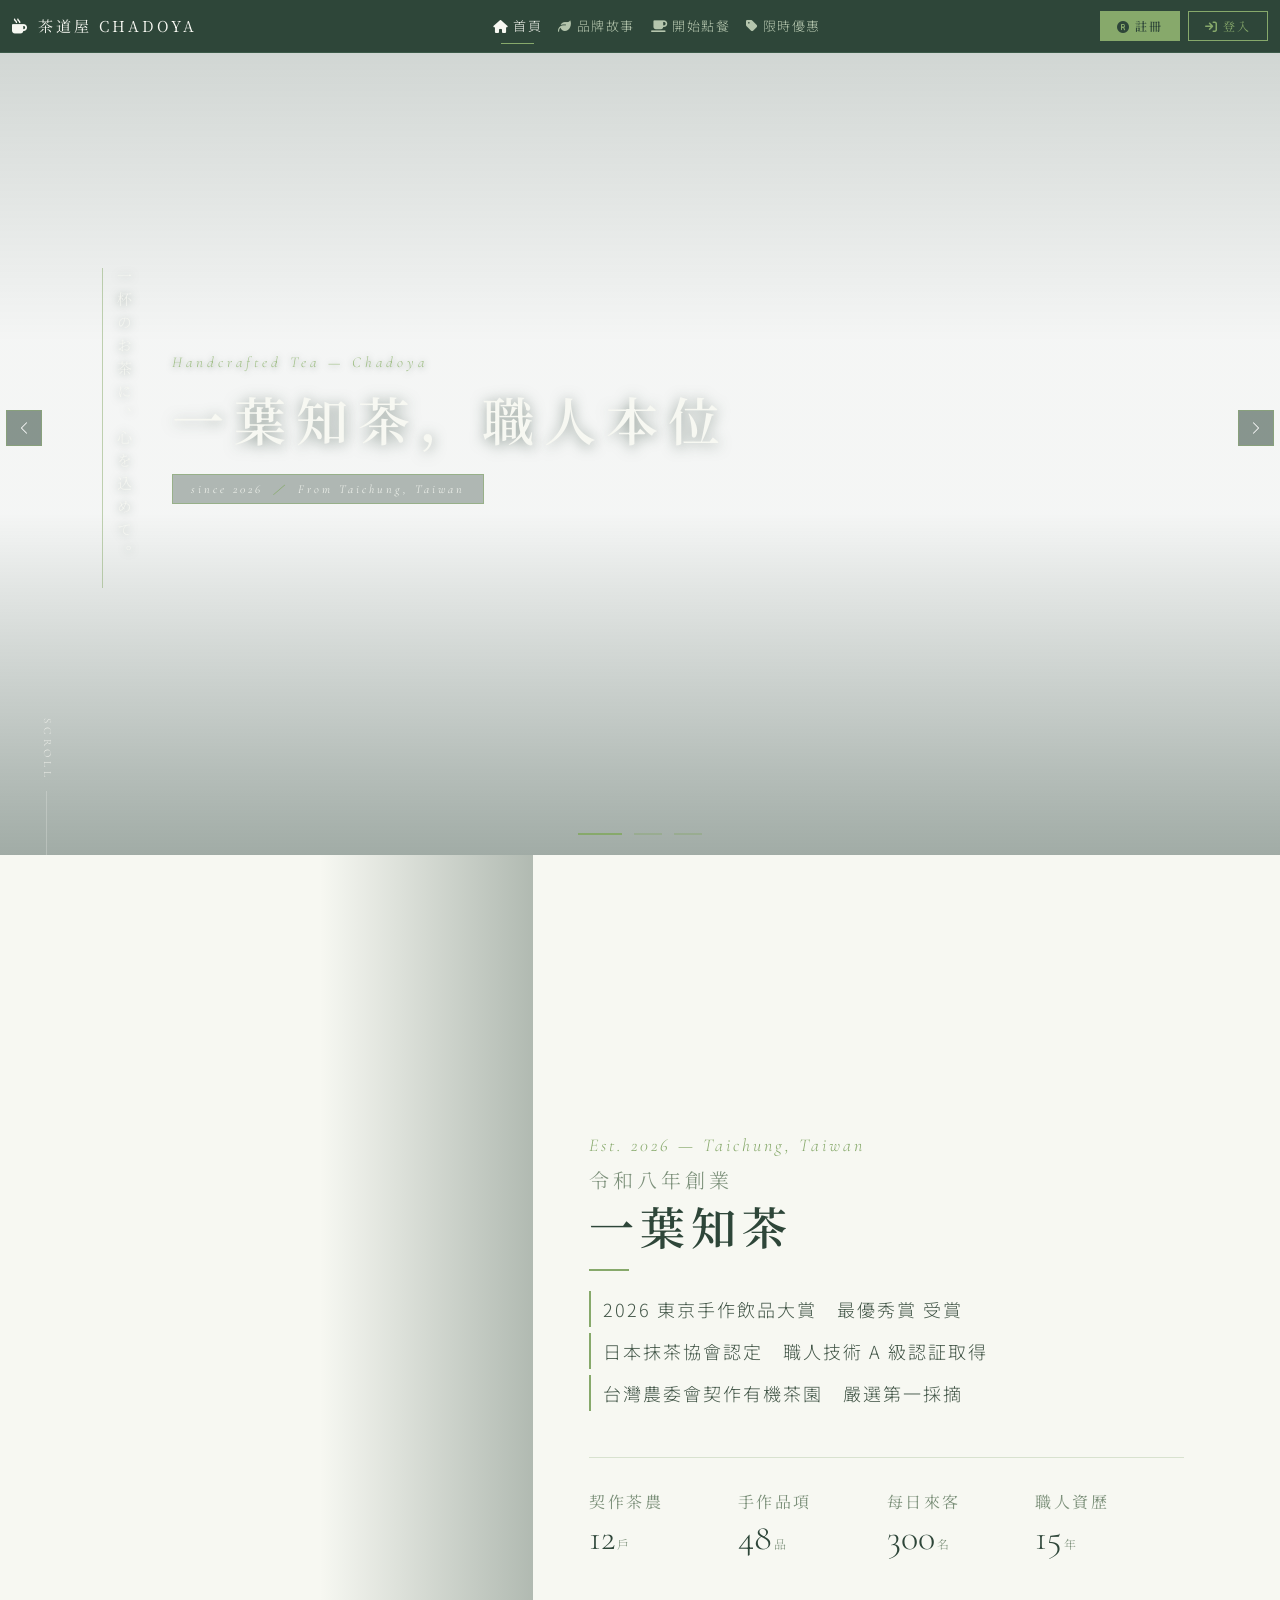
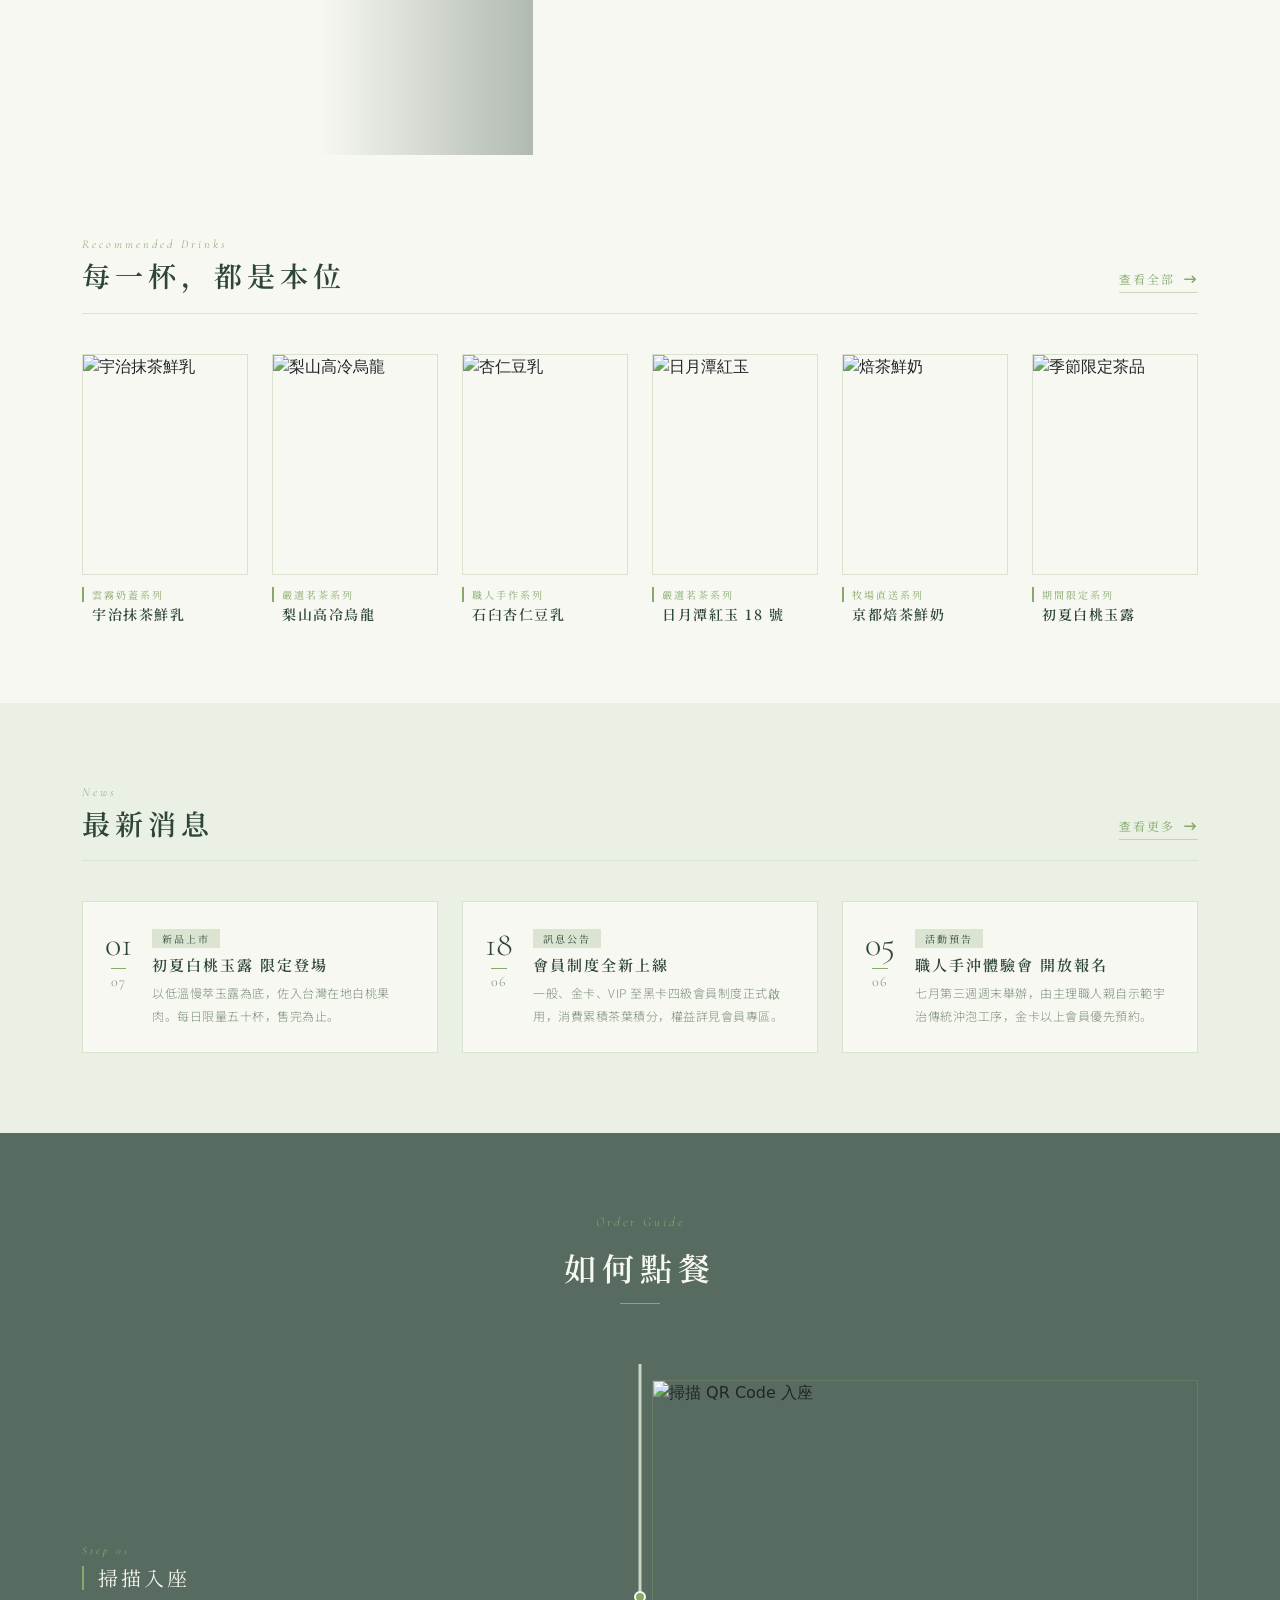
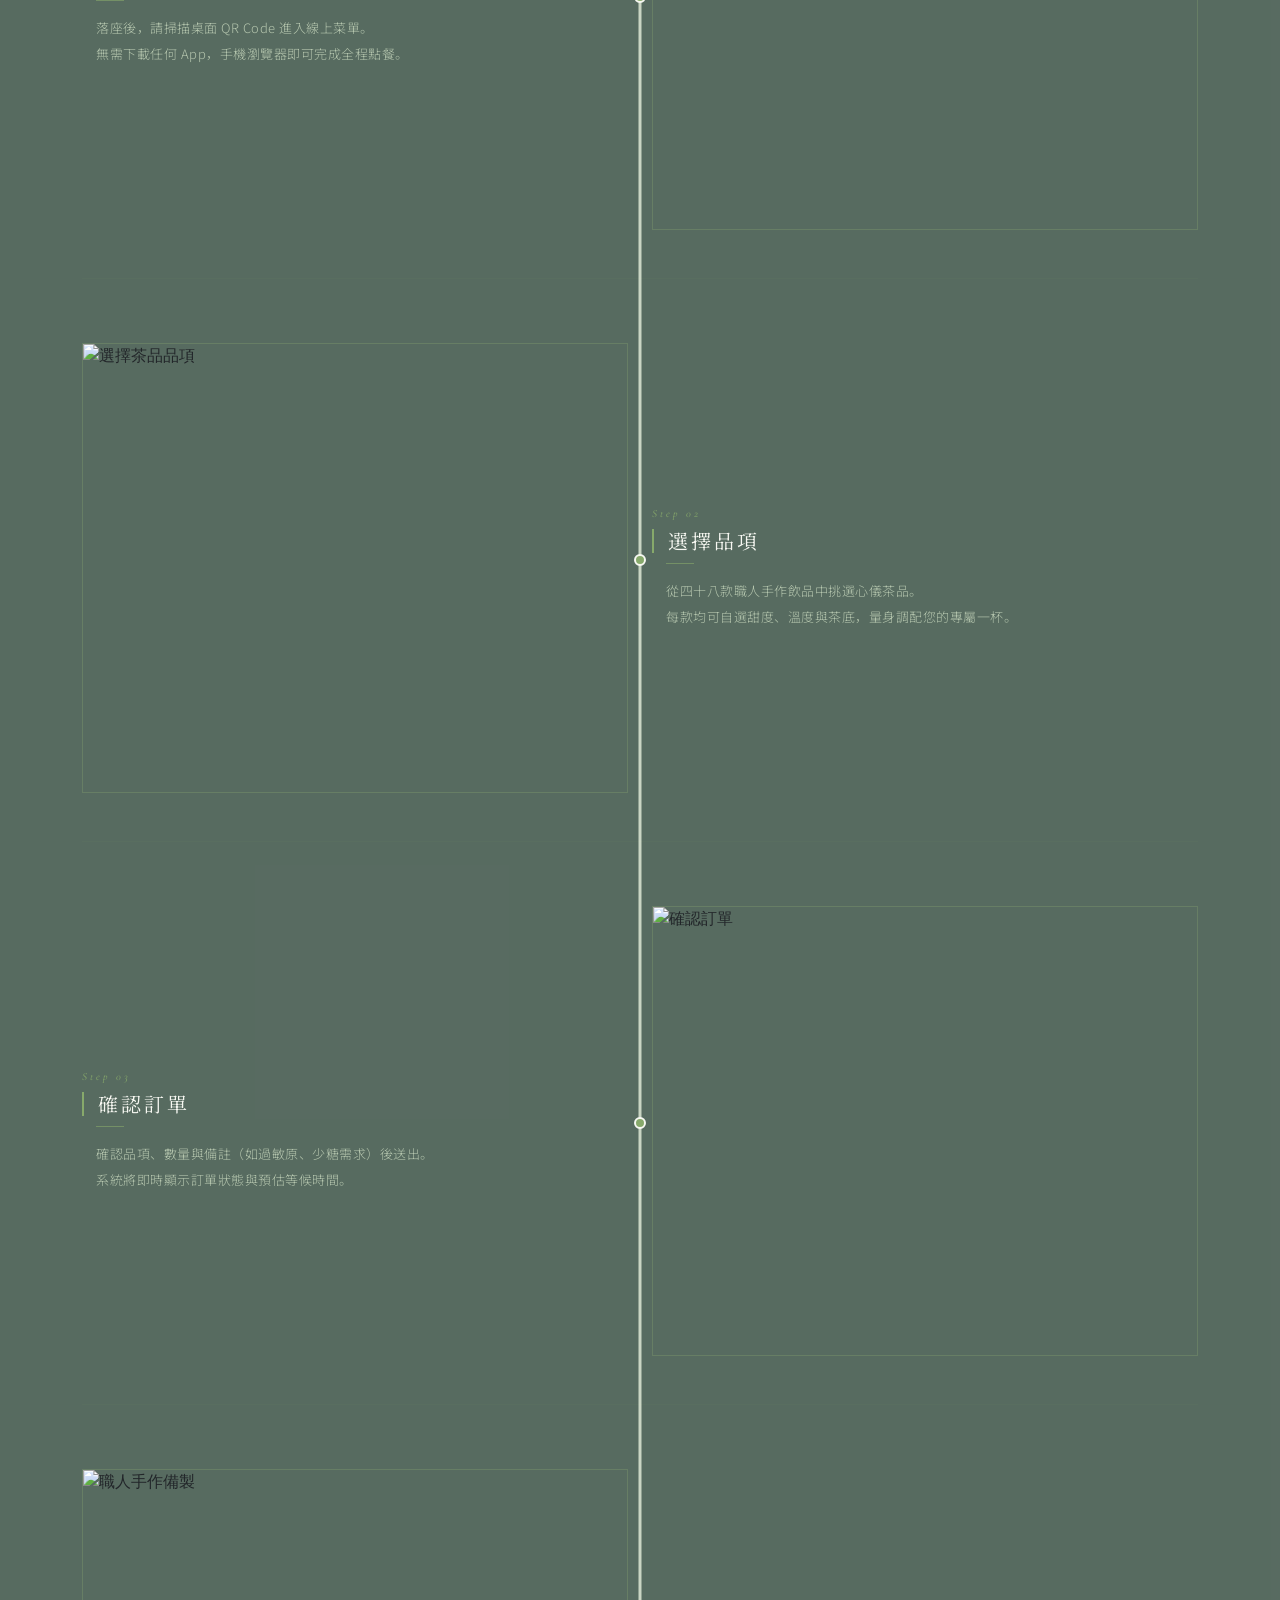
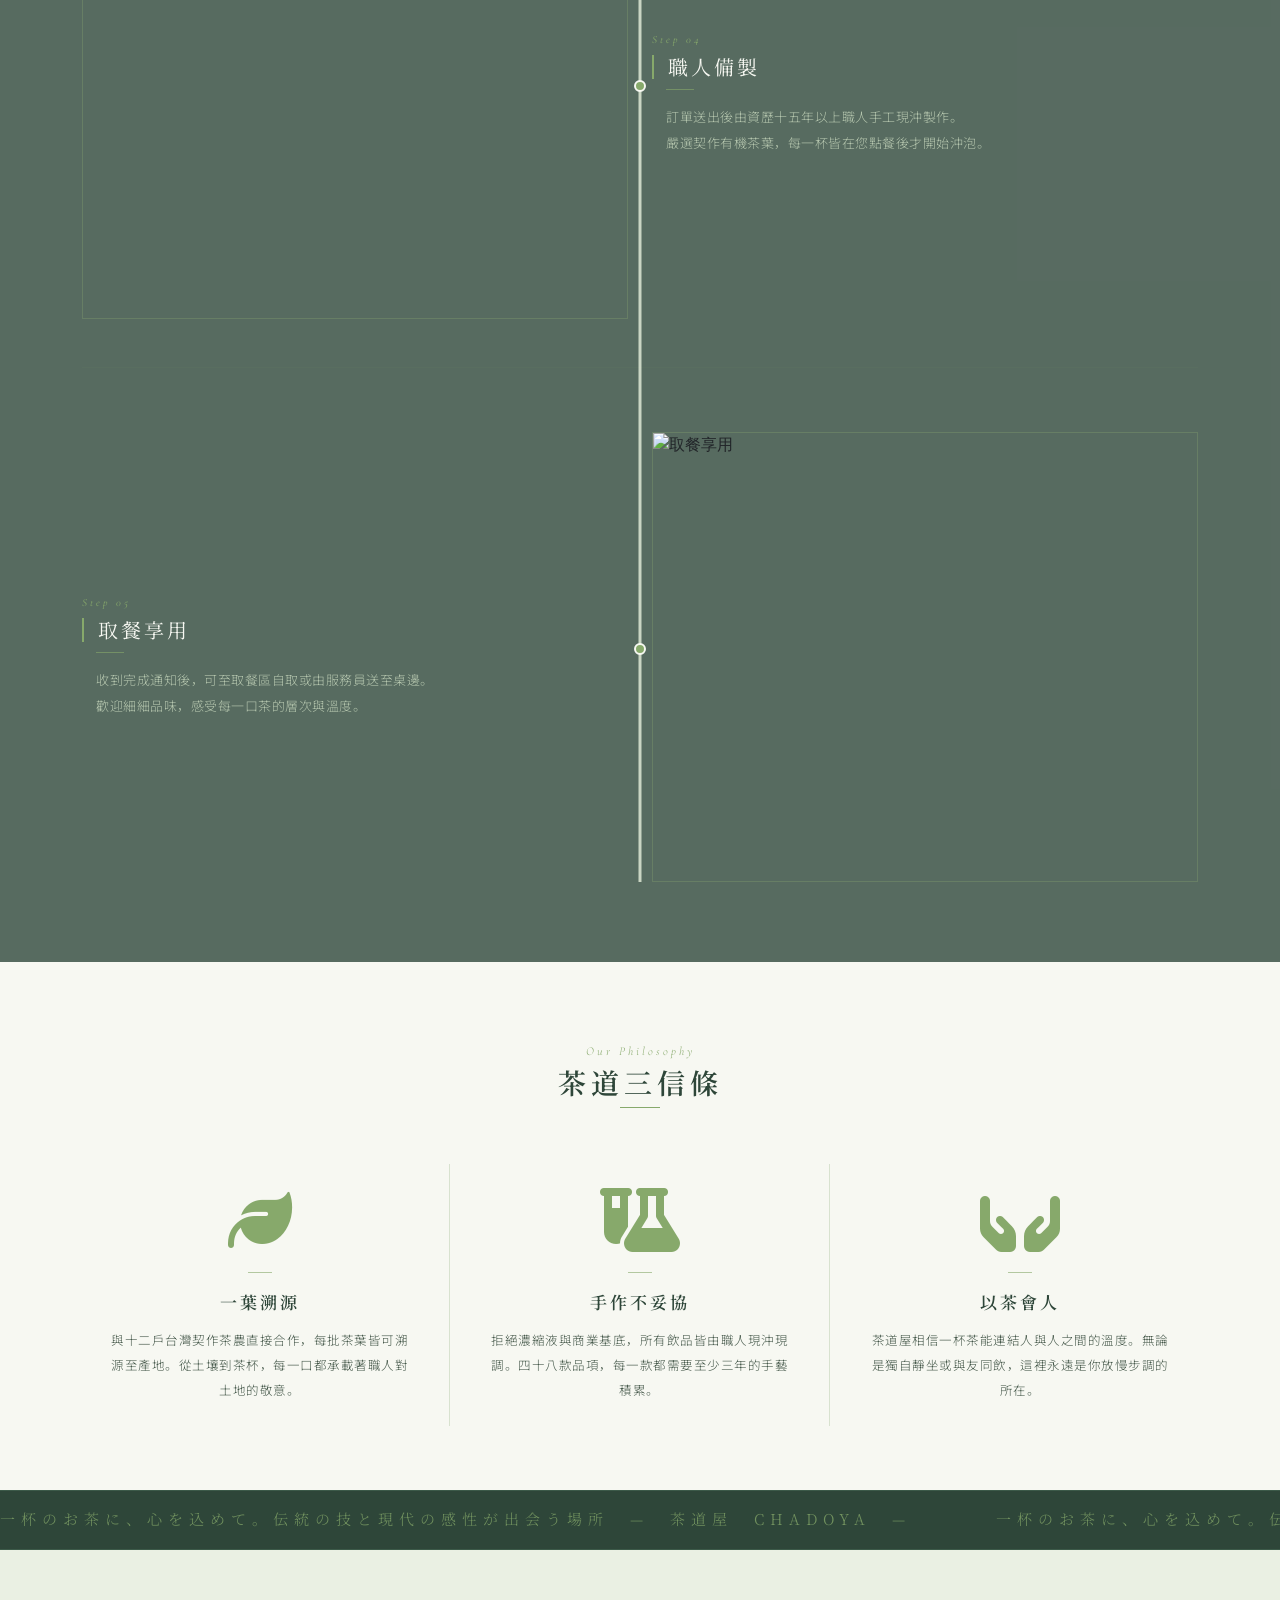
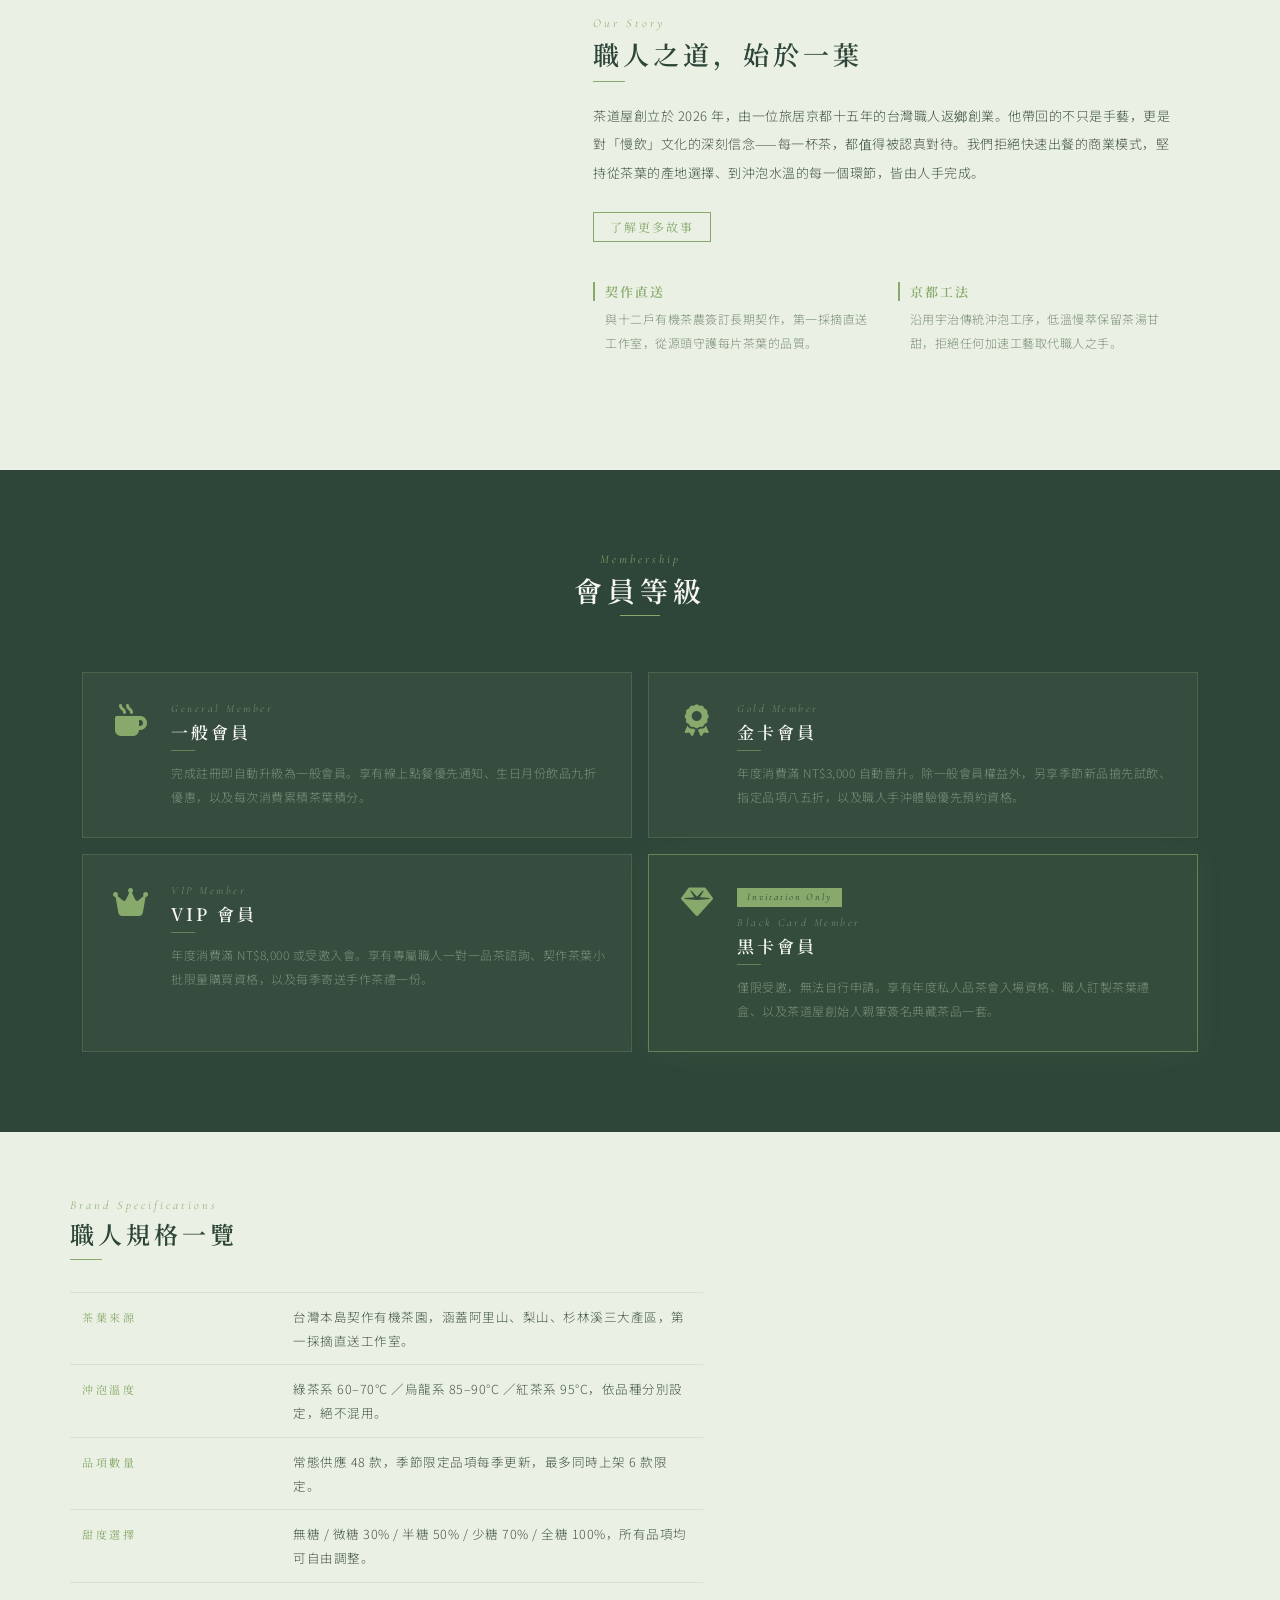
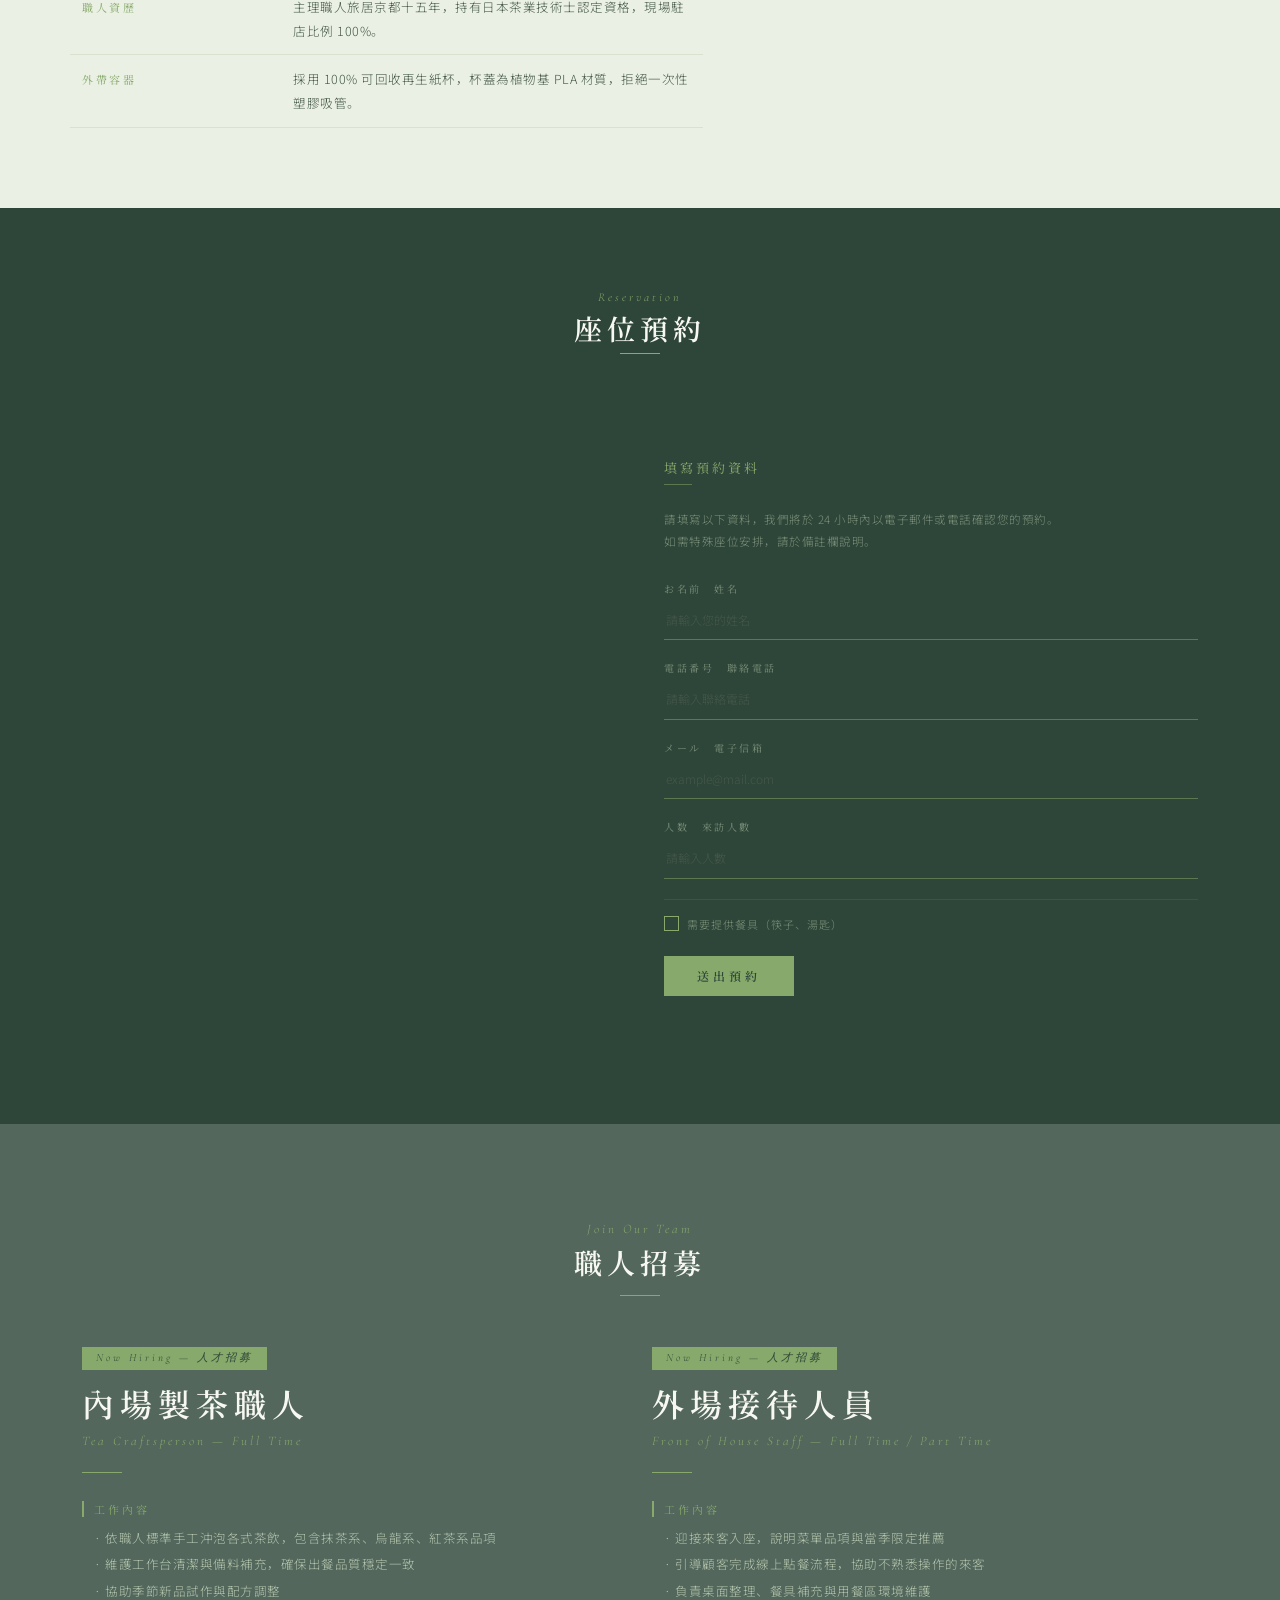
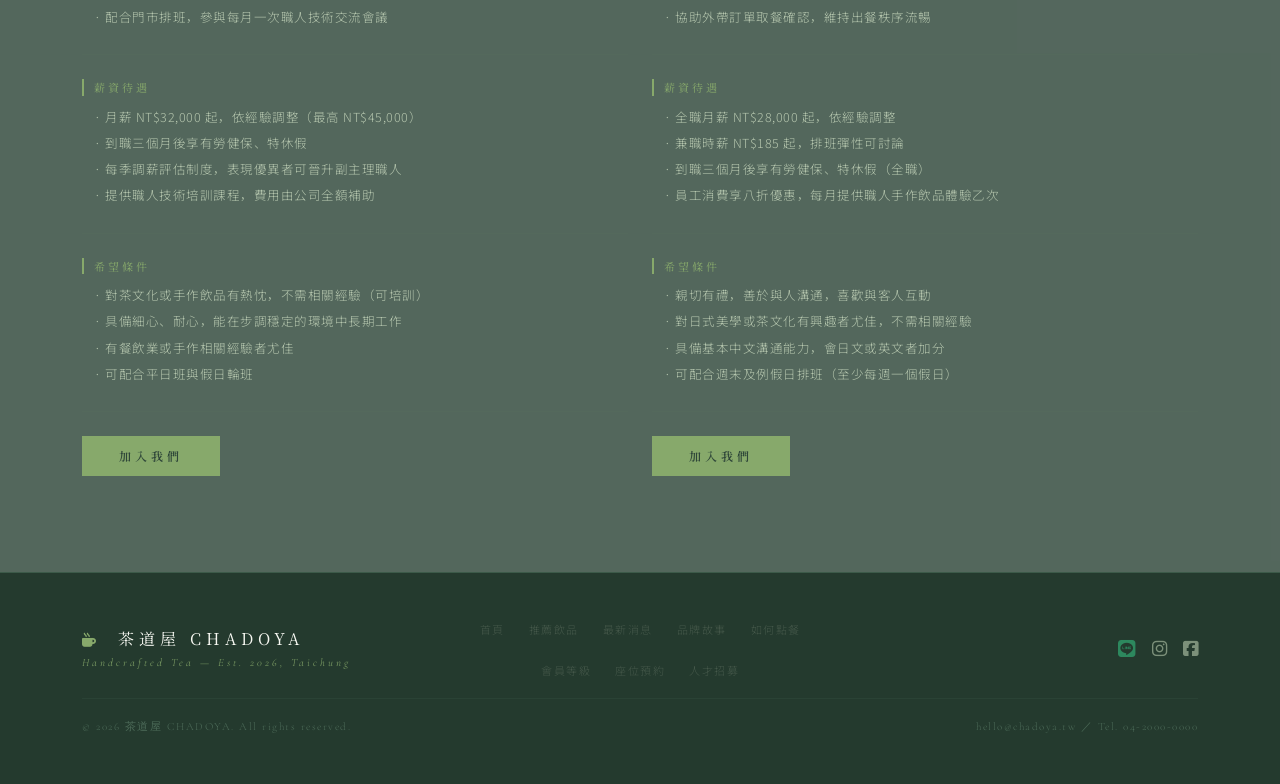
==== commit e81741ce: "hoji" ====
--- a/index.html
+++ b/index.html
@@ -306,7 +306,7 @@
                 <div class="col-6 col-md-4 col-lg-2 wow animate__fadeInUp">
                     <div class="sp-card">
                         <div class="sp-img-wrap">
-                            <img src="https://images.unsplash.com/photo-1576092768241-dec231879fc3?w=600&q=80"
+                            <img src="https://images.pexels.com/photos/32695045/pexels-photo-32695045.jpeg"
                                 alt="宇治抹茶鮮乳" class="sp-img">
                         </div>
                         <p class="sp-series">雲霧奶蓋系列</p>
@@ -317,7 +317,7 @@
                 <div class="col-6 col-md-4 col-lg-2 wow animate__fadeInUp" data-wow-delay="0.08s">
                     <div class="sp-card">
                         <div class="sp-img-wrap">
-                            <img src="https://images.unsplash.com/photo-1544787219-7f47ccb76574?w=600&q=80"
+                            <img src="https://images.pexels.com/photos/905485/pexels-photo-905485.jpeg"
                                 alt="梨山高冷烏龍" class="sp-img">
                         </div>
                         <p class="sp-series">嚴選茗茶系列</p>
@@ -328,18 +328,18 @@
                 <div class="col-6 col-md-4 col-lg-2 wow animate__fadeInUp" data-wow-delay="0.16s">
                     <div class="sp-card">
                         <div class="sp-img-wrap">
-                            <img src="https://images.unsplash.com/photo-1571934811356-5cc061b6821f?w=600&q=80"
-                                alt="抹茶拿鐵" class="sp-img">
+                            <img src="https://images.pexels.com/photos/4187716/pexels-photo-4187716.jpeg"
+                                alt="杏仁豆乳" class="sp-img">
                         </div>
                         <p class="sp-series">職人手作系列</p>
-                        <h3 class="sp-name">石臼抹茶拿鐵</h3>
+                        <h3 class="sp-name">石臼杏仁豆乳</h3>
                     </div>
                 </div>
                 <!-- 品項 04 -->
                 <div class="col-6 col-md-4 col-lg-2 wow animate__fadeInUp" data-wow-delay="0.24s">
                     <div class="sp-card">
                         <div class="sp-img-wrap">
-                            <img src="https://images.unsplash.com/photo-1594631252845-29fc4cc8cde9?w=600&q=80"
+                            <img src="https://images.pexels.com/photos/4285057/pexels-photo-4285057.jpeg"
                                 alt="日月潭紅玉" class="sp-img">
                         </div>
                         <p class="sp-series">嚴選茗茶系列</p>
@@ -350,7 +350,7 @@
                 <div class="col-6 col-md-4 col-lg-2 wow animate__fadeInUp" data-wow-delay="0.32s">
                     <div class="sp-card">
                         <div class="sp-img-wrap">
-                            <img src="https://images.unsplash.com/photo-1558618666-fcd25c85cd64?w=600&q=80"
+                            <img src="https://images.pexels.com/photos/17906684/pexels-photo-17906684.jpeg"
                                 alt="焙茶鮮奶" class="sp-img">
                         </div>
                         <p class="sp-series">牧場直送系列</p>
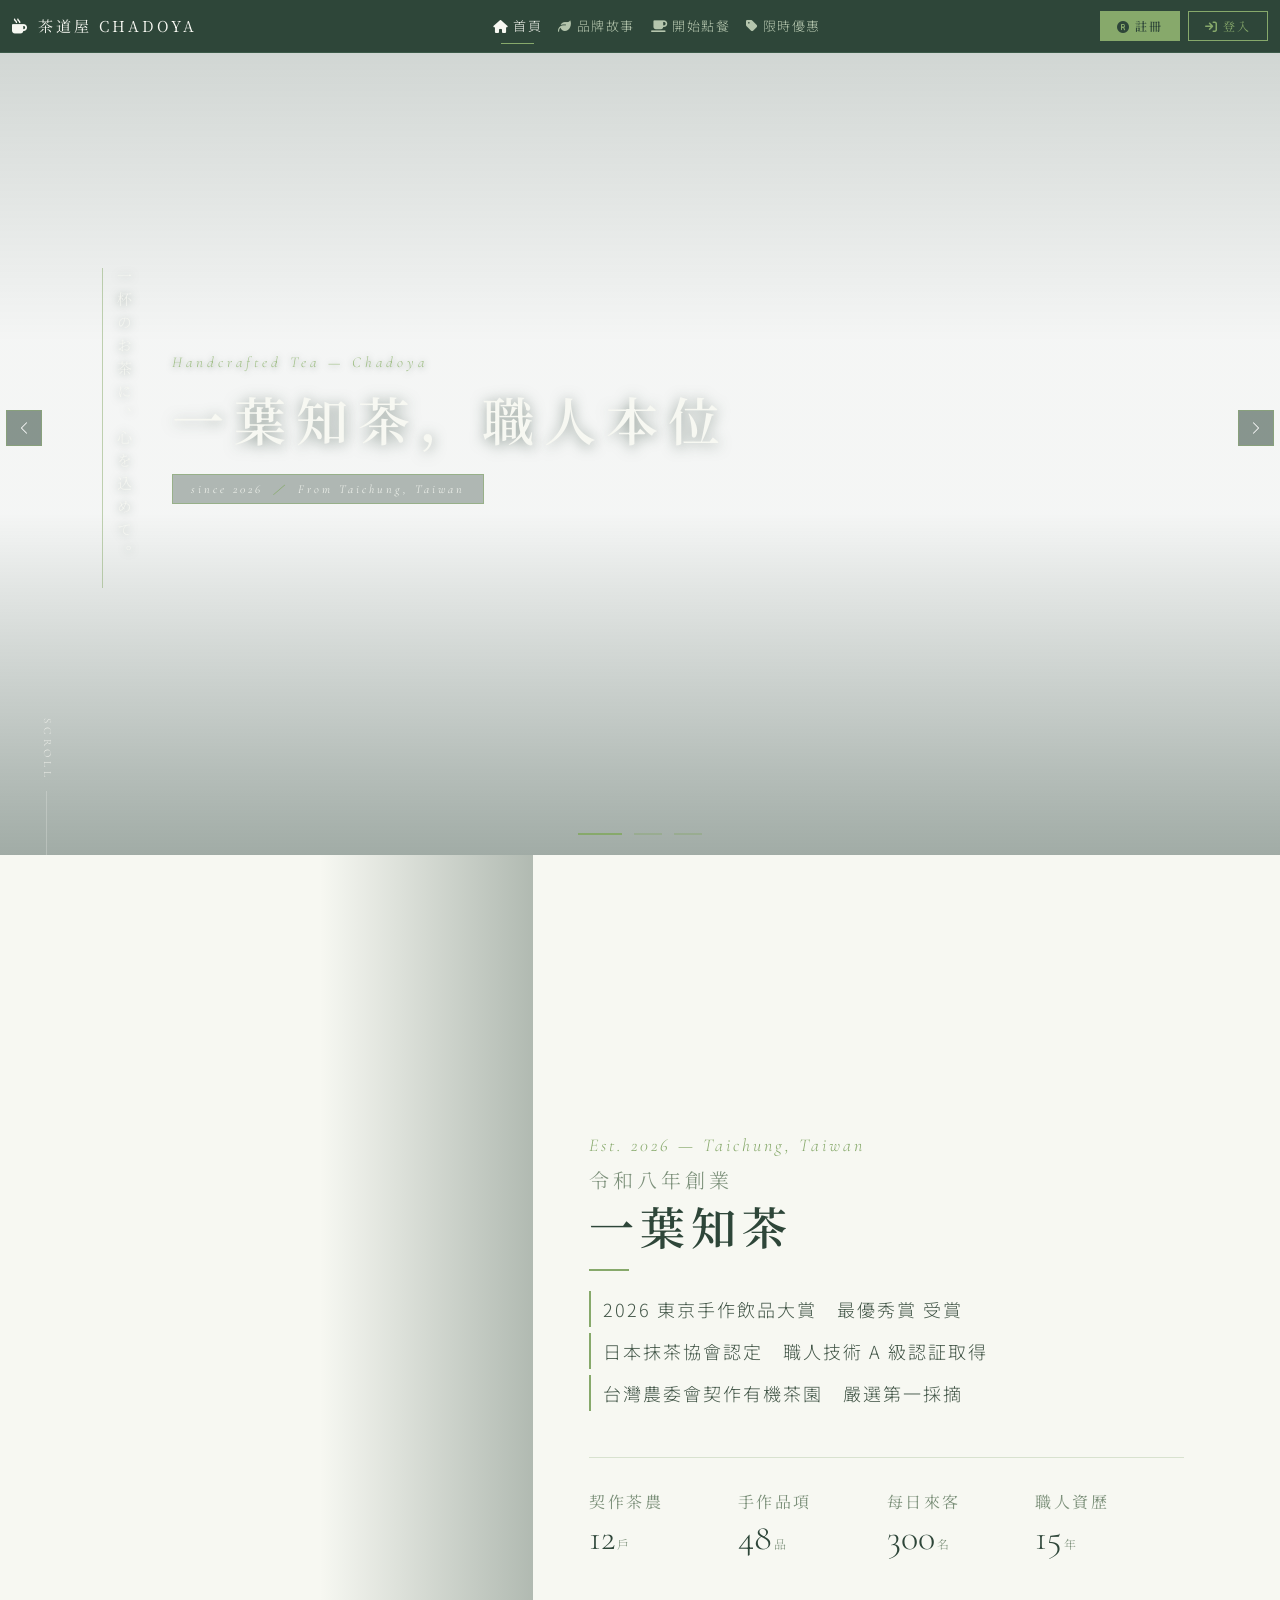
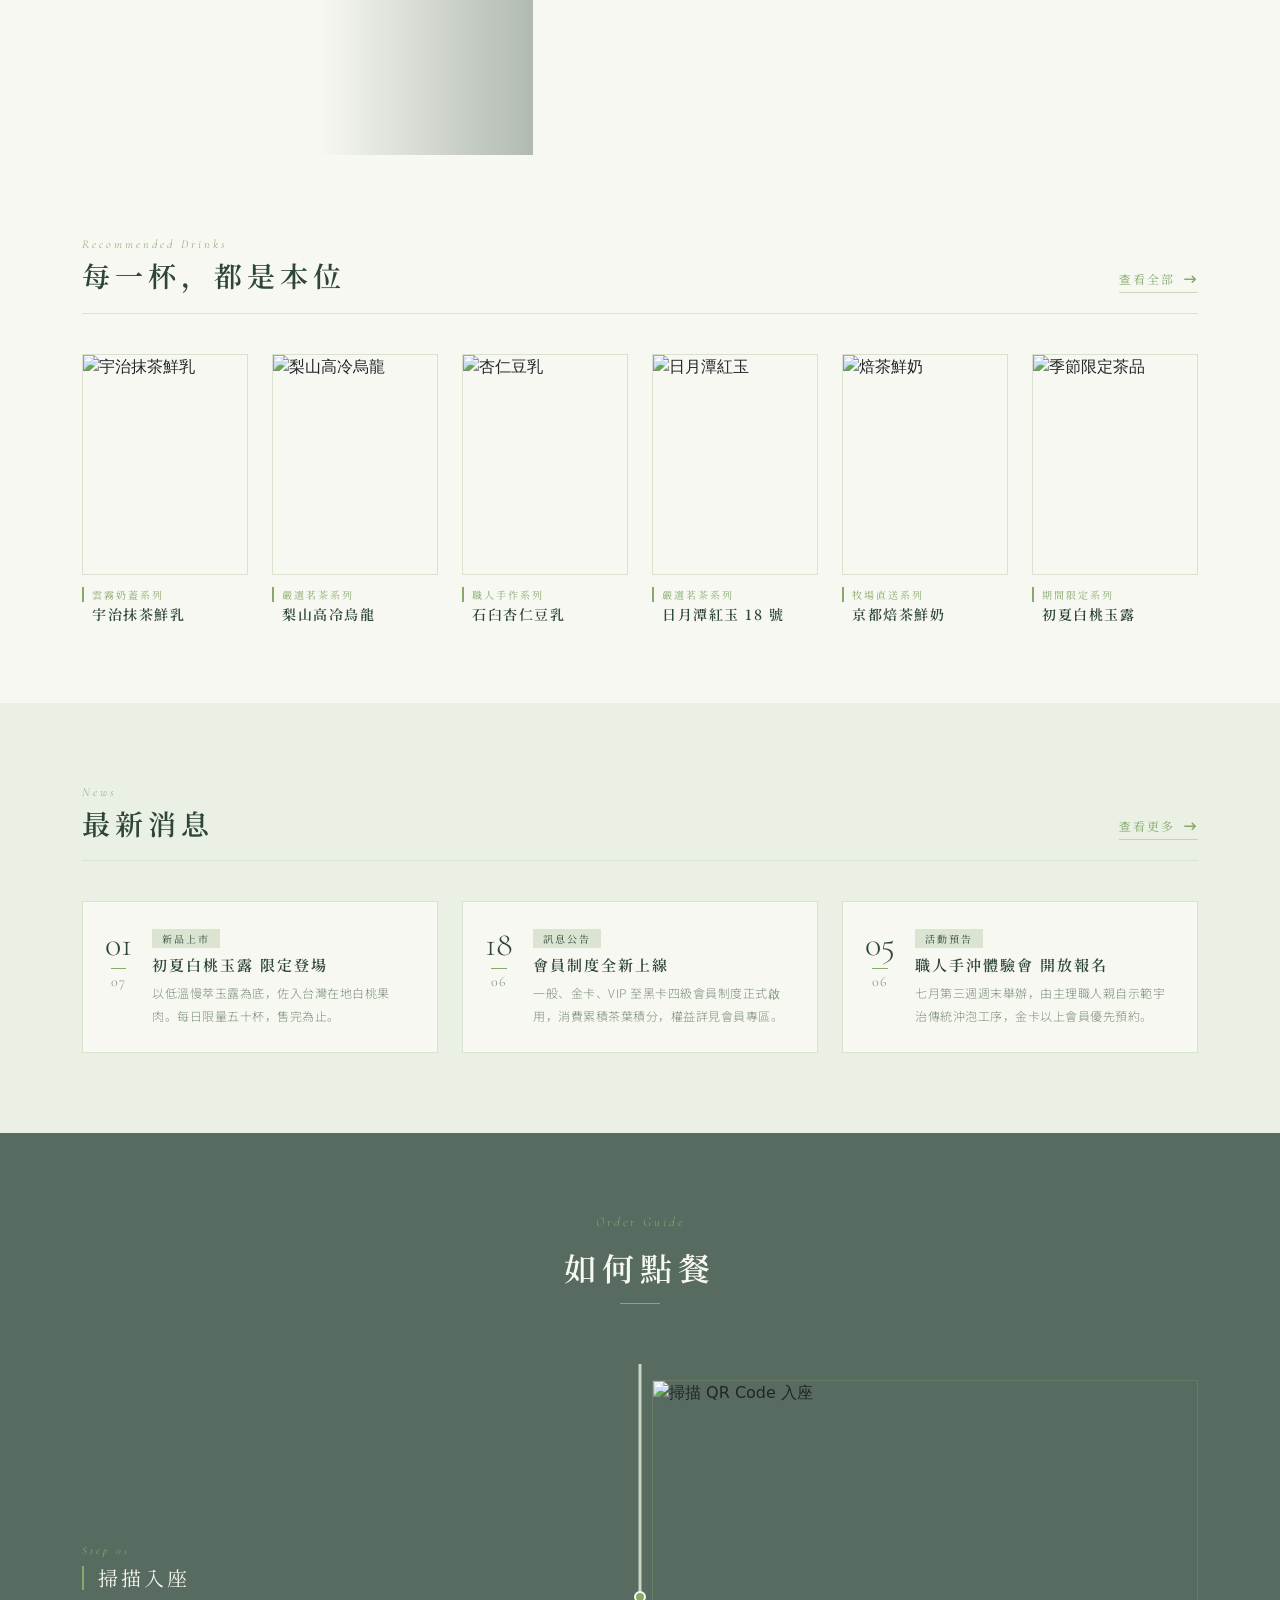
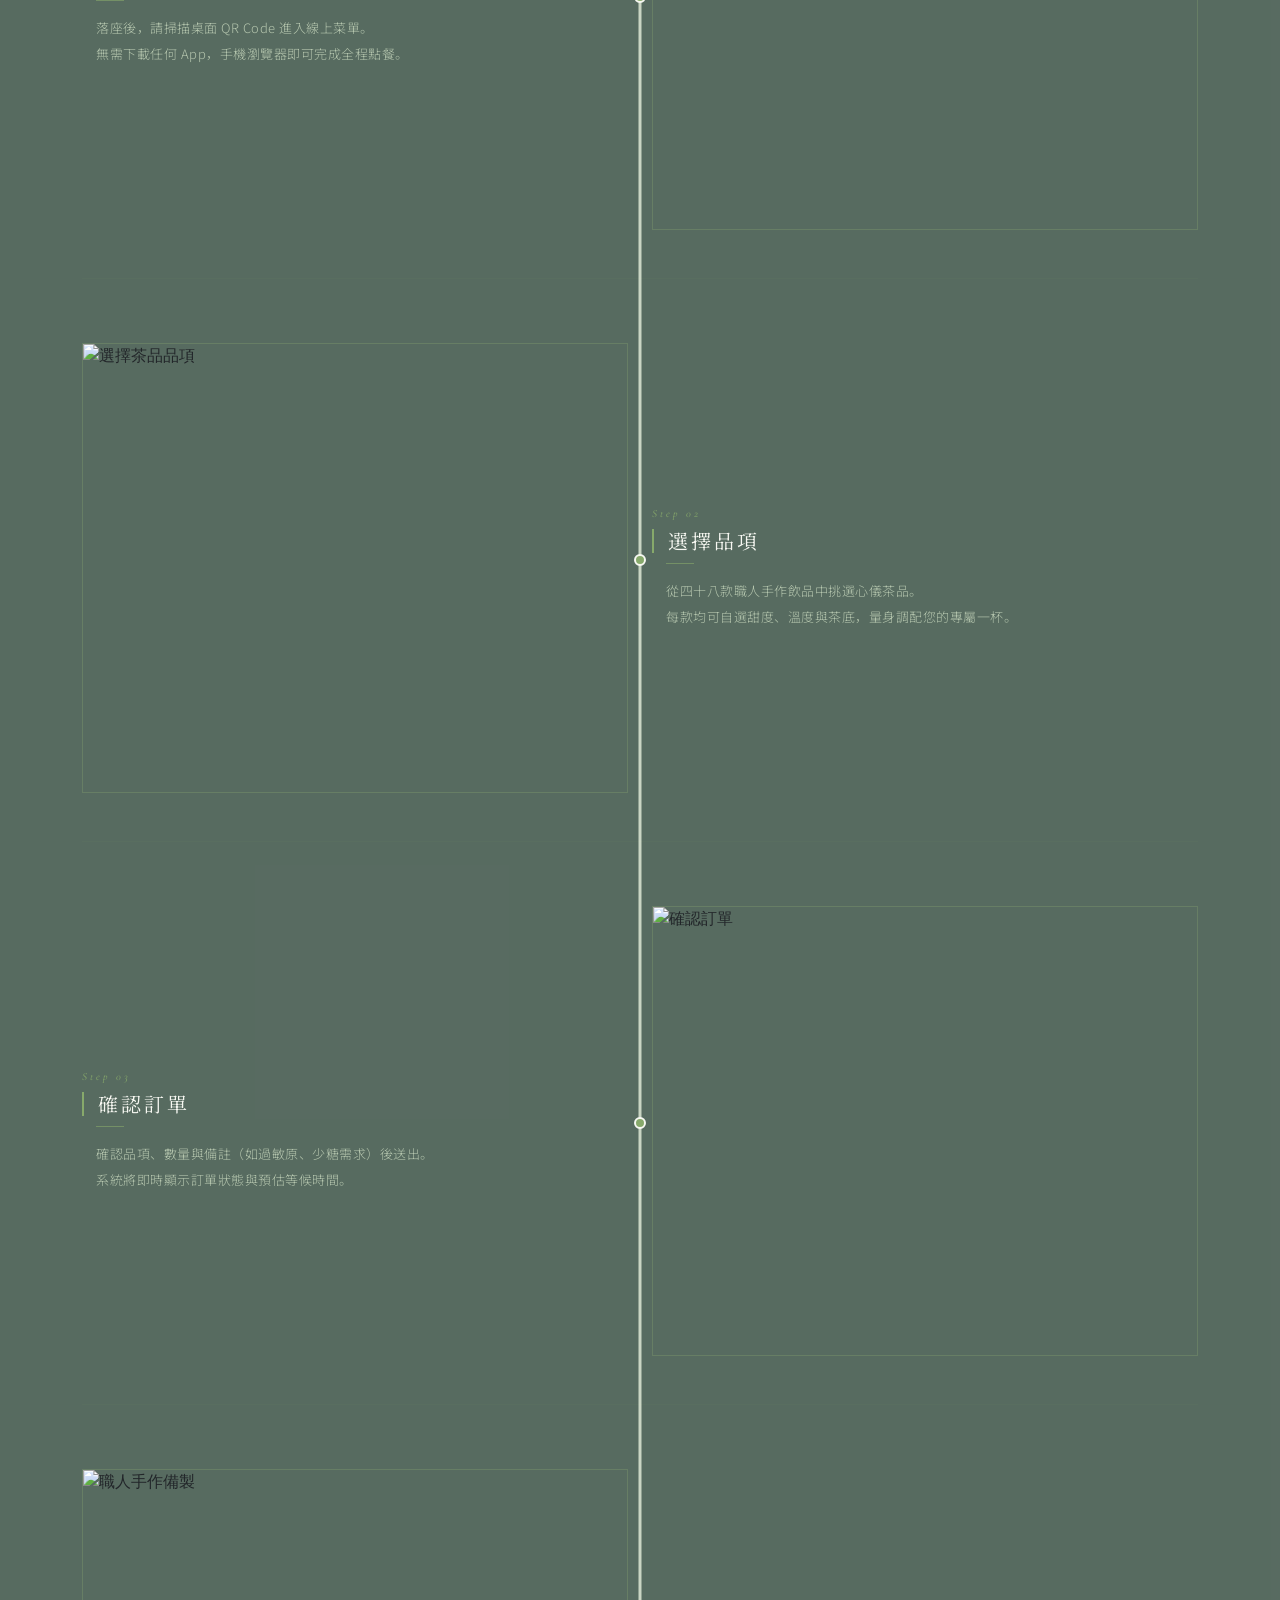
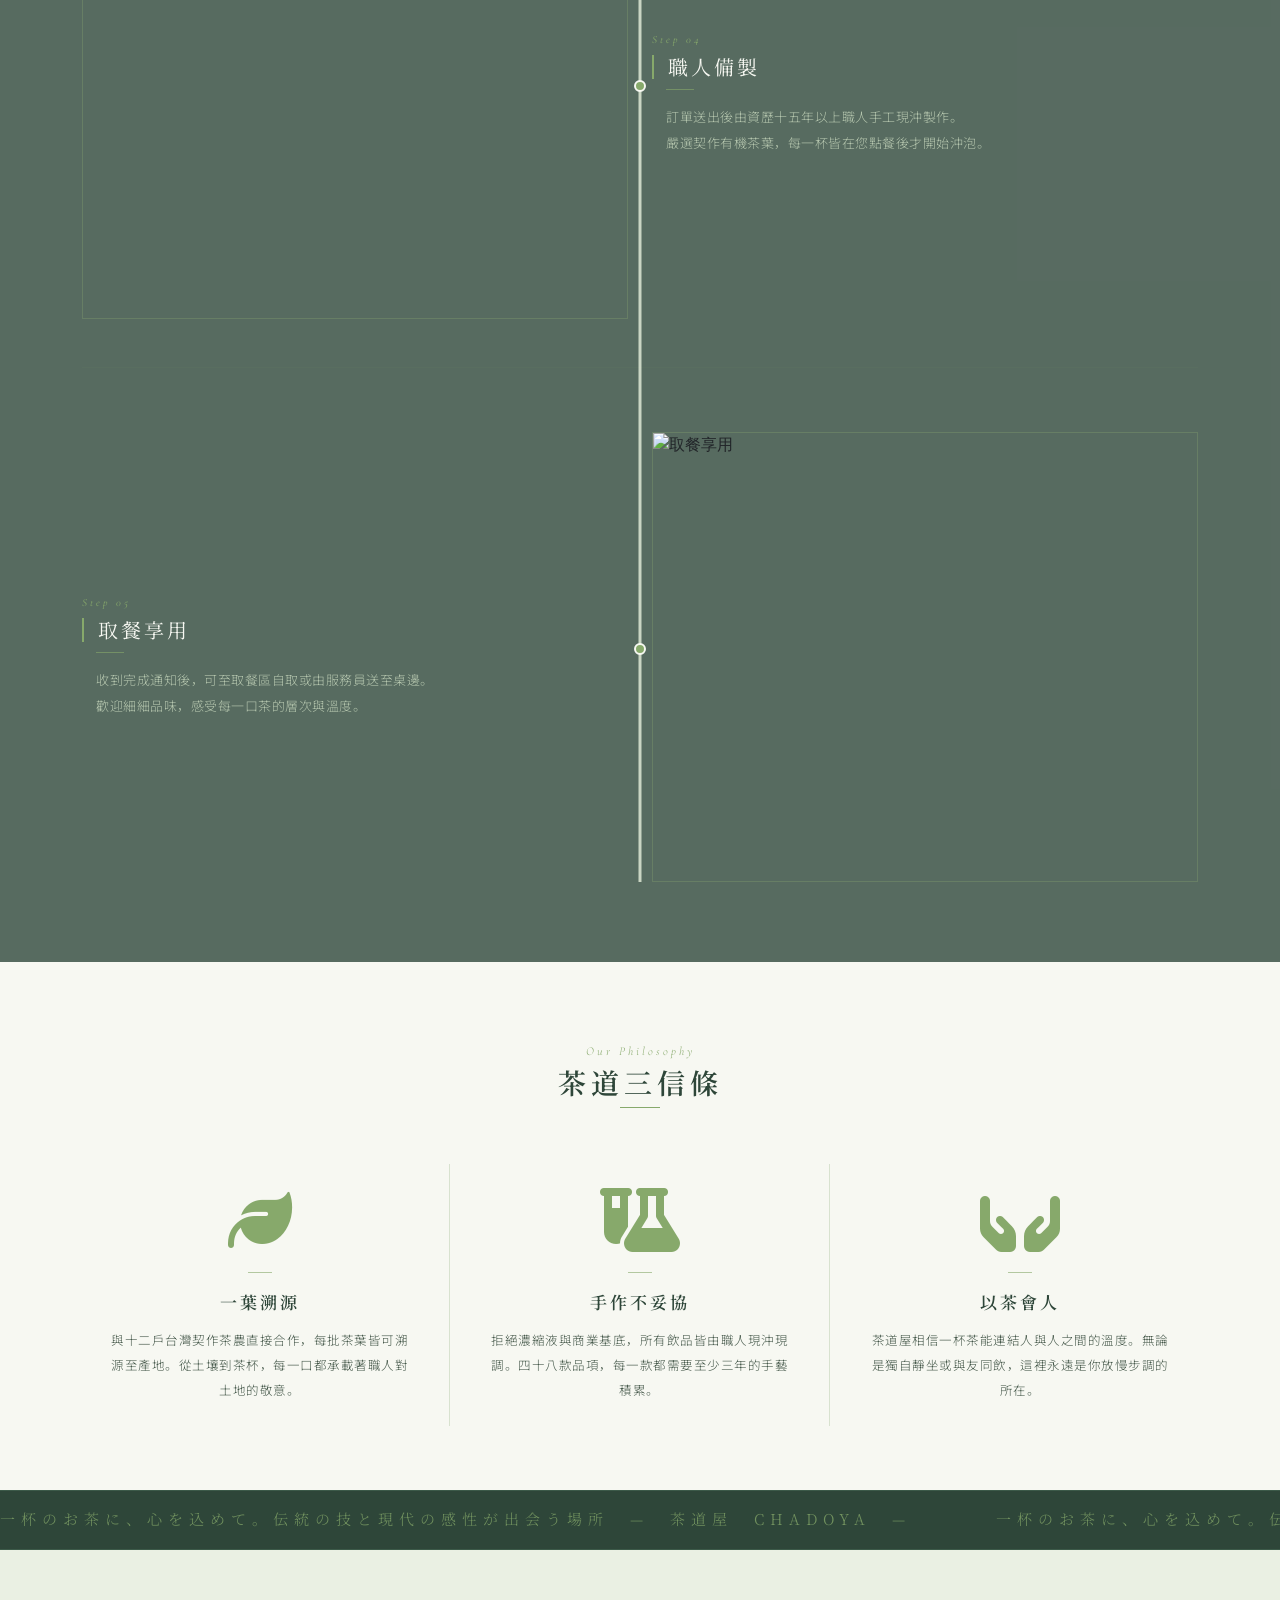
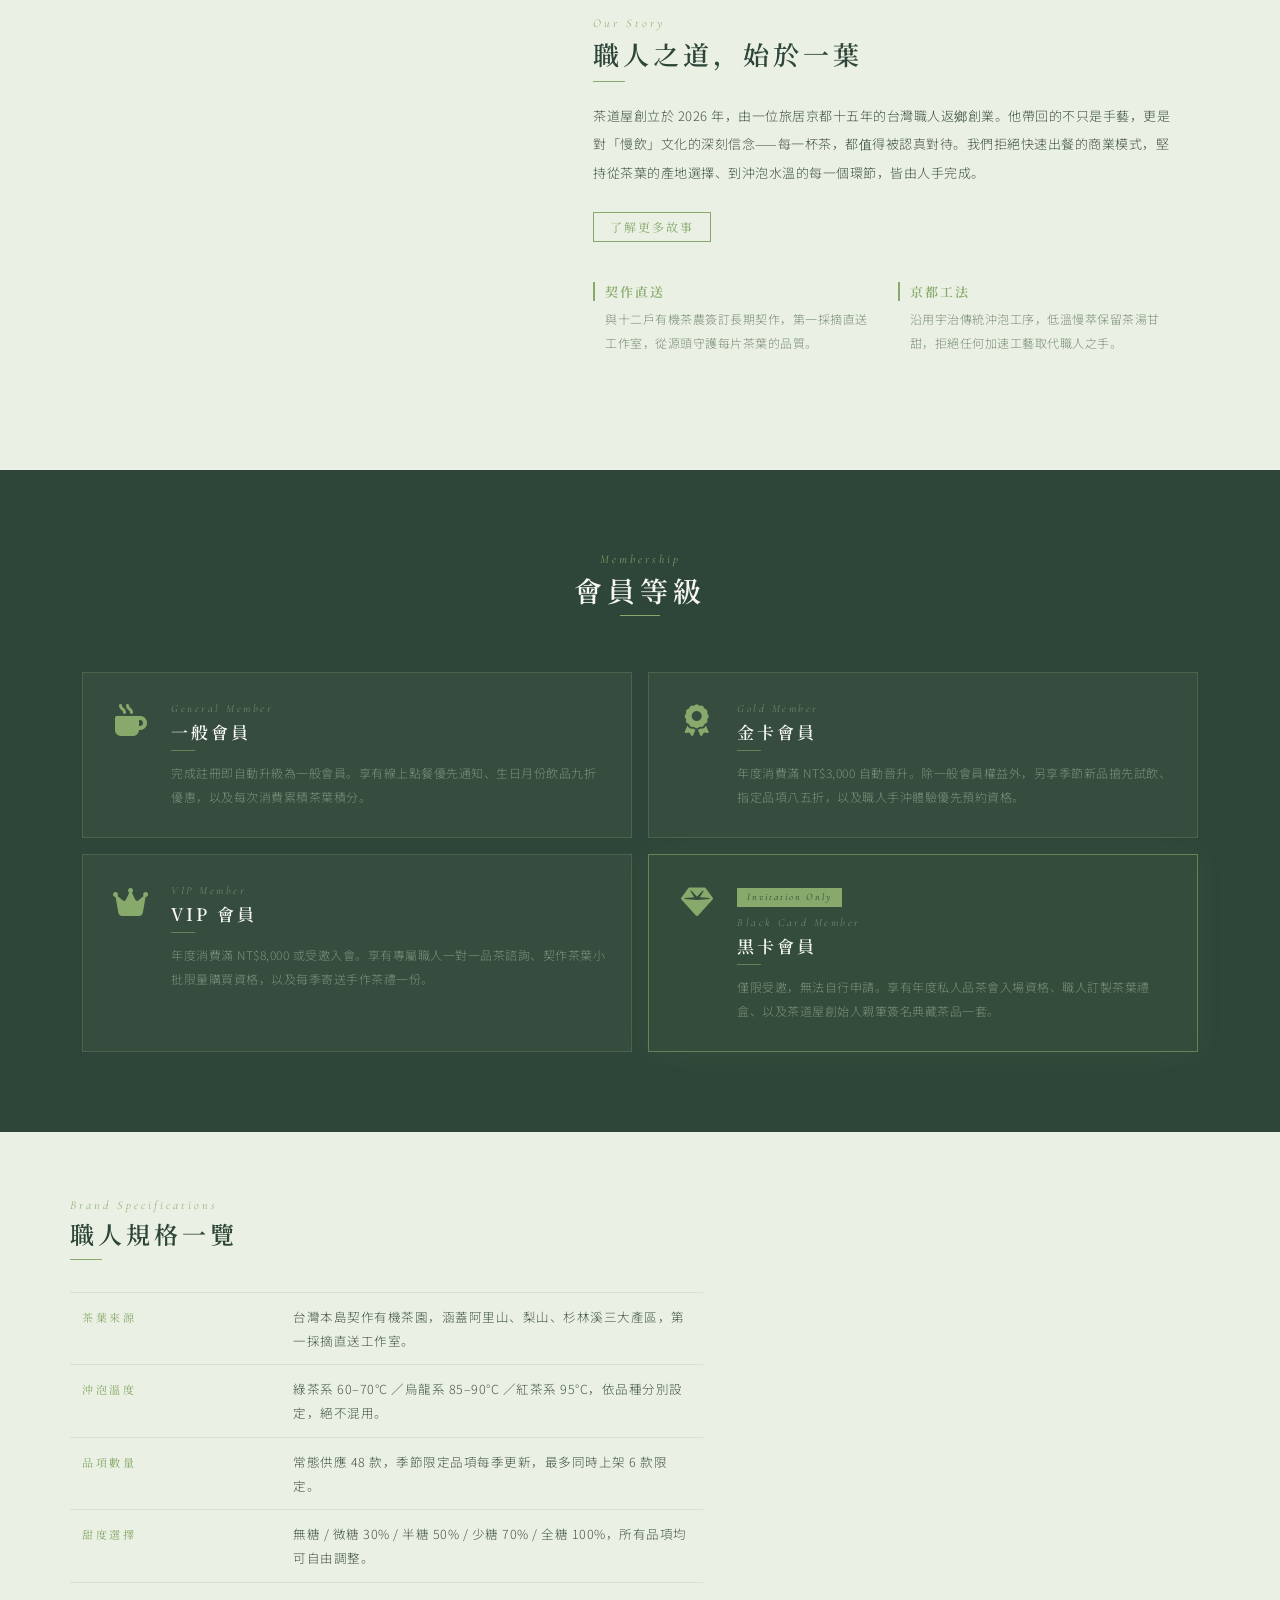
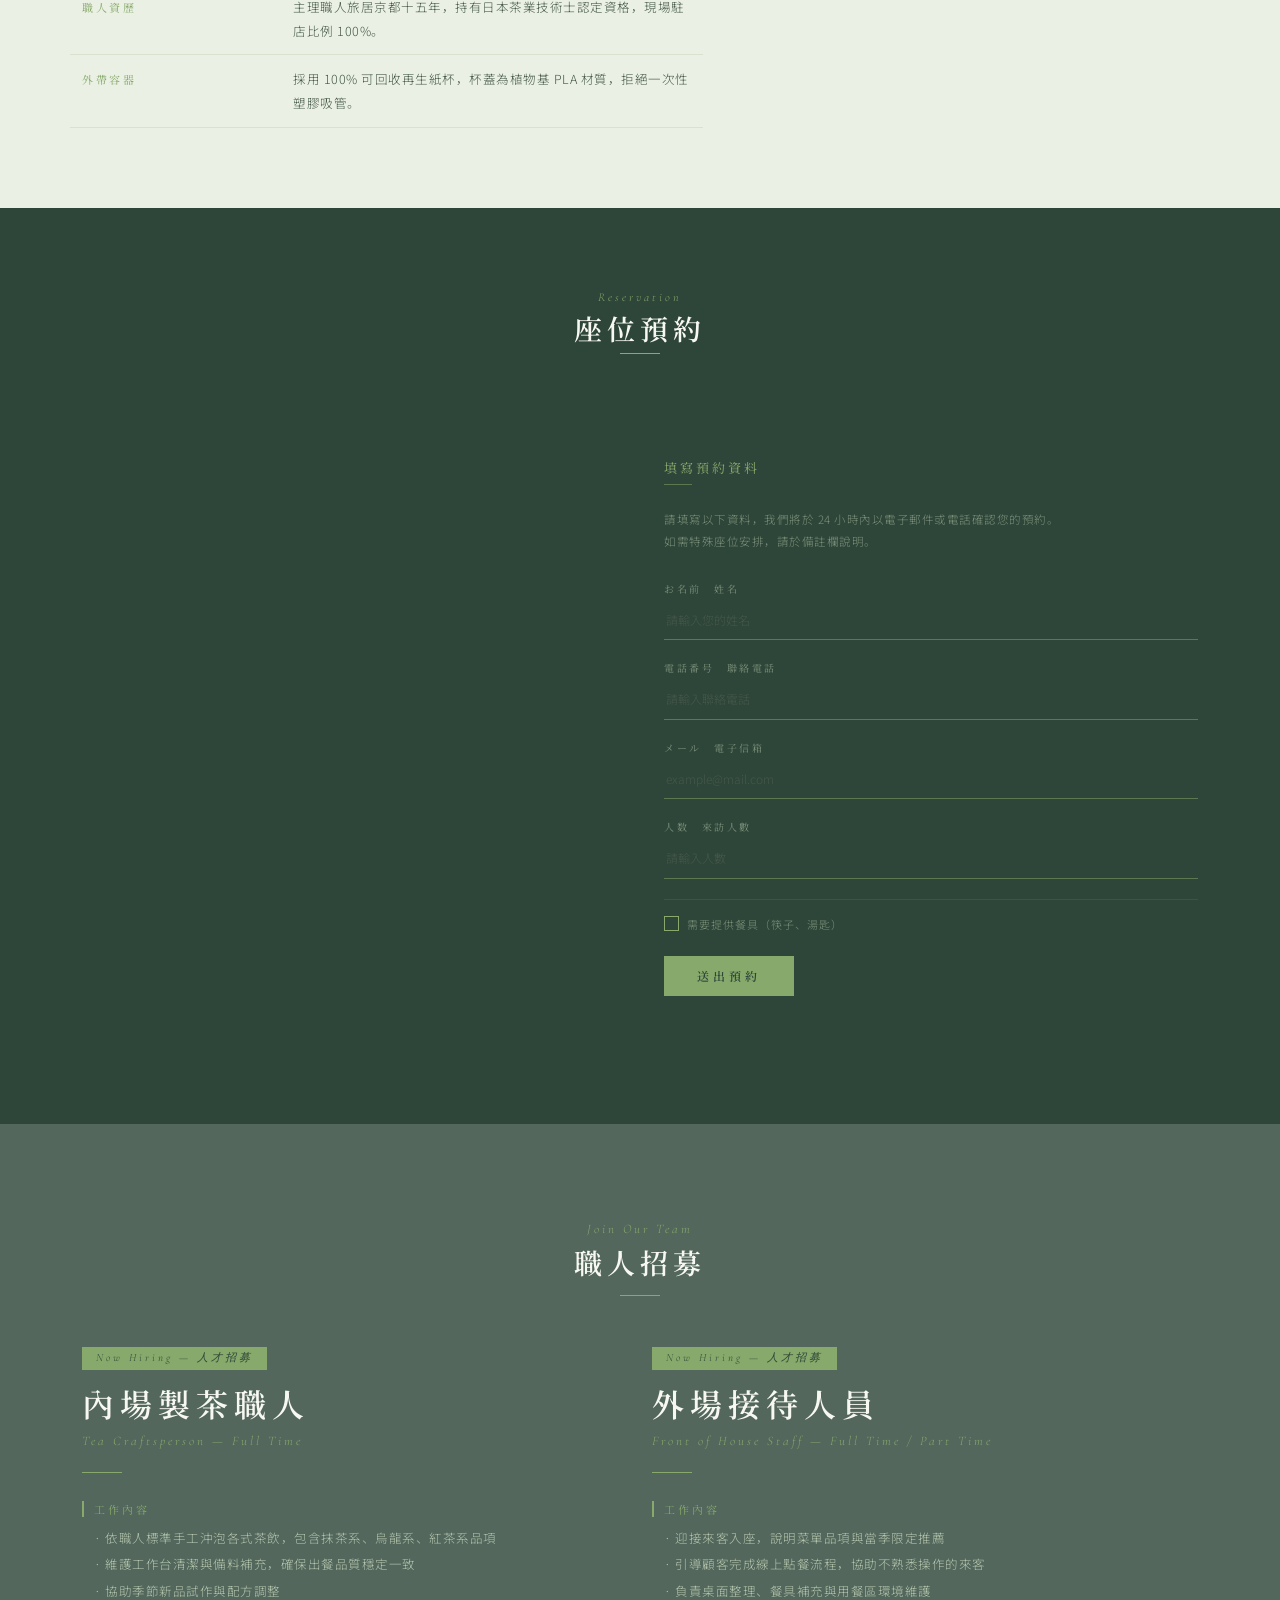
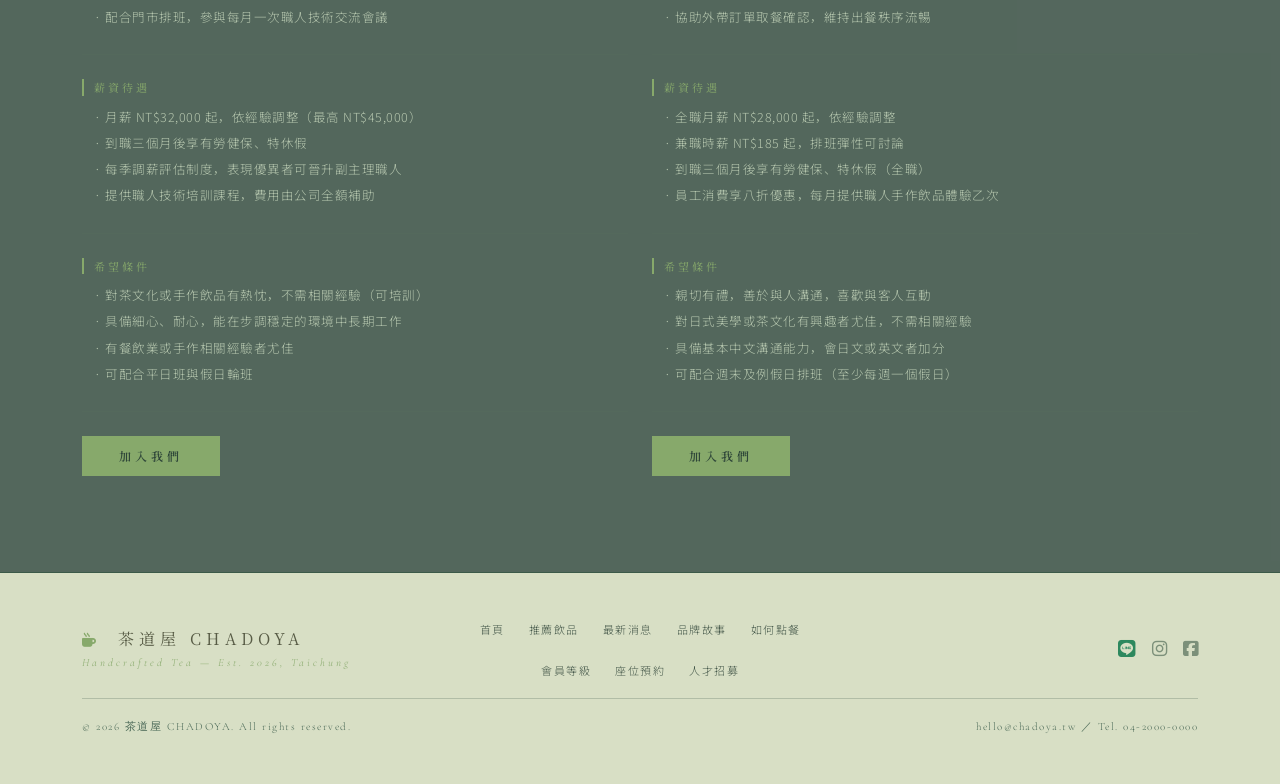
==== commit 29c888fd: "footer" ====
--- a/index.html
+++ b/index.html
@@ -944,7 +944,6 @@
     <section id="s12">
         <footer class="py-5">
             <div class="container">
-
                 <div class="row align-items-center mb-3">
                     <!-- 品牌名稱 -->
                     <div class="col-md-4 wow animate__fadeInUp">
--- a/chadoya.css
+++ b/chadoya.css
@@ -406,7 +406,7 @@
 
 /* ── Footer ── */
 #rigisterModal .modal-footer {
-    background: #2e4639;
+    background: #586860;
     border-top: 1px solid #3c5a49;
     padding: 0.85rem 1.5rem;
     gap: 8px;
@@ -1436,7 +1436,7 @@
 
 /* ── s12 footer ── */
 #s12 {
-    background: #243a2e;
+    background: #d8dfc5;
     border-top: 1px solid #3c5a49;
 }
 
@@ -1444,7 +1444,7 @@
     font-family: 'Noto Serif JP', serif;
     font-size: 16px;
     font-weight: 400;
-    color: #f7f8f2;
+    color: #585c46;
     letter-spacing: 5px;
 }
 
